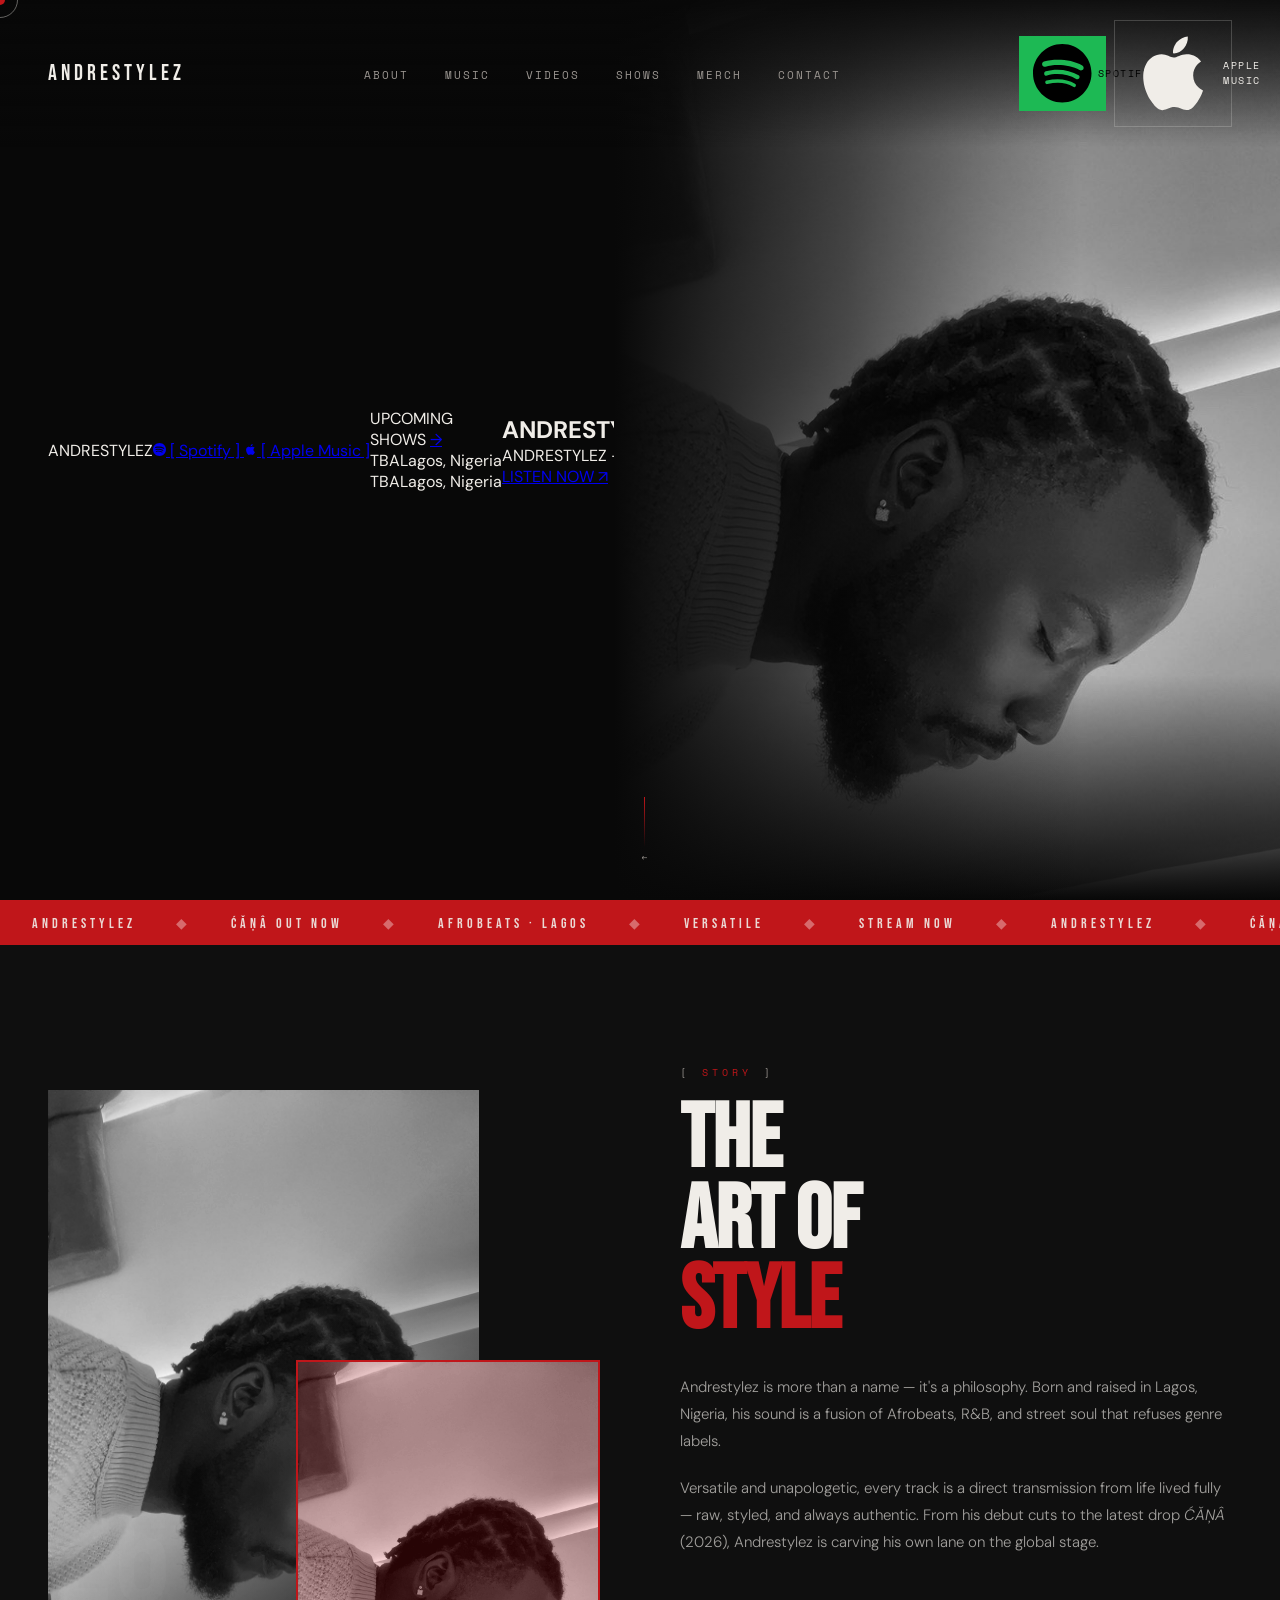
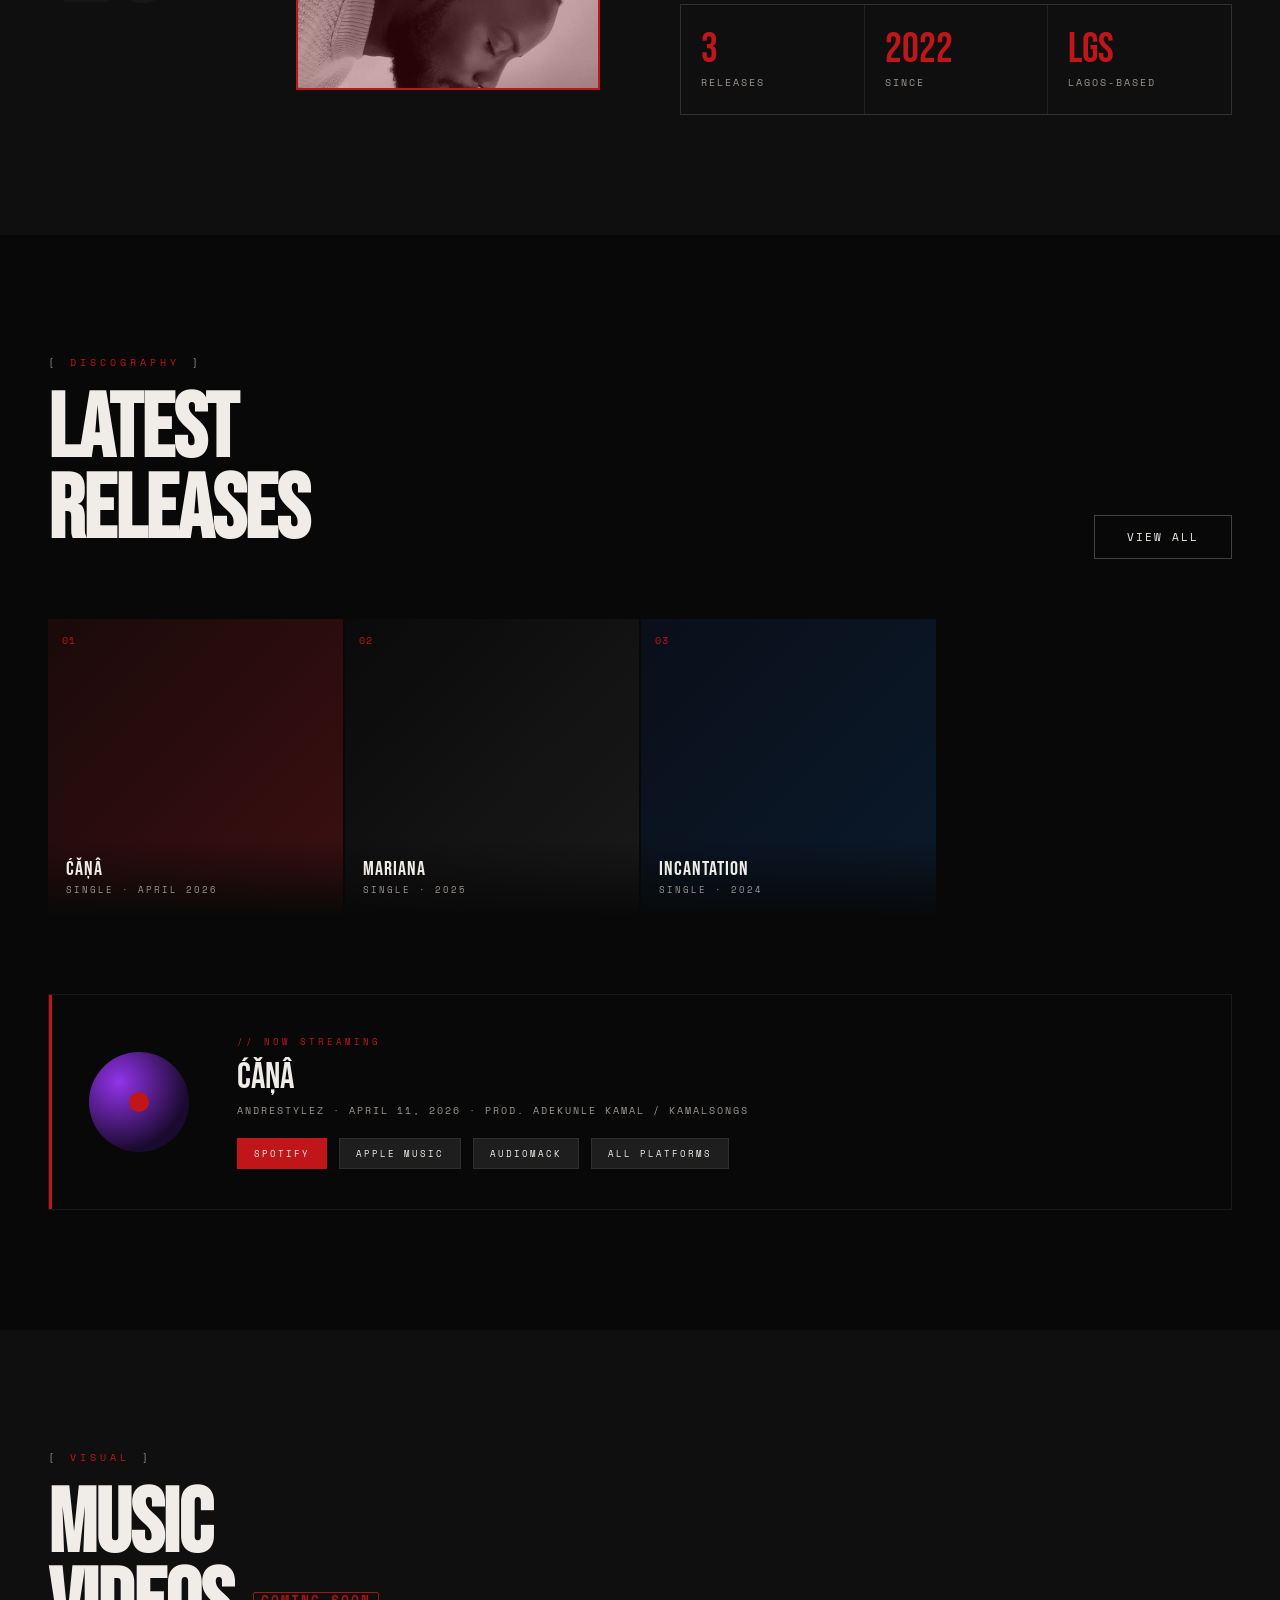
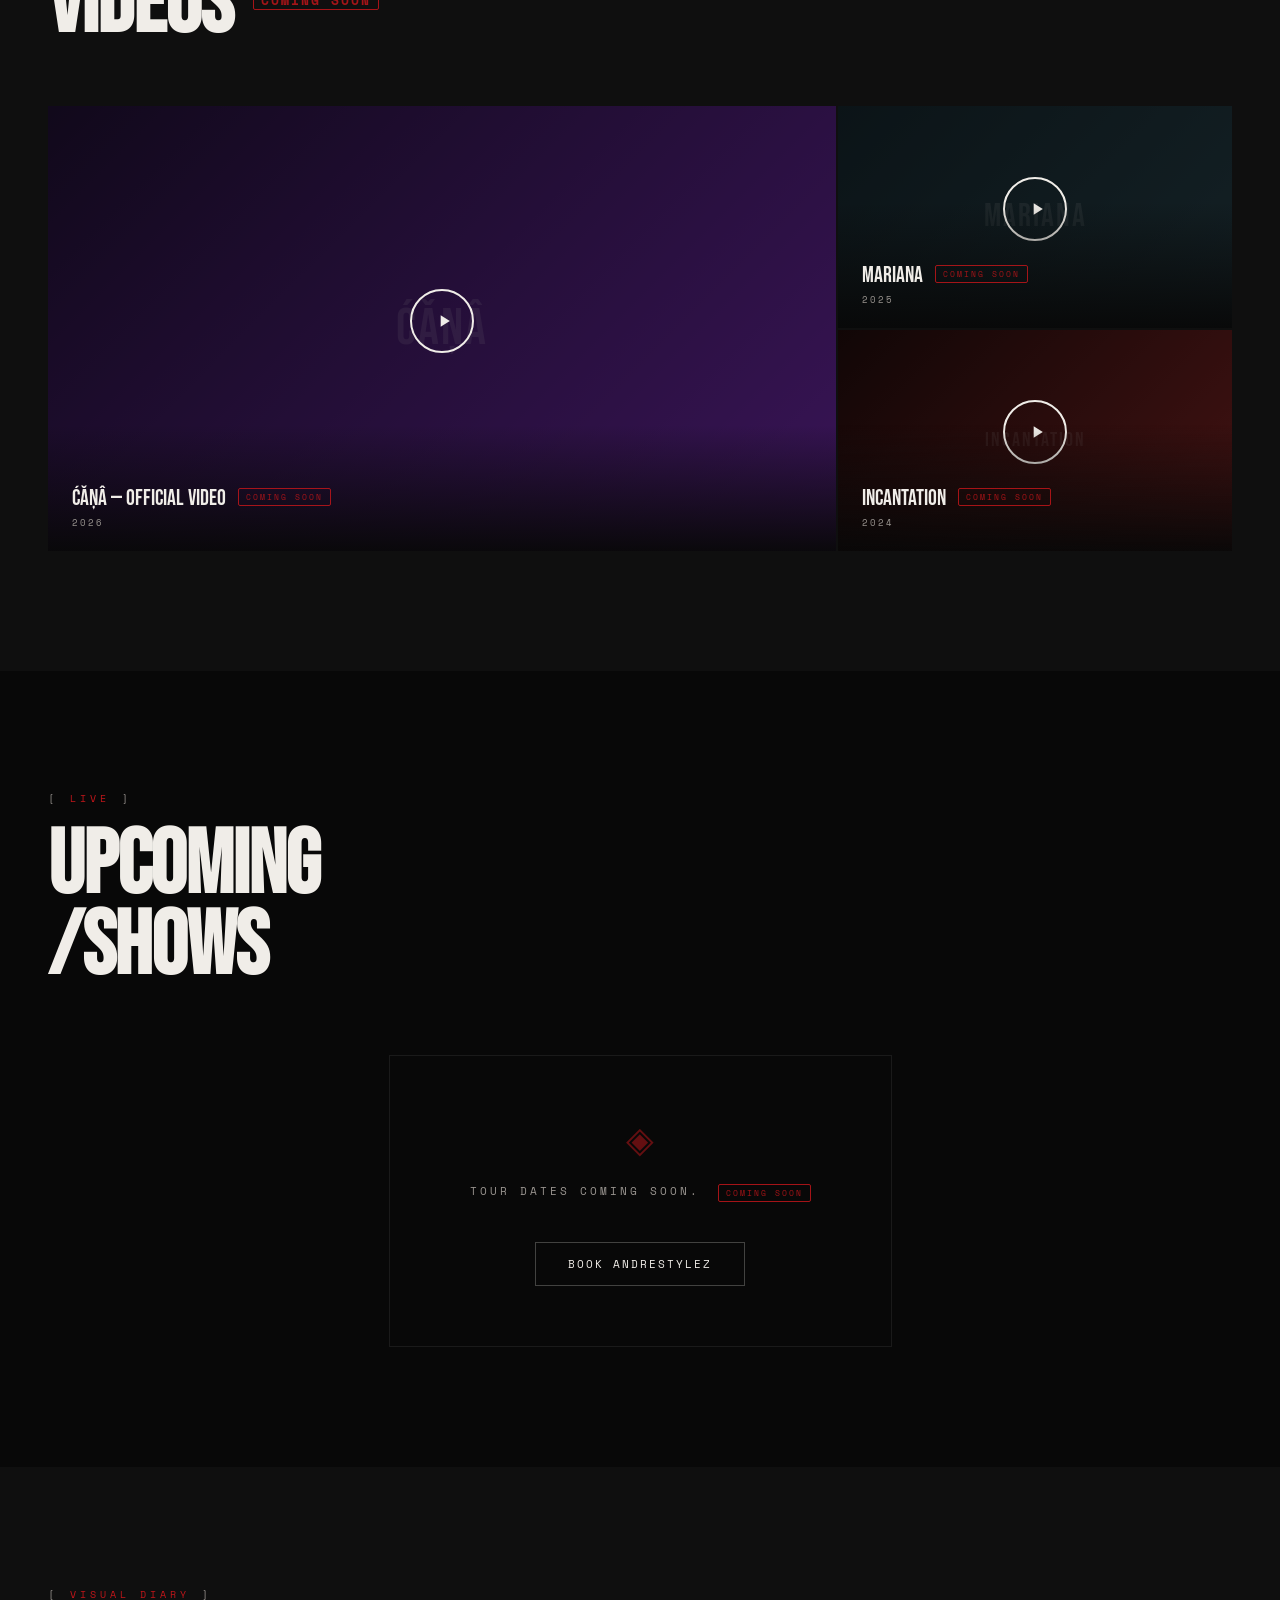
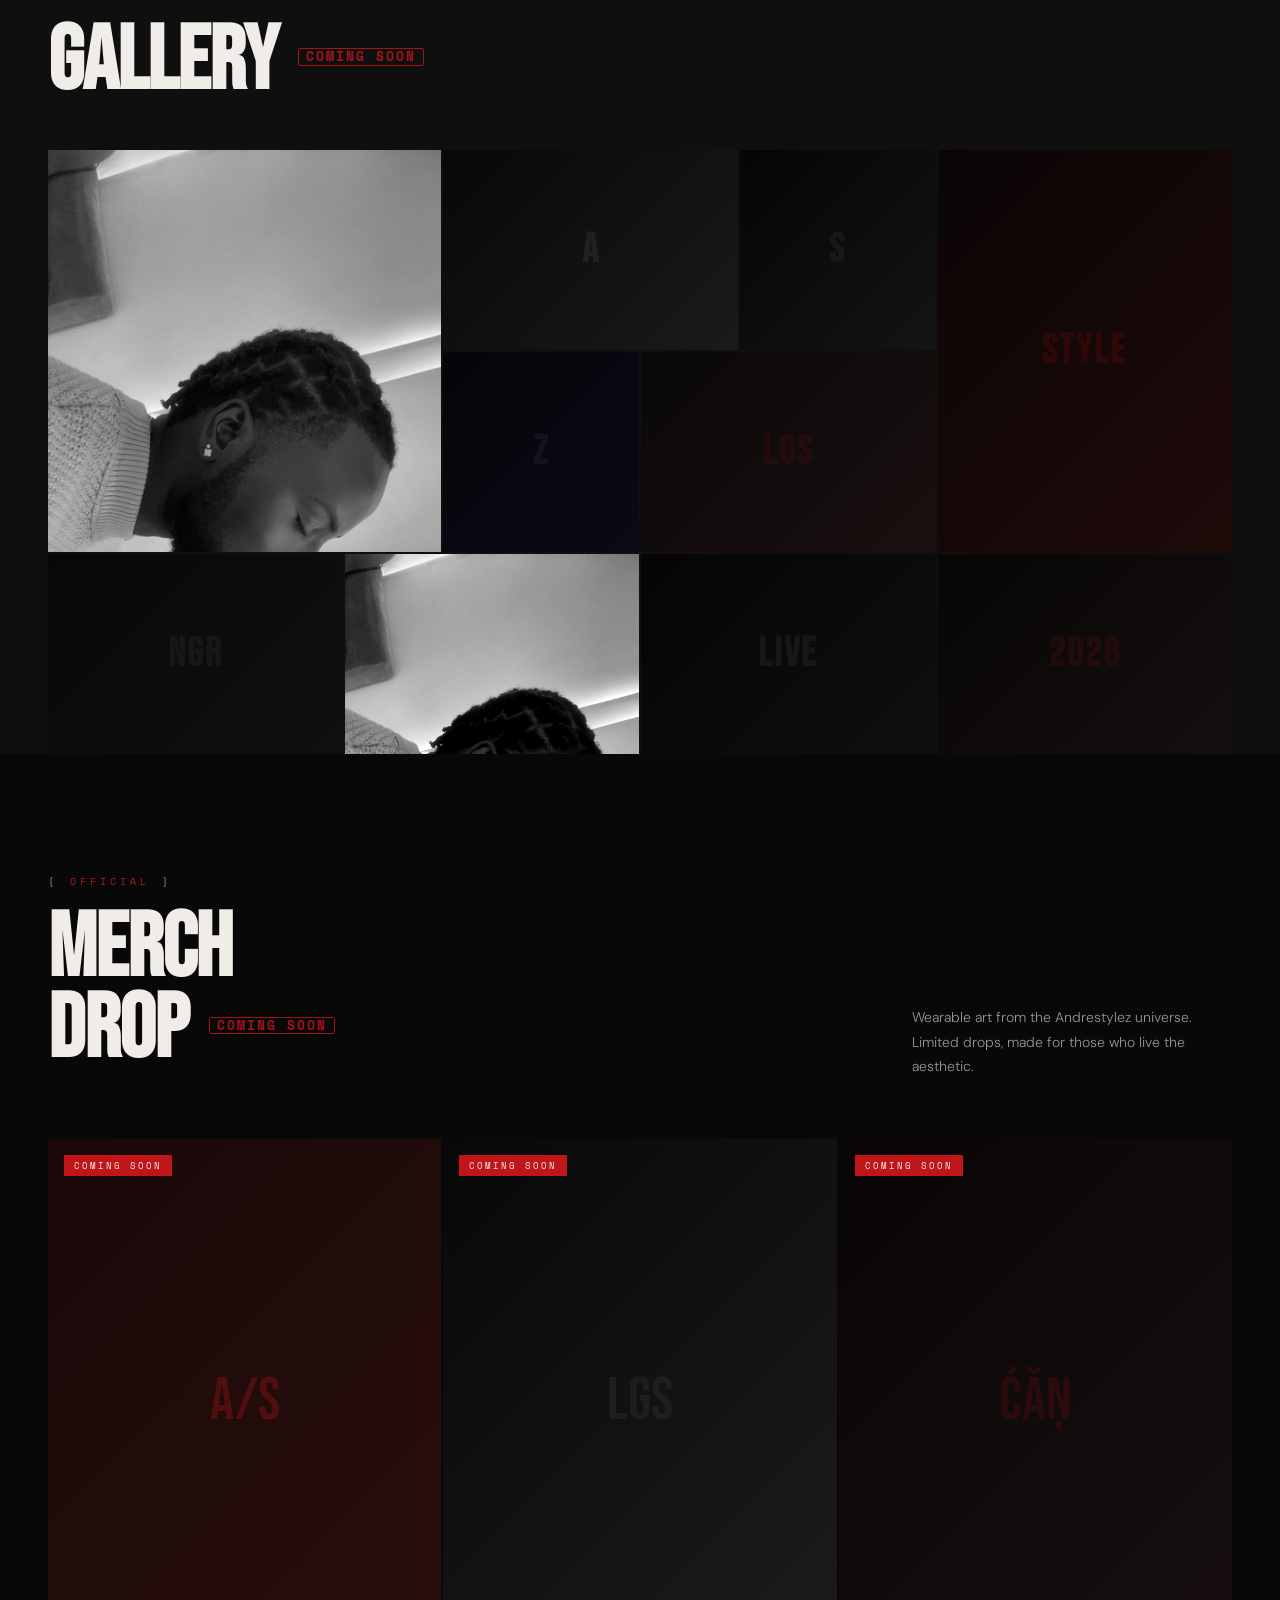
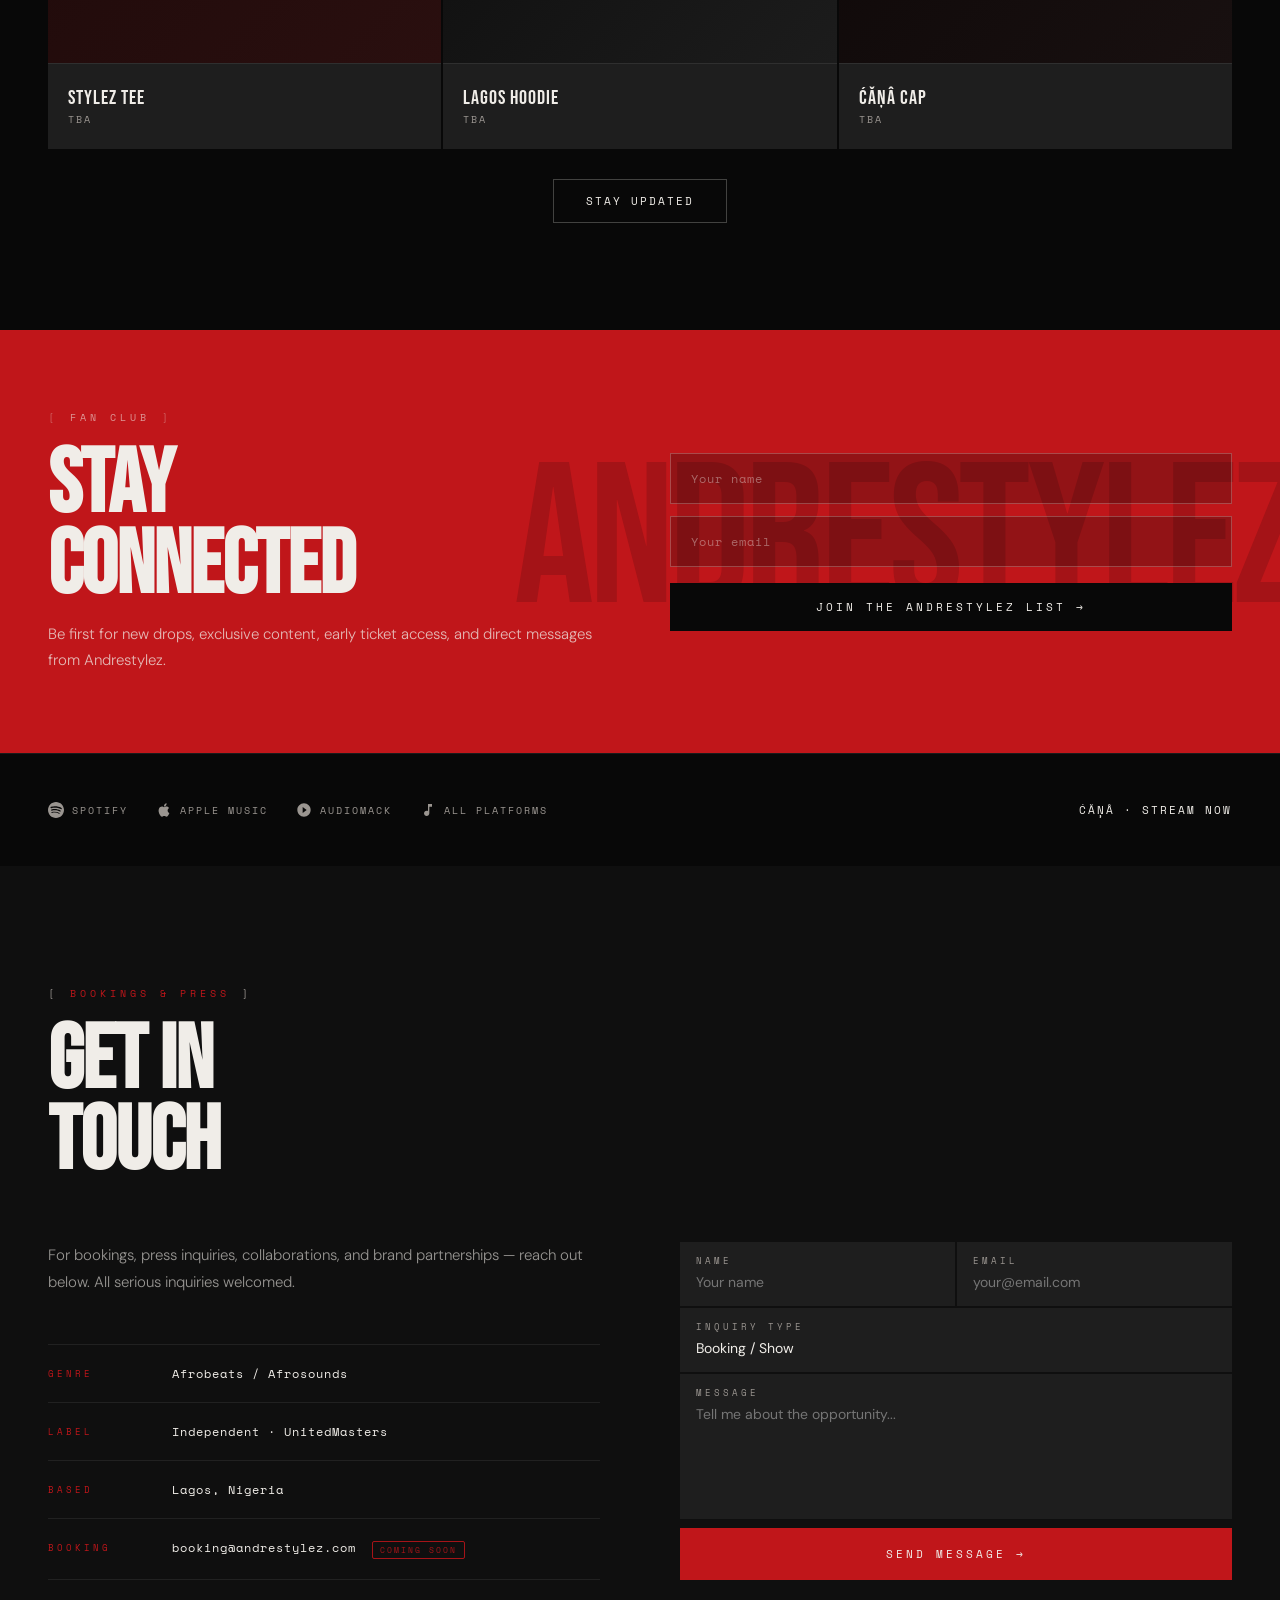
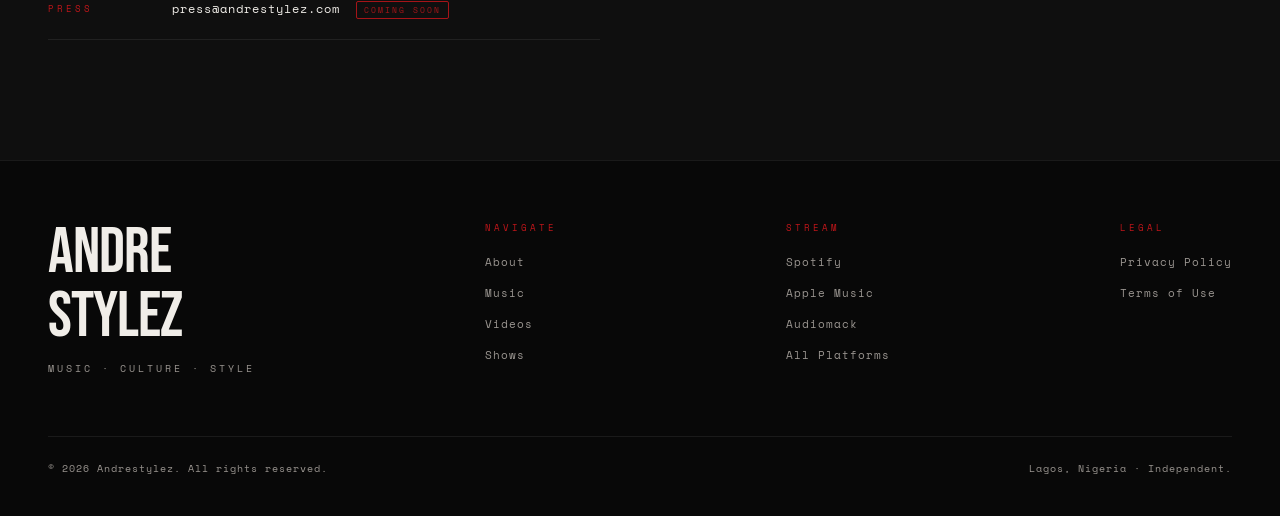
==== index.html @ 59af7a99 "Add files via upload" ====
<!DOCTYPE html>
<html lang="en">
<head>
<meta charset="UTF-8">
<meta name="viewport" content="width=device-width, initial-scale=1.0">
<title>ANDRESTYLEZ</title>
<link rel="preconnect" href="https://fonts.googleapis.com">
<link href="https://fonts.googleapis.com/css2?family=Bebas+Neue&family=DM+Sans:ital,wght@0,300;0,400;0,500;1,300&family=Space+Mono:wght@400;700&display=swap" rel="stylesheet">
<link rel="stylesheet" href="assets/css/style.css">
</head>
<body>

<!-- CURSOR -->
<div class="cursor" id="cursor"></div>
<div class="cursor-ring" id="cursorRing"></div>

<!-- NAV -->
<nav id="mainNav">
  <a href="#" class="nav-logo">ANDRESTYLEZ</a>
  <ul class="nav-links">
    <li><a href="#about">About</a></li>
    <li><a href="#music">Music</a></li>
    <li><a href="#videos">Videos</a></li>
    <li><a href="#shows">Shows</a></li>
    <li><a href="#merch">Merch</a></li>
    <li><a href="#contact">Contact</a></li>
  </ul>
  <div class="nav-stream-btns">
    <a href="https://open.spotify.com/track/2Qhw9dALw3G4tDysNQ5asZ?si=KiUqcF86RhSm_cYwI0UJSg" target="_blank" rel="noopener" class="nav-stream-btn nav-spotify">
      <svg viewBox="0 0 24 24" fill="currentColor"><path d="M12 0C5.4 0 0 5.4 0 12s5.4 12 12 12 12-5.4 12-12S18.66 0 12 0zm5.521 17.34c-.24.359-.66.48-1.021.24-2.82-1.74-6.36-2.101-10.561-1.141-.418.122-.779-.179-.899-.539-.12-.421.18-.78.54-.9 4.56-1.021 8.52-.6 11.64 1.32.42.18.479.659.301 1.02zm1.44-3.3c-.301.42-.841.6-1.262.3-3.239-1.98-8.159-2.58-11.939-1.38-.479.12-1.02-.12-1.14-.6-.12-.48.12-1.021.6-1.141C9.6 9.9 15 10.561 18.72 12.84c.361.181.54.78.241 1.2zm.12-3.36C15.24 8.4 8.82 8.16 5.16 9.301c-.6.179-1.2-.181-1.38-.721-.18-.601.18-1.2.72-1.381 4.26-1.26 11.28-1.02 15.721 1.621.539.3.719 1.02.419 1.56-.299.421-1.02.599-1.559.3z"/></svg>
      Spotify
    </a>
    <a href="https://music.apple.com/us/album/%C4%87%C7%8E%C5%86%C3%A2-single/1891542517" target="_blank" rel="noopener" class="nav-stream-btn nav-apple">
      <svg viewBox="0 0 24 24" fill="currentColor"><path d="M18.71 19.5c-.83 1.24-1.71 2.45-3.05 2.47-1.34.03-1.77-.79-3.29-.79-1.53 0-2 .77-3.27.82-1.31.05-2.3-1.32-3.14-2.53C4.25 17 2.94 12.45 4.7 9.39c.87-1.52 2.43-2.48 4.12-2.51 1.28-.02 2.5.87 3.29.87.78 0 2.26-1.07 3.8-.91.65.03 2.47.26 3.64 1.98-.09.06-2.17 1.28-2.15 3.81.03 3.02 2.65 4.03 2.68 4.04-.03.07-.42 1.44-1.38 2.83M13 3.5c.73-.83 1.94-1.46 2.94-1.5.13 1.17-.34 2.35-1.04 3.19-.69.85-1.83 1.51-2.95 1.42-.15-1.15.41-2.35 1.05-3.11z"/></svg>
      Apple Music
    </a>
  </div>
  <button class="hamburger" id="hamburger" aria-label="Menu">
    <span></span><span></span><span></span>
  </button>
</nav>

<!-- MOBILE MENU -->
<div class="mobile-menu" id="mobileMenu">
  <ul class="mobile-menu-links">
    <li><a href="#about" onclick="closeMobile()">About</a></li>
    <li><a href="#music" onclick="closeMobile()">Music</a></li>
    <li><a href="#videos" onclick="closeMobile()">Videos</a></li>
    <li><a href="#shows" onclick="closeMobile()">Shows</a></li>
    <li><a href="#merch" onclick="closeMobile()">Merch</a></li>
    <li><a href="#contact" onclick="closeMobile()">Book</a></li>
  </ul>
  <div class="mobile-menu-social">
    <a href="https://open.spotify.com/track/2Qhw9dALw3G4tDysNQ5asZ" target="_blank">Spotify</a>
    <a href="https://music.apple.com/us/album/%C4%87%C7%8E%C5%86%C3%A2-single/1891542517" target="_blank">Apple Music</a>
    <a href="https://audiomack.com/Andrestylez" target="_blank">Audiomack</a>
  </div>
</div>

<!-- HERO — Carpetman-style: name behind image, full-bleed photo, overlaid content -->
<section id="hero">

  <!-- Giant name behind everything -->
  <div class="hero-bg-name" aria-hidden="true">ANDRESTYLEZ</div>

  <!-- Full-bleed artist photo -->
  <div class="hero-img-panel">
    <img src="assets/images/IMG_0084.jpeg" alt="Andrestylez" class="hero-artist-img">
    <div class="hero-img-vignette"></div>
  </div>

  <!-- TOP-RIGHT: Streaming pills (desktop & mobile) -->
  <div class="hero-stream-pills">
    <a href="https://open.spotify.com/track/2Qhw9dALw3G4tDysNQ5asZ?si=KiUqcF86RhSm_cYwI0UJSg" target="_blank" rel="noopener" class="stream-pill pill-spotify">
      <svg viewBox="0 0 24 24" fill="currentColor" width="13" height="13"><path d="M12 0C5.4 0 0 5.4 0 12s5.4 12 12 12 12-5.4 12-12S18.66 0 12 0zm5.521 17.34c-.24.359-.66.48-1.021.24-2.82-1.74-6.36-2.101-10.561-1.141-.418.122-.779-.179-.899-.539-.12-.421.18-.78.54-.9 4.56-1.021 8.52-.6 11.64 1.32.42.18.479.659.301 1.02zm1.44-3.3c-.301.42-.841.6-1.262.3-3.239-1.98-8.159-2.58-11.939-1.38-.479.12-1.02-.12-1.14-.6-.12-.48.12-1.021.6-1.141C9.6 9.9 15 10.561 18.72 12.84c.361.181.54.78.241 1.2zm.12-3.36C15.24 8.4 8.82 8.16 5.16 9.301c-.6.179-1.2-.181-1.38-.721-.18-.601.18-1.2.72-1.381 4.26-1.26 11.28-1.02 15.721 1.621.539.3.719 1.02.419 1.56-.299.421-1.02.599-1.559.3z"/></svg>
      [ Spotify ]
    </a>
    <a href="https://music.apple.com/us/album/%C4%87%C7%8E%C5%86%C3%A2-single/1891542517" target="_blank" rel="noopener" class="stream-pill pill-apple">
      <svg viewBox="0 0 24 24" fill="currentColor" width="13" height="13"><path d="M18.71 19.5c-.83 1.24-1.71 2.45-3.05 2.47-1.34.03-1.77-.79-3.29-.79-1.53 0-2 .77-3.27.82-1.31.05-2.3-1.32-3.14-2.53C4.25 17 2.94 12.45 4.7 9.39c.87-1.52 2.43-2.48 4.12-2.51 1.28-.02 2.5.87 3.29.87.78 0 2.26-1.07 3.8-.91.65.03 2.47.26 3.64 1.98-.09.06-2.17 1.28-2.15 3.81.03 3.02 2.65 4.03 2.68 4.04-.03.07-.42 1.44-1.38 2.83M13 3.5c.73-.83 1.94-1.46 2.94-1.5.13 1.17-.34 2.35-1.04 3.19-.69.85-1.83 1.51-2.95 1.42-.15-1.15.41-2.35 1.05-3.11z"/></svg>
      [ Apple Music ]
    </a>
  </div>

  <!-- TOP-LEFT: Upcoming shows panel -->
  <div class="hero-shows-panel">
    <div class="hsp-header">
      <span class="hsp-title">UPCOMING<br>SHOWS</span>
      <a href="#shows" class="hsp-arrow">→</a>
    </div>
    <div class="hsp-list">
      <div class="hsp-row"><span class="hsp-date">TBA</span><span class="hsp-loc">Lagos, Nigeria</span></div>
      <div class="hsp-row"><span class="hsp-date">TBA</span><span class="hsp-loc">Lagos, Nigeria</span></div>
    </div>
  </div>

  <!-- BOTTOM: Name + tagline -->
  <div class="hero-bottom">
    <div class="hero-name-block">
      <h1 class="hero-name-main">ANDRESTYLEZ</h1>
      <p class="hero-tagline-bottom">ANDRESTYLEZ — MUSIC THAT HITS DIFFERENT. YOU WON'T HEAR THIS ON TV.</p>
    </div>
    <div class="hero-bottom-cta">
      <a href="https://open.spotify.com/track/2Qhw9dALw3G4tDysNQ5asZ?si=KiUqcF86RhSm_cYwI0UJSg" target="_blank" rel="noopener" class="hero-listen-btn">LISTEN NOW <span class="listen-arrow">↗</span></a>
    </div>
  </div>

  <!-- Scroll indicator -->
  <div class="hero-scroll">
    <div class="scroll-line"></div>
    <span>↓</span>
  </div>
</section>

<!-- MARQUEE -->
<div class="marquee-bar">
  <div class="marquee-track">
    <span>ANDRESTYLEZ</span><span class="dot">◆</span>
    <span>ĆǍŅÂ OUT NOW</span><span class="dot">◆</span>
    <span>AFROBEATS · LAGOS</span><span class="dot">◆</span>
    <span>VERSATILE</span><span class="dot">◆</span>
    <span>STREAM NOW</span><span class="dot">◆</span>
    <span>ANDRESTYLEZ</span><span class="dot">◆</span>
    <span>ĆǍŅÂ OUT NOW</span><span class="dot">◆</span>
    <span>AFROBEATS · LAGOS</span><span class="dot">◆</span>
    <span>VERSATILE</span><span class="dot">◆</span>
    <span>STREAM NOW</span><span class="dot">◆</span>
  </div>
</div>

<!-- ABOUT -->
<section id="about">
  <div class="about-grid max-w">
    <div class="about-visual reveal-left">
      <div class="about-img-main">
        <img src="assets/images/IMG_0084.jpeg" alt="Andrestylez" style="width:100%;height:100%;object-fit:cover;object-position:top center;filter:contrast(1.05);">
      </div>
      <div class="about-img-accent">
        <img src="assets/images/IMG_0084.jpeg" alt="Andrestylez" style="width:100%;height:100%;object-fit:cover;object-position:top center;filter:grayscale(60%) contrast(1.2);">
      </div>
      <div class="about-year">26</div>
    </div>
    <div class="about-text reveal-right">
      <div class="section-label">Story</div>
      <h2 class="section-title">THE<br>ART OF<br><span>STYLE</span></h2>
      <p class="about-body">Andrestylez is more than a name — it's a philosophy. Born and raised in Lagos, Nigeria, his sound is a fusion of Afrobeats, R&amp;B, and street soul that refuses genre labels.</p>
      <p class="about-body">Versatile and unapologetic, every track is a direct transmission from life lived fully — raw, styled, and always authentic. From his debut cuts to the latest drop <em>ĆǍŅÂ</em> (2026), Andrestylez is carving his own lane on the global stage.</p>
      <div class="about-stats">
        <div class="stat">
          <div class="stat-num">3</div>
          <div class="stat-label">Releases</div>
        </div>
        <div class="stat">
          <div class="stat-num">2022</div>
          <div class="stat-label">Since</div>
        </div>
        <div class="stat">
          <div class="stat-num">LGS</div>
          <div class="stat-label">Lagos-Based</div>
        </div>
      </div>
    </div>
  </div>
</section>

<!-- MUSIC -->
<section id="music">
  <div class="max-w">
    <div class="music-header">
      <div>
        <div class="section-label reveal">Discography</div>
        <h2 class="section-title reveal">LATEST<br>RELEASES</h2>
      </div>
      <a href="https://audiomack.com/Andrestylez/songs" target="_blank" class="btn-ghost reveal">View All</a>
    </div>

    <div class="music-grid">
      <div class="track-card tc1 reveal">
        <div class="track-art">
          <div class="track-art-inner" style="background: linear-gradient(135deg, #1a0a2e 0%, #6b21a8 100%); display:flex;align-items:center;justify-content:center;font-family:var(--font-display);font-size:26px;color:rgba(226,192,255,0.8);">ĆǍŅÂ</div>
        </div>
        <div class="track-num">01</div>
        <div class="track-overlay">
          <a href="https://open.spotify.com/track/2Qhw9dALw3G4tDysNQ5asZ" target="_blank" class="play-btn"><svg viewBox="0 0 24 24"><path d="M8 5v14l11-7z"/></svg></a>
        </div>
        <div class="track-info">
          <div class="track-name">ĆǍŅÂ</div>
          <div class="track-meta">Single · April 2026</div>
        </div>
      </div>
      <div class="track-card tc2 reveal" style="transition-delay:.1s">
        <div class="track-art">
          <div class="track-art-inner" style="background: linear-gradient(135deg, #0f2027 0%, #203a43 50%, #2c5364 100%); display:flex;align-items:center;justify-content:center;font-family:var(--font-display);font-size:22px;color:rgba(125,211,252,0.8);">MARIANA</div>
        </div>
        <div class="track-num">02</div>
        <div class="track-overlay">
          <a href="https://music.apple.com/us/album/mariana-single/1823981062" target="_blank" class="play-btn"><svg viewBox="0 0 24 24"><path d="M8 5v14l11-7z"/></svg></a>
        </div>
        <div class="track-info">
          <div class="track-name">MARIANA</div>
          <div class="track-meta">Single · 2025</div>
        </div>
      </div>
      <div class="track-card tc3 reveal" style="transition-delay:.2s">
        <div class="track-art">
          <div class="track-art-inner" style="background: linear-gradient(135deg, #1a0505 0%, #7f1d1d 100%); display:flex;align-items:center;justify-content:center;font-family:var(--font-display);font-size:16px;color:rgba(252,165,165,0.8);text-align:center;letter-spacing:1px;">INCAN<br>TATION</div>
        </div>
        <div class="track-num">03</div>
        <div class="track-overlay">
          <a href="https://music.apple.com/us/album/incantation-single/1779854271" target="_blank" class="play-btn"><svg viewBox="0 0 24 24"><path d="M8 5v14l11-7z"/></svg></a>
        </div>
        <div class="track-info">
          <div class="track-name">INCANTATION</div>
          <div class="track-meta">Single · 2024</div>
        </div>
      </div>
    </div>

    <div class="featured-track reveal">
      <div class="featured-vinyl" id="vinyl" style="background: radial-gradient(circle at 30% 30%, #9333ea, #1a0a2e 70%);"></div>
      <div class="featured-info">
        <div class="featured-label">// Now Streaming</div>
        <div class="featured-title">ĆǍŅÂ</div>
        <div class="featured-sub">Andrestylez · April 11, 2026 · Prod. Adekunle Kamal / Kamalsongs</div>
        <div class="featured-actions">
          <a href="https://open.spotify.com/track/2Qhw9dALw3G4tDysNQ5asZ?si=KiUqcF86RhSm_cYwI0UJSg" target="_blank" class="stream-btn active">Spotify</a>
          <a href="https://music.apple.com/us/album/%C4%87%C7%8E%C5%86%C3%A2-single/1891542517" target="_blank" class="stream-btn">Apple Music</a>
          <a href="https://audiomack.com/Andrestylez/song/cana" target="_blank" class="stream-btn">Audiomack</a>
          <a href="https://unitedmasters.com/m/-2485" target="_blank" class="stream-btn">All Platforms</a>
        </div>
      </div>
    </div>
  </div>
</section>

<!-- VIDEOS -->
<section id="videos">
  <div class="max-w">
    <div class="section-label reveal">Visual</div>
    <h2 class="section-title reveal">MUSIC<br>VIDEOS <span class="coming-soon-tag" style="font-size:13px;vertical-align:middle;">Coming Soon</span></h2>
    <div class="video-grid">
      <div class="video-card reveal">
        <div class="video-thumb vid1" style="background:linear-gradient(135deg,#1a0a2e 0%,#6b21a8 100%);display:flex;align-items:center;justify-content:center;font-family:var(--font-display);font-size:52px;color:rgba(255,255,255,0.12);">ĆǍŅÂ</div>
        <div class="video-overlay">
          <div class="video-play"><svg viewBox="0 0 24 24"><path d="M8 5v14l11-7z"/></svg></div>
        </div>
        <div class="video-caption">
          <div class="video-title">ĆǍŅÂ — Official Video <span class="coming-soon-tag">Coming Soon</span></div>
          <div class="video-sub">2026</div>
        </div>
      </div>
      <div class="video-side">
        <div class="video-card reveal" style="transition-delay:.15s">
          <div class="video-thumb vid2" style="background:linear-gradient(135deg,#0f2027 0%,#203a43 100%);display:flex;align-items:center;justify-content:center;font-family:var(--font-display);font-size:32px;color:rgba(255,255,255,0.12);">MARIANA</div>
          <div class="video-overlay">
            <div class="video-play"><svg viewBox="0 0 24 24"><path d="M8 5v14l11-7z"/></svg></div>
          </div>
          <div class="video-caption">
            <div class="video-title">MARIANA <span class="coming-soon-tag">Coming Soon</span></div>
            <div class="video-sub">2025</div>
          </div>
        </div>
        <div class="video-card reveal" style="transition-delay:.3s">
          <div class="video-thumb vid3" style="background:linear-gradient(135deg,#1a0505 0%,#7f1d1d 100%);display:flex;align-items:center;justify-content:center;font-family:var(--font-display);font-size:20px;color:rgba(255,255,255,0.12);">INCANTATION</div>
          <div class="video-overlay">
            <div class="video-play"><svg viewBox="0 0 24 24"><path d="M8 5v14l11-7z"/></svg></div>
          </div>
          <div class="video-caption">
            <div class="video-title">INCANTATION <span class="coming-soon-tag">Coming Soon</span></div>
            <div class="video-sub">2024</div>
          </div>
        </div>
      </div>
    </div>
  </div>
</section>

<!-- SHOWS -->
<section id="shows">
  <div class="max-w">
    <div class="shows-header">
      <div>
        <div class="section-label reveal">Live</div>
        <h2 class="section-title reveal">UPCOMING<br>/SHOWS</h2>
      </div>
    </div>
    <div class="shows-coming-placeholder reveal">
      <div class="scp-inner">
        <div class="scp-icon">◈</div>
        <div class="scp-text">Tour dates coming soon. <span class="coming-soon-tag">Coming Soon</span></div>
        <a href="#contact" class="btn-ghost" style="margin-top:28px;display:inline-block;">Book Andrestylez</a>
      </div>
    </div>
  </div>
</section>

<!-- GALLERY -->
<section id="gallery">
  <div class="max-w">
    <div class="section-label reveal">Visual Diary</div>
    <h2 class="section-title reveal">GALLERY <span class="coming-soon-tag" style="font-size:13px;vertical-align:middle;">Coming Soon</span></h2>
  </div>
  <div class="gallery-grid" style="margin-top:48px;">
    <div class="gal-item gi1">
      <img class="artist-photo-gallery" src="assets/images/IMG_0084.jpeg" alt="Andrestylez" style="width:100%;height:100%;object-fit:cover;object-position:top center;filter:contrast(1.1);">
    </div>
    <div class="gal-item gi2"><div class="gal-placeholder gp2">A</div></div>
    <div class="gal-item gi3"><div class="gal-placeholder gp3">S</div></div>
    <div class="gal-item gi4"><div class="gal-placeholder gp4">STYLE</div></div>
    <div class="gal-item gi5"><div class="gal-placeholder gp5">Z</div></div>
    <div class="gal-item gi6"><div class="gal-placeholder gp6">LGS</div></div>
    <div class="gal-item gi7"><div class="gal-placeholder gp7">NGR</div></div>
    <div class="gal-item gi8">
      <img src="assets/images/IMG_0084.jpeg" alt="Andrestylez" style="width:100%;height:100%;object-fit:cover;object-position:top center;filter:grayscale(80%) contrast(1.3);">
    </div>
    <div class="gal-item gi9"><div class="gal-placeholder gp9">LIVE</div></div>
    <div class="gal-item gi10"><div class="gal-placeholder gp10">2026</div></div>
  </div>
</section>

<!-- MERCH -->
<section id="merch">
  <div class="max-w">
    <div class="merch-intro">
      <div class="merch-intro-left">
        <div class="section-label reveal">Official</div>
        <h2 class="section-title reveal">MERCH<br>DROP <span class="coming-soon-tag" style="font-size:13px;vertical-align:middle;">Coming Soon</span></h2>
      </div>
      <p class="merch-intro-right reveal">Wearable art from the Andrestylez universe. Limited drops, made for those who live the aesthetic.</p>
    </div>
    <div class="merch-grid">
      <div class="merch-card reveal">
        <div class="merch-img">
          <div class="merch-img-inner mi1">A/S</div>
          <div class="merch-label-overlay">Coming Soon</div>
        </div>
        <div class="merch-details">
          <div><div class="merch-name">STYLEZ TEE</div><div class="merch-price">TBA</div></div>
        </div>
      </div>
      <div class="merch-card reveal" style="transition-delay:.15s">
        <div class="merch-img">
          <div class="merch-img-inner mi2">LGS</div>
          <div class="merch-label-overlay">Coming Soon</div>
        </div>
        <div class="merch-details">
          <div><div class="merch-name">LAGOS HOODIE</div><div class="merch-price">TBA</div></div>
        </div>
      </div>
      <div class="merch-card reveal" style="transition-delay:.3s">
        <div class="merch-img">
          <div class="merch-img-inner mi3">ĆǍŅ</div>
          <div class="merch-label-overlay">Coming Soon</div>
        </div>
        <div class="merch-details">
          <div><div class="merch-name">ĆǍŅÂ CAP</div><div class="merch-price">TBA</div></div>
        </div>
      </div>
    </div>
    <div style="text-align:center;margin-top:40px;">
      <a href="#contact" class="btn-ghost reveal">Stay Updated</a>
    </div>
  </div>
</section>

<!-- NEWSLETTER -->
<section id="newsletter">
  <div class="newsletter-inner">
    <div class="newsletter-text">
      <div class="section-label">Fan Club</div>
      <h2 class="section-title">STAY<br>CONNECTED</h2>
      <p>Be first for new drops, exclusive content, early ticket access, and direct messages from Andrestylez.</p>
    </div>
    <div class="newsletter-form">
      <input type="text" placeholder="Your name">
      <input type="email" placeholder="Your email">
      <button type="button">Join the Andrestylez List →</button>
    </div>
  </div>
</section>

<!-- SOCIALS STRIP -->
<div class="socials-strip">
  <div class="social-links">
    <a href="https://open.spotify.com/track/2Qhw9dALw3G4tDysNQ5asZ" target="_blank" class="social-link">
      <svg viewBox="0 0 24 24" fill="currentColor"><path d="M12 0C5.4 0 0 5.4 0 12s5.4 12 12 12 12-5.4 12-12S18.66 0 12 0zm5.521 17.34c-.24.359-.66.48-1.021.24-2.82-1.74-6.36-2.101-10.561-1.141-.418.122-.779-.179-.899-.539-.12-.421.18-.78.54-.9 4.56-1.021 8.52-.6 11.64 1.32.42.18.479.659.301 1.02zm1.44-3.3c-.301.42-.841.6-1.262.3-3.239-1.98-8.159-2.58-11.939-1.38-.479.12-1.02-.12-1.14-.6-.12-.48.12-1.021.6-1.141C9.6 9.9 15 10.561 18.72 12.84c.361.181.54.78.241 1.2zm.12-3.36C15.24 8.4 8.82 8.16 5.16 9.301c-.6.179-1.2-.181-1.38-.721-.18-.601.18-1.2.72-1.381 4.26-1.26 11.28-1.02 15.721 1.621.539.3.719 1.02.419 1.56-.299.421-1.02.599-1.559.3z"/></svg>
      Spotify
    </a>
    <a href="https://music.apple.com/us/artist/andrestylez/1655155158" target="_blank" class="social-link">
      <svg viewBox="0 0 24 24" fill="currentColor"><path d="M18.71 19.5c-.83 1.24-1.71 2.45-3.05 2.47-1.34.03-1.77-.79-3.29-.79-1.53 0-2 .77-3.27.82-1.31.05-2.3-1.32-3.14-2.53C4.25 17 2.94 12.45 4.7 9.39c.87-1.52 2.43-2.48 4.12-2.51 1.28-.02 2.5.87 3.29.87.78 0 2.26-1.07 3.8-.91.65.03 2.47.26 3.64 1.98-.09.06-2.17 1.28-2.15 3.81.03 3.02 2.65 4.03 2.68 4.04-.03.07-.42 1.44-1.38 2.83M13 3.5c.73-.83 1.94-1.46 2.94-1.5.13 1.17-.34 2.35-1.04 3.19-.69.85-1.83 1.51-2.95 1.42-.15-1.15.41-2.35 1.05-3.11z"/></svg>
      Apple Music
    </a>
    <a href="https://audiomack.com/Andrestylez" target="_blank" class="social-link">
      <svg viewBox="0 0 24 24" fill="currentColor"><path d="M12 2C6.48 2 2 6.48 2 12s4.48 10 10 10 10-4.48 10-10S17.52 2 12 2zm-2 14.5v-9l6 4.5-6 4.5z"/></svg>
      Audiomack
    </a>
    <a href="https://unitedmasters.com/m/-2485" target="_blank" class="social-link">
      <svg viewBox="0 0 24 24" fill="currentColor"><path d="M12 3v10.55c-.59-.34-1.27-.55-2-.55-2.21 0-4 1.79-4 4s1.79 4 4 4 4-1.79 4-4V7h4V3h-6z"/></svg>
      All Platforms
    </a>
  </div>
  <div class="social-count">
    <span style="color:var(--white);font-family:var(--font-mono);font-size:11px;letter-spacing:2px;">ĆǍŅÂ · STREAM NOW</span>
  </div>
</div>

<!-- CONTACT -->
<section id="contact">
  <div class="max-w">
    <div class="section-label reveal">Bookings &amp; Press</div>
    <h2 class="section-title reveal">GET IN<br>TOUCH</h2>
    <div class="contact-grid">
      <div class="contact-info reveal-left">
        <p>For bookings, press inquiries, collaborations, and brand partnerships — reach out below. All serious inquiries welcomed.</p>
        <div class="contact-items">
          <div class="contact-item">
            <div class="ci-label">Genre</div>
            <div class="ci-val">Afrobeats / Afrosounds</div>
          </div>
          <div class="contact-item">
            <div class="ci-label">Label</div>
            <div class="ci-val">Independent · UnitedMasters</div>
          </div>
          <div class="contact-item">
            <div class="ci-label">Based</div>
            <div class="ci-val">Lagos, Nigeria</div>
          </div>
          <div class="contact-item">
            <div class="ci-label">Booking</div>
            <div class="ci-val">booking@andrestylez.com <span class="coming-soon-tag">Coming Soon</span></div>
          </div>
          <div class="contact-item">
            <div class="ci-label">Press</div>
            <div class="ci-val">press@andrestylez.com <span class="coming-soon-tag">Coming Soon</span></div>
          </div>
        </div>
      </div>
      <div class="contact-form reveal-right">
        <div class="form-row">
          <div class="form-field">
            <label>Name</label>
            <input type="text" placeholder="Your name">
          </div>
          <div class="form-field">
            <label>Email</label>
            <input type="email" placeholder="your@email.com">
          </div>
        </div>
        <div class="form-field">
          <label>Inquiry Type</label>
          <select>
            <option>Booking / Show</option>
            <option>Press / Media</option>
            <option>Collaboration</option>
            <option>Brand Partnership</option>
            <option>Other</option>
          </select>
        </div>
        <div class="form-field">
          <label>Message</label>
          <textarea placeholder="Tell me about the opportunity..."></textarea>
        </div>
        <button class="form-submit" type="button">Send Message →</button>
      </div>
    </div>
  </div>
</section>

<!-- FOOTER -->
<footer>
  <div class="footer-inner">
    <div class="footer-top">
      <div class="footer-brand">
        <div class="footer-logo">ANDRE<br>STYLEZ</div>
        <div class="footer-tagline">Music · Culture · Style</div>
      </div>
      <div class="footer-nav-group">
        <div class="footer-nav-title">Navigate</div>
        <ul class="footer-nav-links">
          <li><a href="#about">About</a></li>
          <li><a href="#music">Music</a></li>
          <li><a href="#videos">Videos</a></li>
          <li><a href="#shows">Shows</a></li>
        </ul>
      </div>
      <div class="footer-nav-group">
        <div class="footer-nav-title">Stream</div>
        <ul class="footer-nav-links">
          <li><a href="https://open.spotify.com/track/2Qhw9dALw3G4tDysNQ5asZ" target="_blank">Spotify</a></li>
          <li><a href="https://music.apple.com/us/artist/andrestylez/1655155158" target="_blank">Apple Music</a></li>
          <li><a href="https://audiomack.com/Andrestylez" target="_blank">Audiomack</a></li>
          <li><a href="https://unitedmasters.com/m/-2485" target="_blank">All Platforms</a></li>
        </ul>
      </div>
      <div class="footer-nav-group">
        <div class="footer-nav-title">Legal</div>
        <ul class="footer-nav-links">
          <li><a href="#">Privacy Policy</a></li>
          <li><a href="#">Terms of Use</a></li>
        </ul>
      </div>
    </div>
    <div class="footer-bottom">
      <span class="footer-copy">© 2026 Andrestylez. All rights reserved.</span>
      <span class="footer-copy">Lagos, Nigeria · Independent.</span>
    </div>
  </div>
</footer>

<script src="assets/js/main.js"></script>
</body>
</html>
---- assets/css/style.css ----
:root {
    --black: #080808;
    --deep: #0f0f0f;
    --red: #c0161a;
    --red-dim: #8b1012;
    --white: #f0ede8;
    --grey: #9a9590;
    --mid: #1e1e1e;
    --border: rgba(240,237,232,0.08);
    --font-display: 'Bebas Neue', sans-serif;
    --font-body: 'DM Sans', sans-serif;
    --font-mono: 'Space Mono', monospace;
  }

  *, *::before, *::after { box-sizing: border-box; margin: 0; padding: 0; }

  html { scroll-behavior: smooth; }

  body {
    background: var(--black);
    color: var(--white);
    font-family: var(--font-body);
    overflow-x: hidden;
    cursor: none;
  }

  /* CUSTOM CURSOR */
  .cursor {
    position: fixed;
    width: 10px; height: 10px;
    background: var(--red);
    border-radius: 50%;
    pointer-events: none;
    z-index: 9999;
    transform: translate(-50%,-50%);
    transition: width .2s, height .2s, background .2s;
  }
  .cursor-ring {
    position: fixed;
    width: 36px; height: 36px;
    border: 1px solid rgba(240,237,232,0.4);
    border-radius: 50%;
    pointer-events: none;
    z-index: 9998;
    transform: translate(-50%,-50%);
    transition: all .12s ease;
  }
  body:hover .cursor { opacity: 1; }

  /* ─── NAVBAR ─── */
  nav {
    position: fixed; top: 0; left: 0; right: 0;
    z-index: 1000;
    display: flex; align-items: center; justify-content: space-between;
    padding: 20px 48px;
    mix-blend-mode: normal;
  }
  nav::before {
    content: '';
    position: absolute; inset: 0;
    background: linear-gradient(180deg, rgba(8,8,8,0.9) 0%, transparent 100%);
    pointer-events: none;
  }
  .nav-logo {
    font-family: var(--font-display);
    font-size: 22px;
    letter-spacing: 4px;
    color: var(--white);
    text-decoration: none;
    position: relative;
  }
  .nav-links {
    display: flex; gap: 36px; list-style: none;
    position: relative;
  }
  .nav-links a {
    font-family: var(--font-mono);
    font-size: 11px;
    letter-spacing: 2px;
    color: var(--grey);
    text-decoration: none;
    text-transform: uppercase;
    transition: color .2s;
  }
  .nav-links a:hover { color: var(--white); }
  .nav-cta {
    font-family: var(--font-mono);
    font-size: 11px;
    letter-spacing: 2px;
    color: var(--white);
    background: var(--red);
    border: none;
    padding: 10px 22px;
    text-transform: uppercase;
    cursor: none;
    text-decoration: none;
    position: relative;
    transition: background .2s;
  }
  .nav-cta:hover { background: var(--red-dim); }
  .hamburger { display: none; flex-direction: column; gap: 5px; cursor: none; background: none; border: none; padding: 4px; }
  .hamburger span { width: 24px; height: 1px; background: var(--white); display: block; transition: all .3s; }

  /* ─── HERO ─── */
  #hero {
    position: relative;
    height: 100vh; min-height: 700px;
    display: flex; align-items: flex-end;
    overflow: hidden;
    background: var(--black);
  }
  .hero-bg {
    position: absolute; inset: 0;
    display: flex; align-items: center; justify-content: flex-end;
  }
  .hero-img-wrap {
    position: absolute;
    right: 0; bottom: 0;
    width: 55%; height: 95%;
    overflow: hidden;
  }
  .hero-img-wrap img {
    width: 100%; height: 100%;
    object-fit: cover;
    object-position: top center;
    filter: grayscale(20%) contrast(1.1);
    transform: scale(1.05);
    animation: heroZoom 12s ease-in-out infinite alternate;
  }
  @keyframes heroZoom { from { transform: scale(1.05); } to { transform: scale(1.12); } }
  .hero-img-wrap::after {
    content: '';
    position: absolute; inset: 0;
    background: linear-gradient(90deg, var(--black) 0%, transparent 40%, transparent 70%, rgba(8,8,8,0.5) 100%),
                linear-gradient(0deg, var(--black) 0%, transparent 30%);
  }

  /* red accent stripe */
  .hero-stripe {
    position: absolute;
    left: 0; top: 0; bottom: 0;
    width: 4px;
    background: var(--red);
  }

  .hero-content {
    position: relative; z-index: 2;
    padding: 0 48px 80px;
    max-width: 680px;
  }
  .hero-tag {
    font-family: var(--font-mono);
    font-size: 11px;
    letter-spacing: 4px;
    color: var(--red);
    text-transform: uppercase;
    margin-bottom: 16px;
    display: flex; align-items: center; gap: 12px;
  }
  .hero-tag::before { content: '//'; color: var(--grey); }
  .hero-title {
    font-family: var(--font-display);
    font-size: clamp(88px, 12vw, 160px);
    line-height: 0.88;
    letter-spacing: -2px;
    color: var(--white);
    margin-bottom: 8px;
  }
  .hero-title span { color: var(--red); }
  .hero-subtitle {
    font-family: var(--font-mono);
    font-size: 11px;
    letter-spacing: 3px;
    color: var(--grey);
    text-transform: uppercase;
    margin-bottom: 36px;
    margin-left: 4px;
  }
  .hero-desc {
    font-size: 15px;
    line-height: 1.65;
    color: rgba(240,237,232,0.6);
    max-width: 380px;
    margin-bottom: 44px;
    font-weight: 300;
  }
  .hero-actions { display: flex; gap: 16px; align-items: center; flex-wrap: wrap; }
  .btn-primary {
    font-family: var(--font-mono);
    font-size: 11px;
    letter-spacing: 2px;
    text-transform: uppercase;
    background: var(--red);
    color: var(--white);
    border: none;
    padding: 14px 32px;
    text-decoration: none;
    cursor: none;
    transition: all .2s;
    position: relative;
    overflow: hidden;
  }
  .btn-primary::after {
    content: '';
    position: absolute; inset: 0;
    background: rgba(255,255,255,0.08);
    opacity: 0;
    transition: opacity .2s;
  }
  .btn-primary:hover::after { opacity: 1; }
  .btn-ghost {
    font-family: var(--font-mono);
    font-size: 11px;
    letter-spacing: 2px;
    text-transform: uppercase;
    background: transparent;
    color: var(--white);
    border: 1px solid rgba(240,237,232,0.25);
    padding: 13px 32px;
    text-decoration: none;
    cursor: none;
    transition: all .2s;
  }
  .btn-ghost:hover { border-color: var(--white); }

  .hero-scroll {
    position: absolute;
    bottom: 36px; right: 48px;
    display: flex; flex-direction: column; align-items: center; gap: 8px;
    z-index: 3;
  }
  .hero-scroll span {
    font-family: var(--font-mono);
    font-size: 9px;
    letter-spacing: 3px;
    color: var(--grey);
    text-transform: uppercase;
    writing-mode: vertical-rl;
  }
  .scroll-line {
    width: 1px; height: 50px;
    background: linear-gradient(180deg, var(--red) 0%, transparent 100%);
    animation: scrollPulse 2s ease-in-out infinite;
  }
  @keyframes scrollPulse { 0%,100% { opacity: 0.3; } 50% { opacity: 1; } }

  /* ─── MARQUEE ─── */
  .marquee-bar {
    background: var(--red);
    padding: 12px 0;
    overflow: hidden;
    white-space: nowrap;
  }
  .marquee-track {
    display: inline-flex;
    animation: marquee 18s linear infinite;
  }
  .marquee-track span {
    font-family: var(--font-display);
    font-size: 14px;
    letter-spacing: 4px;
    color: var(--white);
    padding: 0 32px;
    opacity: 0.9;
  }
  .marquee-track span.dot { color: rgba(255,255,255,0.4); padding: 0 8px; }
  @keyframes marquee { from { transform: translateX(0); } to { transform: translateX(-50%); } }

  /* ─── SECTION SHARED ─── */
  section { padding: 120px 48px; }
  .section-label {
    font-family: var(--font-mono);
    font-size: 10px;
    letter-spacing: 4px;
    color: var(--red);
    text-transform: uppercase;
    margin-bottom: 20px;
    display: flex; align-items: center; gap: 12px;
  }
  .section-label::before { content: '[ '; color: var(--grey); }
  .section-label::after { content: ' ]'; color: var(--grey); }
  .section-title {
    font-family: var(--font-display);
    font-size: clamp(52px, 7vw, 96px);
    line-height: 0.9;
    letter-spacing: -1px;
    margin-bottom: 8px;
  }

  /* ─── ABOUT ─── */
  #about { background: var(--deep); position: relative; overflow: hidden; }
  .about-grid {
    display: grid;
    grid-template-columns: 1fr 1fr;
    gap: 80px;
    align-items: center;
    max-width: 1300px;
    margin: 0 auto;
  }
  .about-visual {
    position: relative;
    height: 600px;
  }
  .about-img-main {
    position: absolute;
    left: 0; top: 0;
    width: 78%; height: 85%;
    overflow: hidden;
  }
  .about-img-main img {
    width: 100%; height: 100%;
    object-fit: cover;
    object-position: center top;
    filter: grayscale(15%) contrast(1.15);
  }
  .about-img-main::after {
    content: '';
    position: absolute; inset: 0;
    background: linear-gradient(135deg, transparent 50%, var(--deep) 100%);
  }
  .about-img-accent {
    position: absolute;
    right: 0; bottom: 0;
    width: 55%; height: 55%;
    overflow: hidden;
    border: 2px solid var(--red);
  }
  .about-img-accent img {
    width: 100%; height: 100%;
    object-fit: cover;
    object-position: center top;
    filter: grayscale(100%) contrast(1.2);
    mix-blend-mode: luminosity;
  }
  .about-img-accent::before {
    content: '';
    position: absolute; inset: 0;
    background: rgba(192,22,26,0.2);
    z-index: 1;
  }
  .about-year {
    position: absolute;
    bottom: 60px; left: 10px;
    font-family: var(--font-display);
    font-size: 140px;
    color: rgba(240,237,232,0.04);
    line-height: 1;
    pointer-events: none;
  }
  .about-text { }
  .about-text .section-title { margin-bottom: 32px; }
  .about-text .section-title span { color: var(--red); }
  .about-body {
    font-size: 15px;
    line-height: 1.8;
    color: rgba(240,237,232,0.65);
    font-weight: 300;
    margin-bottom: 20px;
  }
  .about-stats {
    display: grid;
    grid-template-columns: repeat(3, 1fr);
    gap: 1px;
    background: var(--border);
    margin-top: 48px;
    border: 1px solid var(--border);
  }
  .stat {
    padding: 24px 20px;
    background: var(--deep);
  }
  .stat-num {
    font-family: var(--font-display);
    font-size: 42px;
    color: var(--red);
    line-height: 1;
    margin-bottom: 4px;
  }
  .stat-label {
    font-family: var(--font-mono);
    font-size: 10px;
    letter-spacing: 2px;
    color: var(--grey);
    text-transform: uppercase;
  }

  /* ─── MUSIC ─── */
  #music { background: var(--black); position: relative; }
  .music-header {
    display: flex; align-items: flex-end; justify-content: space-between;
    margin-bottom: 60px;
    flex-wrap: wrap; gap: 20px;
  }
  .music-grid {
    display: grid;
    grid-template-columns: repeat(4, 1fr);
    gap: 2px;
    margin-bottom: 80px;
  }
  .track-card {
    position: relative;
    background: var(--mid);
    overflow: hidden;
    cursor: none;
    group: true;
  }
  .track-card::before {
    content: '';
    display: block;
    padding-top: 100%;
  }
  .track-art {
    position: absolute;
    inset: 0;
    background: var(--mid);
    overflow: hidden;
  }
  .track-art-inner {
    width: 100%; height: 100%;
    display: flex; align-items: center; justify-content: center;
    font-family: var(--font-display);
    font-size: 80px;
    color: rgba(240,237,232,0.04);
    transition: transform .5s ease;
    position: relative;
    overflow: hidden;
  }
  .track-art-inner::before {
    content: '';
    position: absolute; inset: 0;
  }
  .tc1 .track-art-inner::before { background: linear-gradient(135deg, #1a0a0a 0%, #3d0f10 100%); }
  .tc2 .track-art-inner::before { background: linear-gradient(135deg, #0a0a0a 0%, #1a1a1a 100%); }
  .tc3 .track-art-inner::before { background: linear-gradient(135deg, #0a0f1a 0%, #0a1a2a 100%); }
  .tc4 .track-art-inner::before { background: linear-gradient(135deg, #0a0a0a 0%, #0f0a0a 100%); }
  .track-art-inner span { position: relative; z-index: 1; }
  .track-overlay {
    position: absolute; inset: 0;
    background: rgba(8,8,8,0.7);
    display: flex; flex-direction: column; align-items: center; justify-content: center;
    opacity: 0;
    transition: opacity .3s;
    z-index: 2;
  }
  .track-card:hover .track-overlay { opacity: 1; }
  .track-card:hover .track-art-inner { transform: scale(1.05); }
  .play-btn {
    width: 54px; height: 54px;
    border: 1px solid var(--white);
    border-radius: 50%;
    display: flex; align-items: center; justify-content: center;
    margin-bottom: 12px;
    transition: background .2s, border-color .2s;
  }
  .play-btn:hover { background: var(--red); border-color: var(--red); }
  .play-btn svg { width: 16px; height: 16px; fill: var(--white); margin-left: 3px; }
  .track-info {
    position: absolute;
    bottom: 0; left: 0; right: 0;
    padding: 20px 18px 18px;
    background: linear-gradient(0deg, rgba(8,8,8,0.95) 0%, transparent 100%);
    z-index: 2;
  }
  .track-name {
    font-family: var(--font-display);
    font-size: 20px;
    letter-spacing: 1px;
    color: var(--white);
    line-height: 1;
    margin-bottom: 4px;
  }
  .track-meta {
    font-family: var(--font-mono);
    font-size: 9px;
    letter-spacing: 2px;
    color: var(--grey);
    text-transform: uppercase;
  }
  .track-num {
    position: absolute;
    top: 14px; left: 14px;
    font-family: var(--font-mono);
    font-size: 10px;
    color: var(--red);
    z-index: 2;
    letter-spacing: 1px;
  }

  /* featured track */
  .featured-track {
    border: 1px solid var(--border);
    padding: 40px;
    display: flex; align-items: center; gap: 48px;
    position: relative;
    overflow: hidden;
  }
  .featured-track::before {
    content: '';
    position: absolute;
    left: 0; top: 0; bottom: 0;
    width: 3px;
    background: var(--red);
  }
  .featured-vinyl {
    width: 100px; height: 100px;
    border-radius: 50%;
    background: radial-gradient(circle, #1a1a1a 30%, #080808 30%, #080808 40%, #1a1a1a 40%, #080808 100%);
    flex-shrink: 0;
    position: relative;
    animation: spin 8s linear infinite paused;
  }
  .featured-vinyl::after {
    content: '';
    position: absolute;
    top: 50%; left: 50%;
    transform: translate(-50%,-50%);
    width: 20px; height: 20px;
    border-radius: 50%;
    background: var(--red);
  }
  .featured-vinyl.playing { animation-play-state: running; }
  @keyframes spin { to { transform: rotate(360deg); } }
  .featured-info { flex: 1; }
  .featured-label {
    font-family: var(--font-mono);
    font-size: 9px;
    letter-spacing: 3px;
    color: var(--red);
    text-transform: uppercase;
    margin-bottom: 8px;
  }
  .featured-title {
    font-family: var(--font-display);
    font-size: 36px;
    color: var(--white);
    margin-bottom: 4px;
  }
  .featured-sub {
    font-family: var(--font-mono);
    font-size: 10px;
    color: var(--grey);
    letter-spacing: 2px;
    text-transform: uppercase;
  }
  .featured-actions { display: flex; gap: 12px; margin-top: 20px; flex-wrap: wrap; }
  .stream-btn {
    font-family: var(--font-mono);
    font-size: 9px;
    letter-spacing: 2px;
    color: var(--white);
    background: var(--mid);
    border: 1px solid var(--border);
    padding: 8px 16px;
    text-decoration: none;
    text-transform: uppercase;
    cursor: none;
    transition: border-color .2s, background .2s;
  }
  .stream-btn:hover { border-color: var(--red); background: rgba(192,22,26,0.08); }
  .stream-btn.active { background: var(--red); border-color: var(--red); }

  /* ─── VIDEOS ─── */
  #videos { background: var(--deep); }
  .video-grid {
    display: grid;
    grid-template-columns: 2fr 1fr;
    gap: 2px;
    margin-top: 60px;
  }
  .video-card {
    position: relative;
    overflow: hidden;
    cursor: none;
    background: var(--mid);
  }
  .video-card::before { content: ''; display: block; padding-top: 56.25%; }
  .video-thumb {
    position: absolute; inset: 0;
    display: flex; align-items: center; justify-content: center;
    font-family: var(--font-display);
    font-size: 60px;
    letter-spacing: 2px;
  }
  .vid1 { background: linear-gradient(135deg, #0f0505 0%, #2a0a0b 100%); color: rgba(192,22,26,0.2); }
  .vid2 { background: linear-gradient(135deg, #050508 0%, #0a0a14 100%); color: rgba(240,237,232,0.05); }
  .vid3 { background: linear-gradient(135deg, #080808 0%, #141414 100%); color: rgba(240,237,232,0.04); }
  .video-overlay {
    position: absolute; inset: 0;
    background: rgba(8,8,8,0.5);
    display: flex; flex-direction: column; align-items: center; justify-content: center;
    transition: background .3s;
  }
  .video-card:hover .video-overlay { background: rgba(8,8,8,0.3); }
  .video-play {
    width: 64px; height: 64px;
    border: 2px solid var(--white);
    border-radius: 50%;
    display: flex; align-items: center; justify-content: center;
    margin-bottom: 16px;
    transition: border-color .2s, background .2s;
  }
  .video-play svg { width: 20px; height: 20px; fill: var(--white); margin-left: 4px; }
  .video-card:hover .video-play { border-color: var(--red); background: var(--red); }
  .video-caption {
    position: absolute;
    bottom: 0; left: 0; right: 0;
    padding: 60px 24px 22px;
    background: linear-gradient(0deg, rgba(8,8,8,0.95) 0%, transparent 100%);
  }
  .video-title {
    font-family: var(--font-display);
    font-size: 22px;
    color: var(--white);
    margin-bottom: 4px;
  }
  .video-sub {
    font-family: var(--font-mono);
    font-size: 9px;
    letter-spacing: 2px;
    color: var(--grey);
    text-transform: uppercase;
  }
  .video-side { display: flex; flex-direction: column; gap: 2px; }

  /* ─── SHOWS ─── */
  #shows { background: var(--black); }
  .shows-header {
    display: flex; align-items: flex-end; justify-content: space-between;
    margin-bottom: 48px; flex-wrap: wrap; gap: 20px;
  }
  .show-row {
    display: grid;
    grid-template-columns: 120px 1fr auto auto;
    gap: 24px;
    align-items: center;
    padding: 28px 0;
    border-bottom: 1px solid var(--border);
    transition: all .2s;
    cursor: none;
  }
  .show-row:hover { padding-left: 12px; border-color: var(--red); }
  .show-row:first-child { border-top: 1px solid var(--border); }
  .show-date {
    font-family: var(--font-display);
    font-size: 20px;
    color: var(--red);
    line-height: 1;
  }
  .show-date-sub {
    font-family: var(--font-mono);
    font-size: 9px;
    letter-spacing: 2px;
    color: var(--grey);
    text-transform: uppercase;
  }
  .show-info { }
  .show-venue {
    font-family: var(--font-display);
    font-size: 22px;
    letter-spacing: 1px;
    color: var(--white);
    margin-bottom: 2px;
  }
  .show-location {
    font-family: var(--font-mono);
    font-size: 10px;
    letter-spacing: 2px;
    color: var(--grey);
    text-transform: uppercase;
  }
  .show-tag {
    font-family: var(--font-mono);
    font-size: 9px;
    letter-spacing: 2px;
    padding: 6px 12px;
    text-transform: uppercase;
    border: 1px solid;
  }
  .show-tag.sold-out { color: var(--grey); border-color: var(--grey); }
  .show-tag.available { color: var(--red); border-color: var(--red); }
  .show-ticket {
    font-family: var(--font-mono);
    font-size: 9px;
    letter-spacing: 2px;
    color: var(--white);
    background: var(--red);
    border: none;
    padding: 10px 20px;
    text-transform: uppercase;
    cursor: none;
    text-decoration: none;
    transition: background .2s;
    white-space: nowrap;
  }
  .show-ticket:hover { background: var(--red-dim); }
  .show-ticket.off { background: var(--mid); color: var(--grey); pointer-events: none; }

  /* ─── GALLERY ─── */
  #gallery { background: var(--deep); padding-bottom: 0; }
  .gallery-grid {
    display: grid;
    grid-template-columns: repeat(12, 1fr);
    grid-template-rows: repeat(3, 200px);
    gap: 2px;
    margin-top: 60px;
  }
  .gal-item {
    overflow: hidden;
    position: relative;
    cursor: none;
  }
  .gal-item img {
    width: 100%; height: 100%;
    object-fit: cover;
    transition: transform .6s ease, filter .4s;
    filter: grayscale(30%);
  }
  .gal-item:hover img { transform: scale(1.08); filter: grayscale(0%); }
  .gi1 { grid-column: 1/5; grid-row: 1/3; }
  .gi2 { grid-column: 5/8; grid-row: 1/2; }
  .gi3 { grid-column: 8/10; grid-row: 1/2; }
  .gi4 { grid-column: 10/13; grid-row: 1/3; }
  .gi5 { grid-column: 5/7; grid-row: 2/3; }
  .gi6 { grid-column: 7/10; grid-row: 2/3; }
  .gi7 { grid-column: 1/4; grid-row: 3/4; }
  .gi8 { grid-column: 4/7; grid-row: 3/4; }
  .gi9 { grid-column: 7/10; grid-row: 3/4; }
  .gi10 { grid-column: 10/13; grid-row: 3/4; }

  .gal-placeholder {
    width: 100%; height: 100%;
    display: flex; align-items: center; justify-content: center;
    font-family: var(--font-display);
    font-size: 40px;
    font-weight: 700;
    letter-spacing: 2px;
  }
  .gp1 { background: linear-gradient(135deg, #1a0505, #2a0808); color: rgba(192,22,26,0.25); }
  .gp2 { background: linear-gradient(135deg, #080808, #1a1a1a); color: rgba(240,237,232,0.07); }
  .gp3 { background: linear-gradient(135deg, #050505, #141414); color: rgba(240,237,232,0.05); }
  .gp4 { background: linear-gradient(135deg, #0a0505, #200a0a); color: rgba(192,22,26,0.15); }
  .gp5 { background: linear-gradient(135deg, #050508, #0a0a18); color: rgba(240,237,232,0.05); }
  .gp6 { background: linear-gradient(135deg, #0a0808, #1a1010); color: rgba(192,22,26,0.1); }
  .gp7 { background: linear-gradient(135deg, #080808, #101010); color: rgba(240,237,232,0.05); }
  .gp8 { background: linear-gradient(135deg, #0f0505, #1a0808); color: rgba(192,22,26,0.2); }
  .gp9 { background: linear-gradient(135deg, #050505, #0f0f0f); color: rgba(240,237,232,0.06); }
  .gp10 { background: linear-gradient(135deg, #080505, #141010); color: rgba(192,22,26,0.12); }

  /* For gi1 — use actual artist photo styled */
  .gi1 .artist-photo-gallery {
    width: 100%; height: 100%;
    object-fit: cover;
    filter: grayscale(30%) contrast(1.15);
    transition: transform .6s ease, filter .4s;
  }
  .gi1:hover .artist-photo-gallery { transform: scale(1.08); filter: grayscale(0%) contrast(1.1); }

  /* ─── MERCH ─── */
  #merch { background: var(--black); }
  .merch-intro {
    display: flex; align-items: flex-end; gap: 80px;
    margin-bottom: 60px; flex-wrap: wrap;
  }
  .merch-intro-left { flex: 1; min-width: 280px; }
  .merch-intro-right {
    max-width: 320px;
    font-size: 14px;
    line-height: 1.75;
    color: var(--grey);
    font-weight: 300;
  }
  .merch-grid {
    display: grid;
    grid-template-columns: repeat(3, 1fr);
    gap: 2px;
  }
  .merch-card {
    background: var(--mid);
    overflow: hidden;
    cursor: none;
    position: relative;
  }
  .merch-img {
    aspect-ratio: 3/4;
    overflow: hidden;
    position: relative;
  }
  .merch-img-inner {
    width: 100%; height: 100%;
    display: flex; align-items: center; justify-content: center;
    font-family: var(--font-display);
    font-size: 60px;
    transition: transform .5s;
  }
  .merch-card:hover .merch-img-inner { transform: scale(1.04); }
  .mi1 { background: linear-gradient(135deg, #1a0808, #2a0f0f); color: rgba(192,22,26,0.3); }
  .mi2 { background: linear-gradient(135deg, #080808, #1c1c1c); color: rgba(240,237,232,0.06); }
  .mi3 { background: linear-gradient(135deg, #0a0505, #181010); color: rgba(192,22,26,0.15); }
  .merch-label-overlay {
    position: absolute;
    top: 16px; left: 16px;
    font-family: var(--font-mono);
    font-size: 9px;
    letter-spacing: 2px;
    color: var(--white);
    background: var(--red);
    padding: 4px 10px;
    text-transform: uppercase;
  }
  .merch-details {
    padding: 22px 20px;
    display: flex; align-items: center; justify-content: space-between;
    border-top: 1px solid var(--border);
  }
  .merch-name {
    font-family: var(--font-display);
    font-size: 20px;
    letter-spacing: 1px;
    color: var(--white);
    margin-bottom: 2px;
  }
  .merch-price {
    font-family: var(--font-mono);
    font-size: 10px;
    letter-spacing: 2px;
    color: var(--grey);
  }
  .merch-add {
    width: 36px; height: 36px;
    border: 1px solid var(--border);
    background: none;
    display: flex; align-items: center; justify-content: center;
    cursor: none;
    transition: all .2s;
    font-size: 18px;
    color: var(--white);
  }
  .merch-add:hover { background: var(--red); border-color: var(--red); }

  /* ─── NEWSLETTER ─── */
  #newsletter {
    background: var(--red);
    padding: 80px 48px;
    position: relative;
    overflow: hidden;
  }
  #newsletter::before {
    content: 'ANDRESTYLEZ';
    position: absolute;
    right: -20px; top: 50%;
    transform: translateY(-50%);
    font-family: var(--font-display);
    font-size: 200px;
    color: rgba(8,8,8,0.15);
    white-space: nowrap;
    pointer-events: none;
    letter-spacing: -5px;
  }
  .newsletter-inner {
    display: grid;
    grid-template-columns: 1fr 1fr;
    gap: 60px;
    align-items: center;
    max-width: 1200px;
    margin: 0 auto;
    position: relative;
    z-index: 1;
  }
  .newsletter-text .section-label { color: rgba(240,237,232,0.6); }
  .newsletter-text .section-label::before, .newsletter-text .section-label::after { color: rgba(240,237,232,0.35); }
  .newsletter-text .section-title { color: var(--white); margin-bottom: 16px; }
  .newsletter-text p { color: rgba(240,237,232,0.75); font-size: 15px; line-height: 1.7; font-weight: 300; }
  .newsletter-form { display: flex; flex-direction: column; gap: 12px; }
  .newsletter-form input {
    background: rgba(8,8,8,0.25);
    border: 1px solid rgba(240,237,232,0.25);
    color: var(--white);
    font-family: var(--font-mono);
    font-size: 12px;
    letter-spacing: 1px;
    padding: 16px 20px;
    outline: none;
    transition: border-color .2s;
    width: 100%;
  }
  .newsletter-form input::placeholder { color: rgba(240,237,232,0.4); }
  .newsletter-form input:focus { border-color: rgba(240,237,232,0.7); }
  .newsletter-form button {
    background: var(--black);
    color: var(--white);
    font-family: var(--font-mono);
    font-size: 11px;
    letter-spacing: 3px;
    text-transform: uppercase;
    border: none;
    padding: 16px;
    cursor: none;
    transition: opacity .2s;
    margin-top: 4px;
  }
  .newsletter-form button:hover { opacity: 0.85; }

  /* ─── BOOKING / CONTACT ─── */
  #contact { background: var(--deep); }
  .contact-grid {
    display: grid;
    grid-template-columns: 1fr 1fr;
    gap: 80px;
    align-items: start;
    max-width: 1200px;
    margin: 60px auto 0;
  }
  .contact-info { }
  .contact-info p {
    font-size: 15px;
    line-height: 1.8;
    color: rgba(240,237,232,0.6);
    font-weight: 300;
    margin-bottom: 48px;
  }
  .contact-items { display: flex; flex-direction: column; gap: 0; }
  .contact-item {
    padding: 20px 0;
    border-bottom: 1px solid var(--border);
    display: flex; gap: 24px; align-items: flex-start;
  }
  .contact-item:first-child { border-top: 1px solid var(--border); }
  .ci-label {
    font-family: var(--font-mono);
    font-size: 9px;
    letter-spacing: 3px;
    color: var(--red);
    text-transform: uppercase;
    width: 100px;
    flex-shrink: 0;
    padding-top: 2px;
  }
  .ci-val {
    font-family: var(--font-mono);
    font-size: 12px;
    color: var(--white);
    letter-spacing: 1px;
  }
  .contact-form { display: flex; flex-direction: column; gap: 2px; }
  .form-row { display: grid; grid-template-columns: 1fr 1fr; gap: 2px; }
  .form-field {
    position: relative;
  }
  .form-field label {
    display: block;
    font-family: var(--font-mono);
    font-size: 9px;
    letter-spacing: 3px;
    color: var(--grey);
    text-transform: uppercase;
    padding: 12px 16px 0;
    background: var(--mid);
  }
  .form-field input,
  .form-field textarea,
  .form-field select {
    width: 100%;
    background: var(--mid);
    border: none;
    border-bottom: 1px solid transparent;
    color: var(--white);
    font-family: var(--font-body);
    font-size: 14px;
    padding: 6px 16px 14px;
    outline: none;
    transition: border-color .2s;
    resize: none;
    -webkit-appearance: none;
  }
  .form-field input:focus,
  .form-field textarea:focus,
  .form-field select:focus { border-bottom-color: var(--red); }
  .form-field select option { background: var(--mid); }
  .form-field textarea { min-height: 120px; }
  .form-submit {
    background: var(--red);
    color: var(--white);
    font-family: var(--font-mono);
    font-size: 11px;
    letter-spacing: 3px;
    text-transform: uppercase;
    border: none;
    padding: 18px;
    cursor: none;
    margin-top: 2px;
    transition: background .2s;
    text-align: center;
  }
  .form-submit:hover { background: var(--red-dim); }

  /* ─── SOCIALS STRIP ─── */
  .socials-strip {
    background: var(--black);
    padding: 48px;
    border-top: 1px solid var(--border);
    display: flex; align-items: center; justify-content: space-between;
    flex-wrap: wrap; gap: 24px;
  }
  .social-links {
    display: flex; gap: 28px;
  }
  .social-link {
    font-family: var(--font-mono);
    font-size: 10px;
    letter-spacing: 2px;
    color: var(--grey);
    text-decoration: none;
    text-transform: uppercase;
    transition: color .2s;
    display: flex; align-items: center; gap: 8px;
  }
  .social-link:hover { color: var(--red); }
  .social-link svg { width: 16px; height: 16px; fill: currentColor; }
  .social-count {
    font-family: var(--font-mono);
    font-size: 9px;
    color: var(--grey);
    letter-spacing: 1px;
  }

  /* ─── FOOTER ─── */
  footer {
    background: var(--black);
    padding: 60px 48px 40px;
    border-top: 1px solid var(--border);
  }
  .footer-inner {
    max-width: 1300px;
    margin: 0 auto;
  }
  .footer-top {
    display: flex; align-items: flex-start; justify-content: space-between;
    margin-bottom: 60px; flex-wrap: wrap; gap: 40px;
  }
  .footer-brand {}
  .footer-logo {
    font-family: var(--font-display);
    font-size: 64px;
    color: var(--white);
    line-height: 1;
    letter-spacing: -1px;
    margin-bottom: 12px;
  }
  .footer-tagline {
    font-family: var(--font-mono);
    font-size: 10px;
    letter-spacing: 3px;
    color: var(--grey);
    text-transform: uppercase;
  }
  .footer-nav-group { }
  .footer-nav-title {
    font-family: var(--font-mono);
    font-size: 9px;
    letter-spacing: 3px;
    color: var(--red);
    text-transform: uppercase;
    margin-bottom: 16px;
  }
  .footer-nav-links {
    display: flex; flex-direction: column; gap: 10px;
    list-style: none;
  }
  .footer-nav-links a {
    font-family: var(--font-mono);
    font-size: 11px;
    color: var(--grey);
    text-decoration: none;
    letter-spacing: 1px;
    transition: color .2s;
  }
  .footer-nav-links a:hover { color: var(--white); }
  .footer-bottom {
    display: flex; align-items: center; justify-content: space-between;
    border-top: 1px solid var(--border);
    padding-top: 24px;
    flex-wrap: wrap; gap: 12px;
  }
  .footer-copy {
    font-family: var(--font-mono);
    font-size: 10px;
    color: var(--grey);
    letter-spacing: 1px;
  }

  /* ─── MOBILE MENU OVERLAY ─── */
  .mobile-menu {
    position: fixed; inset: 0;
    background: var(--black);
    z-index: 900;
    display: flex; flex-direction: column;
    padding: 100px 48px 48px;
    transform: translateX(100%);
    transition: transform .4s cubic-bezier(0.77,0,0.175,1);
  }
  .mobile-menu.open { transform: translateX(0); }
  .mobile-menu-links {
    list-style: none;
    display: flex; flex-direction: column; gap: 4px;
    margin-bottom: 48px;
  }
  .mobile-menu-links a {
    font-family: var(--font-display);
    font-size: 56px;
    color: var(--white);
    text-decoration: none;
    letter-spacing: -1px;
    line-height: 1.1;
    transition: color .2s;
  }
  .mobile-menu-links a:hover { color: var(--red); }
  .mobile-menu-social { display: flex; gap: 20px; flex-wrap: wrap; }
  .mobile-menu-social a {
    font-family: var(--font-mono);
    font-size: 10px;
    letter-spacing: 2px;
    color: var(--grey);
    text-decoration: none;
    text-transform: uppercase;
  }

  /* ─── SCROLL ANIMATIONS ─── */
  .reveal {
    opacity: 0;
    transform: translateY(30px);
    transition: opacity .7s ease, transform .7s ease;
  }
  .reveal.in { opacity: 1; transform: none; }
  .reveal-left {
    opacity: 0;
    transform: translateX(-40px);
    transition: opacity .8s ease, transform .8s ease;
  }
  .reveal-left.in { opacity: 1; transform: none; }
  .reveal-right {
    opacity: 0;
    transform: translateX(40px);
    transition: opacity .8s ease, transform .8s ease;
  }
  .reveal-right.in { opacity: 1; transform: none; }

  /* ─── RESPONSIVE ─── */
  @media (max-width: 1024px) {
    .music-grid { grid-template-columns: repeat(2, 1fr); }
    .about-grid { grid-template-columns: 1fr; gap: 48px; }
    .about-visual { height: 420px; }
    .contact-grid { grid-template-columns: 1fr; }
    .newsletter-inner { grid-template-columns: 1fr; }
    .video-grid { grid-template-columns: 1fr; }
    .video-side { flex-direction: row; }
    .merch-grid { grid-template-columns: repeat(2, 1fr); }
  }

  @media (max-width: 768px) {
    section { padding: 80px 24px; }
    nav { padding: 16px 24px; }
    .nav-links, .nav-cta { display: none; }
    .hamburger { display: flex; }
    .hero-content { padding: 0 24px 80px; }
    .hero-img-wrap { width: 100%; opacity: 0.4; }
    .hero-scroll { display: none; }
    .music-grid { grid-template-columns: 1fr 1fr; }
    .show-row { grid-template-columns: 80px 1fr; gap: 12px; }
    .show-tag { display: none; }
    .gallery-grid { grid-template-columns: repeat(2,1fr); grid-template-rows: repeat(5, 180px); }
    .gi1,.gi2,.gi3,.gi4,.gi5,.gi6,.gi7,.gi8,.gi9,.gi10 {
      grid-column: auto; grid-row: auto;
    }
    .merch-grid { grid-template-columns: 1fr; }
    .footer-top { flex-direction: column; }
    .footer-logo { font-size: 48px; }
    #newsletter::before { display: none; }
    .newsletter-inner { grid-template-columns: 1fr; gap: 40px; }
    .socials-strip { flex-direction: column; align-items: flex-start; }
    .hero-title { font-size: clamp(64px, 18vw, 100px); }
    mobile-menu { padding: 100px 24px 48px; }
    .mobile-menu-links a { font-size: 40px; }
  }

  @media (max-width: 480px) {
    .music-grid { grid-template-columns: 1fr; }
    .form-row { grid-template-columns: 1fr; }
    .about-stats { grid-template-columns: 1fr 1fr; }
    .featured-track { flex-direction: column; align-items: flex-start; gap: 24px; }
  }

  /* ─── UTILITY ─── */
  .text-red { color: var(--red); }
  .mt8 { margin-top: 8px; }
  .max-w { max-width: 1300px; margin-left: auto; margin-right: auto; }
  a { cursor: none; }
/* ─────────────────────────────────────────────
   CARPETMAN-STYLE HERO OVERRIDES
───────────────────────────────────────────── */

/* Reset the old hero structure */
#hero {
  position: relative;
  height: 100vh; min-height: 700px;
  display: flex;
  align-items: center;
  overflow: hidden;
  background: var(--black);
}

/* Artist photo: right half, full bleed */
.hero-img-panel {
  position: absolute;
  top: 0; right: 0;
  width: 52%;
  height: 100%;
  overflow: hidden;
  z-index: 0;
}
.hero-artist-img {
  width: 100%; height: 100%;
  object-fit: cover;
  object-position: top center;
  filter: contrast(1.1) brightness(0.92);
  transform: scale(1.04);
  animation: heroZoom 14s ease-in-out infinite alternate;
}
.hero-img-vignette {
  position: absolute; inset: 0;
  background:
    linear-gradient(90deg, var(--black) 0%, rgba(8,8,8,0.6) 35%, transparent 70%),
    linear-gradient(0deg, var(--black) 0%, transparent 25%),
    linear-gradient(180deg, rgba(8,8,8,0.4) 0%, transparent 15%);
}

/* Left content */
.hero-content {
  position: relative;
  z-index: 2;
  padding: 0 56px 80px;
  max-width: 600px;
  width: 55%;
}

.hero-eyebrow {
  display: flex; align-items: center; gap: 12px;
  font-family: var(--font-mono);
  font-size: 10px;
  letter-spacing: 4px;
  color: var(--grey);
  text-transform: uppercase;
  margin-bottom: 20px;
}
.eyebrow-dot {
  width: 6px; height: 6px;
  background: var(--red);
  border-radius: 50%;
  flex-shrink: 0;
}

.hero-title {
  font-family: var(--font-display);
  font-size: clamp(80px, 11vw, 150px);
  line-height: 0.88;
  letter-spacing: -2px;
  color: var(--white);
  margin-bottom: 20px;
}
.hero-title-red { color: var(--red); }

.hero-tagline {
  font-size: 15px;
  line-height: 1.6;
  color: rgba(240,237,232,0.55);
  font-weight: 300;
  margin-bottom: 36px;
  max-width: 320px;
}

/* Latest release callout */
.hero-release {
  border-left: 2px solid var(--red);
  padding: 12px 20px;
  background: rgba(192,22,26,0.06);
  margin-bottom: 36px;
  max-width: 380px;
}
.hero-release-label {
  font-family: var(--font-mono);
  font-size: 9px;
  letter-spacing: 3px;
  color: var(--red);
  text-transform: uppercase;
  margin-bottom: 6px;
}
.hero-release-name {
  font-family: var(--font-display);
  font-size: 32px;
  letter-spacing: 2px;
  color: var(--white);
  line-height: 1;
  margin-bottom: 4px;
}
.hero-release-meta {
  font-family: var(--font-mono);
  font-size: 10px;
  letter-spacing: 1px;
  color: var(--grey);
}

/* Streaming buttons row */
.hero-stream-row {
  display: flex;
  flex-wrap: wrap;
  gap: 10px;
  margin-bottom: 32px;
}
.hero-stream-btn {
  display: inline-flex;
  align-items: center;
  gap: 8px;
  font-family: var(--font-mono);
  font-size: 10px;
  letter-spacing: 2px;
  text-transform: uppercase;
  text-decoration: none;
  padding: 11px 20px;
  transition: all .2s;
  border: 1px solid transparent;
  cursor: none;
}
.hs-spotify {
  background: #1DB954;
  color: #000;
  border-color: #1DB954;
}
.hs-spotify:hover { background: #17a349; }
.hs-apple {
  background: transparent;
  color: var(--white);
  border-color: rgba(240,237,232,0.3);
}
.hs-apple:hover { border-color: var(--white); }
.hs-audiomack {
  background: transparent;
  color: var(--grey);
  border-color: rgba(240,237,232,0.12);
}
.hs-audiomack:hover { color: var(--white); border-color: rgba(240,237,232,0.3); }

/* Shows teaser */
.hero-shows-teaser {
  display: flex;
  align-items: center;
  gap: 12px;
  font-family: var(--font-mono);
  font-size: 10px;
  letter-spacing: 3px;
  color: var(--grey);
  text-transform: uppercase;
}
.hero-shows-label::before { content: '→ '; color: var(--red); }

/* Vertical label */
.hero-vert-label {
  position: absolute;
  right: 20px; top: 50%;
  transform: translateY(-50%) rotate(90deg);
  transform-origin: center;
  font-family: var(--font-mono);
  font-size: 9px;
  letter-spacing: 4px;
  color: rgba(240,237,232,0.2);
  text-transform: uppercase;
  z-index: 3;
  pointer-events: none;
  white-space: nowrap;
}

/* Scroll hint */
.hero-scroll {
  position: absolute;
  bottom: 36px; left: 56px;
  display: flex; flex-direction: column; align-items: center; gap: 8px;
  z-index: 3;
}
.hero-scroll span {
  font-family: var(--font-mono);
  font-size: 9px;
  letter-spacing: 3px;
  color: var(--grey);
  text-transform: uppercase;
  writing-mode: vertical-rl;
}

/* ─────────────────────────────────────────────
   NAV STREAMING BUTTONS
───────────────────────────────────────────── */
.nav-stream-btns {
  display: flex; align-items: center; gap: 8px;
  position: relative;
}
.nav-stream-btn {
  display: inline-flex; align-items: center; gap: 6px;
  font-family: var(--font-mono);
  font-size: 10px;
  letter-spacing: 1.5px;
  text-transform: uppercase;
  text-decoration: none;
  padding: 8px 14px;
  transition: all .2s;
  cursor: none;
}
.nav-stream-btn svg { flex-shrink: 0; }
.nav-spotify {
  background: #1DB954;
  color: #000;
}
.nav-spotify:hover { background: #17a349; }
.nav-apple {
  background: transparent;
  color: var(--white);
  border: 1px solid rgba(240,237,232,0.2);
}
.nav-apple:hover { border-color: var(--white); }

@media (max-width: 900px) {
  .nav-stream-btns { display: none; }
}

/* ─────────────────────────────────────────────
   COMING SOON TAG
───────────────────────────────────────────── */
.coming-soon-tag {
  display: inline-block;
  font-family: var(--font-mono);
  font-size: 8px;
  letter-spacing: 2px;
  text-transform: uppercase;
  color: var(--red);
  border: 1px solid var(--red);
  padding: 2px 7px;
  border-radius: 2px;
  margin-left: 8px;
  opacity: 0.85;
  vertical-align: middle;
}

/* ─────────────────────────────────────────────
   SHOWS COMING PLACEHOLDER
───────────────────────────────────────────── */
.shows-coming-placeholder {
  margin-top: 60px;
  text-align: center;
}
.scp-inner {
  display: inline-flex;
  flex-direction: column;
  align-items: center;
  gap: 12px;
  border: 1px solid var(--border);
  padding: 60px 80px;
}
.scp-icon {
  font-size: 36px;
  color: var(--red);
  opacity: 0.5;
  margin-bottom: 8px;
}
.scp-text {
  font-family: var(--font-mono);
  font-size: 11px;
  letter-spacing: 3px;
  text-transform: uppercase;
  color: var(--grey);
}

/* ─────────────────────────────────────────────
   HERO RESPONSIVE
───────────────────────────────────────────── */
@media (max-width: 768px) {
  .hero-img-panel { width: 100%; opacity: 0.35; }
  .hero-content { width: 100%; padding: 0 24px 80px; }
  .hero-title { font-size: clamp(64px, 18vw, 110px); }
  .hero-stream-row { flex-direction: column; }
  .hero-stream-btn { justify-content: center; }
  .hero-vert-label { display: none; }
  .scp-inner { padding: 40px 24px; }
}
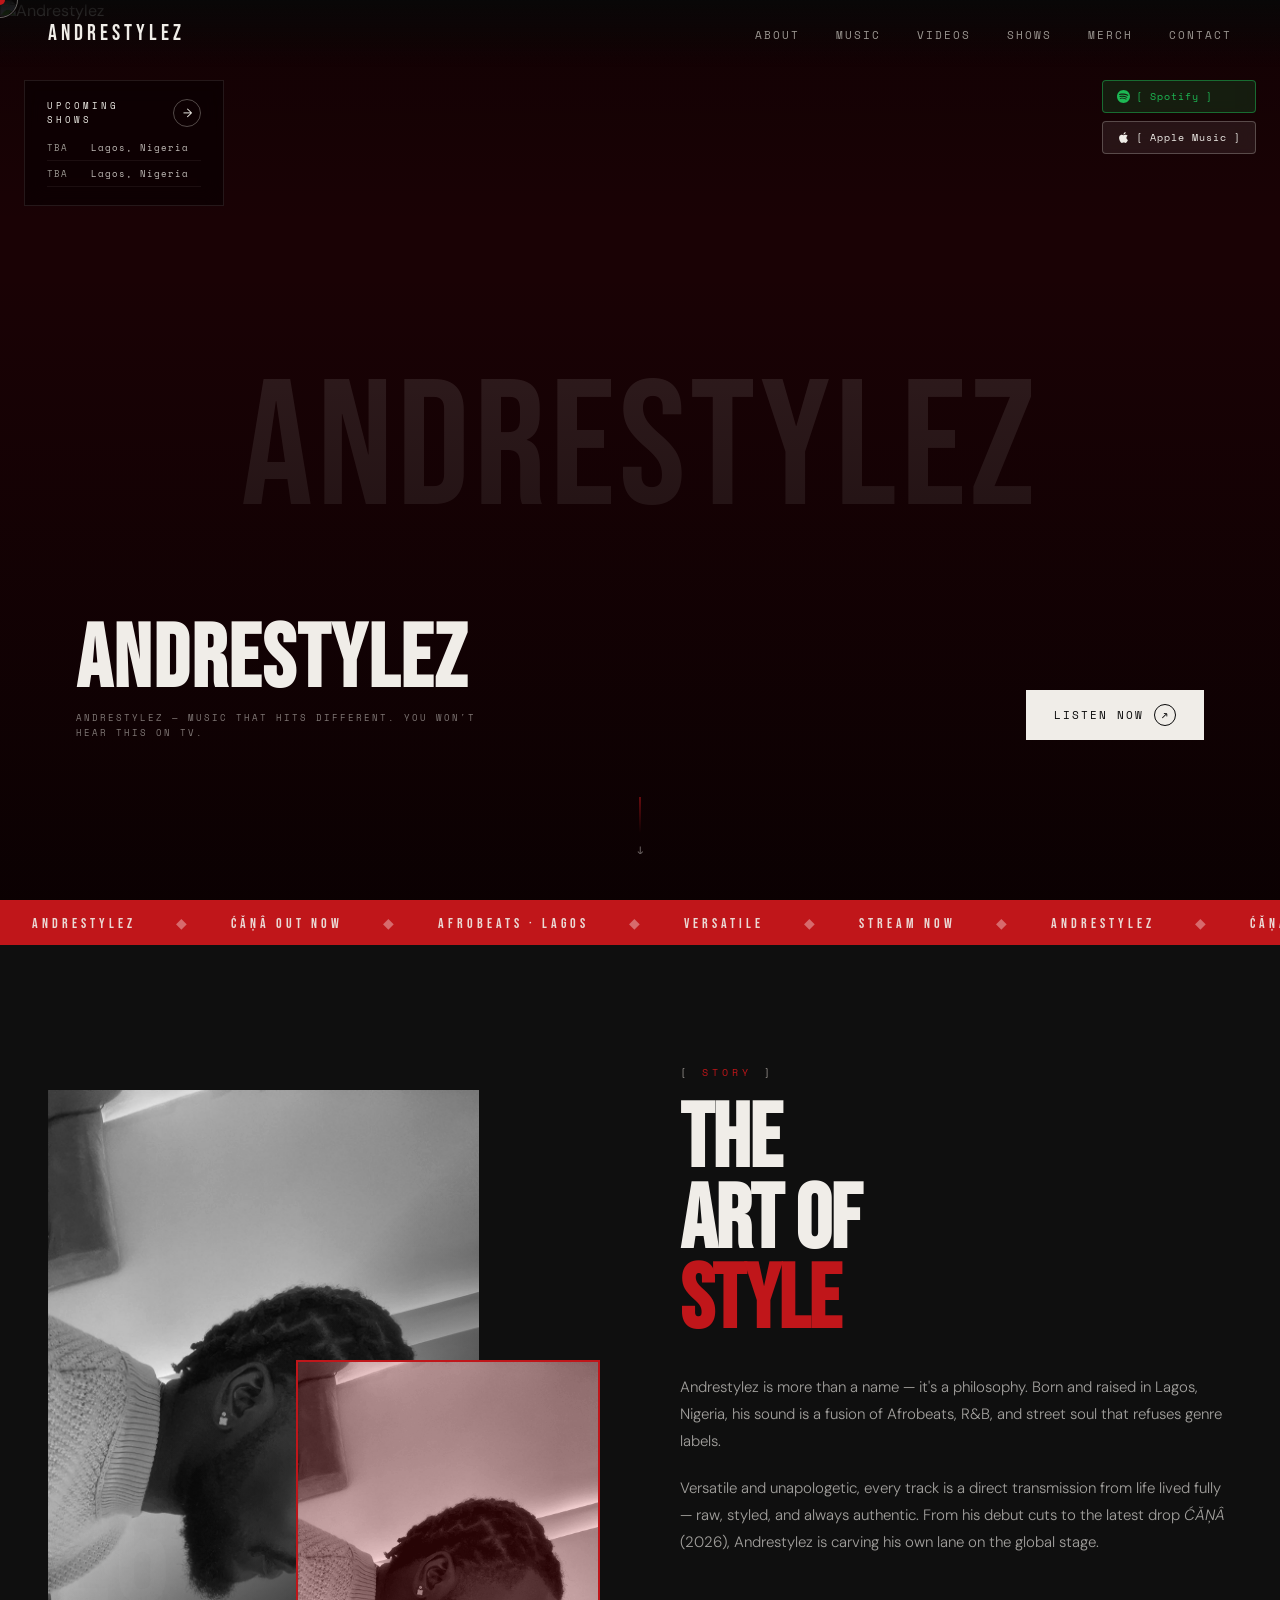
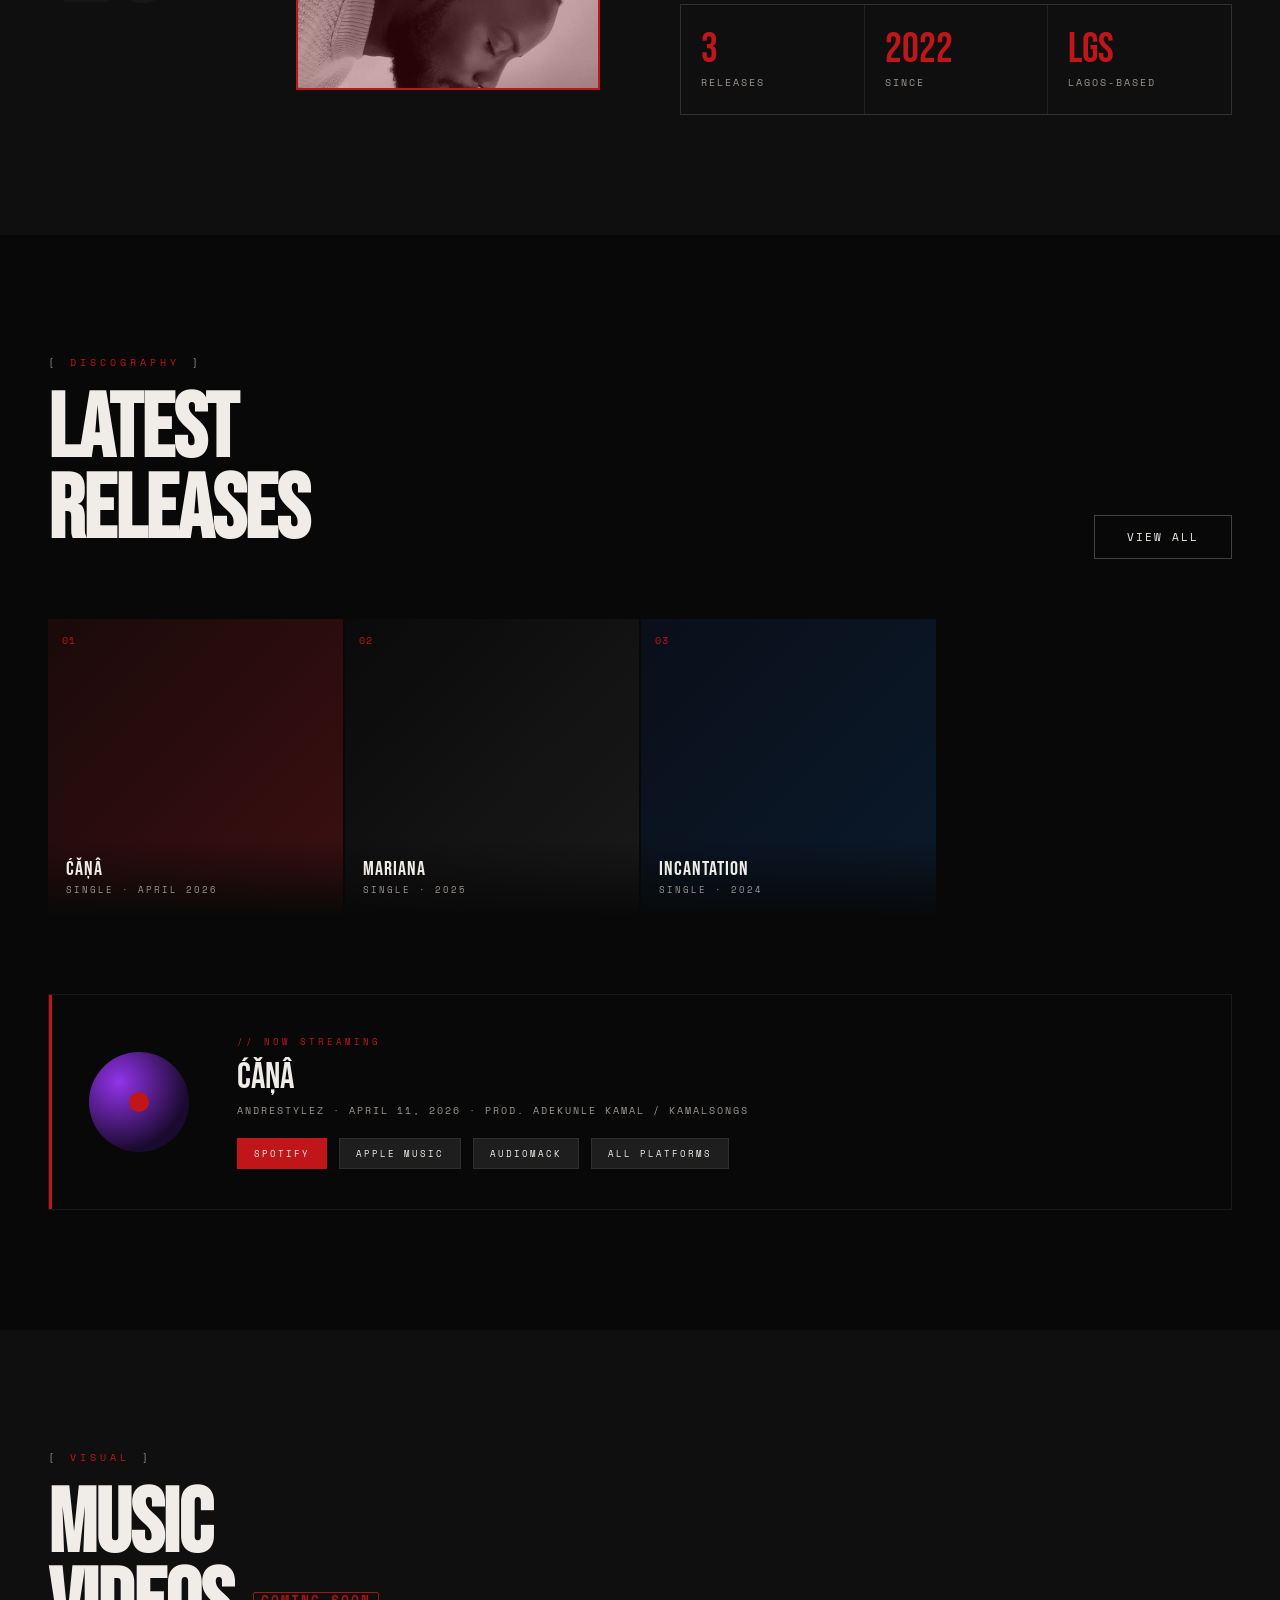
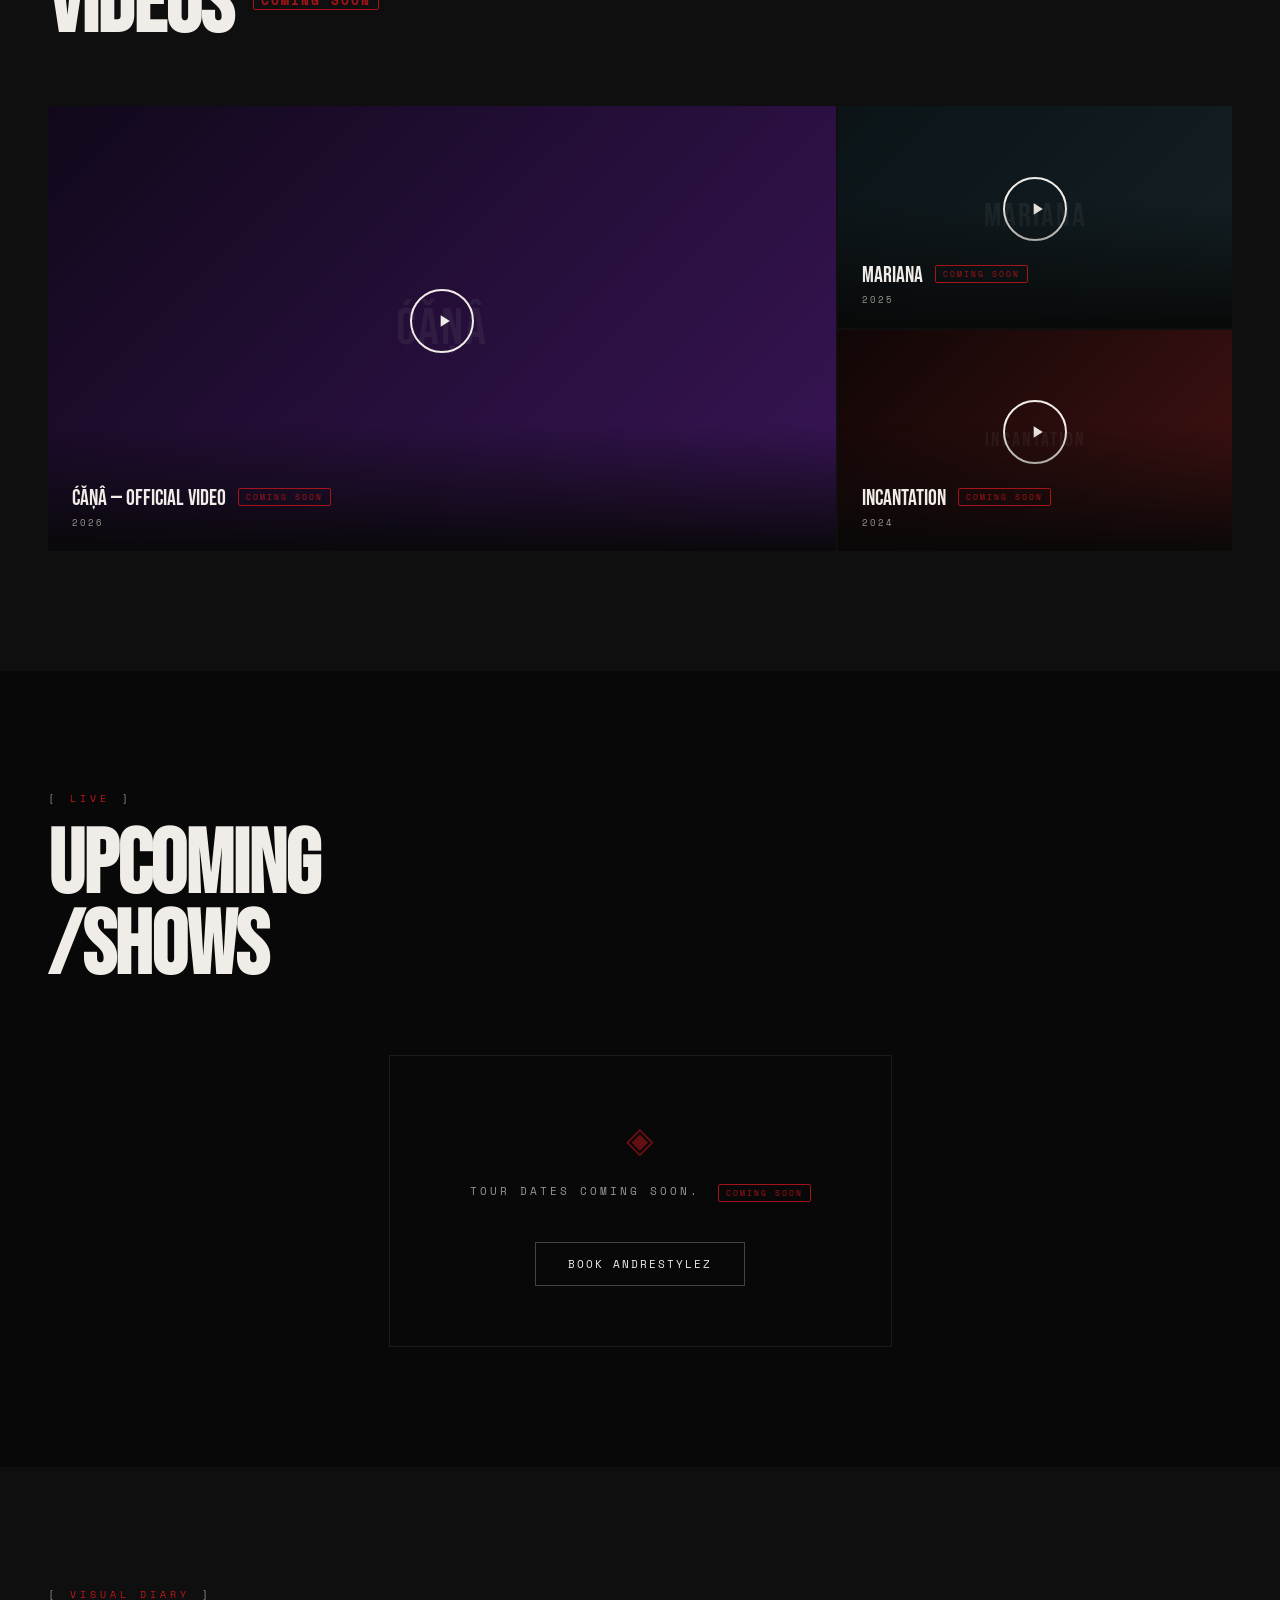
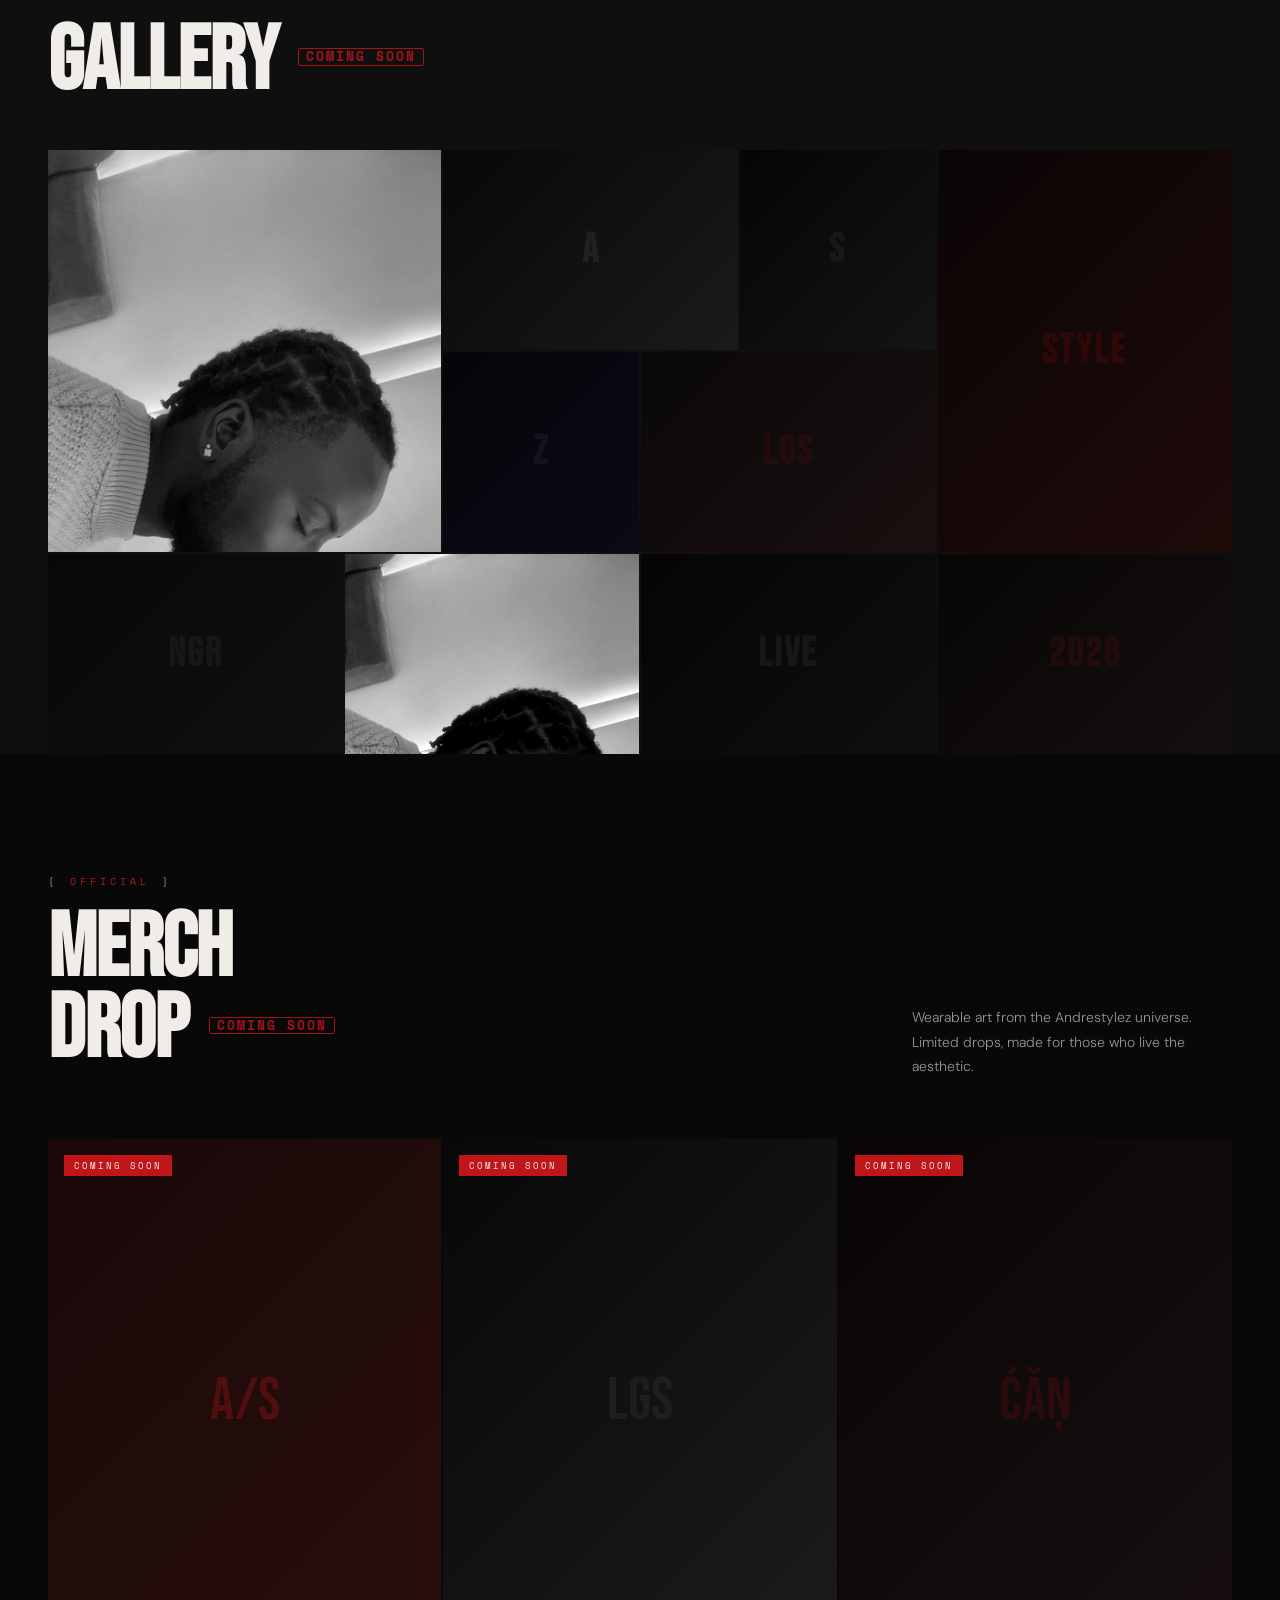
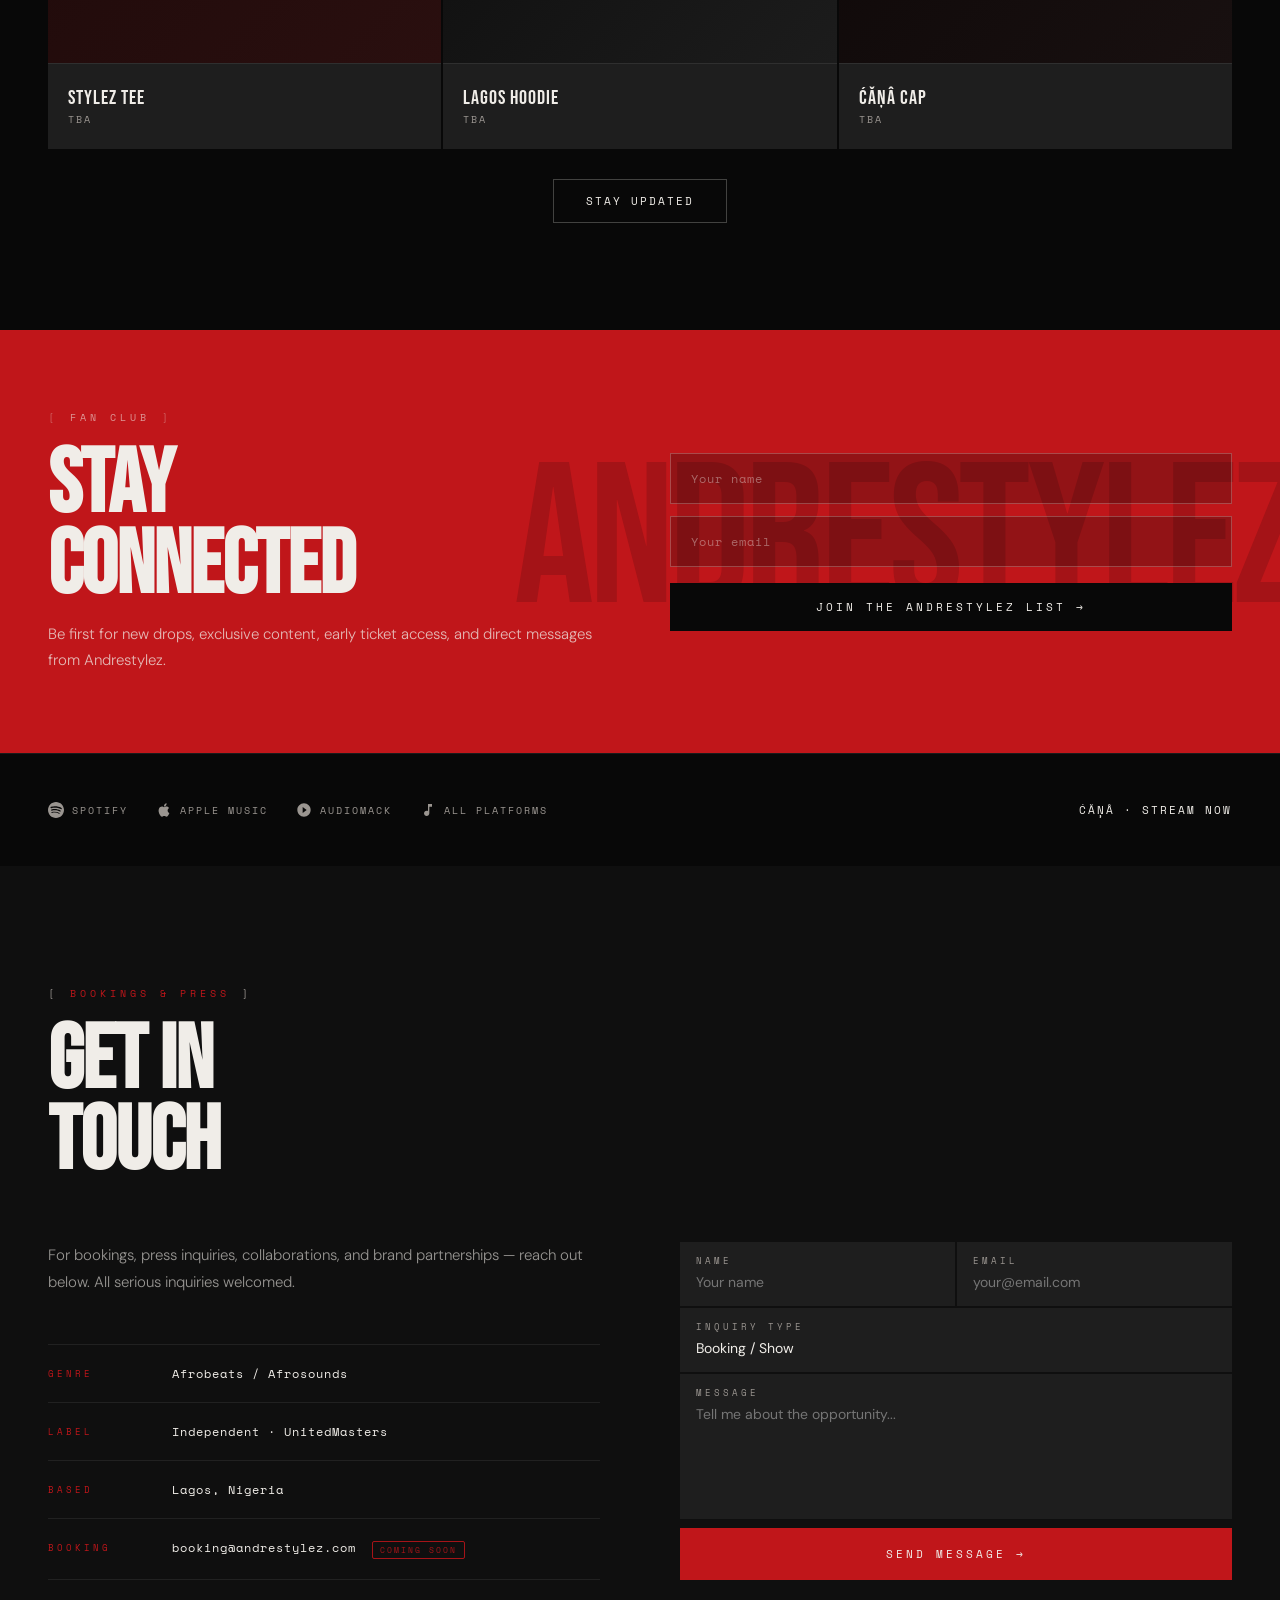
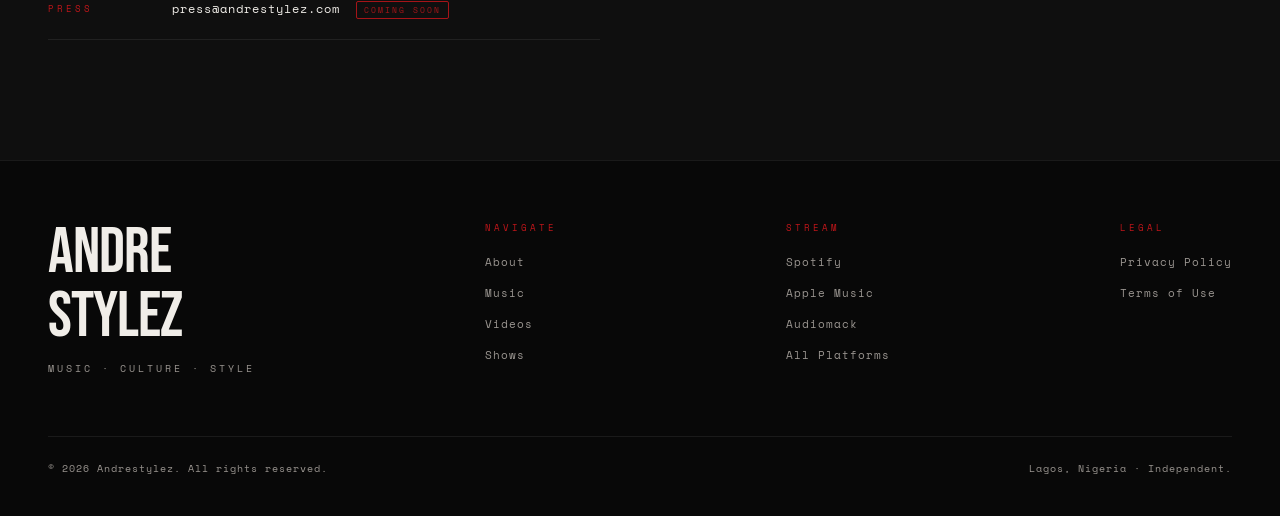
==== commit 0522ce92: "Add files via upload" ====
--- a/index.html
+++ b/index.html
@@ -25,16 +25,7 @@
     <li><a href="#merch">Merch</a></li>
     <li><a href="#contact">Contact</a></li>
   </ul>
-  <div class="nav-stream-btns">
-    <a href="https://open.spotify.com/track/2Qhw9dALw3G4tDysNQ5asZ?si=KiUqcF86RhSm_cYwI0UJSg" target="_blank" rel="noopener" class="nav-stream-btn nav-spotify">
-      <svg viewBox="0 0 24 24" fill="currentColor"><path d="M12 0C5.4 0 0 5.4 0 12s5.4 12 12 12 12-5.4 12-12S18.66 0 12 0zm5.521 17.34c-.24.359-.66.48-1.021.24-2.82-1.74-6.36-2.101-10.561-1.141-.418.122-.779-.179-.899-.539-.12-.421.18-.78.54-.9 4.56-1.021 8.52-.6 11.64 1.32.42.18.479.659.301 1.02zm1.44-3.3c-.301.42-.841.6-1.262.3-3.239-1.98-8.159-2.58-11.939-1.38-.479.12-1.02-.12-1.14-.6-.12-.48.12-1.021.6-1.141C9.6 9.9 15 10.561 18.72 12.84c.361.181.54.78.241 1.2zm.12-3.36C15.24 8.4 8.82 8.16 5.16 9.301c-.6.179-1.2-.181-1.38-.721-.18-.601.18-1.2.72-1.381 4.26-1.26 11.28-1.02 15.721 1.621.539.3.719 1.02.419 1.56-.299.421-1.02.599-1.559.3z"/></svg>
-      Spotify
-    </a>
-    <a href="https://music.apple.com/us/album/%C4%87%C7%8E%C5%86%C3%A2-single/1891542517" target="_blank" rel="noopener" class="nav-stream-btn nav-apple">
-      <svg viewBox="0 0 24 24" fill="currentColor"><path d="M18.71 19.5c-.83 1.24-1.71 2.45-3.05 2.47-1.34.03-1.77-.79-3.29-.79-1.53 0-2 .77-3.27.82-1.31.05-2.3-1.32-3.14-2.53C4.25 17 2.94 12.45 4.7 9.39c.87-1.52 2.43-2.48 4.12-2.51 1.28-.02 2.5.87 3.29.87.78 0 2.26-1.07 3.8-.91.65.03 2.47.26 3.64 1.98-.09.06-2.17 1.28-2.15 3.81.03 3.02 2.65 4.03 2.68 4.04-.03.07-.42 1.44-1.38 2.83M13 3.5c.73-.83 1.94-1.46 2.94-1.5.13 1.17-.34 2.35-1.04 3.19-.69.85-1.83 1.51-2.95 1.42-.15-1.15.41-2.35 1.05-3.11z"/></svg>
-      Apple Music
-    </a>
-  </div>
+  
   <button class="hamburger" id="hamburger" aria-label="Menu">
     <span></span><span></span><span></span>
   </button>
@@ -60,12 +51,15 @@
 <!-- HERO — Carpetman-style: name behind image, full-bleed photo, overlaid content -->
 <section id="hero">
 
+  <!-- Texture / atmospheric background -->
+  <div class="hero-texture-bg"></div>
+
   <!-- Giant name behind everything -->
   <div class="hero-bg-name" aria-hidden="true">ANDRESTYLEZ</div>
 
   <!-- Full-bleed artist photo -->
   <div class="hero-img-panel">
-    <img src="assets/images/IMG_0084.jpeg" alt="Andrestylez" class="hero-artist-img">
+    <img src="assets/images/hero-artist.png" alt="Andrestylez" class="hero-artist-img">
     <div class="hero-img-vignette"></div>
   </div>
 
--- a/assets/css/style.css
+++ b/assets/css/style.css
@@ -101,90 +101,21 @@
   .hamburger { display: none; flex-direction: column; gap: 5px; cursor: none; background: none; border: none; padding: 4px; }
   .hamburger span { width: 24px; height: 1px; background: var(--white); display: block; transition: all .3s; }
 
-  /* ─── HERO ─── */
-  #hero {
-    position: relative;
-    height: 100vh; min-height: 700px;
-    display: flex; align-items: flex-end;
-    overflow: hidden;
-    background: var(--black);
-  }
-  .hero-bg {
-    position: absolute; inset: 0;
-    display: flex; align-items: center; justify-content: flex-end;
-  }
-  .hero-img-wrap {
-    position: absolute;
-    right: 0; bottom: 0;
-    width: 55%; height: 95%;
-    overflow: hidden;
-  }
-  .hero-img-wrap img {
-    width: 100%; height: 100%;
-    object-fit: cover;
-    object-position: top center;
-    filter: grayscale(20%) contrast(1.1);
-    transform: scale(1.05);
-    animation: heroZoom 12s ease-in-out infinite alternate;
-  }
-  @keyframes heroZoom { from { transform: scale(1.05); } to { transform: scale(1.12); } }
-  .hero-img-wrap::after {
-    content: '';
-    position: absolute; inset: 0;
-    background: linear-gradient(90deg, var(--black) 0%, transparent 40%, transparent 70%, rgba(8,8,8,0.5) 100%),
-                linear-gradient(0deg, var(--black) 0%, transparent 30%);
-  }
-
-  /* red accent stripe */
-  .hero-stripe {
-    position: absolute;
-    left: 0; top: 0; bottom: 0;
-    width: 4px;
-    background: var(--red);
-  }
-
-  .hero-content {
-    position: relative; z-index: 2;
-    padding: 0 48px 80px;
-    max-width: 680px;
-  }
-  .hero-tag {
+  /* ─── HERO ─── (defined later in full below) */
+  .btn-ghost {
     font-family: var(--font-mono);
     font-size: 11px;
-    letter-spacing: 4px;
-    color: var(--red);
-    text-transform: uppercase;
-    margin-bottom: 16px;
-    display: flex; align-items: center; gap: 12px;
-  }
-  .hero-tag::before { content: '//'; color: var(--grey); }
-  .hero-title {
-    font-family: var(--font-display);
-    font-size: clamp(88px, 12vw, 160px);
-    line-height: 0.88;
-    letter-spacing: -2px;
-    color: var(--white);
-    margin-bottom: 8px;
-  }
-  .hero-title span { color: var(--red); }
-  .hero-subtitle {
-    font-family: var(--font-mono);
-    font-size: 11px;
-    letter-spacing: 3px;
-    color: var(--grey);
-    text-transform: uppercase;
-    margin-bottom: 36px;
-    margin-left: 4px;
-  }
-  .hero-desc {
-    font-size: 15px;
-    line-height: 1.65;
-    color: rgba(240,237,232,0.6);
-    max-width: 380px;
-    margin-bottom: 44px;
-    font-weight: 300;
-  }
-  .hero-actions { display: flex; gap: 16px; align-items: center; flex-wrap: wrap; }
+    letter-spacing: 2px;
+    text-transform: uppercase;
+    background: transparent;
+    color: var(--white);
+    border: 1px solid rgba(240,237,232,0.25);
+    padding: 13px 32px;
+    text-decoration: none;
+    cursor: none;
+    transition: all .2s;
+  }
+  .btn-ghost:hover { border-color: var(--white); }
   .btn-primary {
     font-family: var(--font-mono);
     font-size: 11px;
@@ -197,52 +128,7 @@
     text-decoration: none;
     cursor: none;
     transition: all .2s;
-    position: relative;
-    overflow: hidden;
-  }
-  .btn-primary::after {
-    content: '';
-    position: absolute; inset: 0;
-    background: rgba(255,255,255,0.08);
-    opacity: 0;
-    transition: opacity .2s;
-  }
-  .btn-primary:hover::after { opacity: 1; }
-  .btn-ghost {
-    font-family: var(--font-mono);
-    font-size: 11px;
-    letter-spacing: 2px;
-    text-transform: uppercase;
-    background: transparent;
-    color: var(--white);
-    border: 1px solid rgba(240,237,232,0.25);
-    padding: 13px 32px;
-    text-decoration: none;
-    cursor: none;
-    transition: all .2s;
-  }
-  .btn-ghost:hover { border-color: var(--white); }
-
-  .hero-scroll {
-    position: absolute;
-    bottom: 36px; right: 48px;
-    display: flex; flex-direction: column; align-items: center; gap: 8px;
-    z-index: 3;
-  }
-  .hero-scroll span {
-    font-family: var(--font-mono);
-    font-size: 9px;
-    letter-spacing: 3px;
-    color: var(--grey);
-    text-transform: uppercase;
-    writing-mode: vertical-rl;
-  }
-  .scroll-line {
-    width: 1px; height: 50px;
-    background: linear-gradient(180deg, var(--red) 0%, transparent 100%);
-    animation: scrollPulse 2s ease-in-out infinite;
-  }
-  @keyframes scrollPulse { 0%,100% { opacity: 0.3; } 50% { opacity: 1; } }
+  }
 
   /* ─── MARQUEE ─── */
   .marquee-bar {
@@ -1161,9 +1047,7 @@
     nav { padding: 16px 24px; }
     .nav-links, .nav-cta { display: none; }
     .hamburger { display: flex; }
-    .hero-content { padding: 0 24px 80px; }
-    .hero-img-wrap { width: 100%; opacity: 0.4; }
-    .hero-scroll { display: none; }
+    
     .music-grid { grid-template-columns: 1fr 1fr; }
     .show-row { grid-template-columns: 80px 1fr; gap: 12px; }
     .show-tag { display: none; }
@@ -1177,8 +1061,6 @@
     #newsletter::before { display: none; }
     .newsletter-inner { grid-template-columns: 1fr; gap: 40px; }
     .socials-strip { flex-direction: column; align-items: flex-start; }
-    .hero-title { font-size: clamp(64px, 18vw, 100px); }
-    mobile-menu { padding: 100px 24px 48px; }
     .mobile-menu-links a { font-size: 40px; }
   }
 
@@ -1195,202 +1077,207 @@
   .max-w { max-width: 1300px; margin-left: auto; margin-right: auto; }
   a { cursor: none; }
 /* ─────────────────────────────────────────────
-   CARPETMAN-STYLE HERO OVERRIDES
+   CARPETMAN-STYLE HERO
 ───────────────────────────────────────────── */
 
-/* Reset the old hero structure */
 #hero {
   position: relative;
-  height: 100vh; min-height: 700px;
+  height: 100vh; min-height: 640px;
+  overflow: hidden;
+  background: #1a0205;
   display: flex;
-  align-items: center;
-  overflow: hidden;
-  background: var(--black);
-}
-
-/* Artist photo: right half, full bleed */
+  flex-direction: column;
+  justify-content: flex-end;
+}
+
+/* Giant name behind everything */
+.hero-bg-name {
+  position: absolute;
+  top: 50%;
+  left: 50%;
+  transform: translate(-50%, -50%);
+  font-family: var(--font-display);
+  font-size: clamp(80px, 14vw, 200px);
+  letter-spacing: 4px;
+  color: rgba(240,237,232,0.12);
+  white-space: nowrap;
+  z-index: 1;
+  pointer-events: none;
+  text-align: center;
+  width: 100%;
+}
+
+/* Full-bleed photo */
 .hero-img-panel {
   position: absolute;
-  top: 0; right: 0;
-  width: 52%;
-  height: 100%;
-  overflow: hidden;
-  z-index: 0;
+  inset: 0;
+  z-index: 2;
 }
 .hero-artist-img {
   width: 100%; height: 100%;
   object-fit: cover;
   object-position: top center;
-  filter: contrast(1.1) brightness(0.92);
-  transform: scale(1.04);
-  animation: heroZoom 14s ease-in-out infinite alternate;
+  filter: contrast(1.05) brightness(0.85);
 }
 .hero-img-vignette {
   position: absolute; inset: 0;
   background:
-    linear-gradient(90deg, var(--black) 0%, rgba(8,8,8,0.6) 35%, transparent 70%),
-    linear-gradient(0deg, var(--black) 0%, transparent 25%),
-    linear-gradient(180deg, rgba(8,8,8,0.4) 0%, transparent 15%);
-}
-
-/* Left content */
-.hero-content {
-  position: relative;
-  z-index: 2;
-  padding: 0 56px 80px;
-  max-width: 600px;
-  width: 55%;
-}
-
-.hero-eyebrow {
-  display: flex; align-items: center; gap: 12px;
+    linear-gradient(0deg, rgba(10,1,2,0.92) 0%, rgba(10,1,2,0.4) 40%, transparent 70%),
+    linear-gradient(180deg, rgba(10,1,2,0.5) 0%, transparent 25%);
+}
+
+/* TOP-RIGHT streaming pills */
+.hero-stream-pills {
+  position: absolute;
+  top: 80px; right: 24px;
+  display: flex; flex-direction: column; gap: 8px;
+  z-index: 10;
+}
+.stream-pill {
+  display: inline-flex; align-items: center; gap: 6px;
   font-family: var(--font-mono);
   font-size: 10px;
-  letter-spacing: 4px;
-  color: var(--grey);
-  text-transform: uppercase;
-  margin-bottom: 20px;
-}
-.eyebrow-dot {
-  width: 6px; height: 6px;
-  background: var(--red);
-  border-radius: 50%;
-  flex-shrink: 0;
-}
-
-.hero-title {
-  font-family: var(--font-display);
-  font-size: clamp(80px, 11vw, 150px);
-  line-height: 0.88;
-  letter-spacing: -2px;
+  letter-spacing: 1px;
+  text-decoration: none;
+  padding: 8px 14px;
+  border-radius: 4px;
+  backdrop-filter: blur(8px);
+  transition: all .2s;
+  cursor: none;
+  white-space: nowrap;
+}
+.pill-spotify {
+  background: rgba(29,185,84,0.15);
+  border: 1px solid rgba(29,185,84,0.5);
+  color: #1DB954;
+}
+.pill-spotify:hover { background: rgba(29,185,84,0.25); }
+.pill-apple {
+  background: rgba(240,237,232,0.08);
+  border: 1px solid rgba(240,237,232,0.25);
   color: var(--white);
-  margin-bottom: 20px;
-}
-.hero-title-red { color: var(--red); }
-
-.hero-tagline {
-  font-size: 15px;
-  line-height: 1.6;
-  color: rgba(240,237,232,0.55);
-  font-weight: 300;
-  margin-bottom: 36px;
-  max-width: 320px;
-}
-
-/* Latest release callout */
-.hero-release {
-  border-left: 2px solid var(--red);
-  padding: 12px 20px;
-  background: rgba(192,22,26,0.06);
-  margin-bottom: 36px;
-  max-width: 380px;
-}
-.hero-release-label {
+}
+.pill-apple:hover { background: rgba(240,237,232,0.15); }
+
+/* TOP-LEFT shows panel */
+.hero-shows-panel {
+  position: absolute;
+  top: 80px; left: 24px;
+  z-index: 10;
+  background: rgba(10,1,2,0.72);
+  backdrop-filter: blur(10px);
+  border: 1px solid rgba(240,237,232,0.1);
+  padding: 18px 22px;
+  min-width: 200px;
+  max-width: 260px;
+}
+.hsp-header {
+  display: flex; align-items: flex-start; justify-content: space-between;
+  margin-bottom: 14px; gap: 12px;
+}
+.hsp-title {
   font-family: var(--font-mono);
   font-size: 9px;
   letter-spacing: 3px;
-  color: var(--red);
+  color: var(--white);
   text-transform: uppercase;
-  margin-bottom: 6px;
-}
-.hero-release-name {
+  line-height: 1.5;
+}
+.hsp-arrow {
+  display: flex; align-items: center; justify-content: center;
+  width: 28px; height: 28px;
+  border: 1px solid rgba(240,237,232,0.3);
+  border-radius: 50%;
+  color: var(--white);
+  text-decoration: none;
+  font-size: 12px;
+  flex-shrink: 0;
+  transition: all .2s;
+  cursor: none;
+}
+.hsp-arrow:hover { border-color: var(--red); color: var(--red); }
+.hsp-list { display: flex; flex-direction: column; gap: 6px; }
+.hsp-row {
+  display: flex; gap: 16px; align-items: center;
+  font-family: var(--font-mono);
+  font-size: 9px;
+  letter-spacing: 1px;
+  color: rgba(240,237,232,0.7);
+  border-bottom: 1px solid rgba(240,237,232,0.06);
+  padding-bottom: 6px;
+}
+.hsp-date { color: var(--grey); min-width: 28px; }
+.hsp-loc { color: var(--white); opacity: 0.8; }
+
+/* BOTTOM name + tagline + CTA */
+.hero-bottom {
+  position: relative;
+  z-index: 5;
+  padding: 0 28px 40px;
+  display: flex;
+  align-items: flex-end;
+  justify-content: space-between;
+  gap: 20px;
+}
+.hero-name-main {
   font-family: var(--font-display);
-  font-size: 32px;
+  font-size: clamp(36px, 7vw, 88px);
   letter-spacing: 2px;
   color: var(--white);
   line-height: 1;
-  margin-bottom: 4px;
-}
-.hero-release-meta {
+  margin-bottom: 6px;
+}
+.hero-tagline-bottom {
   font-family: var(--font-mono);
-  font-size: 10px;
-  letter-spacing: 1px;
-  color: var(--grey);
-}
-
-/* Streaming buttons row */
-.hero-stream-row {
-  display: flex;
-  flex-wrap: wrap;
-  gap: 10px;
-  margin-bottom: 32px;
-}
-.hero-stream-btn {
-  display: inline-flex;
-  align-items: center;
-  gap: 8px;
+  font-size: 9px;
+  letter-spacing: 2px;
+  color: rgba(240,237,232,0.5);
+  text-transform: uppercase;
+  max-width: 420px;
+  line-height: 1.6;
+}
+.hero-bottom-cta { flex-shrink: 0; }
+.hero-listen-btn {
+  display: inline-flex; align-items: center; gap: 10px;
   font-family: var(--font-mono);
-  font-size: 10px;
+  font-size: 11px;
   letter-spacing: 2px;
   text-transform: uppercase;
   text-decoration: none;
-  padding: 11px 20px;
+  color: var(--black);
+  background: var(--white);
+  padding: 14px 28px;
   transition: all .2s;
-  border: 1px solid transparent;
   cursor: none;
 }
-.hs-spotify {
-  background: #1DB954;
-  color: #000;
-  border-color: #1DB954;
-}
-.hs-spotify:hover { background: #17a349; }
-.hs-apple {
-  background: transparent;
-  color: var(--white);
-  border-color: rgba(240,237,232,0.3);
-}
-.hs-apple:hover { border-color: var(--white); }
-.hs-audiomack {
-  background: transparent;
-  color: var(--grey);
-  border-color: rgba(240,237,232,0.12);
-}
-.hs-audiomack:hover { color: var(--white); border-color: rgba(240,237,232,0.3); }
-
-/* Shows teaser */
-.hero-shows-teaser {
-  display: flex;
-  align-items: center;
-  gap: 12px;
-  font-family: var(--font-mono);
-  font-size: 10px;
-  letter-spacing: 3px;
-  color: var(--grey);
-  text-transform: uppercase;
-}
-.hero-shows-label::before { content: '→ '; color: var(--red); }
-
-/* Vertical label */
-.hero-vert-label {
-  position: absolute;
-  right: 20px; top: 50%;
-  transform: translateY(-50%) rotate(90deg);
-  transform-origin: center;
-  font-family: var(--font-mono);
-  font-size: 9px;
-  letter-spacing: 4px;
-  color: rgba(240,237,232,0.2);
-  text-transform: uppercase;
-  z-index: 3;
-  pointer-events: none;
-  white-space: nowrap;
+.hero-listen-btn:hover { background: var(--red); color: var(--white); }
+.listen-arrow {
+  display: inline-flex; align-items: center; justify-content: center;
+  width: 22px; height: 22px;
+  border: 1px solid currentColor;
+  border-radius: 50%;
+  font-size: 12px;
+  flex-shrink: 0;
 }
 
 /* Scroll hint */
 .hero-scroll {
   position: absolute;
-  bottom: 36px; left: 56px;
-  display: flex; flex-direction: column; align-items: center; gap: 8px;
-  z-index: 3;
+  bottom: 40px; left: 50%;
+  transform: translateX(-50%);
+  display: flex; flex-direction: column; align-items: center; gap: 6px;
+  z-index: 6;
 }
 .hero-scroll span {
   font-family: var(--font-mono);
-  font-size: 9px;
-  letter-spacing: 3px;
-  color: var(--grey);
-  text-transform: uppercase;
-  writing-mode: vertical-rl;
+  font-size: 14px;
+  color: rgba(240,237,232,0.4);
+  animation: scrollBounce 2s ease-in-out infinite;
+}
+@keyframes scrollBounce { 0%,100% { transform: translateY(0); } 50% { transform: translateY(6px); } }
+.scroll-line {
+  width: 1px; height: 36px;
+  background: linear-gradient(180deg, var(--red) 0%, transparent 100%);
 }
 
 /* ─────────────────────────────────────────────
@@ -1412,14 +1299,10 @@
   cursor: none;
 }
 .nav-stream-btn svg { flex-shrink: 0; }
-.nav-spotify {
-  background: #1DB954;
-  color: #000;
-}
+.nav-spotify { background: #1DB954; color: #000; }
 .nav-spotify:hover { background: #17a349; }
 .nav-apple {
-  background: transparent;
-  color: var(--white);
+  background: transparent; color: var(--white);
   border: 1px solid rgba(240,237,232,0.2);
 }
 .nav-apple:hover { border-color: var(--white); }
@@ -1449,41 +1332,57 @@
 /* ─────────────────────────────────────────────
    SHOWS COMING PLACEHOLDER
 ───────────────────────────────────────────── */
-.shows-coming-placeholder {
-  margin-top: 60px;
-  text-align: center;
-}
+.shows-coming-placeholder { margin-top: 60px; text-align: center; }
 .scp-inner {
-  display: inline-flex;
-  flex-direction: column;
-  align-items: center;
-  gap: 12px;
-  border: 1px solid var(--border);
-  padding: 60px 80px;
-}
-.scp-icon {
-  font-size: 36px;
-  color: var(--red);
-  opacity: 0.5;
-  margin-bottom: 8px;
-}
+  display: inline-flex; flex-direction: column; align-items: center;
+  gap: 12px; border: 1px solid var(--border); padding: 60px 80px;
+}
+.scp-icon { font-size: 36px; color: var(--red); opacity: 0.5; margin-bottom: 8px; }
 .scp-text {
-  font-family: var(--font-mono);
-  font-size: 11px;
-  letter-spacing: 3px;
-  text-transform: uppercase;
-  color: var(--grey);
+  font-family: var(--font-mono); font-size: 11px;
+  letter-spacing: 3px; text-transform: uppercase; color: var(--grey);
 }
 
 /* ─────────────────────────────────────────────
-   HERO RESPONSIVE
+   HERO RESPONSIVE — MOBILE (Carpetman phone layout)
 ───────────────────────────────────────────── */
 @media (max-width: 768px) {
-  .hero-img-panel { width: 100%; opacity: 0.35; }
-  .hero-content { width: 100%; padding: 0 24px 80px; }
-  .hero-title { font-size: clamp(64px, 18vw, 110px); }
-  .hero-stream-row { flex-direction: column; }
-  .hero-stream-btn { justify-content: center; }
-  .hero-vert-label { display: none; }
+  .hero-bg-name {
+    font-size: clamp(48px, 16vw, 100px);
+    letter-spacing: 2px;
+    opacity: 0.1;
+  }
+
+  /* Shows panel: top-left, compact */
+  .hero-shows-panel {
+    top: 64px; left: 12px;
+    padding: 12px 16px;
+    min-width: 160px;
+    max-width: 220px;
+  }
+  .hsp-title { font-size: 8px; letter-spacing: 2px; }
+  .hsp-row { font-size: 8px; }
+
+  /* Streaming pills: top-right, stacked */
+  .hero-stream-pills {
+    top: 64px; right: 12px;
+    gap: 6px;
+  }
+  .stream-pill { font-size: 9px; padding: 6px 10px; }
+
+  /* Bottom: stack vertically */
+  .hero-bottom {
+    flex-direction: column;
+    align-items: flex-start;
+    padding: 0 18px 32px;
+    gap: 12px;
+  }
+  .hero-name-main { font-size: clamp(32px, 10vw, 60px); }
+  .hero-tagline-bottom { font-size: 8px; max-width: 100%; }
+  .hero-listen-btn { padding: 12px 22px; font-size: 10px; }
+
+  /* Scroll indicator: hidden on mobile */
+  .hero-scroll { display: none; }
+
   .scp-inner { padding: 40px 24px; }
 }
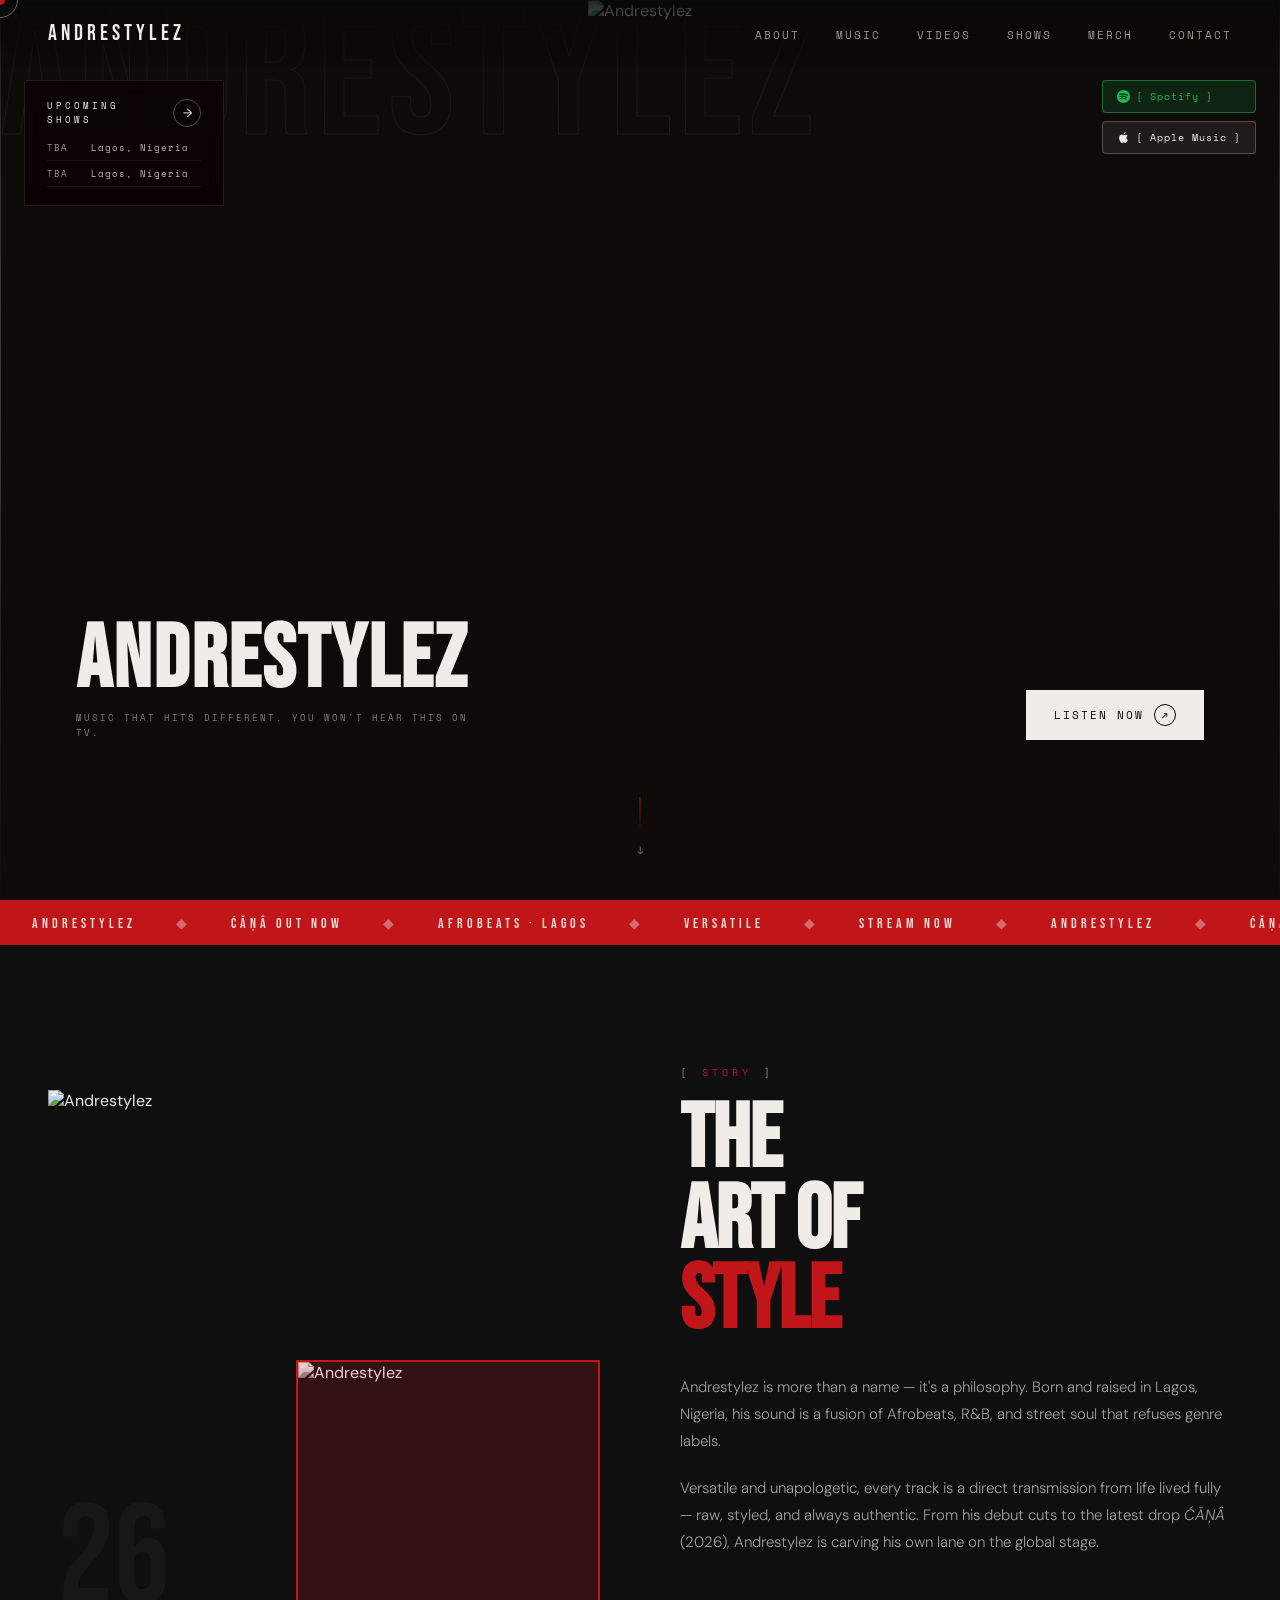
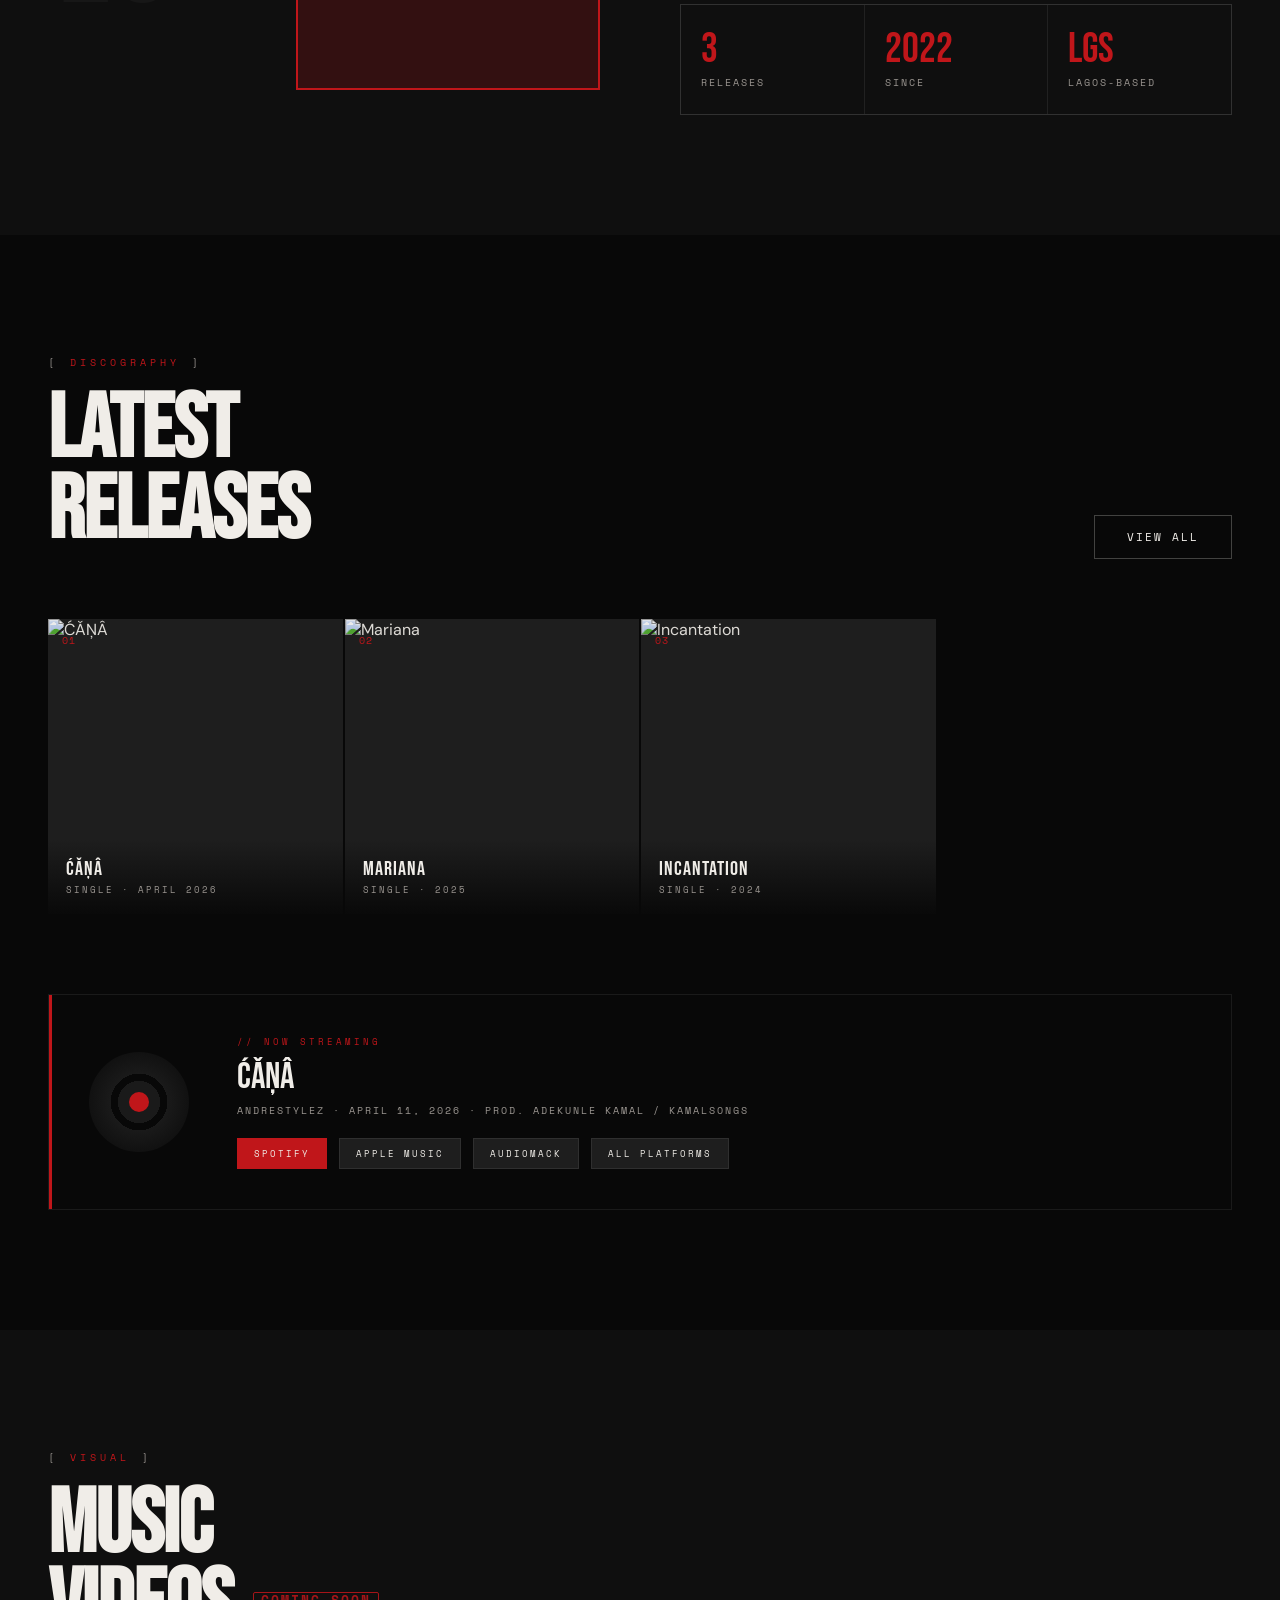
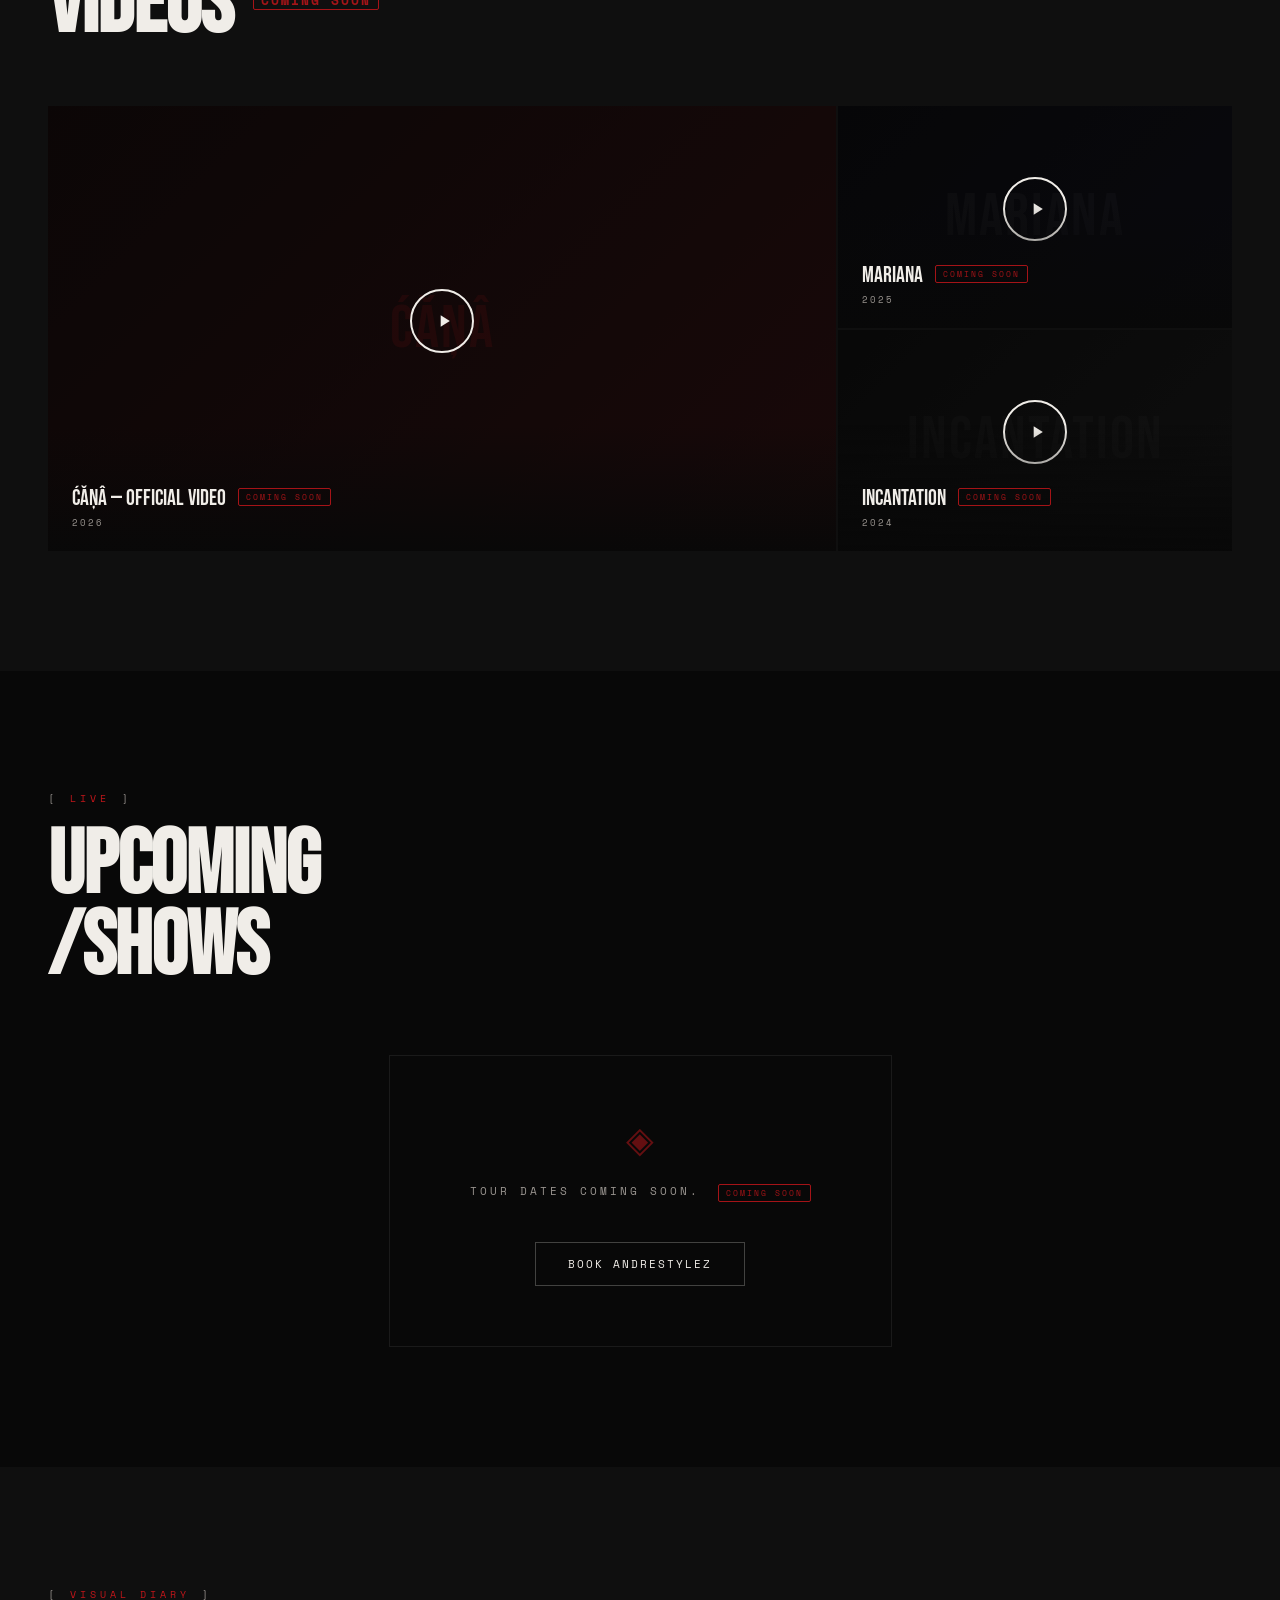
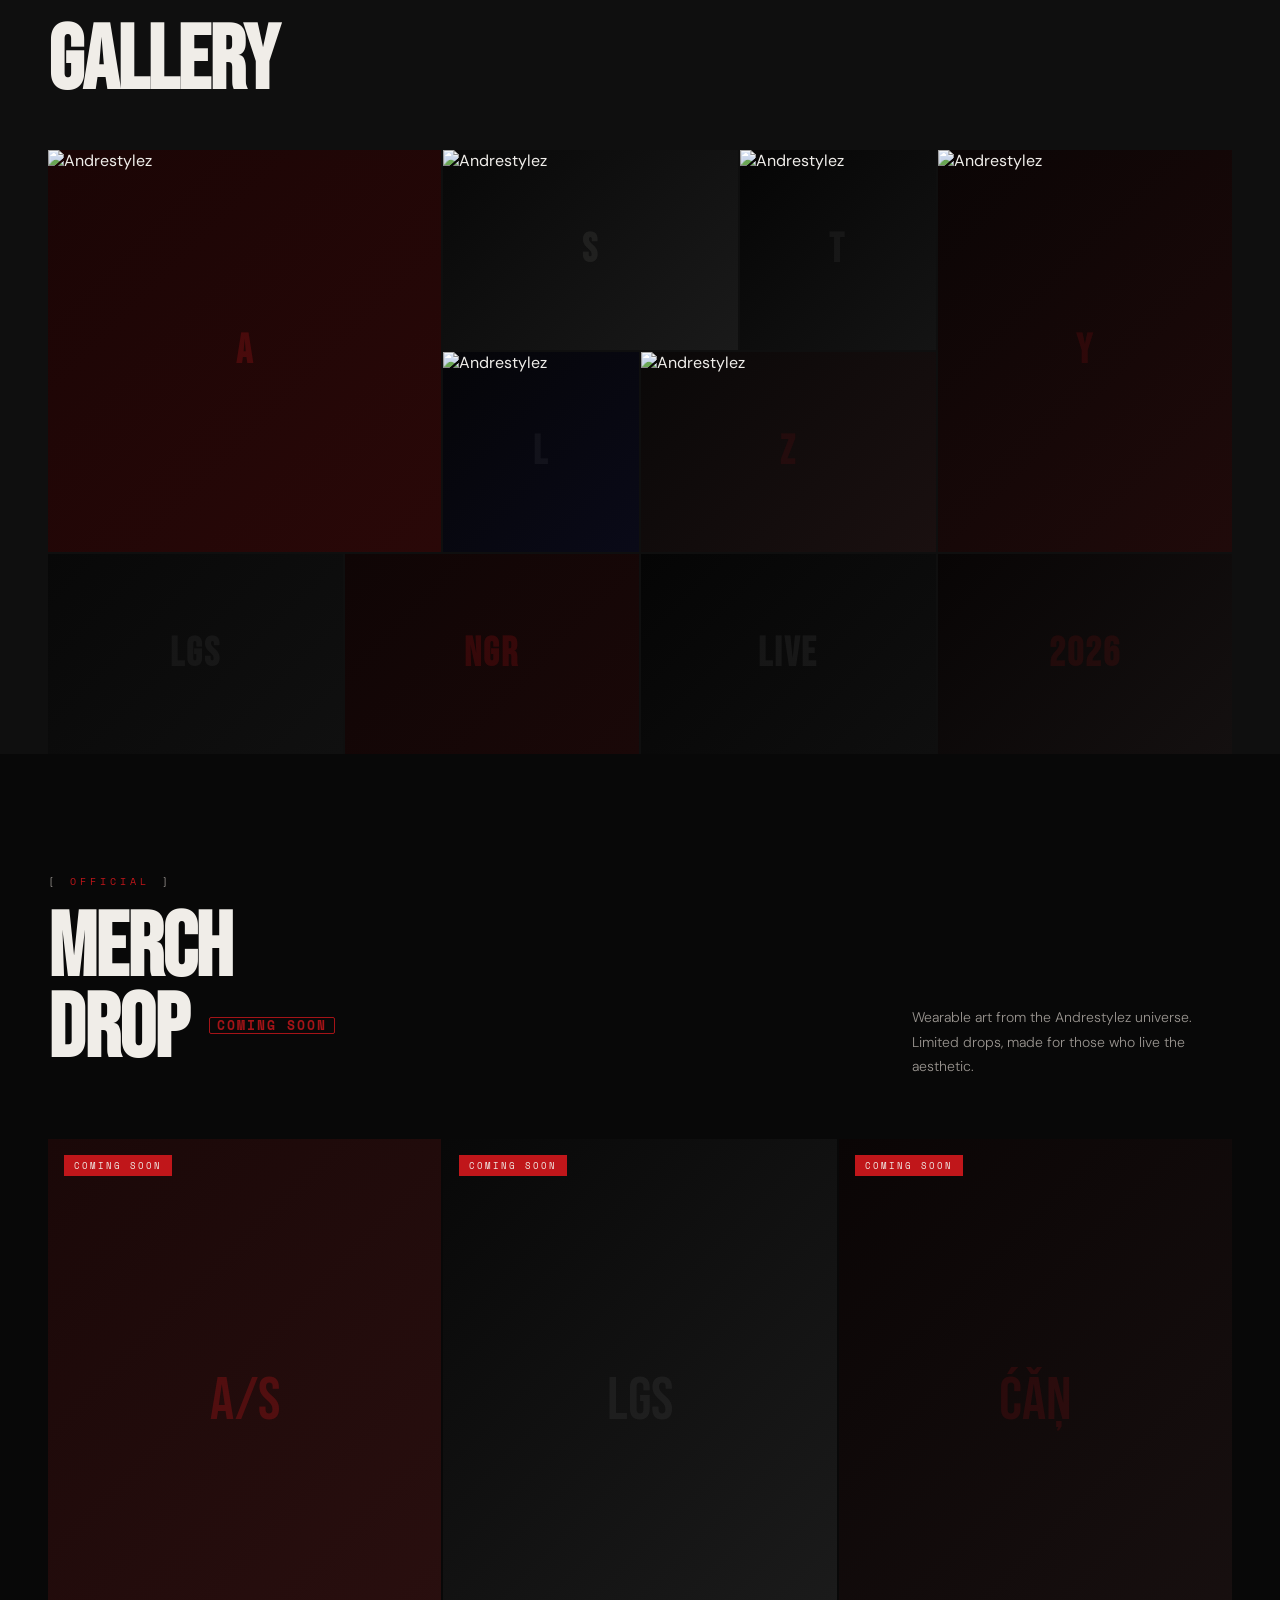
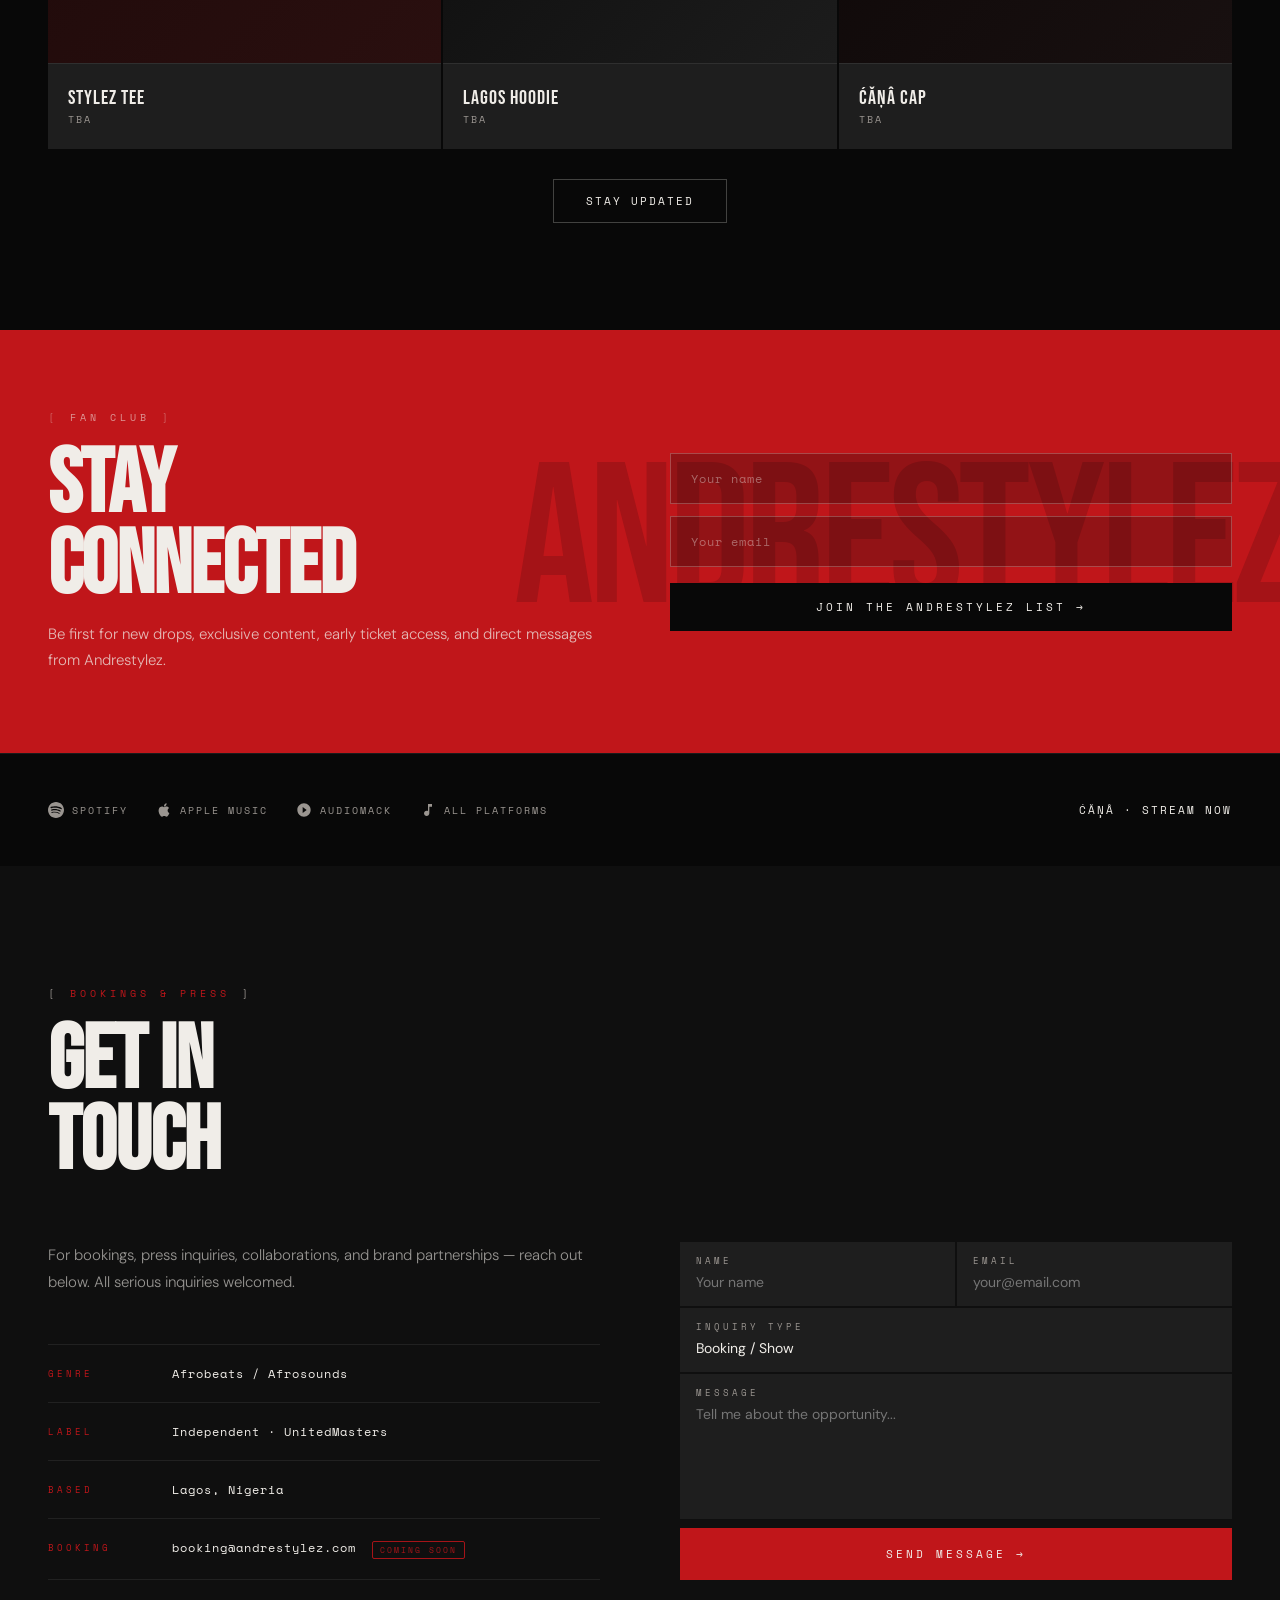
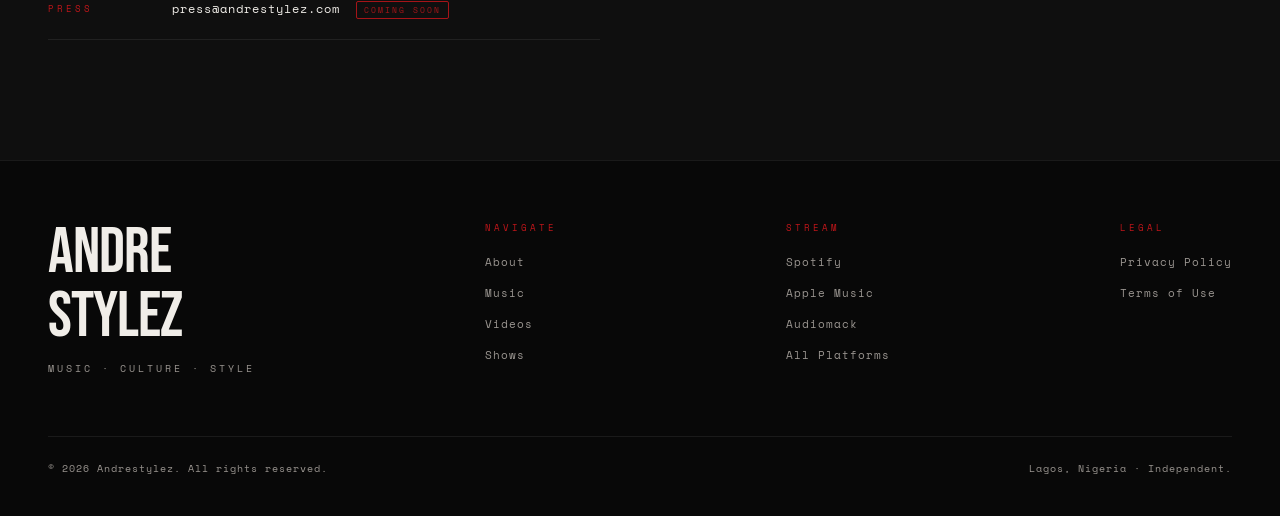
==== commit 4c6ddb06: "Add files via upload" ====
--- a/index.html
+++ b/index.html
@@ -10,11 +10,9 @@
 </head>
 <body>
 
-<!-- CURSOR -->
 <div class="cursor" id="cursor"></div>
 <div class="cursor-ring" id="cursorRing"></div>
 
-<!-- NAV -->
 <nav id="mainNav">
   <a href="#" class="nav-logo">ANDRESTYLEZ</a>
   <ul class="nav-links">
@@ -25,13 +23,11 @@
     <li><a href="#merch">Merch</a></li>
     <li><a href="#contact">Contact</a></li>
   </ul>
-  
   <button class="hamburger" id="hamburger" aria-label="Menu">
     <span></span><span></span><span></span>
   </button>
 </nav>
 
-<!-- MOBILE MENU -->
 <div class="mobile-menu" id="mobileMenu">
   <ul class="mobile-menu-links">
     <li><a href="#about" onclick="closeMobile()">About</a></li>
@@ -48,22 +44,24 @@
   </div>
 </div>
 
-<!-- HERO — Carpetman-style: name behind image, full-bleed photo, overlaid content -->
+<!-- ═══════════════════════════════════════
+ HERO
+ hero-bg-texture.png  → warm atmospheric BG (fills entire hero behind everything)
+ hero-artist.png      → artist portrait, centred, bottom-anchored, full height
+════════════════════════════════════════ -->
 <section id="hero">
-
-  <!-- Texture / atmospheric background -->
-  <div class="hero-texture-bg"></div>
-
-  <!-- Giant name behind everything -->
+  <!-- Layer 1: warm atmospheric texture -->
+  <div class="hero-texture-bg">
+    <img src="assets/images/hero-bg-texture.png" alt="" aria-hidden="true">
+  </div>
+  <!-- Layer 2: giant name watermark -->
   <div class="hero-bg-name" aria-hidden="true">ANDRESTYLEZ</div>
-
-  <!-- Full-bleed artist photo -->
+  <!-- Layer 3: artist portrait + vignette -->
   <div class="hero-img-panel">
     <img src="assets/images/hero-artist.png" alt="Andrestylez" class="hero-artist-img">
     <div class="hero-img-vignette"></div>
   </div>
-
-  <!-- TOP-RIGHT: Streaming pills (desktop & mobile) -->
+  <!-- Streaming pills top-right -->
   <div class="hero-stream-pills">
     <a href="https://open.spotify.com/track/2Qhw9dALw3G4tDysNQ5asZ?si=KiUqcF86RhSm_cYwI0UJSg" target="_blank" rel="noopener" class="stream-pill pill-spotify">
       <svg viewBox="0 0 24 24" fill="currentColor" width="13" height="13"><path d="M12 0C5.4 0 0 5.4 0 12s5.4 12 12 12 12-5.4 12-12S18.66 0 12 0zm5.521 17.34c-.24.359-.66.48-1.021.24-2.82-1.74-6.36-2.101-10.561-1.141-.418.122-.779-.179-.899-.539-.12-.421.18-.78.54-.9 4.56-1.021 8.52-.6 11.64 1.32.42.18.479.659.301 1.02zm1.44-3.3c-.301.42-.841.6-1.262.3-3.239-1.98-8.159-2.58-11.939-1.38-.479.12-1.02-.12-1.14-.6-.12-.48.12-1.021.6-1.141C9.6 9.9 15 10.561 18.72 12.84c.361.181.54.78.241 1.2zm.12-3.36C15.24 8.4 8.82 8.16 5.16 9.301c-.6.179-1.2-.181-1.38-.721-.18-.601.18-1.2.72-1.381 4.26-1.26 11.28-1.02 15.721 1.621.539.3.719 1.02.419 1.56-.299.421-1.02.599-1.559.3z"/></svg>
@@ -74,8 +72,7 @@
       [ Apple Music ]
     </a>
   </div>
-
-  <!-- TOP-LEFT: Upcoming shows panel -->
+  <!-- Shows panel top-left -->
   <div class="hero-shows-panel">
     <div class="hsp-header">
       <span class="hsp-title">UPCOMING<br>SHOWS</span>
@@ -86,26 +83,22 @@
       <div class="hsp-row"><span class="hsp-date">TBA</span><span class="hsp-loc">Lagos, Nigeria</span></div>
     </div>
   </div>
-
-  <!-- BOTTOM: Name + tagline -->
+  <!-- Bottom: name + tagline + CTA -->
   <div class="hero-bottom">
     <div class="hero-name-block">
       <h1 class="hero-name-main">ANDRESTYLEZ</h1>
-      <p class="hero-tagline-bottom">ANDRESTYLEZ — MUSIC THAT HITS DIFFERENT. YOU WON'T HEAR THIS ON TV.</p>
+      <p class="hero-tagline-bottom">Music that hits different. You won't hear this on TV.</p>
     </div>
     <div class="hero-bottom-cta">
       <a href="https://open.spotify.com/track/2Qhw9dALw3G4tDysNQ5asZ?si=KiUqcF86RhSm_cYwI0UJSg" target="_blank" rel="noopener" class="hero-listen-btn">LISTEN NOW <span class="listen-arrow">↗</span></a>
     </div>
   </div>
-
-  <!-- Scroll indicator -->
   <div class="hero-scroll">
     <div class="scroll-line"></div>
     <span>↓</span>
   </div>
 </section>
 
-<!-- MARQUEE -->
 <div class="marquee-bar">
   <div class="marquee-track">
     <span>ANDRESTYLEZ</span><span class="dot">◆</span>
@@ -121,15 +114,19 @@
   </div>
 </div>
 
-<!-- ABOUT -->
+<!-- ═══════════════════════════════════════
+ ABOUT
+ about-main.jpg   → main tall portrait, left column, object-fit:cover, top-anchored
+ about-accent.jpg → overlapping accent frame (55%x55%), red border, greyscale tint
+════════════════════════════════════════ -->
 <section id="about">
   <div class="about-grid max-w">
     <div class="about-visual reveal-left">
       <div class="about-img-main">
-        <img src="assets/images/IMG_0084.jpeg" alt="Andrestylez" style="width:100%;height:100%;object-fit:cover;object-position:top center;filter:contrast(1.05);">
+        <img src="assets/images/about-main.jpg" alt="Andrestylez">
       </div>
       <div class="about-img-accent">
-        <img src="assets/images/IMG_0084.jpeg" alt="Andrestylez" style="width:100%;height:100%;object-fit:cover;object-position:top center;filter:grayscale(60%) contrast(1.2);">
+        <img src="assets/images/about-accent.jpg" alt="Andrestylez">
       </div>
       <div class="about-year">26</div>
     </div>
@@ -139,24 +136,21 @@
       <p class="about-body">Andrestylez is more than a name — it's a philosophy. Born and raised in Lagos, Nigeria, his sound is a fusion of Afrobeats, R&amp;B, and street soul that refuses genre labels.</p>
       <p class="about-body">Versatile and unapologetic, every track is a direct transmission from life lived fully — raw, styled, and always authentic. From his debut cuts to the latest drop <em>ĆǍŅÂ</em> (2026), Andrestylez is carving his own lane on the global stage.</p>
       <div class="about-stats">
-        <div class="stat">
-          <div class="stat-num">3</div>
-          <div class="stat-label">Releases</div>
-        </div>
-        <div class="stat">
-          <div class="stat-num">2022</div>
-          <div class="stat-label">Since</div>
-        </div>
-        <div class="stat">
-          <div class="stat-num">LGS</div>
-          <div class="stat-label">Lagos-Based</div>
-        </div>
-      </div>
-    </div>
-  </div>
-</section>
-
-<!-- MUSIC -->
+        <div class="stat"><div class="stat-num">3</div><div class="stat-label">Releases</div></div>
+        <div class="stat"><div class="stat-num">2022</div><div class="stat-label">Since</div></div>
+        <div class="stat"><div class="stat-num">LGS</div><div class="stat-label">Lagos-Based</div></div>
+      </div>
+    </div>
+  </div>
+</section>
+
+<!-- ═══════════════════════════════════════
+ MUSIC
+ cover-cana.jpg        → square 1:1, fills track card 01 face completely
+ cover-mariana.jpg     → square 1:1, fills track card 02 face completely
+ cover-incantation.jpg → square 1:1, fills track card 03 face completely
+ Fallback gradient shown if image is missing.
+════════════════════════════════════════ -->
 <section id="music">
   <div class="max-w">
     <div class="music-header">
@@ -166,11 +160,11 @@
       </div>
       <a href="https://audiomack.com/Andrestylez/songs" target="_blank" class="btn-ghost reveal">View All</a>
     </div>
-
     <div class="music-grid">
+
       <div class="track-card tc1 reveal">
         <div class="track-art">
-          <div class="track-art-inner" style="background: linear-gradient(135deg, #1a0a2e 0%, #6b21a8 100%); display:flex;align-items:center;justify-content:center;font-family:var(--font-display);font-size:26px;color:rgba(226,192,255,0.8);">ĆǍŅÂ</div>
+          <img src="assets/images/cover-cana.jpg" alt="ĆǍŅÂ" class="track-cover-img">
         </div>
         <div class="track-num">01</div>
         <div class="track-overlay">
@@ -181,9 +175,10 @@
           <div class="track-meta">Single · April 2026</div>
         </div>
       </div>
+
       <div class="track-card tc2 reveal" style="transition-delay:.1s">
         <div class="track-art">
-          <div class="track-art-inner" style="background: linear-gradient(135deg, #0f2027 0%, #203a43 50%, #2c5364 100%); display:flex;align-items:center;justify-content:center;font-family:var(--font-display);font-size:22px;color:rgba(125,211,252,0.8);">MARIANA</div>
+          <img src="assets/images/cover-mariana.jpg" alt="Mariana" class="track-cover-img">
         </div>
         <div class="track-num">02</div>
         <div class="track-overlay">
@@ -194,9 +189,10 @@
           <div class="track-meta">Single · 2025</div>
         </div>
       </div>
+
       <div class="track-card tc3 reveal" style="transition-delay:.2s">
         <div class="track-art">
-          <div class="track-art-inner" style="background: linear-gradient(135deg, #1a0505 0%, #7f1d1d 100%); display:flex;align-items:center;justify-content:center;font-family:var(--font-display);font-size:16px;color:rgba(252,165,165,0.8);text-align:center;letter-spacing:1px;">INCAN<br>TATION</div>
+          <img src="assets/images/cover-incantation.jpg" alt="Incantation" class="track-cover-img">
         </div>
         <div class="track-num">03</div>
         <div class="track-overlay">
@@ -207,10 +203,11 @@
           <div class="track-meta">Single · 2024</div>
         </div>
       </div>
+
     </div>
 
     <div class="featured-track reveal">
-      <div class="featured-vinyl" id="vinyl" style="background: radial-gradient(circle at 30% 30%, #9333ea, #1a0a2e 70%);"></div>
+      <div class="featured-vinyl" id="vinyl"></div>
       <div class="featured-info">
         <div class="featured-label">// Now Streaming</div>
         <div class="featured-title">ĆǍŅÂ</div>
@@ -226,17 +223,14 @@
   </div>
 </section>
 
-<!-- VIDEOS -->
 <section id="videos">
   <div class="max-w">
     <div class="section-label reveal">Visual</div>
     <h2 class="section-title reveal">MUSIC<br>VIDEOS <span class="coming-soon-tag" style="font-size:13px;vertical-align:middle;">Coming Soon</span></h2>
     <div class="video-grid">
       <div class="video-card reveal">
-        <div class="video-thumb vid1" style="background:linear-gradient(135deg,#1a0a2e 0%,#6b21a8 100%);display:flex;align-items:center;justify-content:center;font-family:var(--font-display);font-size:52px;color:rgba(255,255,255,0.12);">ĆǍŅÂ</div>
-        <div class="video-overlay">
-          <div class="video-play"><svg viewBox="0 0 24 24"><path d="M8 5v14l11-7z"/></svg></div>
-        </div>
+        <div class="video-thumb vid1">ĆǍŅÂ</div>
+        <div class="video-overlay"><div class="video-play"><svg viewBox="0 0 24 24"><path d="M8 5v14l11-7z"/></svg></div></div>
         <div class="video-caption">
           <div class="video-title">ĆǍŅÂ — Official Video <span class="coming-soon-tag">Coming Soon</span></div>
           <div class="video-sub">2026</div>
@@ -244,20 +238,16 @@
       </div>
       <div class="video-side">
         <div class="video-card reveal" style="transition-delay:.15s">
-          <div class="video-thumb vid2" style="background:linear-gradient(135deg,#0f2027 0%,#203a43 100%);display:flex;align-items:center;justify-content:center;font-family:var(--font-display);font-size:32px;color:rgba(255,255,255,0.12);">MARIANA</div>
-          <div class="video-overlay">
-            <div class="video-play"><svg viewBox="0 0 24 24"><path d="M8 5v14l11-7z"/></svg></div>
-          </div>
+          <div class="video-thumb vid2">MARIANA</div>
+          <div class="video-overlay"><div class="video-play"><svg viewBox="0 0 24 24"><path d="M8 5v14l11-7z"/></svg></div></div>
           <div class="video-caption">
             <div class="video-title">MARIANA <span class="coming-soon-tag">Coming Soon</span></div>
             <div class="video-sub">2025</div>
           </div>
         </div>
         <div class="video-card reveal" style="transition-delay:.3s">
-          <div class="video-thumb vid3" style="background:linear-gradient(135deg,#1a0505 0%,#7f1d1d 100%);display:flex;align-items:center;justify-content:center;font-family:var(--font-display);font-size:20px;color:rgba(255,255,255,0.12);">INCANTATION</div>
-          <div class="video-overlay">
-            <div class="video-play"><svg viewBox="0 0 24 24"><path d="M8 5v14l11-7z"/></svg></div>
-          </div>
+          <div class="video-thumb vid3">INCANTATION</div>
+          <div class="video-overlay"><div class="video-play"><svg viewBox="0 0 24 24"><path d="M8 5v14l11-7z"/></svg></div></div>
           <div class="video-caption">
             <div class="video-title">INCANTATION <span class="coming-soon-tag">Coming Soon</span></div>
             <div class="video-sub">2024</div>
@@ -268,7 +258,6 @@
   </div>
 </section>
 
-<!-- SHOWS -->
 <section id="shows">
   <div class="max-w">
     <div class="shows-header">
@@ -287,31 +276,54 @@
   </div>
 </section>
 
-<!-- GALLERY -->
+<!-- ═══════════════════════════════════════
+ GALLERY
+ gallery-1.jpg → gi1  (large, 4 cols × 2 rows — dominant left slot)
+ gallery-2.jpg → gi2  (medium, 3 cols × 1 row — top middle)
+ gallery-3.jpg → gi3  (medium, 2 cols × 1 row — top right-mid)
+ gallery-4.jpg → gi4  (large, 3 cols × 2 rows — right column)
+ gallery-5.jpg → gi5  (medium, 2 cols × 1 row — mid left)
+ gallery-6.jpg → gi6  (medium, 3 cols × 1 row — mid right)
+ gi7–gi10 are styled text tiles (no image needed).
+ All images: object-fit:cover, object-position:top center, grayscale 30%.
+════════════════════════════════════════ -->
 <section id="gallery">
   <div class="max-w">
     <div class="section-label reveal">Visual Diary</div>
-    <h2 class="section-title reveal">GALLERY <span class="coming-soon-tag" style="font-size:13px;vertical-align:middle;">Coming Soon</span></h2>
-  </div>
-  <div class="gallery-grid" style="margin-top:48px;">
+    <h2 class="section-title reveal">GALLERY</h2>
+  </div>
+  <div class="gallery-grid">
     <div class="gal-item gi1">
-      <img class="artist-photo-gallery" src="assets/images/IMG_0084.jpeg" alt="Andrestylez" style="width:100%;height:100%;object-fit:cover;object-position:top center;filter:contrast(1.1);">
-    </div>
-    <div class="gal-item gi2"><div class="gal-placeholder gp2">A</div></div>
-    <div class="gal-item gi3"><div class="gal-placeholder gp3">S</div></div>
-    <div class="gal-item gi4"><div class="gal-placeholder gp4">STYLE</div></div>
-    <div class="gal-item gi5"><div class="gal-placeholder gp5">Z</div></div>
-    <div class="gal-item gi6"><div class="gal-placeholder gp6">LGS</div></div>
-    <div class="gal-item gi7"><div class="gal-placeholder gp7">NGR</div></div>
-    <div class="gal-item gi8">
-      <img src="assets/images/IMG_0084.jpeg" alt="Andrestylez" style="width:100%;height:100%;object-fit:cover;object-position:top center;filter:grayscale(80%) contrast(1.3);">
-    </div>
+      <img src="assets/images/gallery-1.jpg" alt="Andrestylez" class="gal-img">
+      <div class="gal-img-fallback gp1">A</div>
+    </div>
+    <div class="gal-item gi2">
+      <img src="assets/images/gallery-2.jpg" alt="Andrestylez" class="gal-img">
+      <div class="gal-img-fallback gp2">S</div>
+    </div>
+    <div class="gal-item gi3">
+      <img src="assets/images/gallery-3.jpg" alt="Andrestylez" class="gal-img">
+      <div class="gal-img-fallback gp3">T</div>
+    </div>
+    <div class="gal-item gi4">
+      <img src="assets/images/gallery-4.jpg" alt="Andrestylez" class="gal-img">
+      <div class="gal-img-fallback gp4">Y</div>
+    </div>
+    <div class="gal-item gi5">
+      <img src="assets/images/gallery-5.jpg" alt="Andrestylez" class="gal-img">
+      <div class="gal-img-fallback gp5">L</div>
+    </div>
+    <div class="gal-item gi6">
+      <img src="assets/images/gallery-6.jpg" alt="Andrestylez" class="gal-img">
+      <div class="gal-img-fallback gp6">Z</div>
+    </div>
+    <div class="gal-item gi7"><div class="gal-placeholder gp7">LGS</div></div>
+    <div class="gal-item gi8"><div class="gal-placeholder gp8">NGR</div></div>
     <div class="gal-item gi9"><div class="gal-placeholder gp9">LIVE</div></div>
     <div class="gal-item gi10"><div class="gal-placeholder gp10">2026</div></div>
   </div>
 </section>
 
-<!-- MERCH -->
 <section id="merch">
   <div class="max-w">
     <div class="merch-intro">
@@ -323,40 +335,22 @@
     </div>
     <div class="merch-grid">
       <div class="merch-card reveal">
-        <div class="merch-img">
-          <div class="merch-img-inner mi1">A/S</div>
-          <div class="merch-label-overlay">Coming Soon</div>
-        </div>
-        <div class="merch-details">
-          <div><div class="merch-name">STYLEZ TEE</div><div class="merch-price">TBA</div></div>
-        </div>
+        <div class="merch-img"><div class="merch-img-inner mi1">A/S</div><div class="merch-label-overlay">Coming Soon</div></div>
+        <div class="merch-details"><div><div class="merch-name">STYLEZ TEE</div><div class="merch-price">TBA</div></div></div>
       </div>
       <div class="merch-card reveal" style="transition-delay:.15s">
-        <div class="merch-img">
-          <div class="merch-img-inner mi2">LGS</div>
-          <div class="merch-label-overlay">Coming Soon</div>
-        </div>
-        <div class="merch-details">
-          <div><div class="merch-name">LAGOS HOODIE</div><div class="merch-price">TBA</div></div>
-        </div>
+        <div class="merch-img"><div class="merch-img-inner mi2">LGS</div><div class="merch-label-overlay">Coming Soon</div></div>
+        <div class="merch-details"><div><div class="merch-name">LAGOS HOODIE</div><div class="merch-price">TBA</div></div></div>
       </div>
       <div class="merch-card reveal" style="transition-delay:.3s">
-        <div class="merch-img">
-          <div class="merch-img-inner mi3">ĆǍŅ</div>
-          <div class="merch-label-overlay">Coming Soon</div>
-        </div>
-        <div class="merch-details">
-          <div><div class="merch-name">ĆǍŅÂ CAP</div><div class="merch-price">TBA</div></div>
-        </div>
-      </div>
-    </div>
-    <div style="text-align:center;margin-top:40px;">
-      <a href="#contact" class="btn-ghost reveal">Stay Updated</a>
-    </div>
-  </div>
-</section>
-
-<!-- NEWSLETTER -->
+        <div class="merch-img"><div class="merch-img-inner mi3">ĆǍŅ</div><div class="merch-label-overlay">Coming Soon</div></div>
+        <div class="merch-details"><div><div class="merch-name">ĆǍŅÂ CAP</div><div class="merch-price">TBA</div></div></div>
+      </div>
+    </div>
+    <div style="text-align:center;margin-top:40px;"><a href="#contact" class="btn-ghost reveal">Stay Updated</a></div>
+  </div>
+</section>
+
 <section id="newsletter">
   <div class="newsletter-inner">
     <div class="newsletter-text">
@@ -372,7 +366,6 @@
   </div>
 </section>
 
-<!-- SOCIALS STRIP -->
 <div class="socials-strip">
   <div class="social-links">
     <a href="https://open.spotify.com/track/2Qhw9dALw3G4tDysNQ5asZ" target="_blank" class="social-link">
@@ -397,7 +390,6 @@
   </div>
 </div>
 
-<!-- CONTACT -->
 <section id="contact">
   <div class="max-w">
     <div class="section-label reveal">Bookings &amp; Press</div>
@@ -406,38 +398,17 @@
       <div class="contact-info reveal-left">
         <p>For bookings, press inquiries, collaborations, and brand partnerships — reach out below. All serious inquiries welcomed.</p>
         <div class="contact-items">
-          <div class="contact-item">
-            <div class="ci-label">Genre</div>
-            <div class="ci-val">Afrobeats / Afrosounds</div>
-          </div>
-          <div class="contact-item">
-            <div class="ci-label">Label</div>
-            <div class="ci-val">Independent · UnitedMasters</div>
-          </div>
-          <div class="contact-item">
-            <div class="ci-label">Based</div>
-            <div class="ci-val">Lagos, Nigeria</div>
-          </div>
-          <div class="contact-item">
-            <div class="ci-label">Booking</div>
-            <div class="ci-val">booking@andrestylez.com <span class="coming-soon-tag">Coming Soon</span></div>
-          </div>
-          <div class="contact-item">
-            <div class="ci-label">Press</div>
-            <div class="ci-val">press@andrestylez.com <span class="coming-soon-tag">Coming Soon</span></div>
-          </div>
+          <div class="contact-item"><div class="ci-label">Genre</div><div class="ci-val">Afrobeats / Afrosounds</div></div>
+          <div class="contact-item"><div class="ci-label">Label</div><div class="ci-val">Independent · UnitedMasters</div></div>
+          <div class="contact-item"><div class="ci-label">Based</div><div class="ci-val">Lagos, Nigeria</div></div>
+          <div class="contact-item"><div class="ci-label">Booking</div><div class="ci-val">booking@andrestylez.com <span class="coming-soon-tag">Coming Soon</span></div></div>
+          <div class="contact-item"><div class="ci-label">Press</div><div class="ci-val">press@andrestylez.com <span class="coming-soon-tag">Coming Soon</span></div></div>
         </div>
       </div>
       <div class="contact-form reveal-right">
         <div class="form-row">
-          <div class="form-field">
-            <label>Name</label>
-            <input type="text" placeholder="Your name">
-          </div>
-          <div class="form-field">
-            <label>Email</label>
-            <input type="email" placeholder="your@email.com">
-          </div>
+          <div class="form-field"><label>Name</label><input type="text" placeholder="Your name"></div>
+          <div class="form-field"><label>Email</label><input type="email" placeholder="your@email.com"></div>
         </div>
         <div class="form-field">
           <label>Inquiry Type</label>
@@ -449,17 +420,13 @@
             <option>Other</option>
           </select>
         </div>
-        <div class="form-field">
-          <label>Message</label>
-          <textarea placeholder="Tell me about the opportunity..."></textarea>
-        </div>
+        <div class="form-field"><label>Message</label><textarea placeholder="Tell me about the opportunity..."></textarea></div>
         <button class="form-submit" type="button">Send Message →</button>
       </div>
     </div>
   </div>
 </section>
 
-<!-- FOOTER -->
 <footer>
   <div class="footer-inner">
     <div class="footer-top">
--- a/assets/css/style.css
+++ b/assets/css/style.css
@@ -1084,46 +1084,67 @@
   position: relative;
   height: 100vh; min-height: 640px;
   overflow: hidden;
-  background: #1a0205;
+  background: #0d0a08;
   display: flex;
   flex-direction: column;
   justify-content: flex-end;
 }
 
+/* Warm atmospheric texture background */
+.hero-texture-bg {
+  position: absolute;
+  inset: 0;
+  z-index: 0;
+  background-image: url('assets/images/hero-bg-texture.png');
+  background-size: cover;
+  background-position: center;
+  opacity: 0.7;
+}
+
 /* Giant name behind everything */
 .hero-bg-name {
   position: absolute;
-  top: 50%;
-  left: 50%;
-  transform: translate(-50%, -50%);
+  top: 0;
+  left: 0;
+  right: 0;
   font-family: var(--font-display);
   font-size: clamp(80px, 14vw, 200px);
-  letter-spacing: 4px;
-  color: rgba(240,237,232,0.12);
+  letter-spacing: 6px;
+  color: transparent;
+  -webkit-text-stroke: 1px rgba(240,237,232,0.15);
   white-space: nowrap;
   z-index: 1;
   pointer-events: none;
-  text-align: center;
-  width: 100%;
-}
-
-/* Full-bleed photo */
+  line-height: 0.9;
+  overflow: hidden;
+  padding-top: 0;
+}
+
+/* Full-bleed photo — portrait sits right-center */
 .hero-img-panel {
   position: absolute;
   inset: 0;
   z-index: 2;
+  display: flex;
+  align-items: flex-end;
+  justify-content: center;
 }
 .hero-artist-img {
-  width: 100%; height: 100%;
-  object-fit: cover;
-  object-position: top center;
-  filter: contrast(1.05) brightness(0.85);
+  height: 100%;
+  width: auto;
+  max-width: 70%;
+  object-fit: contain;
+  object-position: bottom center;
+  filter: contrast(1.05) brightness(0.95);
+  margin: 0 auto;
+  display: block;
 }
 .hero-img-vignette {
   position: absolute; inset: 0;
   background:
-    linear-gradient(0deg, rgba(10,1,2,0.92) 0%, rgba(10,1,2,0.4) 40%, transparent 70%),
-    linear-gradient(180deg, rgba(10,1,2,0.5) 0%, transparent 25%);
+    radial-gradient(ellipse 60% 40% at 50% 50%, transparent 30%, rgba(13,10,8,0.5) 100%),
+    linear-gradient(0deg, rgba(13,10,8,0.97) 0%, rgba(13,10,8,0.5) 25%, transparent 55%),
+    linear-gradient(180deg, rgba(13,10,8,0.7) 0%, transparent 20%);
 }
 
 /* TOP-RIGHT streaming pills */
@@ -1280,36 +1301,7 @@
   background: linear-gradient(180deg, var(--red) 0%, transparent 100%);
 }
 
-/* ─────────────────────────────────────────────
-   NAV STREAMING BUTTONS
-───────────────────────────────────────────── */
-.nav-stream-btns {
-  display: flex; align-items: center; gap: 8px;
-  position: relative;
-}
-.nav-stream-btn {
-  display: inline-flex; align-items: center; gap: 6px;
-  font-family: var(--font-mono);
-  font-size: 10px;
-  letter-spacing: 1.5px;
-  text-transform: uppercase;
-  text-decoration: none;
-  padding: 8px 14px;
-  transition: all .2s;
-  cursor: none;
-}
-.nav-stream-btn svg { flex-shrink: 0; }
-.nav-spotify { background: #1DB954; color: #000; }
-.nav-spotify:hover { background: #17a349; }
-.nav-apple {
-  background: transparent; color: var(--white);
-  border: 1px solid rgba(240,237,232,0.2);
-}
-.nav-apple:hover { border-color: var(--white); }
-
-@media (max-width: 900px) {
-  .nav-stream-btns { display: none; }
-}
+/* nav stream btns removed */
 
 /* ─────────────────────────────────────────────
    COMING SOON TAG
@@ -1386,3 +1378,195 @@
 
   .scp-inner { padding: 40px 24px; }
 }
+
+/* ═══════════════════════════════════════════════════════════════
+   IMAGE HANDLING — all named image files, sizes & treatments
+   ─────────────────────────────────────────────────────────────
+   File map (all go in assets/images/):
+     hero-bg-texture.png   → hero background warm glow
+     hero-artist.png       → hero foreground portrait
+     about-main.jpg        → about section main portrait
+     about-accent.jpg      → about section accent/overlap photo
+     cover-cana.jpg        → ĆǍŅÂ track card cover (1:1 square)
+     cover-mariana.jpg     → Mariana track card cover (1:1 square)
+     cover-incantation.jpg → Incantation track card cover (1:1 square)
+     gallery-1.jpg         → gallery slot gi1 (large, 4col×2row)
+     gallery-2.jpg         → gallery slot gi2 (medium)
+     gallery-3.jpg         → gallery slot gi3 (medium)
+     gallery-4.jpg         → gallery slot gi4 (large, 3col×2row)
+     gallery-5.jpg         → gallery slot gi5 (medium)
+     gallery-6.jpg         → gallery slot gi6 (medium)
+════════════════════════════════════════════════════════════════ */
+
+/* ─── HERO TEXTURE BACKGROUND ─────────────────────────────────
+   hero-bg-texture.png fills the entire hero, behind everything.
+   Warm amber/moody atmospheric feel. Opacity 0.65 lets the black
+   base show through for depth. Cover + center keeps focal warmth centred.
+──────────────────────────────────────────────────────────────── */
+.hero-texture-bg {
+  position: absolute;
+  inset: 0;
+  z-index: 0;
+  overflow: hidden;
+}
+.hero-texture-bg img {
+  width: 100%;
+  height: 100%;
+  object-fit: cover;
+  object-position: center center;
+  opacity: 0.65;
+  display: block;
+}
+
+/* ─── HERO ARTIST PORTRAIT ────────────────────────────────────
+   hero-artist.png sits on z-index 2, above texture, below UI.
+   Bottom-anchored so feet/base touch the hero floor.
+   max-width: 62% on desktop keeps space for bottom-left text.
+   Slight contrast boost; no extra filters — let the PNG speak.
+──────────────────────────────────────────────────────────────── */
+.hero-artist-img {
+  height: 100%;
+  width: auto;
+  max-width: 62%;
+  object-fit: contain;
+  object-position: bottom center;
+  display: block;
+  margin: 0 auto;
+  filter: contrast(1.04) brightness(0.97);
+  position: relative;
+  z-index: 1;
+}
+@media (max-width: 768px) {
+  .hero-artist-img {
+    max-width: 90%;
+    opacity: 0.7;
+  }
+}
+
+/* ─── ABOUT — MAIN PORTRAIT ───────────────────────────────────
+   about-main.jpg: portrait orientation works best (2:3 ratio ideal).
+   Fills 78% width × 85% height of the 600px column.
+   object-position: top center keeps face in frame.
+   Slight warmth filter to unify with hero palette.
+──────────────────────────────────────────────────────────────── */
+.about-img-main img {
+  width: 100%;
+  height: 100%;
+  object-fit: cover;
+  object-position: top center;
+  filter: contrast(1.05) brightness(0.95) saturate(0.9);
+  display: block;
+}
+
+/* ─── ABOUT — ACCENT PHOTO ────────────────────────────────────
+   about-accent.jpg: sits bottom-right, 55%×55% of visual column.
+   Red 2px border frames it. Greyscale + red overlay for editorial tone.
+   Same image as main works fine if only one photo is available.
+──────────────────────────────────────────────────────────────── */
+.about-img-accent img {
+  width: 100%;
+  height: 100%;
+  object-fit: cover;
+  object-position: top center;
+  filter: grayscale(70%) contrast(1.15);
+  mix-blend-mode: luminosity;
+  display: block;
+}
+
+/* ─── MUSIC — TRACK COVER IMAGES ─────────────────────────────
+   cover-cana.jpg / cover-mariana.jpg / cover-incantation.jpg
+   Square artwork (1:1). Fills absolute inset of .track-art.
+   object-fit: cover ensures no letterboxing regardless of source size.
+   Hover: subtle scale via parent .track-card:hover rule.
+──────────────────────────────────────────────────────────────── */
+.track-cover-img {
+  position: absolute;
+  inset: 0;
+  width: 100%;
+  height: 100%;
+  object-fit: cover;
+  object-position: center center;
+  display: block;
+  transition: transform 0.5s ease, filter 0.3s;
+  filter: brightness(0.92) saturate(1.05);
+}
+.track-card:hover .track-cover-img {
+  transform: scale(1.05);
+  filter: brightness(0.85) saturate(1.1);
+}
+
+/* ─── GALLERY — PHOTO IMAGES ──────────────────────────────────
+   gallery-1 through gallery-6: any orientation accepted.
+   All display with object-fit: cover filling their grid cell completely.
+   object-position: top center keeps faces/subjects in frame.
+   Hover: scale up + remove greyscale for colour pop.
+   .gal-img-fallback shown when image is missing (position:absolute,
+   inset:0 so it fills the cell). Hidden once real img loads via CSS.
+──────────────────────────────────────────────────────────────── */
+.gal-img {
+  position: absolute;
+  inset: 0;
+  width: 100%;
+  height: 100%;
+  object-fit: cover;
+  object-position: top center;
+  display: block;
+  filter: grayscale(30%) contrast(1.05);
+  transition: transform 0.6s ease, filter 0.4s;
+  z-index: 1;
+}
+.gal-item:hover .gal-img {
+  transform: scale(1.08);
+  filter: grayscale(0%) contrast(1.05);
+}
+
+/* Fallback tiles — visible only when no image file is present.
+   Once a real .gal-img loads it sits on top (z-index:1 vs z-index:0). */
+.gal-img-fallback {
+  position: absolute;
+  inset: 0;
+  display: flex;
+  align-items: center;
+  justify-content: center;
+  font-family: var(--font-display);
+  font-size: 40px;
+  font-weight: 700;
+  letter-spacing: 2px;
+  z-index: 0;
+}
+/* Reuse existing gp* colour variables */
+.gal-img-fallback.gp1 { background: linear-gradient(135deg, #1a0505, #2a0808); color: rgba(192,22,26,0.25); }
+.gal-img-fallback.gp2 { background: linear-gradient(135deg, #080808, #1a1a1a); color: rgba(240,237,232,0.07); }
+.gal-img-fallback.gp3 { background: linear-gradient(135deg, #050505, #141414); color: rgba(240,237,232,0.05); }
+.gal-img-fallback.gp4 { background: linear-gradient(135deg, #0a0505, #200a0a); color: rgba(192,22,26,0.15); }
+.gal-img-fallback.gp5 { background: linear-gradient(135deg, #050508, #0a0a18); color: rgba(240,237,232,0.05); }
+.gal-img-fallback.gp6 { background: linear-gradient(135deg, #0a0808, #1a1010); color: rgba(192,22,26,0.1); }
+
+/* ─── GALLERY GRID — image slot dimensions reference ──────────
+   gi1: grid-column 1/5  × grid-row 1/3 → 4 units wide, 2 tall → ~400px × 400px
+   gi2: grid-column 5/8  × grid-row 1/2 → 3 units wide, 1 tall → ~300px × 200px
+   gi3: grid-column 8/10 × grid-row 1/2 → 2 units wide, 1 tall → ~200px × 200px
+   gi4: grid-column 10/13× grid-row 1/3 → 3 units wide, 2 tall → ~300px × 400px
+   gi5: grid-column 5/7  × grid-row 2/3 → 2 units wide, 1 tall → ~200px × 200px
+   gi6: grid-column 7/10 × grid-row 2/3 → 3 units wide, 1 tall → ~300px × 200px
+   gi7–gi10: single cells, text-only tiles.
+──────────────────────────────────────────────────────────────── */
+.gallery-grid {
+  margin-top: 48px;
+}
+
+/* ─── GALLERY RESPONSIVE FIX ──────────────────────────────────
+   On mobile, gallery collapses to 2-col grid with reset positions.
+   All images still fill their cell with object-fit: cover.
+──────────────────────────────────────────────────────────────── */
+@media (max-width: 768px) {
+  .gallery-grid {
+    grid-template-columns: repeat(2, 1fr);
+    grid-template-rows: repeat(5, 180px);
+  }
+  .gi1, .gi2, .gi3, .gi4, .gi5, .gi6, .gi7, .gi8, .gi9, .gi10 {
+    grid-column: auto;
+    grid-row: auto;
+  }
+}
+
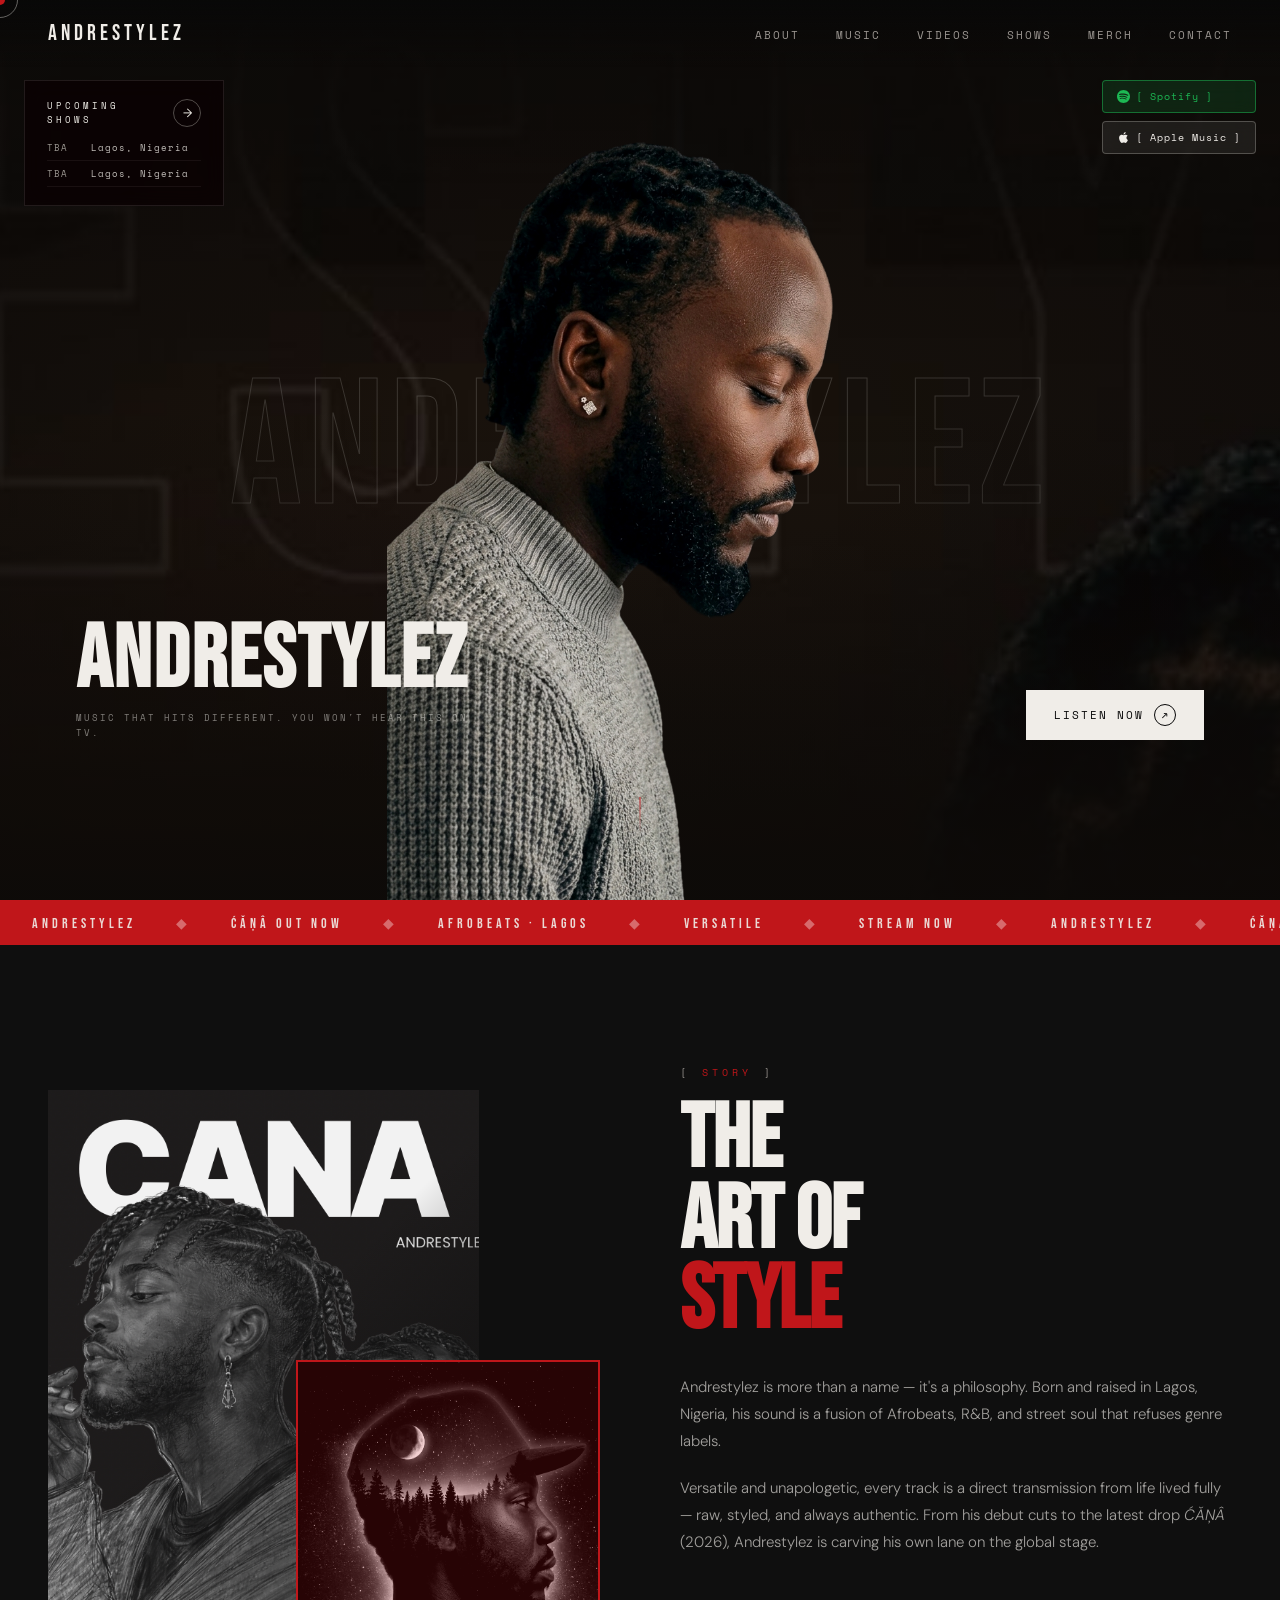
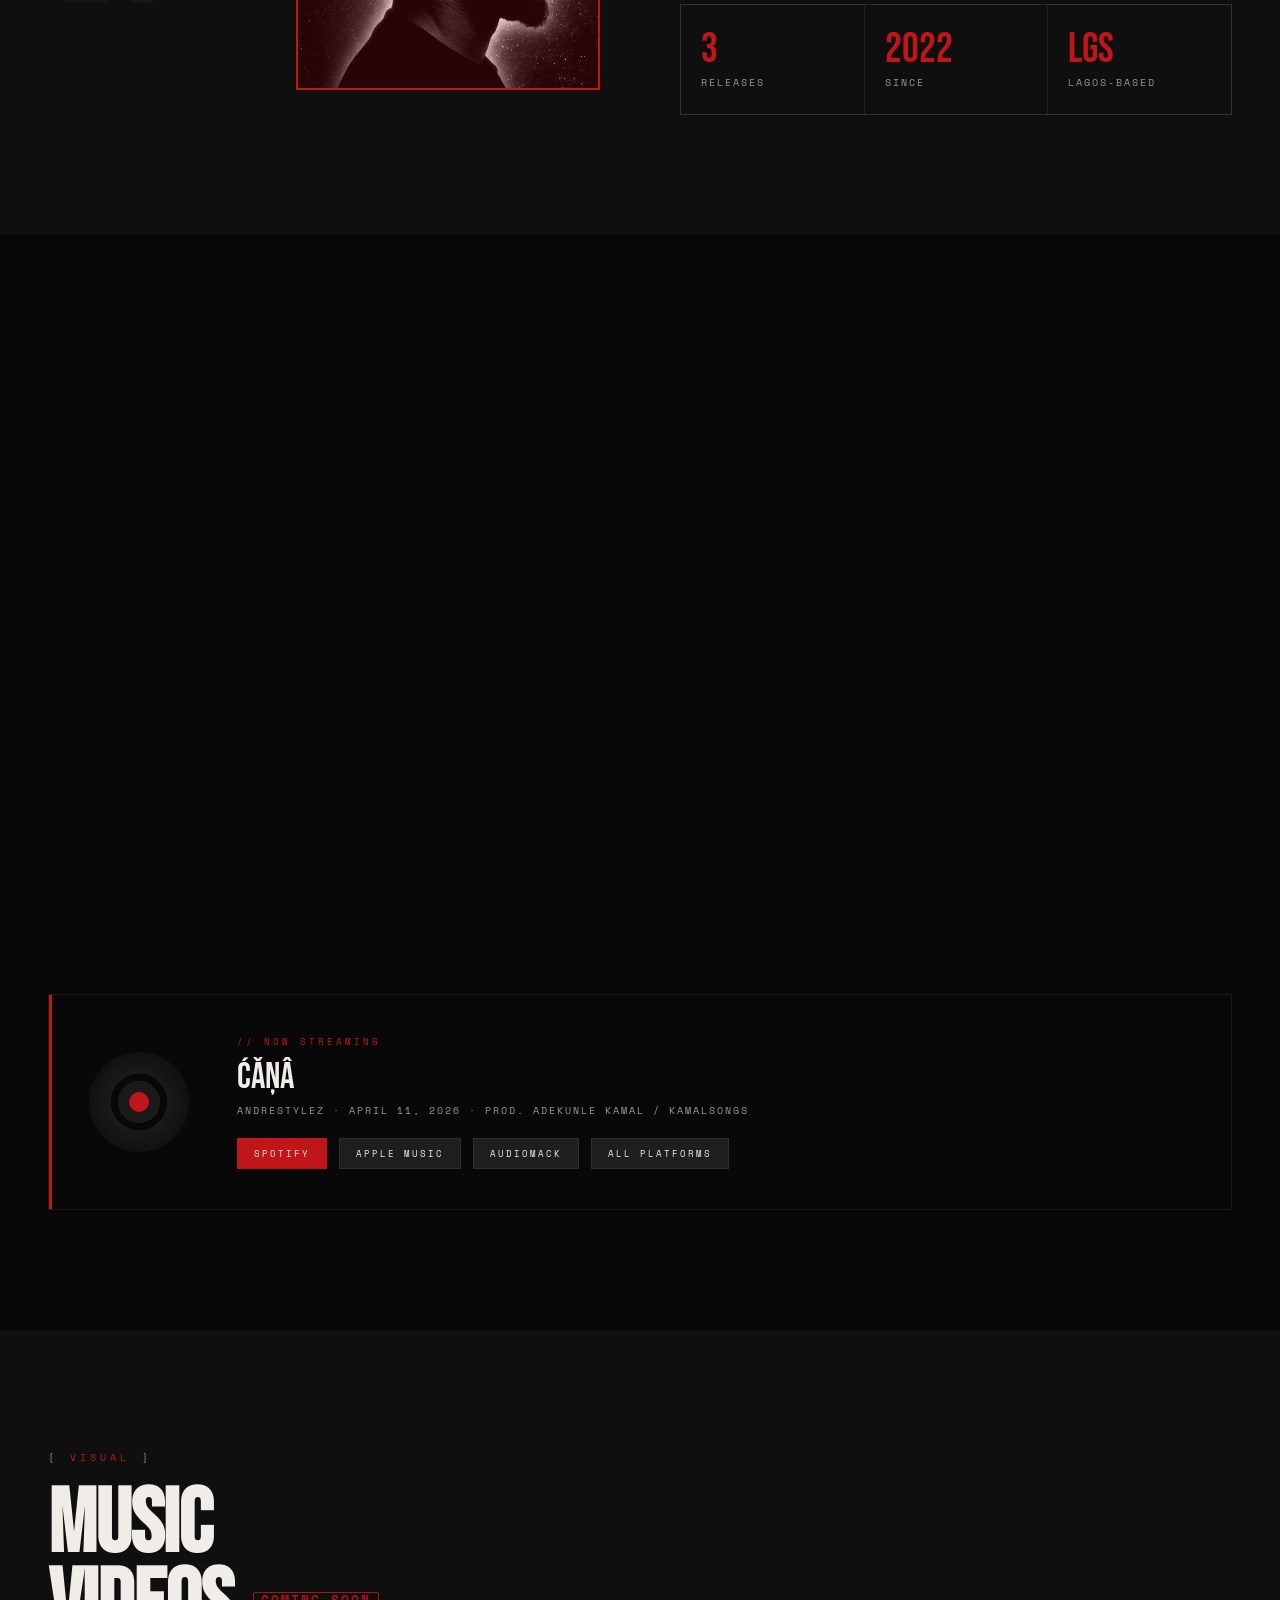
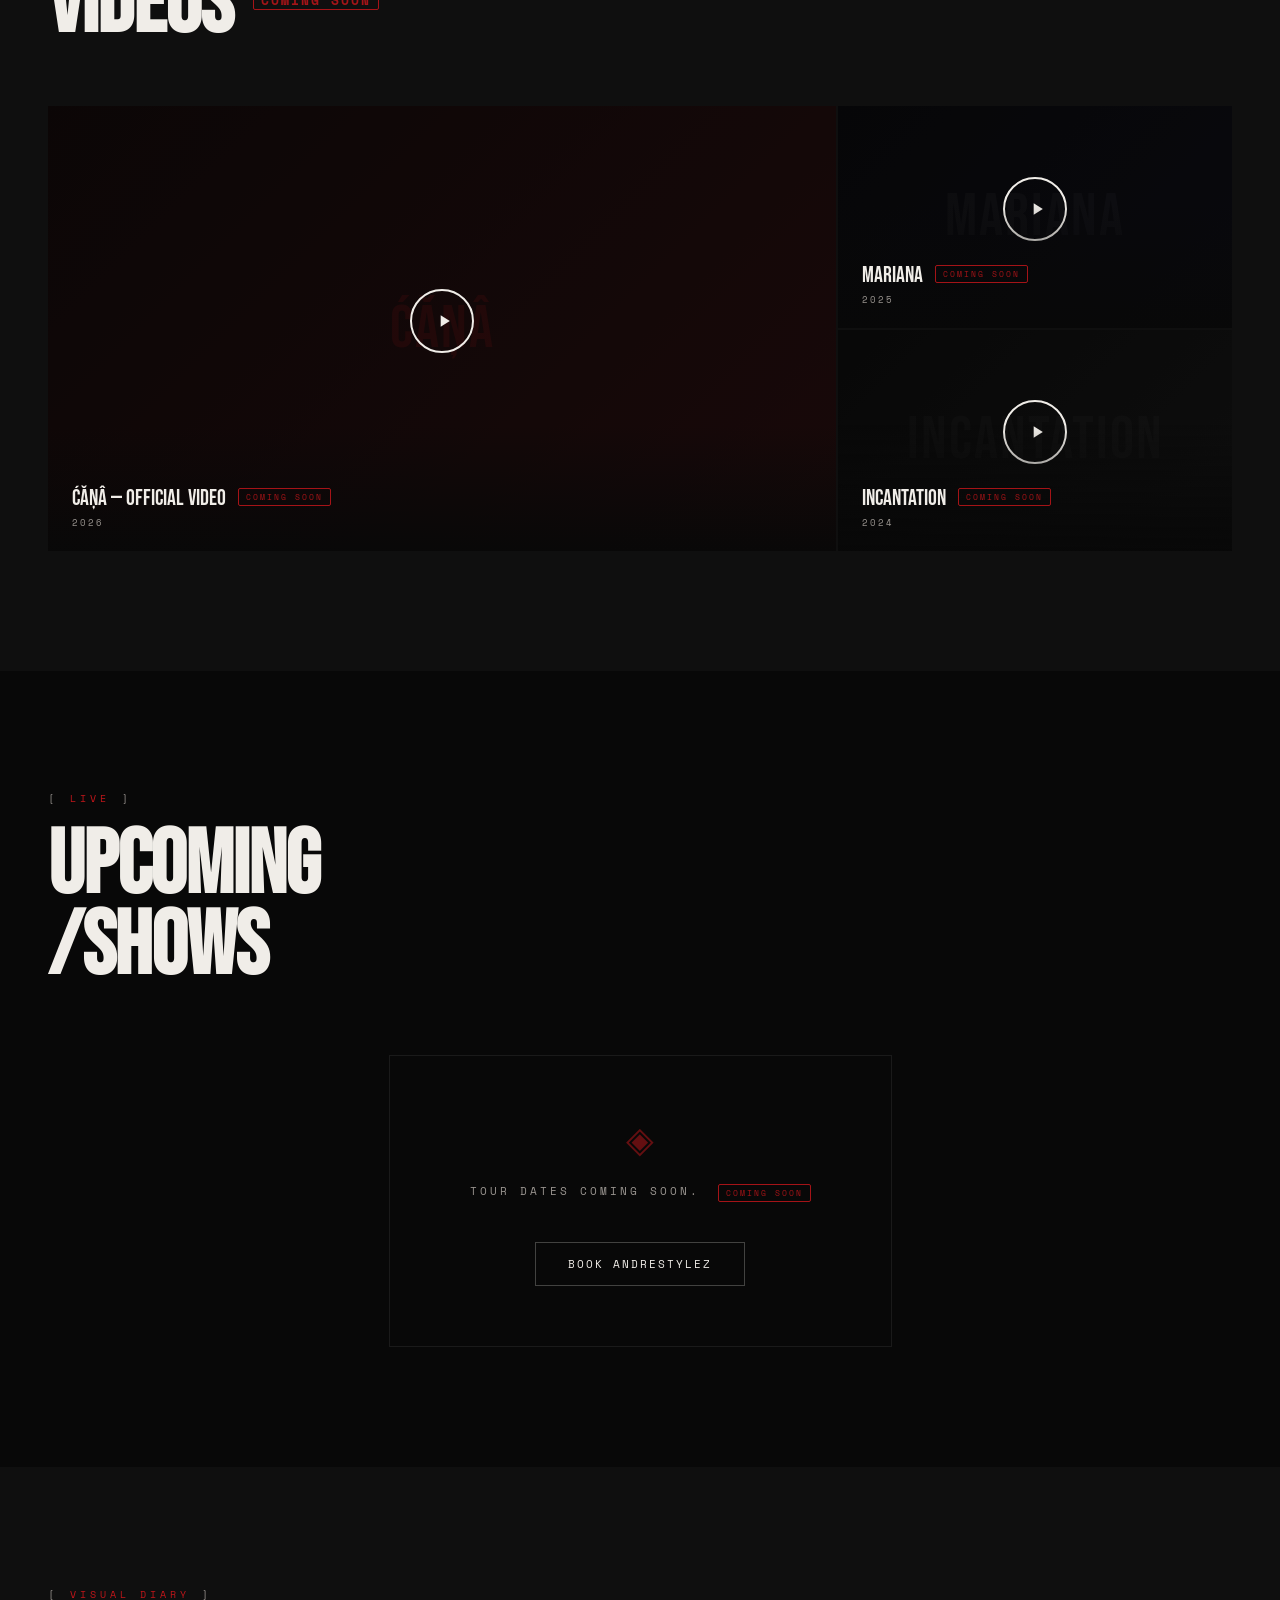
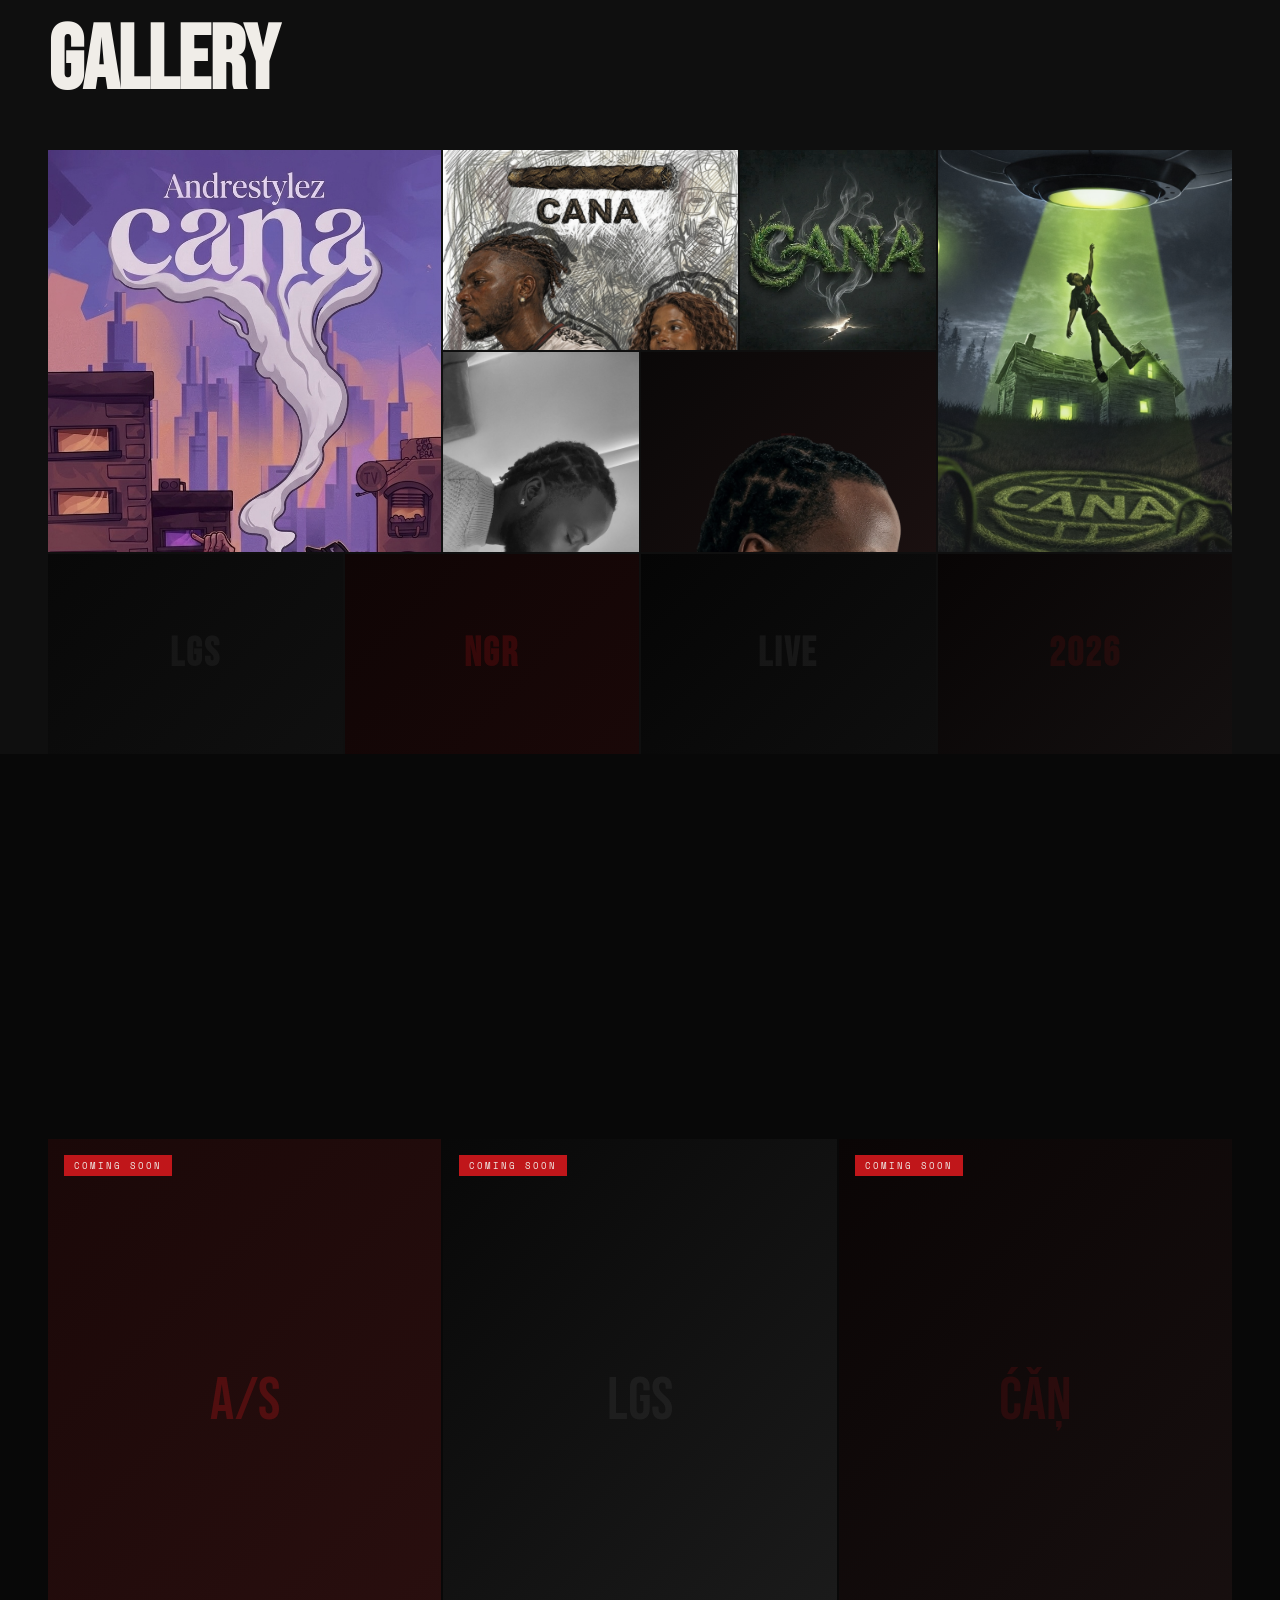
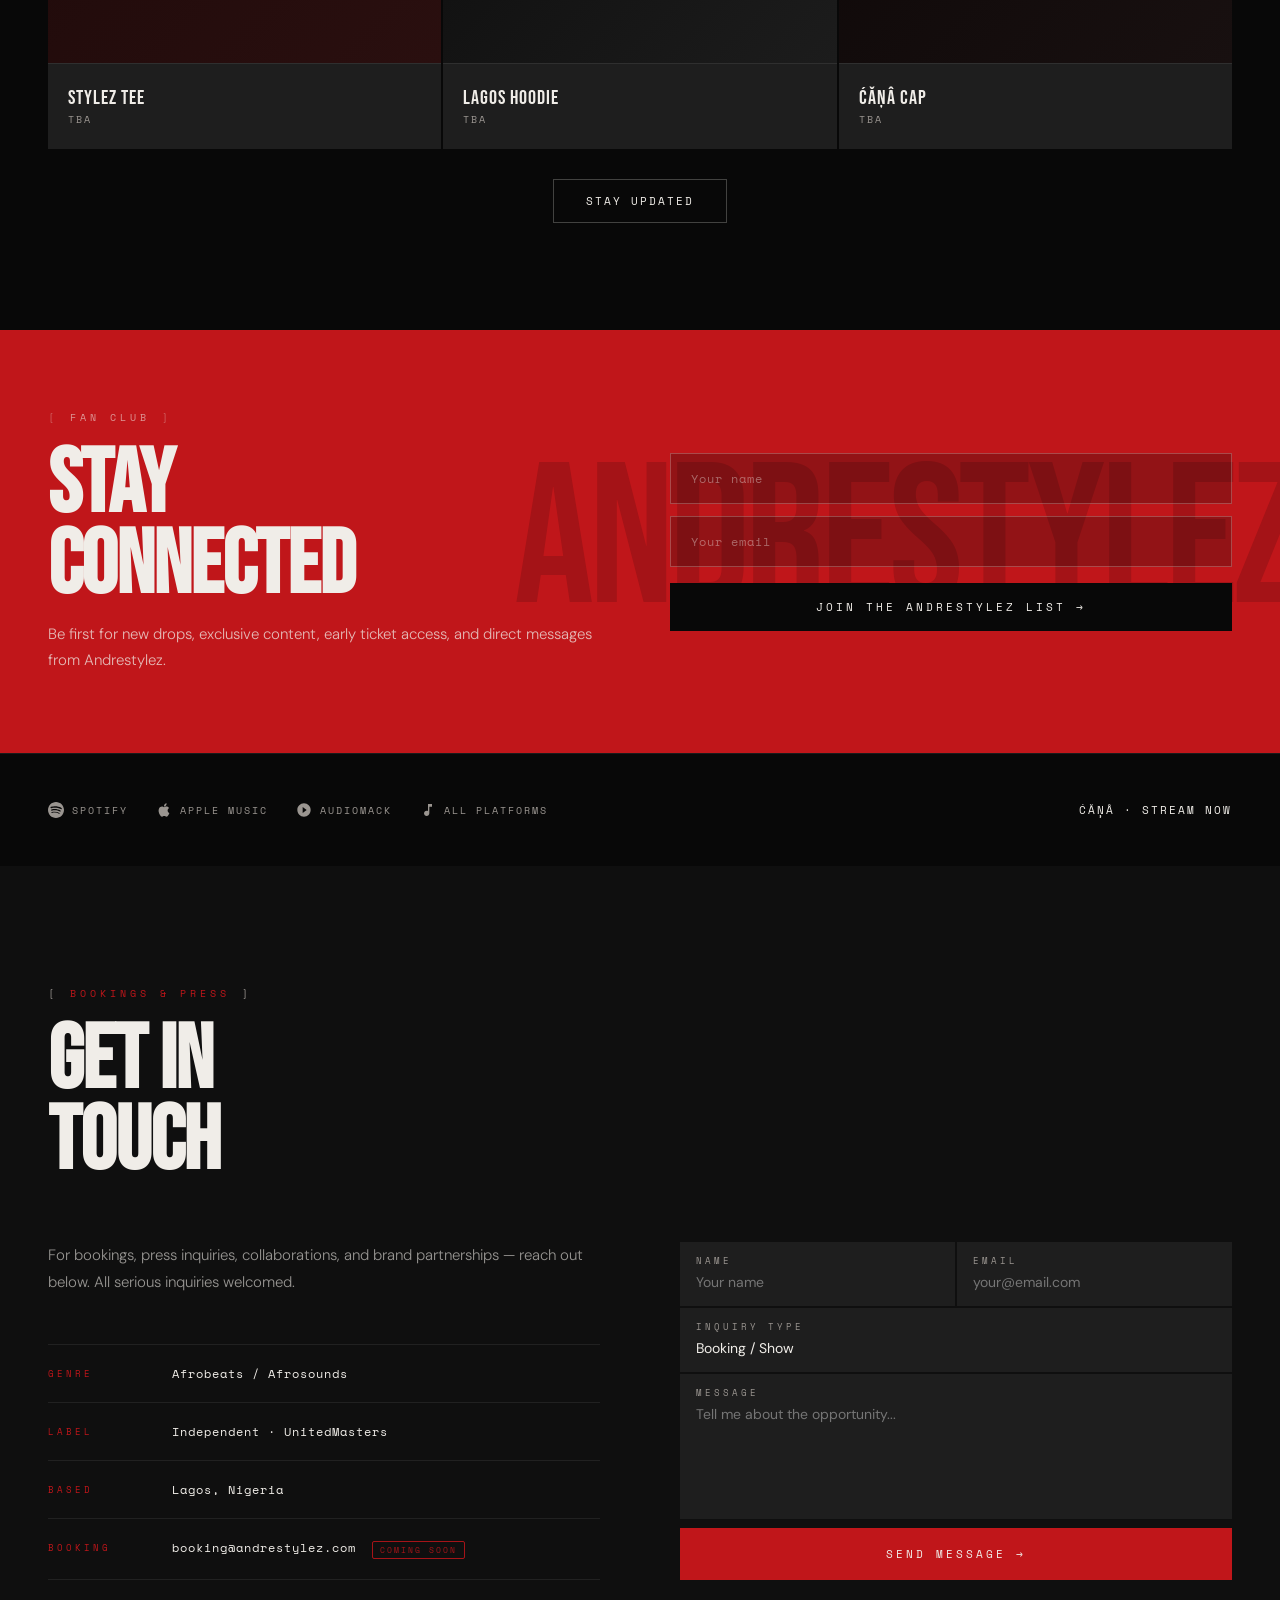
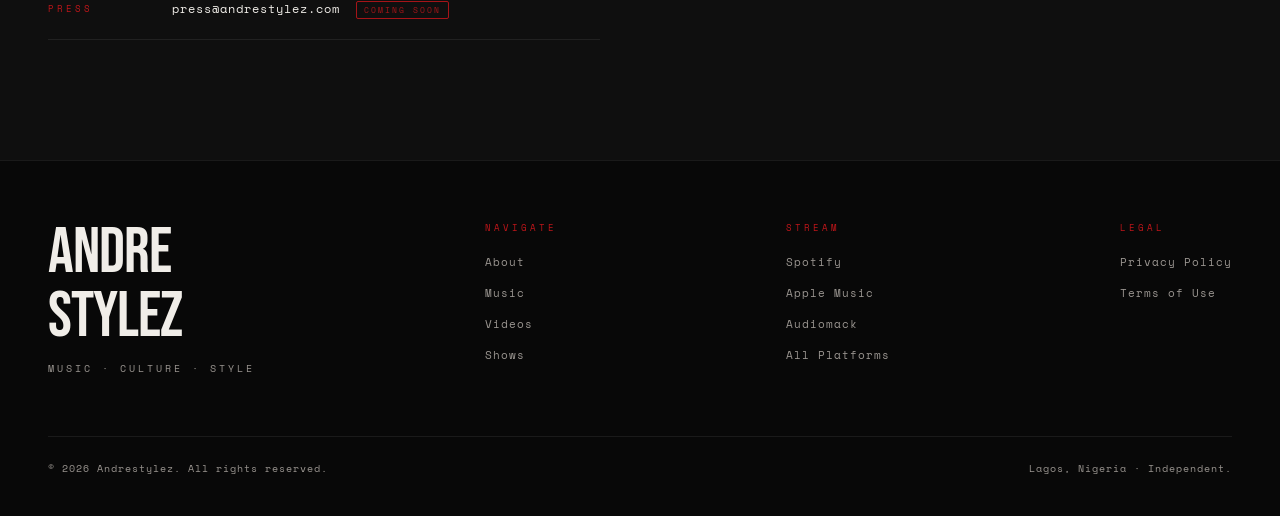
==== commit c021be7a: "Add files via upload" ====
--- a/index.html
+++ b/index.html
@@ -52,7 +52,7 @@
 <section id="hero">
   <!-- Layer 1: warm atmospheric texture -->
   <div class="hero-texture-bg">
-    <img src="assets/images/hero-bg-texture.png" alt="" aria-hidden="true">
+    <img src="assets/images/hero-bg-uploaded.png" alt="" aria-hidden="true">
   </div>
   <!-- Layer 2: giant name watermark -->
   <div class="hero-bg-name" aria-hidden="true">ANDRESTYLEZ</div>
@@ -126,7 +126,7 @@
         <img src="assets/images/about-main.jpg" alt="Andrestylez">
       </div>
       <div class="about-img-accent">
-        <img src="assets/images/about-accent.jpg" alt="Andrestylez">
+        <img src="assets/images/about-accent.PNG" alt="Andrestylez">
       </div>
       <div class="about-year">26</div>
     </div>
@@ -164,7 +164,7 @@
 
       <div class="track-card tc1 reveal">
         <div class="track-art">
-          <img src="assets/images/cover-cana.jpg" alt="ĆǍŅÂ" class="track-cover-img">
+          <img src="assets/images/cover-cana.png" alt="ĆǍŅÂ" class="track-cover-img">
         </div>
         <div class="track-num">01</div>
         <div class="track-overlay">
@@ -178,7 +178,7 @@
 
       <div class="track-card tc2 reveal" style="transition-delay:.1s">
         <div class="track-art">
-          <img src="assets/images/cover-mariana.jpg" alt="Mariana" class="track-cover-img">
+          <img src="assets/images/cover-mariana.png" alt="Mariana" class="track-cover-img">
         </div>
         <div class="track-num">02</div>
         <div class="track-overlay">
@@ -192,7 +192,7 @@
 
       <div class="track-card tc3 reveal" style="transition-delay:.2s">
         <div class="track-art">
-          <img src="assets/images/cover-incantation.jpg" alt="Incantation" class="track-cover-img">
+          <img src="assets/images/cover-incantation.jpeg" alt="Incantation" class="track-cover-img">
         </div>
         <div class="track-num">03</div>
         <div class="track-overlay">
@@ -298,23 +298,23 @@
       <div class="gal-img-fallback gp1">A</div>
     </div>
     <div class="gal-item gi2">
-      <img src="assets/images/gallery-2.jpg" alt="Andrestylez" class="gal-img">
+      <img src="assets/images/gallery-2.jpeg" alt="Andrestylez" class="gal-img">
       <div class="gal-img-fallback gp2">S</div>
     </div>
     <div class="gal-item gi3">
-      <img src="assets/images/gallery-3.jpg" alt="Andrestylez" class="gal-img">
+      <img src="assets/images/gallery-3.PNG" alt="Andrestylez" class="gal-img">
       <div class="gal-img-fallback gp3">T</div>
     </div>
     <div class="gal-item gi4">
-      <img src="assets/images/gallery-4.jpg" alt="Andrestylez" class="gal-img">
+      <img src="assets/images/gallery-4.png" alt="Andrestylez" class="gal-img">
       <div class="gal-img-fallback gp4">Y</div>
     </div>
     <div class="gal-item gi5">
-      <img src="assets/images/gallery-5.jpg" alt="Andrestylez" class="gal-img">
+      <img src="assets/images/IMG_0084.jpeg" alt="Andrestylez" class="gal-img">
       <div class="gal-img-fallback gp5">L</div>
     </div>
     <div class="gal-item gi6">
-      <img src="assets/images/gallery-6.jpg" alt="Andrestylez" class="gal-img">
+      <img src="assets/images/hero-artist.png" alt="Andrestylez" class="gal-img">
       <div class="gal-img-fallback gp6">Z</div>
     </div>
     <div class="gal-item gi7"><div class="gal-placeholder gp7">LGS</div></div>
--- a/assets/css/style.css
+++ b/assets/css/style.css
@@ -1095,29 +1095,28 @@
   position: absolute;
   inset: 0;
   z-index: 0;
-  background-image: url('assets/images/hero-bg-texture.png');
+  background-image: url('assets/images/hero-bg-uploaded.png');
   background-size: cover;
-  background-position: center;
-  opacity: 0.7;
+  background-position: center top;
+  opacity: 1;
 }
 
 /* Giant name behind everything */
 .hero-bg-name {
   position: absolute;
-  top: 0;
-  left: 0;
-  right: 0;
+  top: 50%;
+  left: 50%;
+  transform: translate(-50%, -50%);
   font-family: var(--font-display);
   font-size: clamp(80px, 14vw, 200px);
   letter-spacing: 6px;
   color: transparent;
-  -webkit-text-stroke: 1px rgba(240,237,232,0.15);
+  -webkit-text-stroke: 1px rgba(240,237,232,0.18);
   white-space: nowrap;
   z-index: 1;
   pointer-events: none;
-  line-height: 0.9;
-  overflow: hidden;
-  padding-top: 0;
+  line-height: 1;
+  text-align: center;
 }
 
 /* Full-bleed photo — portrait sits right-center */
@@ -1414,7 +1413,7 @@
   height: 100%;
   object-fit: cover;
   object-position: center center;
-  opacity: 0.65;
+  opacity: 1;
   display: block;
 }
 
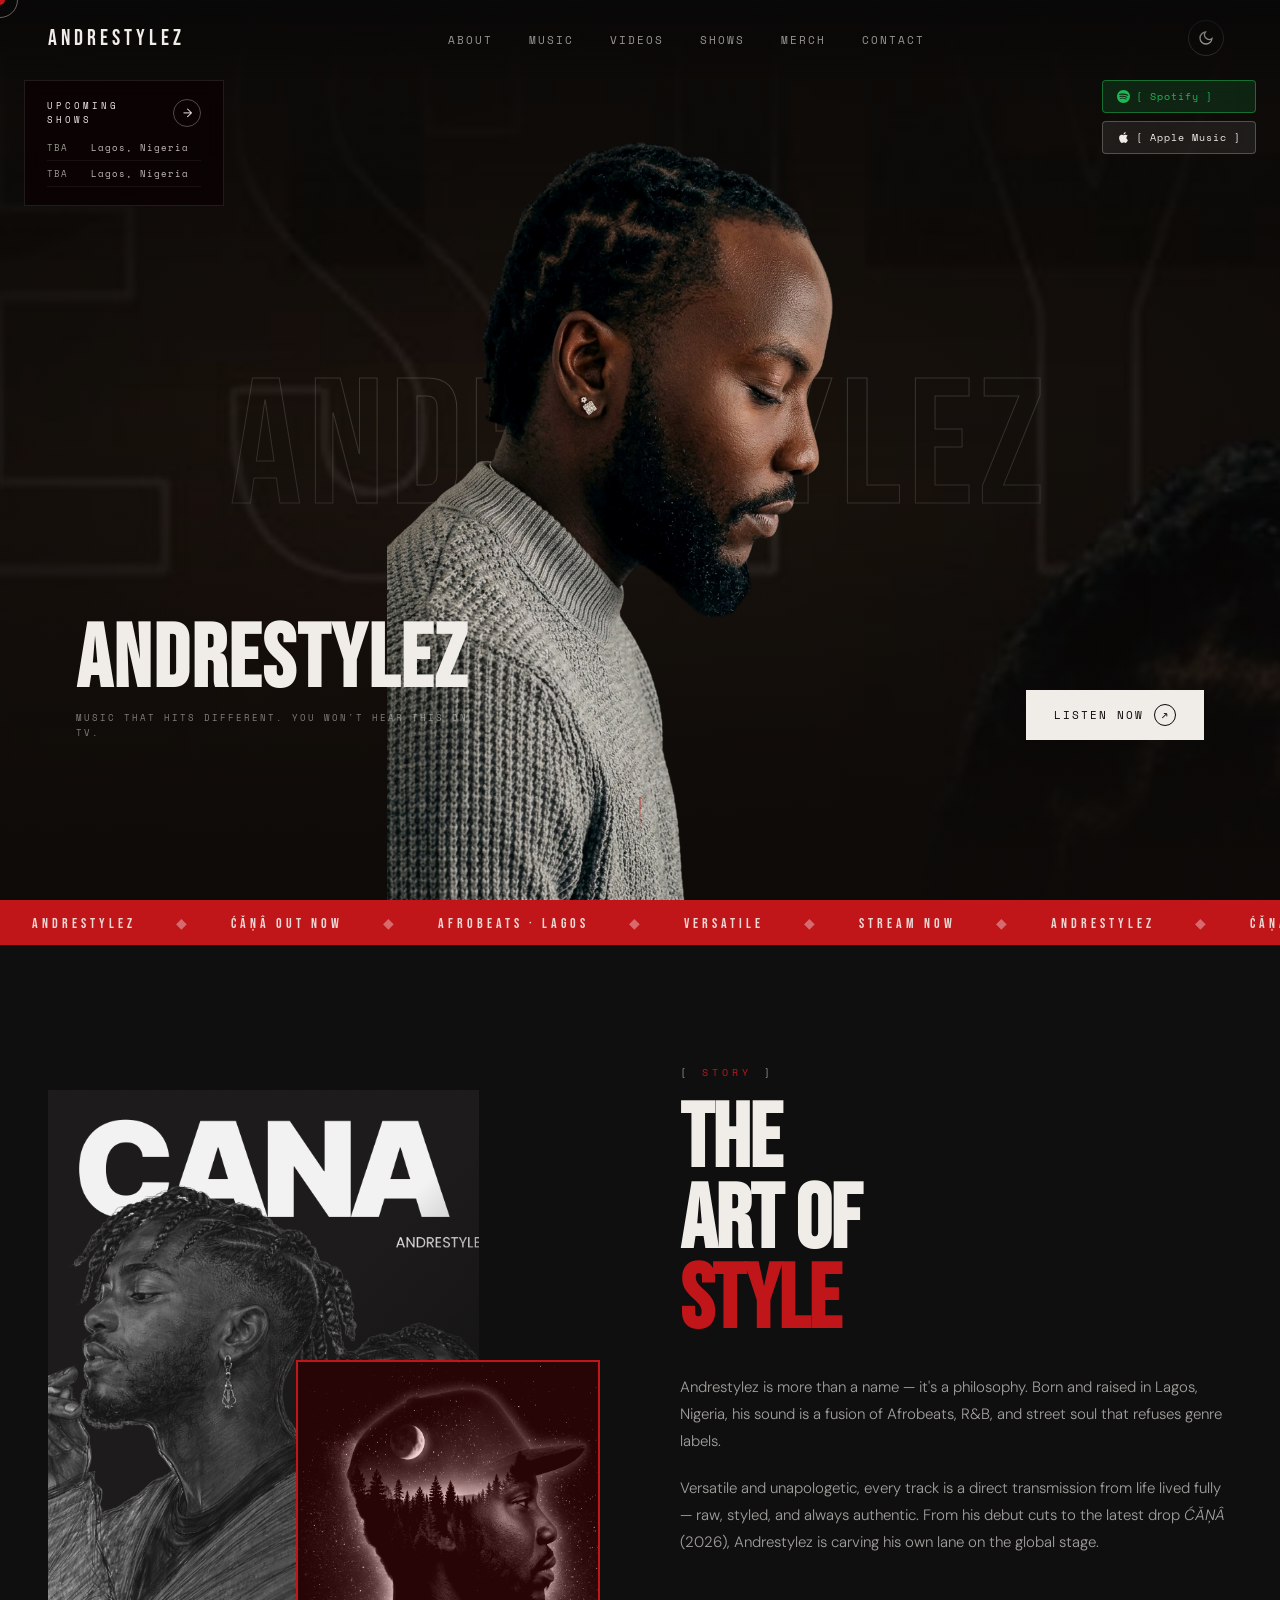
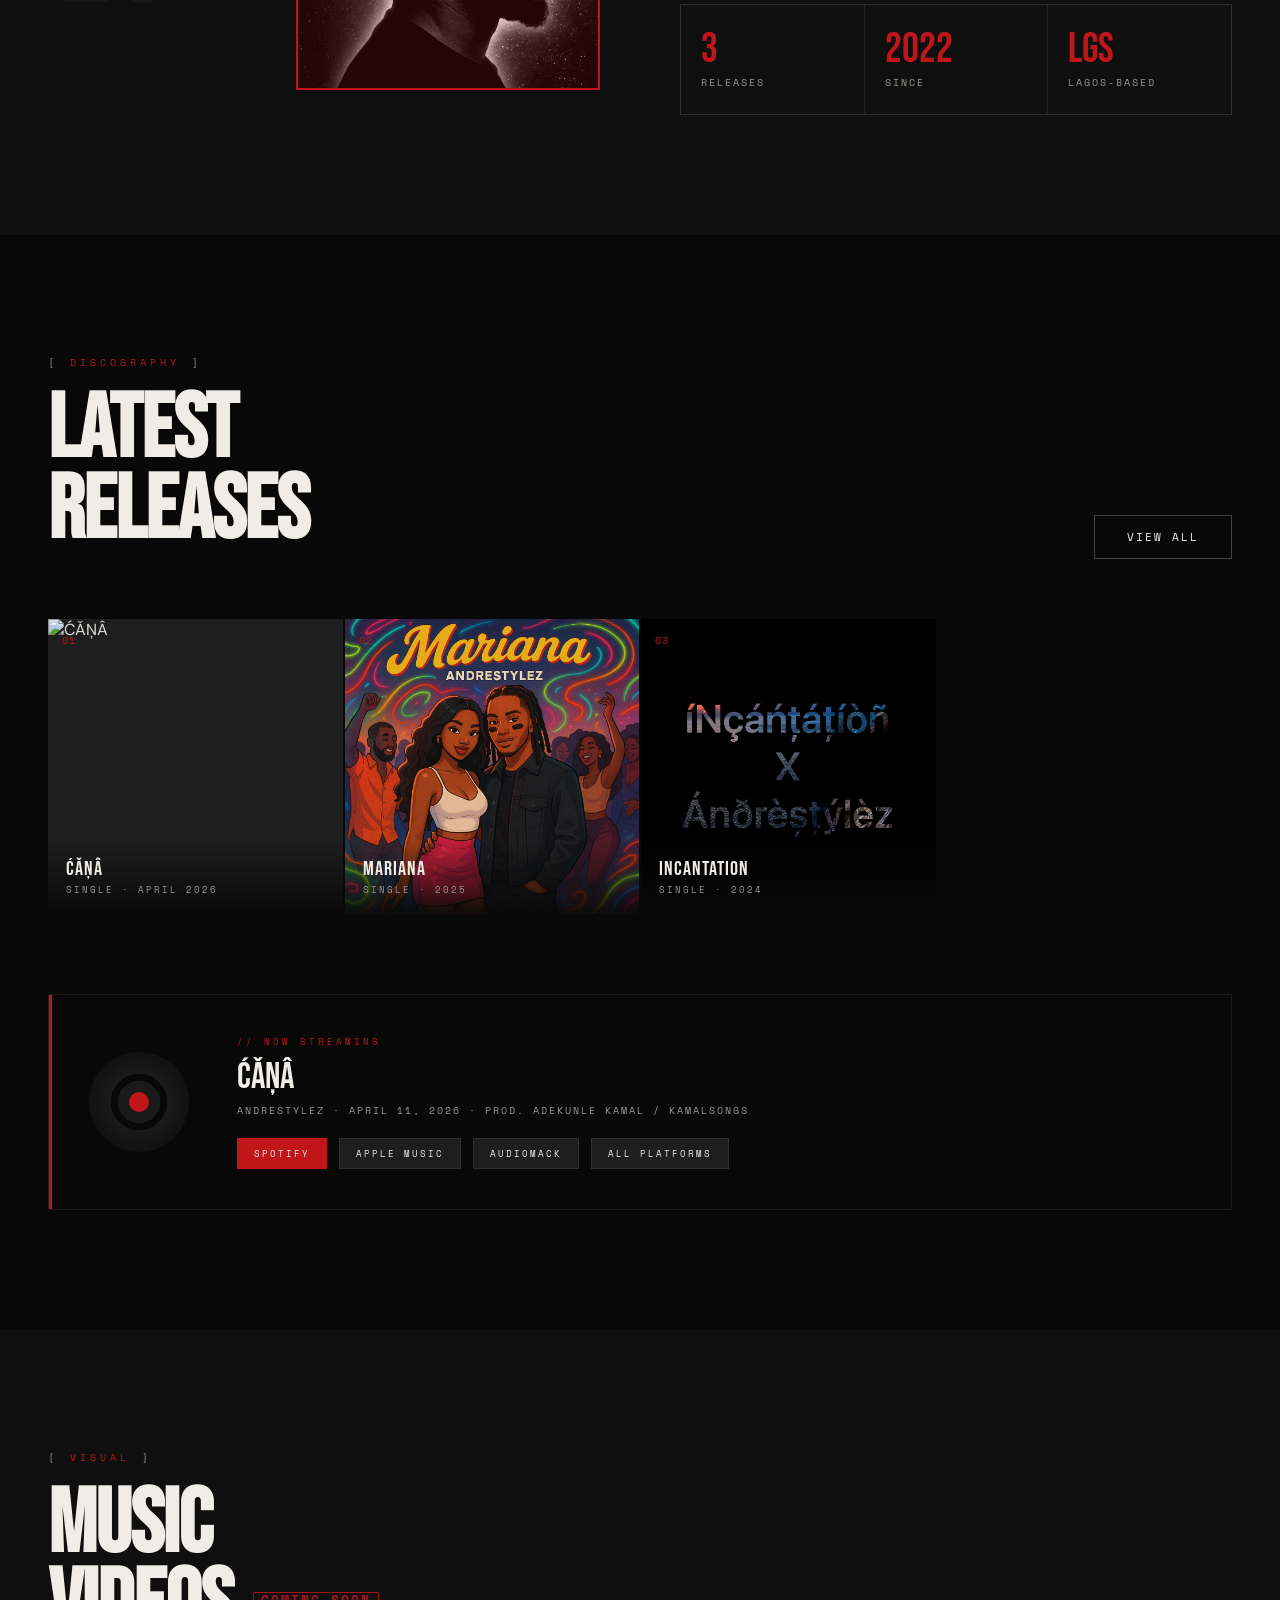
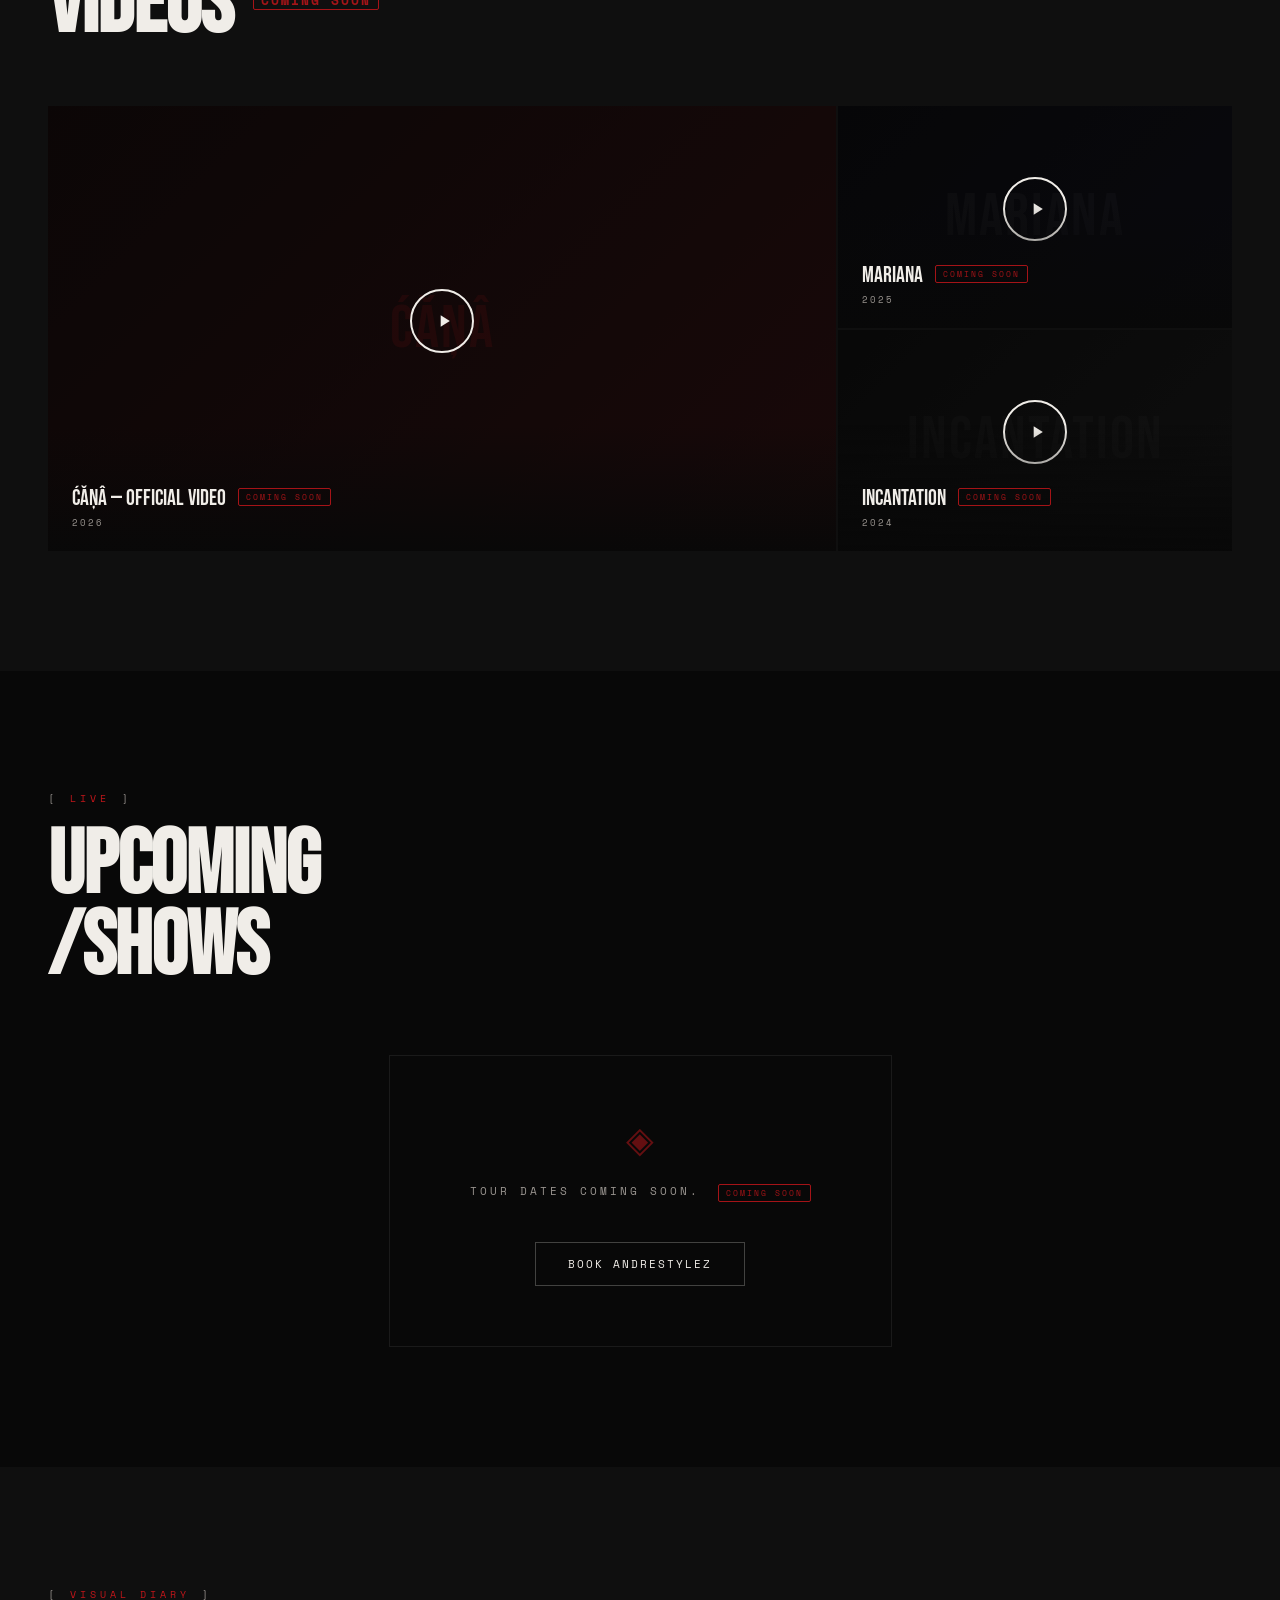
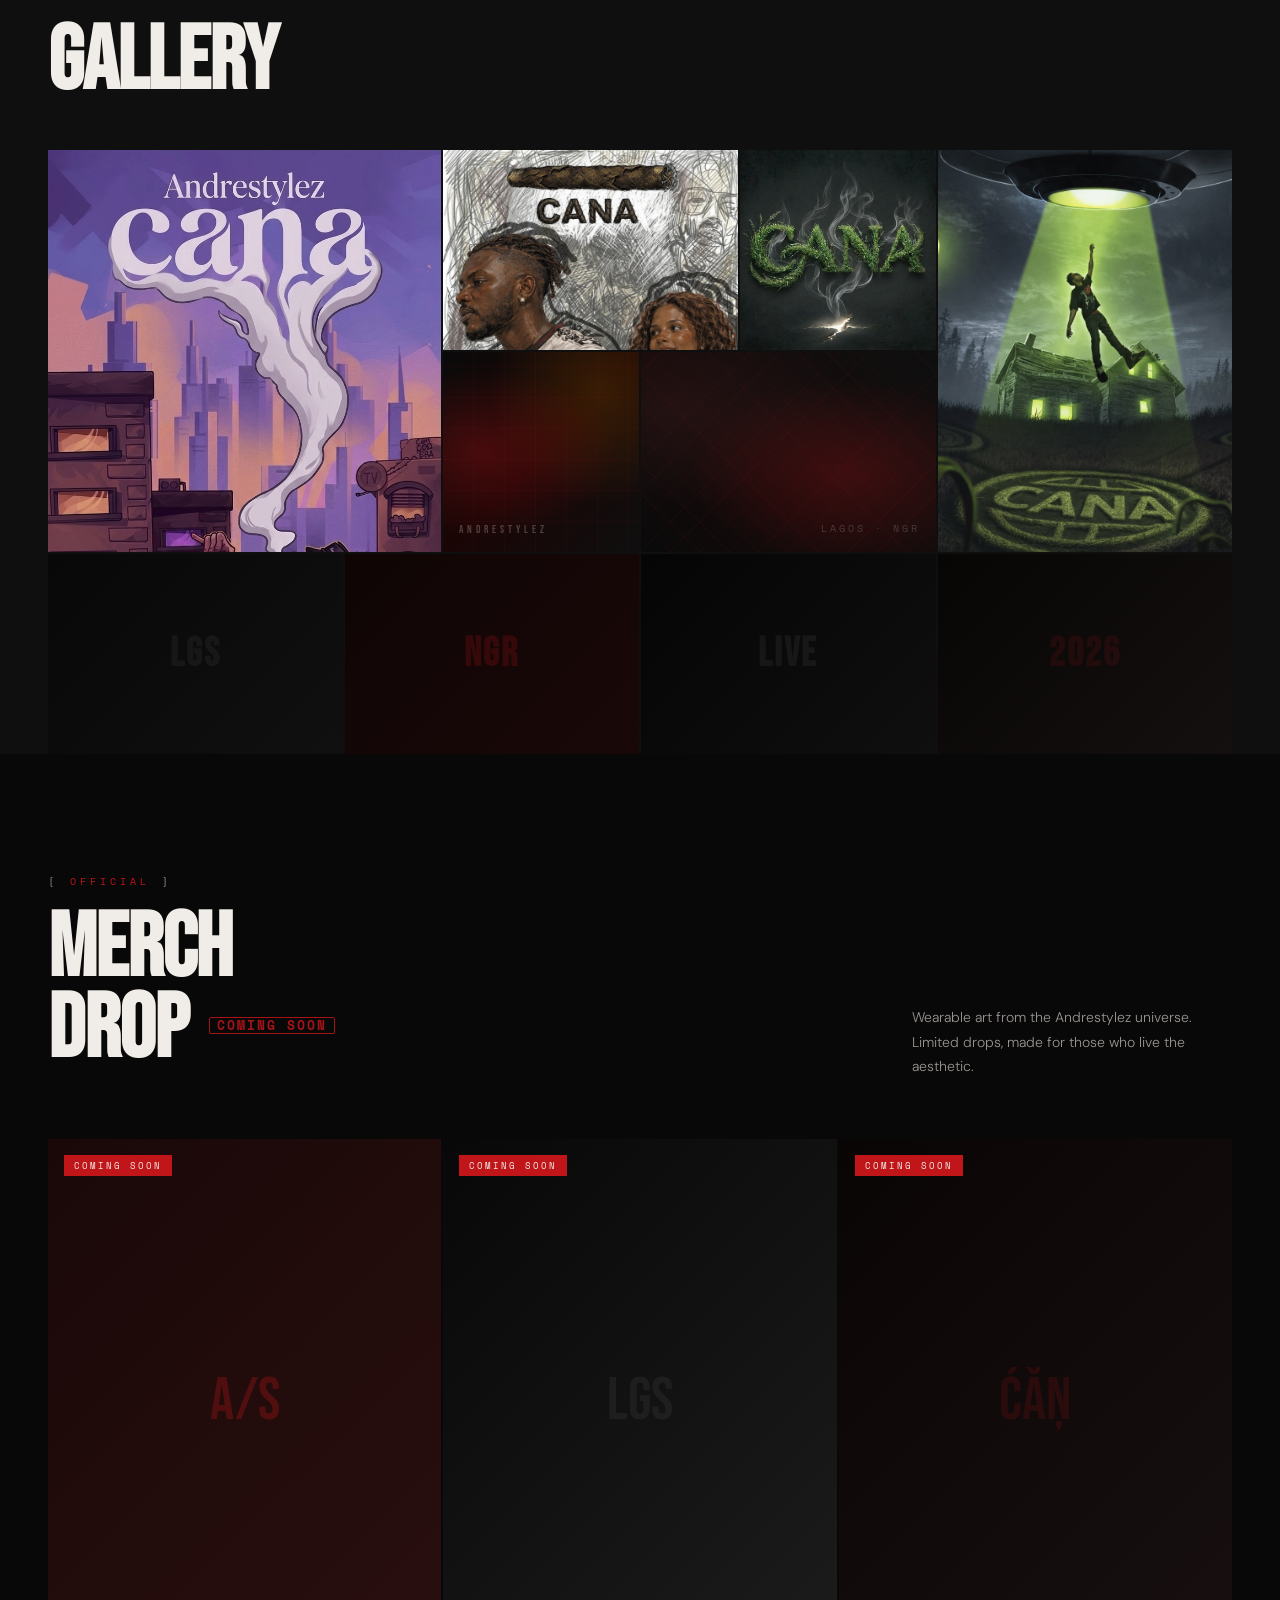
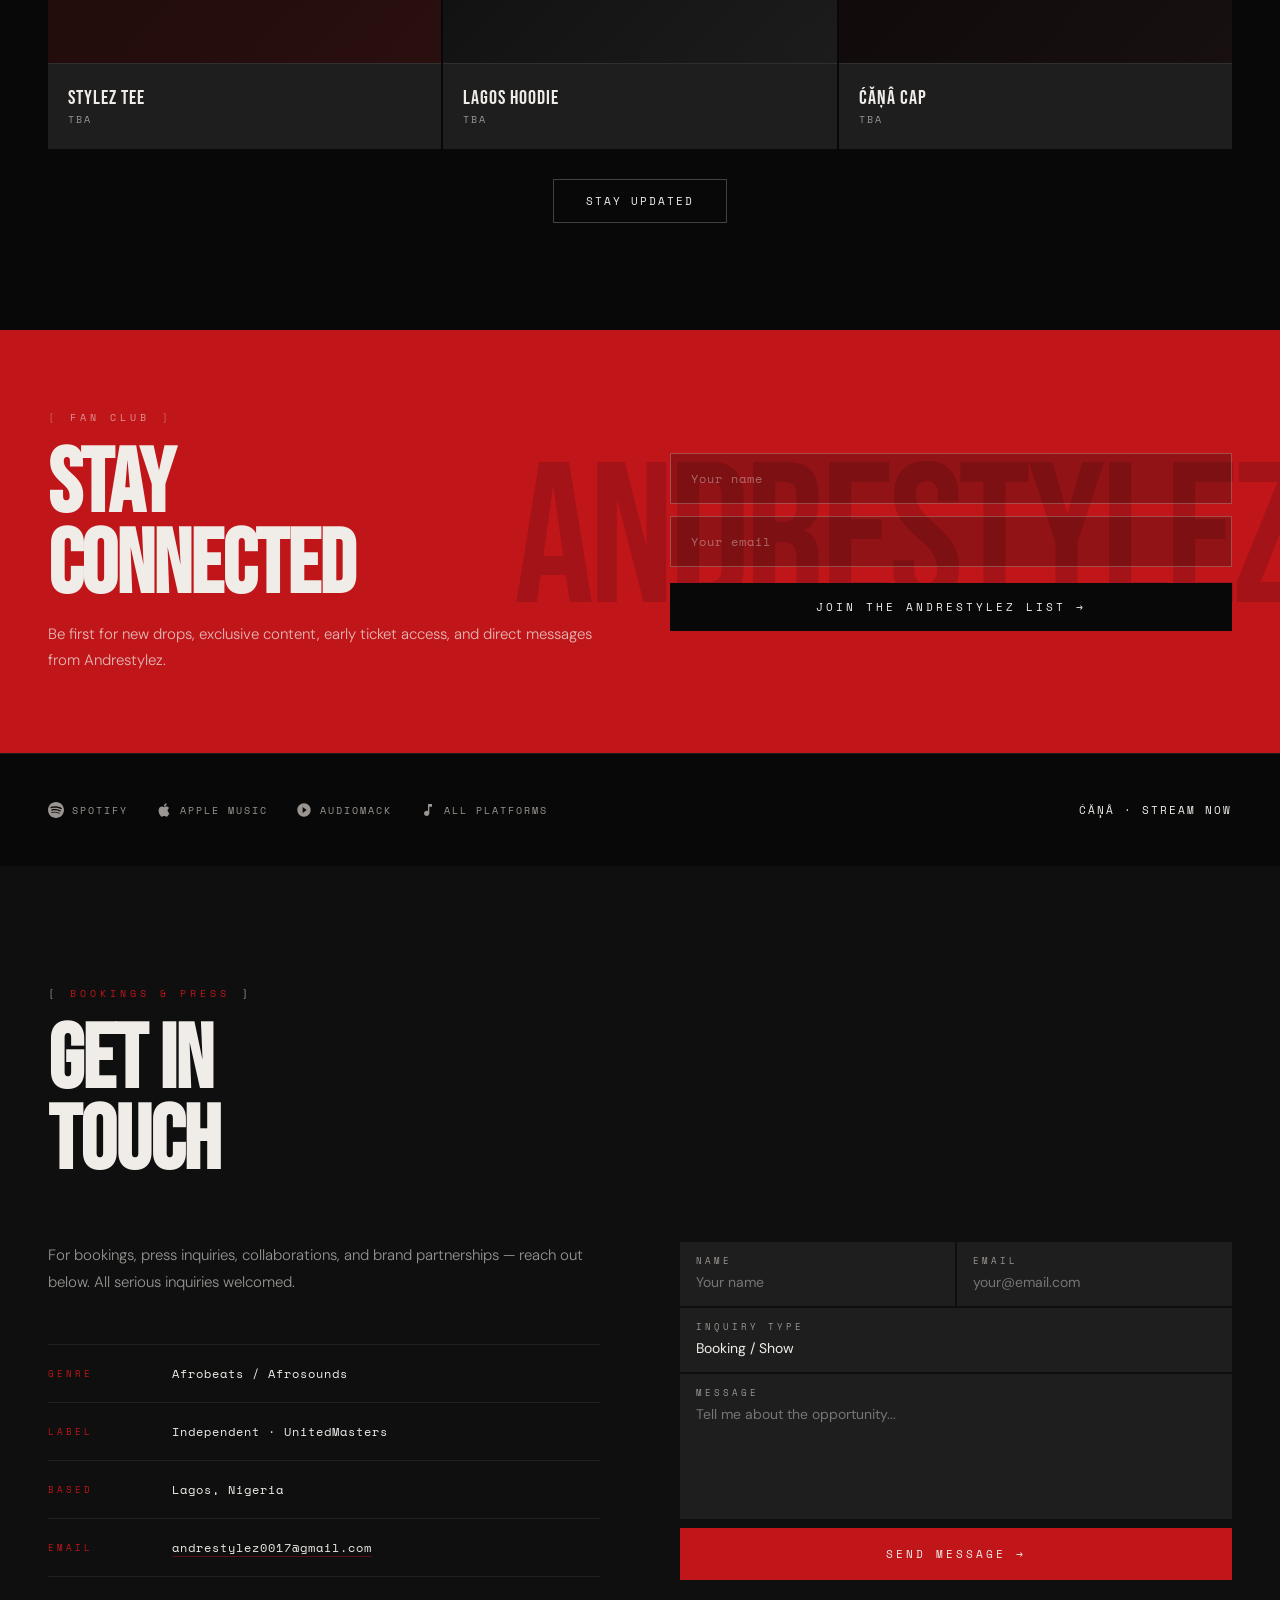
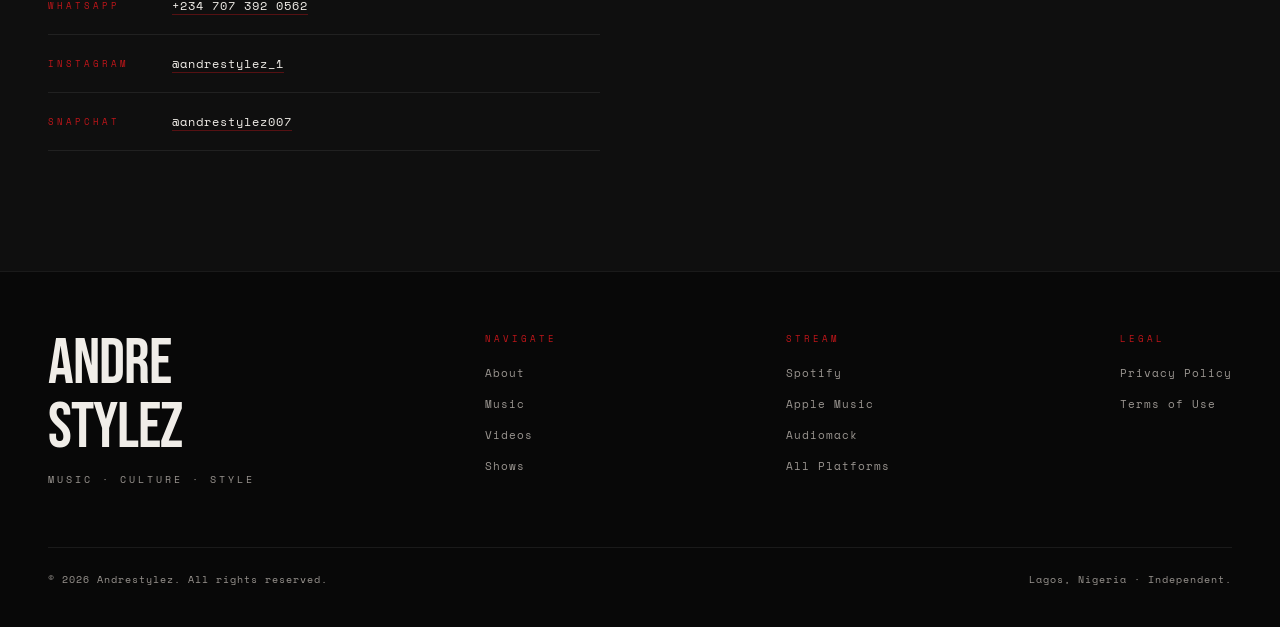
==== commit 517879bc: "Add files via upload" ====
--- a/index.html
+++ b/index.html
@@ -23,6 +23,10 @@
     <li><a href="#merch">Merch</a></li>
     <li><a href="#contact">Contact</a></li>
   </ul>
+  <button class="theme-toggle" id="themeToggle" aria-label="Toggle light/dark mode">
+    <svg class="icon-moon" viewBox="0 0 24 24" fill="none" stroke="currentColor" stroke-width="2"><path d="M21 12.79A9 9 0 1 1 11.21 3 7 7 0 0 0 21 12.79z"/></svg>
+    <svg class="icon-sun" viewBox="0 0 24 24" fill="none" stroke="currentColor" stroke-width="2"><circle cx="12" cy="12" r="5"/><line x1="12" y1="1" x2="12" y2="3"/><line x1="12" y1="21" x2="12" y2="23"/><line x1="4.22" y1="4.22" x2="5.64" y2="5.64"/><line x1="18.36" y1="18.36" x2="19.78" y2="19.78"/><line x1="1" y1="12" x2="3" y2="12"/><line x1="21" y1="12" x2="23" y2="12"/><line x1="4.22" y1="19.78" x2="5.64" y2="18.36"/><line x1="18.36" y1="5.64" x2="19.78" y2="4.22"/></svg>
+  </button>
   <button class="hamburger" id="hamburger" aria-label="Menu">
     <span></span><span></span><span></span>
   </button>
@@ -310,12 +314,10 @@
       <div class="gal-img-fallback gp4">Y</div>
     </div>
     <div class="gal-item gi5">
-      <img src="assets/images/IMG_0084.jpeg" alt="Andrestylez" class="gal-img">
-      <div class="gal-img-fallback gp5">L</div>
+      <div class="gal-mesh gm5"></div>
     </div>
     <div class="gal-item gi6">
-      <img src="assets/images/hero-artist.png" alt="Andrestylez" class="gal-img">
-      <div class="gal-img-fallback gp6">Z</div>
+      <div class="gal-mesh gm6"></div>
     </div>
     <div class="gal-item gi7"><div class="gal-placeholder gp7">LGS</div></div>
     <div class="gal-item gi8"><div class="gal-placeholder gp8">NGR</div></div>
@@ -401,8 +403,10 @@
           <div class="contact-item"><div class="ci-label">Genre</div><div class="ci-val">Afrobeats / Afrosounds</div></div>
           <div class="contact-item"><div class="ci-label">Label</div><div class="ci-val">Independent · UnitedMasters</div></div>
           <div class="contact-item"><div class="ci-label">Based</div><div class="ci-val">Lagos, Nigeria</div></div>
-          <div class="contact-item"><div class="ci-label">Booking</div><div class="ci-val">booking@andrestylez.com <span class="coming-soon-tag">Coming Soon</span></div></div>
-          <div class="contact-item"><div class="ci-label">Press</div><div class="ci-val">press@andrestylez.com <span class="coming-soon-tag">Coming Soon</span></div></div>
+          <div class="contact-item"><div class="ci-label">Email</div><div class="ci-val"><a href="mailto:andrestylez0017@gmail.com" class="contact-link">andrestylez0017@gmail.com</a></div></div>
+          <div class="contact-item"><div class="ci-label">WhatsApp</div><div class="ci-val"><a href="https://wa.me/2347073920562" target="_blank" rel="noopener" class="contact-link">+234 707 392 0562</a></div></div>
+          <div class="contact-item"><div class="ci-label">Instagram</div><div class="ci-val"><a href="https://instagram.com/andrestylez_1" target="_blank" rel="noopener" class="contact-link">@andrestylez_1</a></div></div>
+          <div class="contact-item"><div class="ci-label">Snapchat</div><div class="ci-val"><a href="https://snapchat.com/add/andrestylez007" target="_blank" rel="noopener" class="contact-link">@andrestylez007</a></div></div>
         </div>
       </div>
       <div class="contact-form reveal-right">
@@ -421,7 +425,7 @@
           </select>
         </div>
         <div class="form-field"><label>Message</label><textarea placeholder="Tell me about the opportunity..."></textarea></div>
-        <button class="form-submit" type="button">Send Message →</button>
+        <button class="form-submit" type="button" id="sendMsgBtn">Send Message →</button>
       </div>
     </div>
   </div>
--- a/assets/css/style.css
+++ b/assets/css/style.css
@@ -1569,3 +1569,260 @@
   }
 }
 
+
+/* ═══════════════════════════════════════════════════════════════
+   THEME TOGGLE BUTTON
+═══════════════════════════════════════════════════════════════ */
+.theme-toggle {
+  background: none;
+  border: 1px solid rgba(240,237,232,0.2);
+  border-radius: 50%;
+  width: 36px;
+  height: 36px;
+  display: flex;
+  align-items: center;
+  justify-content: center;
+  cursor: pointer;
+  color: var(--white);
+  transition: border-color .2s, color .2s, background .2s;
+  flex-shrink: 0;
+  margin-right: 8px;
+}
+.theme-toggle:hover { border-color: var(--red); color: var(--red); }
+.theme-toggle svg { width: 16px; height: 16px; }
+.theme-toggle .icon-sun { display: none; }
+.theme-toggle .icon-moon { display: block; }
+
+/* ═══════════════════════════════════════════════════════════════
+   CONTACT LINKS
+═══════════════════════════════════════════════════════════════ */
+.contact-link {
+  color: var(--white);
+  text-decoration: none;
+  border-bottom: 1px solid rgba(192,22,26,0.4);
+  transition: color .2s, border-color .2s;
+}
+.contact-link:hover { color: var(--red); border-color: var(--red); }
+
+/* ═══════════════════════════════════════════════════════════════
+   GALLERY MESH ITEMS
+═══════════════════════════════════════════════════════════════ */
+.gal-mesh {
+  width: 100%;
+  height: 100%;
+  position: relative;
+  overflow: hidden;
+}
+.gm5 {
+  background: 
+    radial-gradient(ellipse at 20% 50%, rgba(192,22,26,0.3) 0%, transparent 60%),
+    radial-gradient(ellipse at 80% 20%, rgba(240,160,0,0.15) 0%, transparent 50%),
+    linear-gradient(135deg, #0a0a0a 0%, #1a0505 50%, #0f0f0f 100%);
+}
+.gm5::before {
+  content: '';
+  position: absolute;
+  inset: 0;
+  background-image: 
+    repeating-linear-gradient(0deg, transparent, transparent 30px, rgba(192,22,26,0.06) 30px, rgba(192,22,26,0.06) 31px),
+    repeating-linear-gradient(90deg, transparent, transparent 30px, rgba(192,22,26,0.06) 30px, rgba(192,22,26,0.06) 31px);
+}
+.gm5::after {
+  content: 'ANDRESTYLEZ';
+  position: absolute;
+  bottom: 16px;
+  left: 16px;
+  font-family: var(--font-display);
+  font-size: 11px;
+  letter-spacing: 4px;
+  color: rgba(240,237,232,0.25);
+}
+.gm6 {
+  background:
+    radial-gradient(ellipse at 70% 60%, rgba(192,22,26,0.25) 0%, transparent 55%),
+    radial-gradient(ellipse at 10% 30%, rgba(100,50,50,0.2) 0%, transparent 50%),
+    linear-gradient(225deg, #0f0f0f 0%, #150a0a 60%, #0a0a0a 100%);
+}
+.gm6::before {
+  content: '';
+  position: absolute;
+  inset: 0;
+  background-image:
+    repeating-linear-gradient(45deg, transparent, transparent 20px, rgba(192,22,26,0.05) 20px, rgba(192,22,26,0.05) 21px),
+    repeating-linear-gradient(-45deg, transparent, transparent 20px, rgba(192,22,26,0.05) 20px, rgba(192,22,26,0.05) 21px);
+}
+.gm6::after {
+  content: 'LAGOS · NGR';
+  position: absolute;
+  bottom: 16px;
+  right: 16px;
+  font-family: var(--font-mono);
+  font-size: 10px;
+  letter-spacing: 3px;
+  color: rgba(240,237,232,0.2);
+}
+
+/* ═══════════════════════════════════════════════════════════════
+   LIGHT MODE
+   Applied when <html> has class "light"
+═══════════════════════════════════════════════════════════════ */
+html.light {
+  --black: #f5f2ee;
+  --deep: #ebe8e3;
+  --white: #1a1a1a;
+  --grey: #555050;
+  --mid: #ddd9d4;
+  --border: rgba(20,20,20,0.12);
+  --red: #b01015;
+  --red-dim: #7a0b0e;
+}
+
+/* Nav in light mode */
+html.light #mainNav {
+  background: rgba(245,242,238,0.95);
+  backdrop-filter: blur(12px);
+  border-bottom: 1px solid rgba(20,20,20,0.1);
+}
+html.light .nav-links a { color: #555; }
+html.light .nav-links a:hover { color: #1a1a1a; }
+html.light .nav-logo { color: #1a1a1a; }
+html.light .hamburger span { background: #1a1a1a; }
+html.light .theme-toggle { border-color: rgba(20,20,20,0.25); color: #1a1a1a; }
+html.light .theme-toggle .icon-sun { display: none; }
+html.light .theme-toggle .icon-moon { display: block; }
+
+/* Hero — keep dark so the photo works, just lighten overlays */
+html.light .hero-bg-name { -webkit-text-stroke: 1px rgba(20,20,20,0.12); }
+html.light .hero-name-main { color: #f0ede8; }
+html.light .hero-tagline-bottom { color: rgba(240,237,232,0.7); }
+html.light .hero-shows-panel { background: rgba(245,242,238,0.92); }
+html.light .hero-shows-panel * { color: #1a1a1a; }
+html.light .upcoming-label { color: #1a1a1a; }
+html.light .show-date { color: #555; }
+html.light .show-venue { color: #1a1a1a; }
+html.light .show-row { border-bottom-color: rgba(20,20,20,0.12); }
+
+/* Marquee */
+html.light .marquee { background: var(--red); }
+
+/* Sections */
+html.light #about { background: #ebe8e3; }
+html.light .about-body { color: rgba(20,20,20,0.75); }
+html.light .about-stat-num { color: #1a1a1a; }
+html.light .about-stat-label { color: #555; }
+html.light .stat-divider { background: rgba(20,20,20,0.15); }
+html.light .about-img-accent::before { background: linear-gradient(135deg, transparent 50%, #ebe8e3 100%); }
+
+/* Music section */
+html.light #music { background: #f5f2ee; }
+html.light .track-card { background: #ebe8e3; border-color: rgba(20,20,20,0.1); }
+html.light .track-card:hover { background: #e0ddd8; border-color: rgba(192,22,26,0.3); }
+html.light .track-title { color: #1a1a1a; }
+html.light .track-meta { color: #555; }
+html.light .track-tag { background: rgba(20,20,20,0.08); color: #555; }
+html.light .play-btn { background: rgba(20,20,20,0.08); color: #1a1a1a; }
+html.light .play-btn:hover { background: var(--red); color: #fff; }
+
+/* Shows */
+html.light #shows { background: #ebe8e3; }
+html.light .show-card { background: #f5f2ee; border-color: rgba(20,20,20,0.1); }
+html.light .show-card:hover { border-color: var(--red); }
+html.light .show-city { color: #1a1a1a; }
+html.light .show-country { color: #555; }
+html.light .show-tba { color: var(--red); }
+
+/* Gallery */
+html.light #gallery { background: #f5f2ee; }
+html.light .gal-img-fallback { background: #ddd9d4; color: #555; }
+html.light .gal-placeholder { background: #ddd9d4; color: #888; }
+
+/* Merch */
+html.light #merch { background: #ebe8e3; }
+html.light .merch-img-inner { background: #ddd9d4; color: #555; }
+
+/* Socials strip */
+html.light .socials-strip { background: #ebe8e3; border-color: rgba(20,20,20,0.1); }
+html.light .social-link { color: #555; }
+html.light .social-link:hover { color: var(--red); }
+
+/* Contact section */
+html.light #contact { background: #f5f2ee; }
+html.light .contact-info p { color: rgba(20,20,20,0.7); }
+html.light .ci-label { color: #888; }
+html.light .ci-val { color: #1a1a1a; }
+html.light .contact-link { color: #1a1a1a; border-bottom-color: rgba(176,16,21,0.35); }
+html.light .contact-link:hover { color: var(--red); }
+html.light .contact-item { border-bottom-color: rgba(20,20,20,0.1); }
+html.light .form-field label { color: #555; }
+html.light .form-field input,
+html.light .form-field select,
+html.light .form-field textarea { 
+  background: #ebe8e3; 
+  border-color: rgba(20,20,20,0.15); 
+  color: #1a1a1a; 
+}
+html.light .form-field input::placeholder,
+html.light .form-field textarea::placeholder { color: #aaa; }
+html.light .form-field input:focus,
+html.light .form-field select:focus,
+html.light .form-field textarea:focus { border-color: var(--red); }
+
+/* Newsletter */
+html.light .newsletter-section { background: #ebe8e3; }
+html.light .newsletter-form input { background: #f5f2ee; border-color: rgba(20,20,20,0.15); color: #1a1a1a; }
+
+/* Footer */
+html.light footer { background: #1a1a1a; }
+html.light .footer-logo { color: #f0ede8; }
+html.light .footer-tagline { color: #888; }
+html.light .footer-nav-title { color: #f0ede8; }
+html.light .footer-nav-links a { color: #888; }
+html.light .footer-nav-links a:hover { color: #f0ede8; }
+html.light .footer-copy { color: #555; }
+html.light .footer-bottom { border-top-color: rgba(240,237,232,0.08); }
+
+/* Section labels & titles in light mode */
+html.light .section-label { color: var(--red); }
+html.light .section-label::before,
+html.light .section-label::after { color: #aaa; }
+html.light .section-title { color: #1a1a1a; }
+
+/* Buttons in light mode */
+html.light .btn-ghost { color: #1a1a1a; border-color: #1a1a1a; }
+html.light .btn-ghost:hover { background: #1a1a1a; color: #f0ede8; }
+
+/* Cursor in light mode */
+html.light .cursor { background: var(--red); }
+html.light .cursor-ring { border-color: rgba(20,20,20,0.4); }
+
+/* Mobile menu */
+html.light .mobile-menu { background: rgba(245,242,238,0.98); }
+html.light .mobile-menu-links a { color: #1a1a1a; }
+html.light .mobile-menu-links a:hover { color: var(--red); }
+
+/* Videos section */
+html.light #videos { background: #ebe8e3; }
+html.light .video-card { background: #f5f2ee; border-color: rgba(20,20,20,0.1); }
+html.light .video-card:hover { border-color: var(--red); }
+html.light .video-title { color: #1a1a1a; }
+html.light .video-meta { color: #555; }
+
+/* Switch icon: show sun in light mode, hide moon */
+html.light .theme-toggle .icon-moon { display: none; }
+html.light .theme-toggle .icon-sun { display: block; }
+html.light .theme-toggle { border-color: rgba(20,20,20,0.25); color: #555; }
+html.light .theme-toggle:hover { color: var(--red); border-color: var(--red); }
+
+/* Smooth transitions for theme switch */
+body, #mainNav, section, .track-card, .show-card, .contact-item,
+.form-field input, .form-field select, .form-field textarea,
+.gal-placeholder, .merch-img-inner, .social-link, footer {
+  transition: background-color 0.3s ease, color 0.3s ease, border-color 0.3s ease;
+}
+
+/* Make nav display flex so toggle sits nicely */
+#mainNav {
+  display: flex;
+  align-items: center;
+  gap: 0;
+}
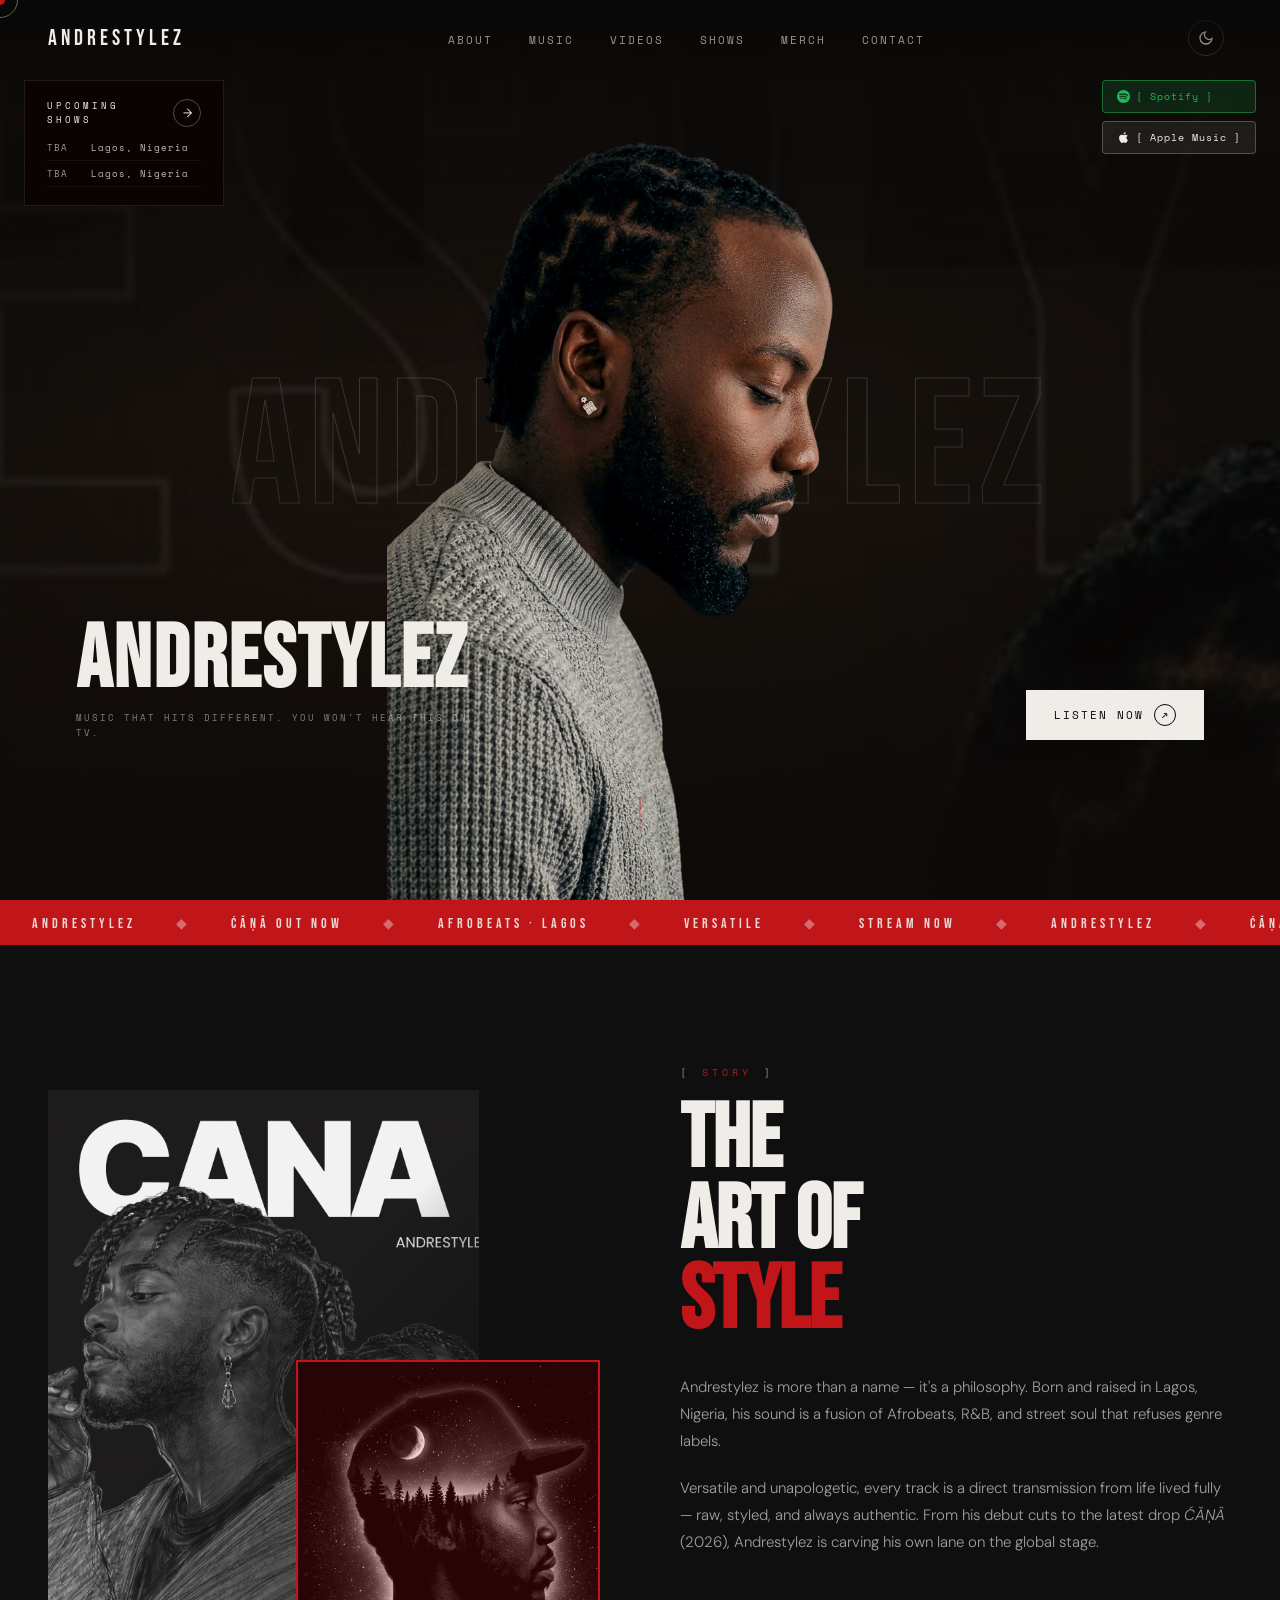
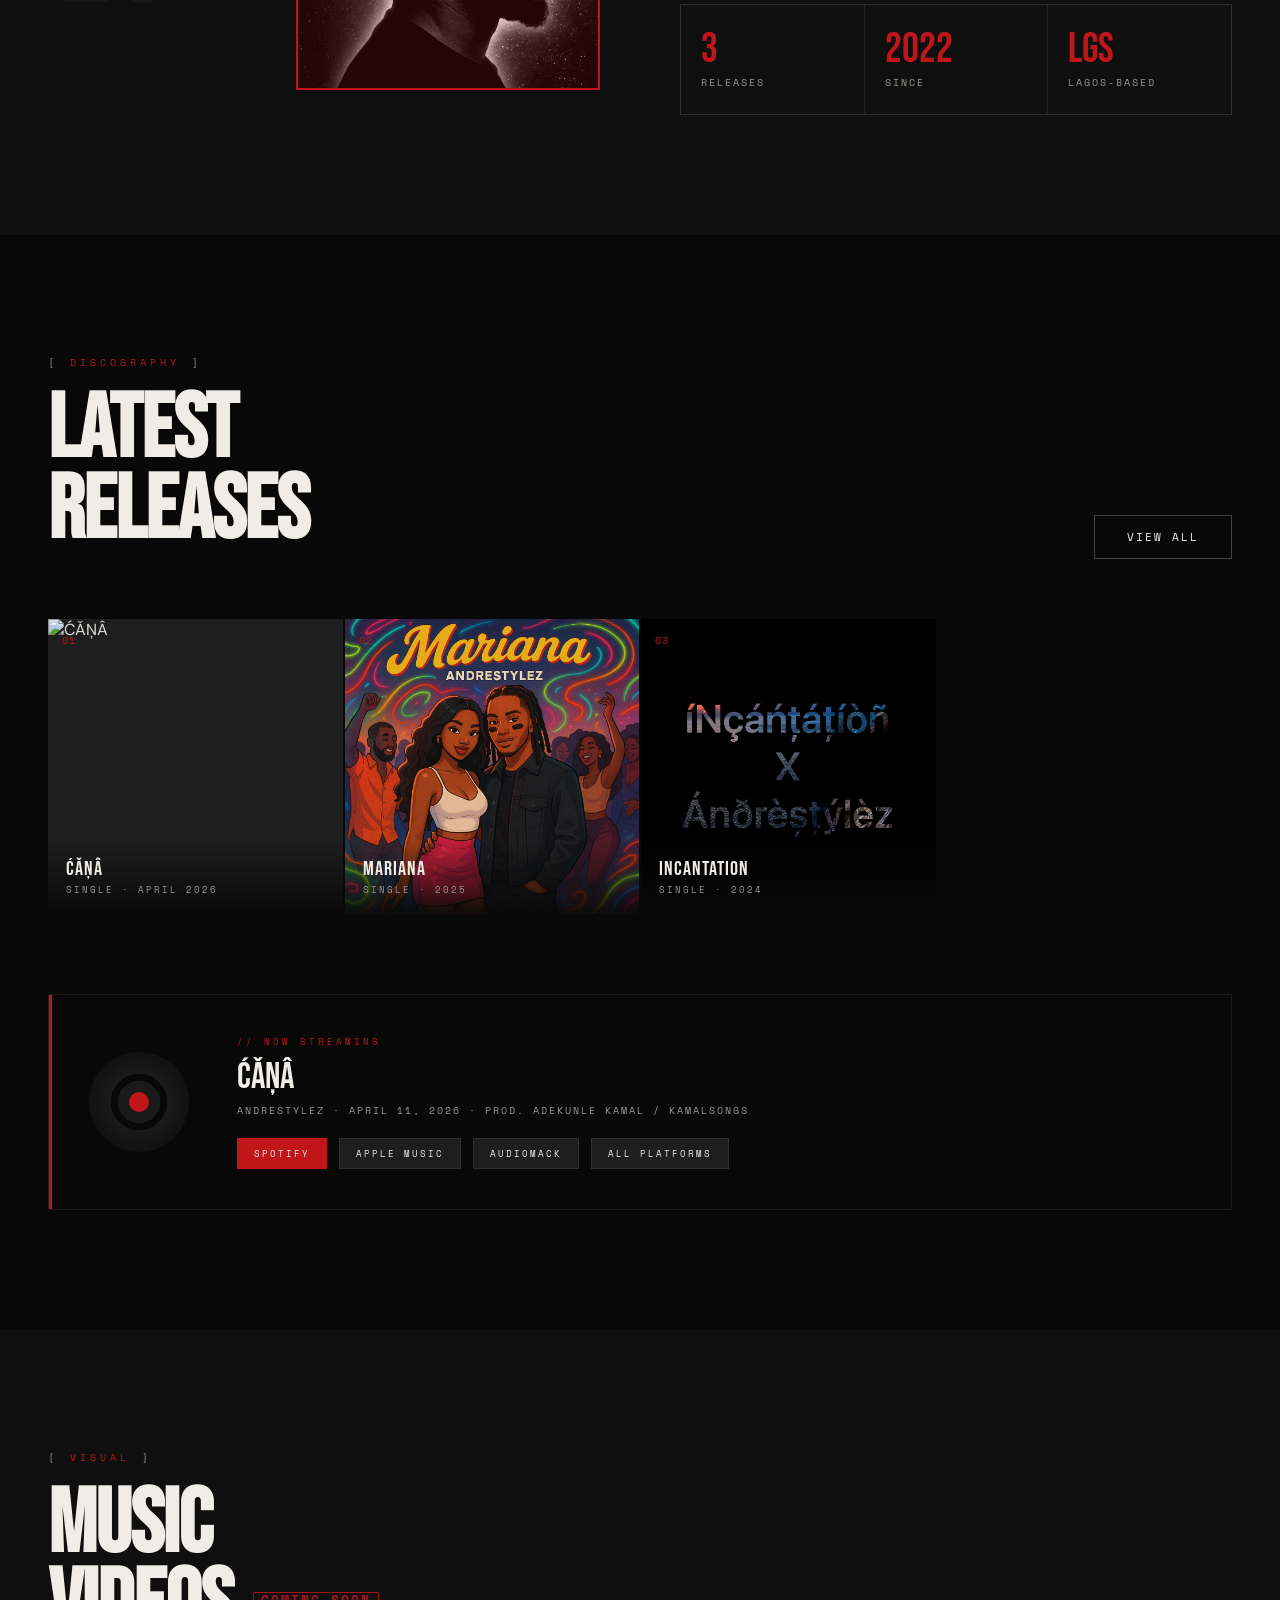
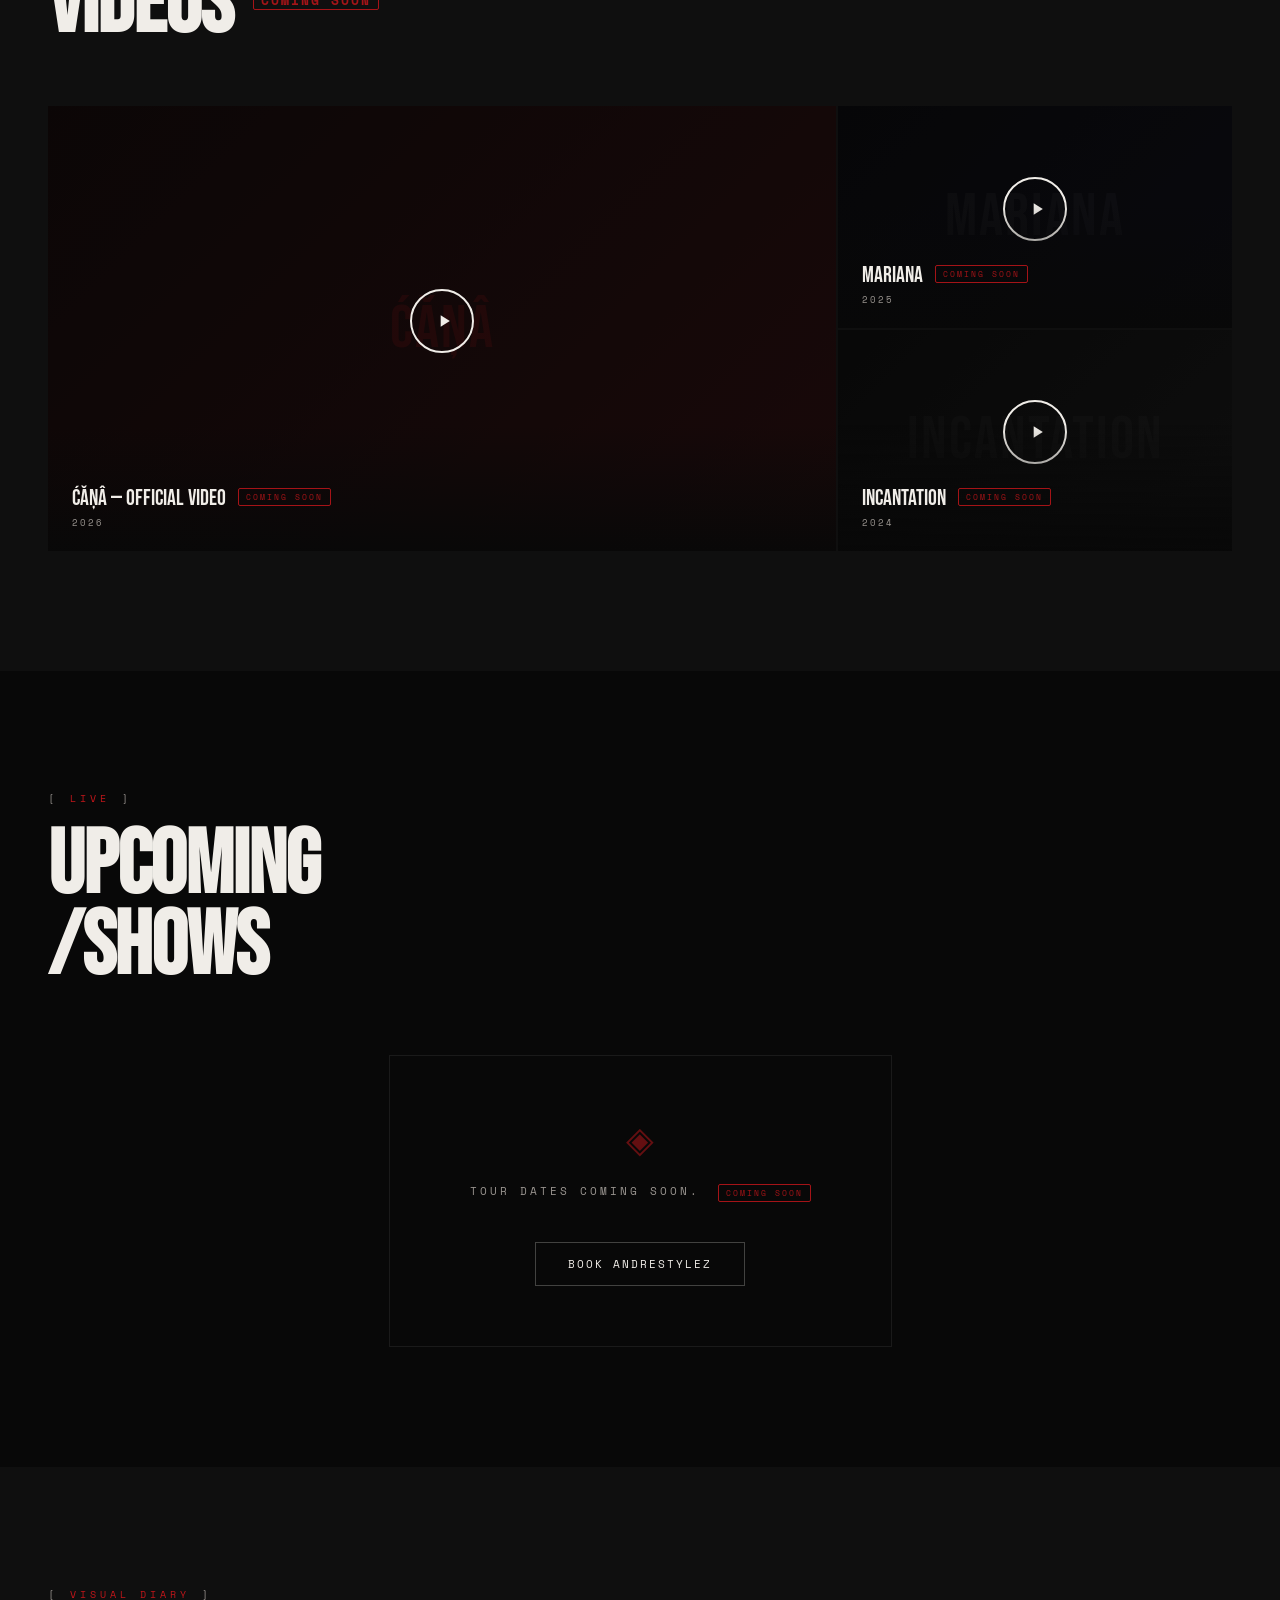
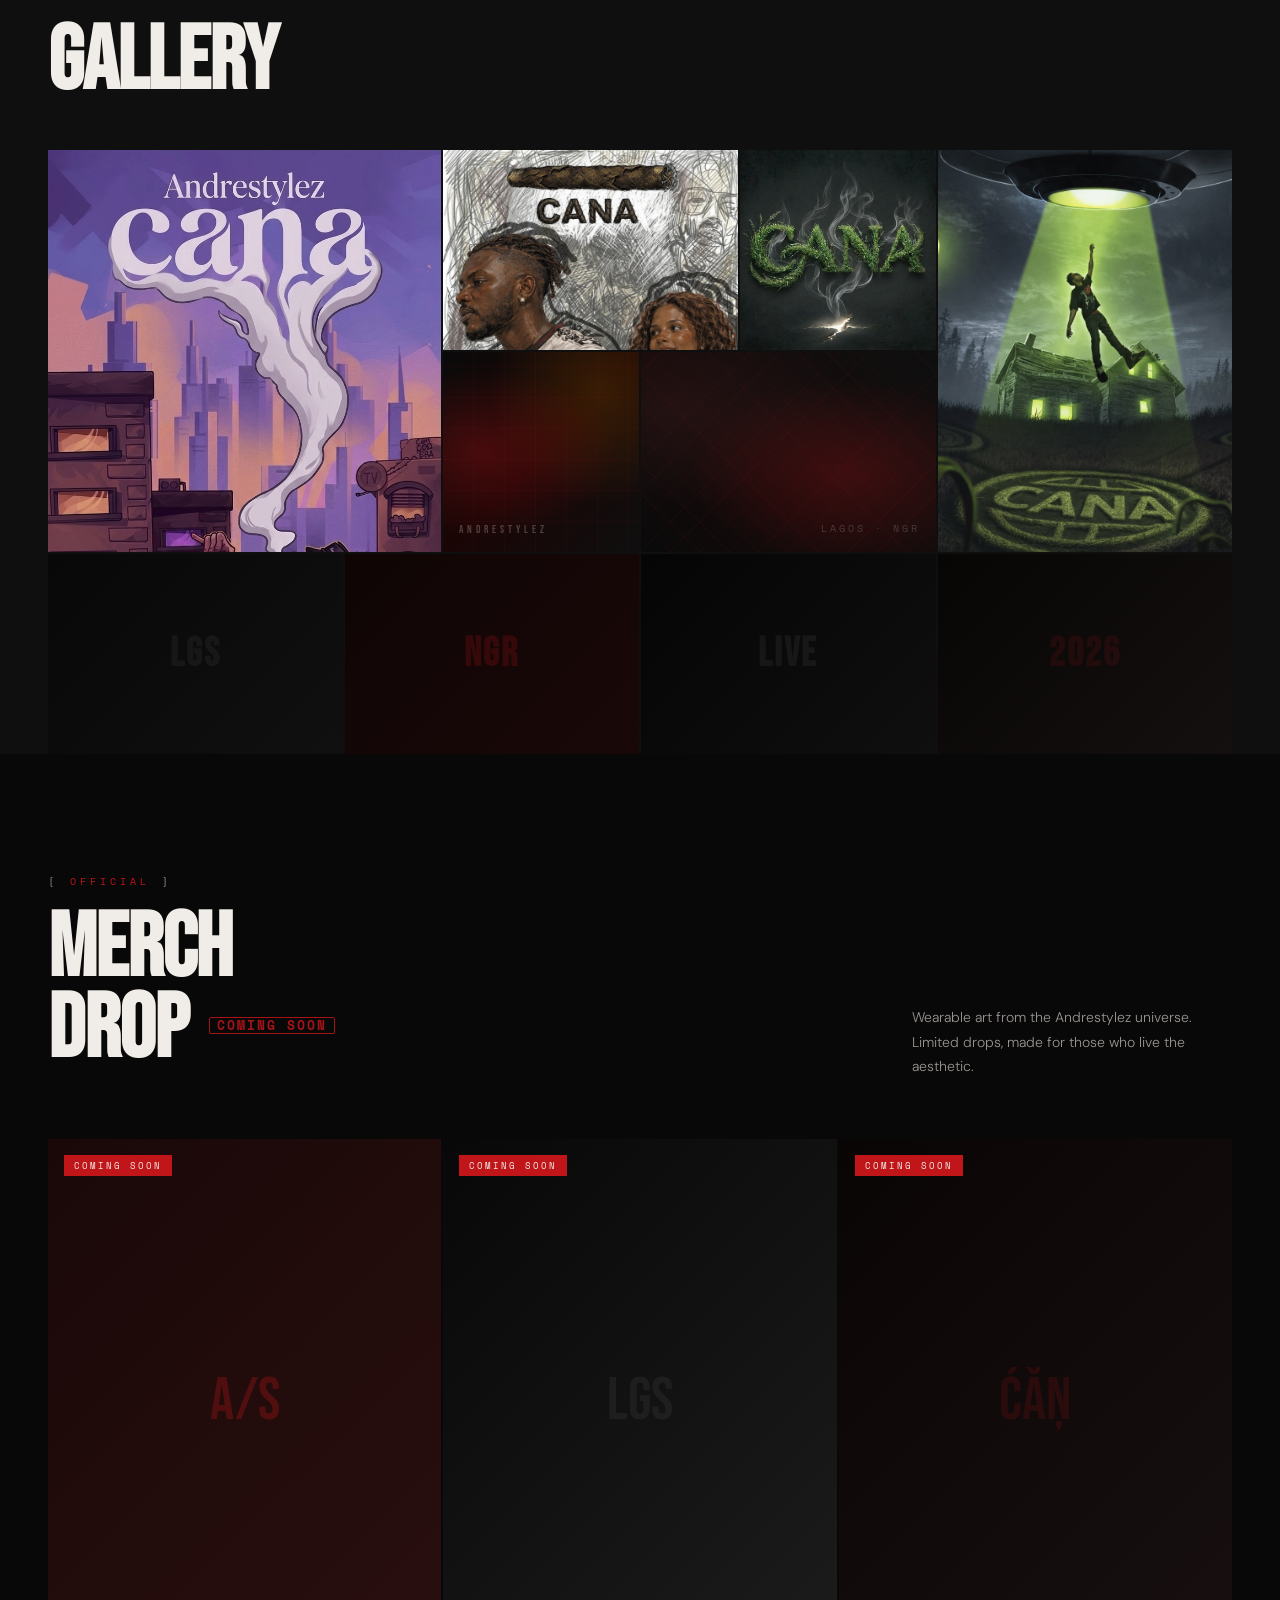
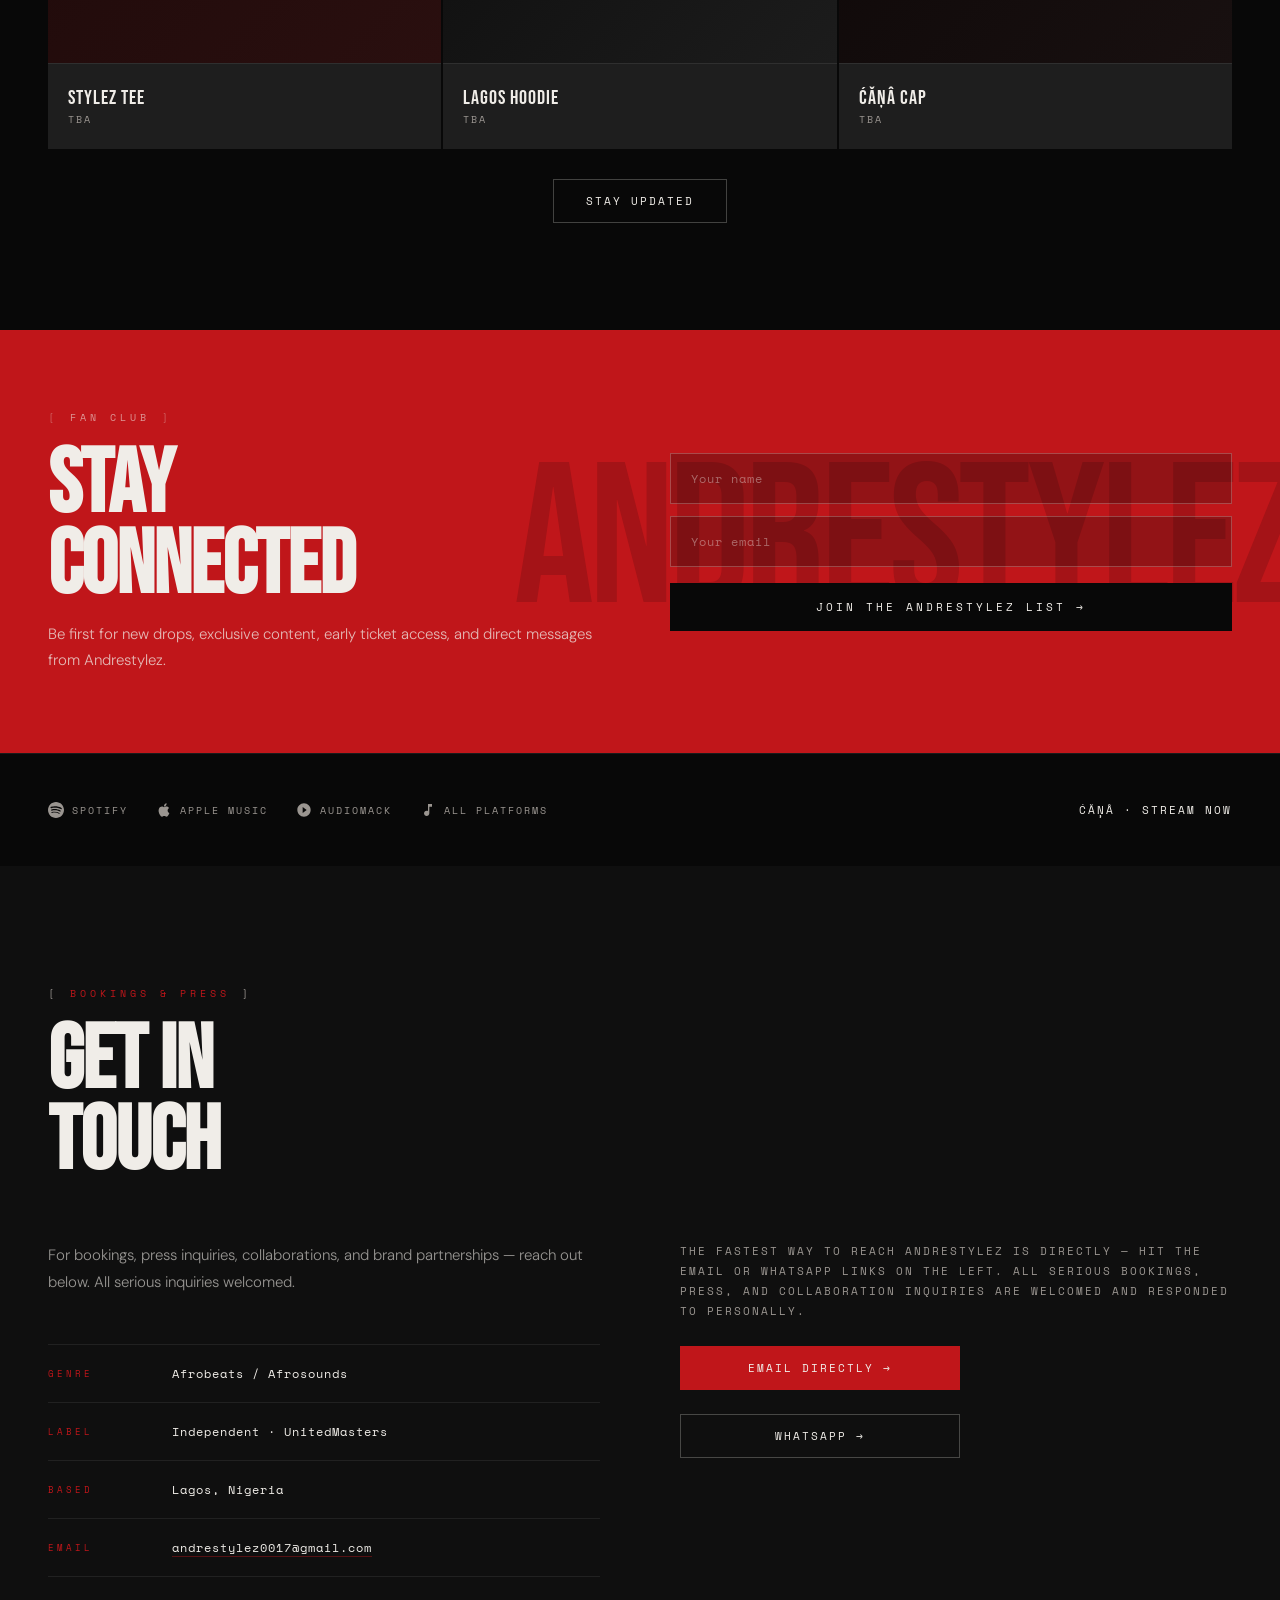
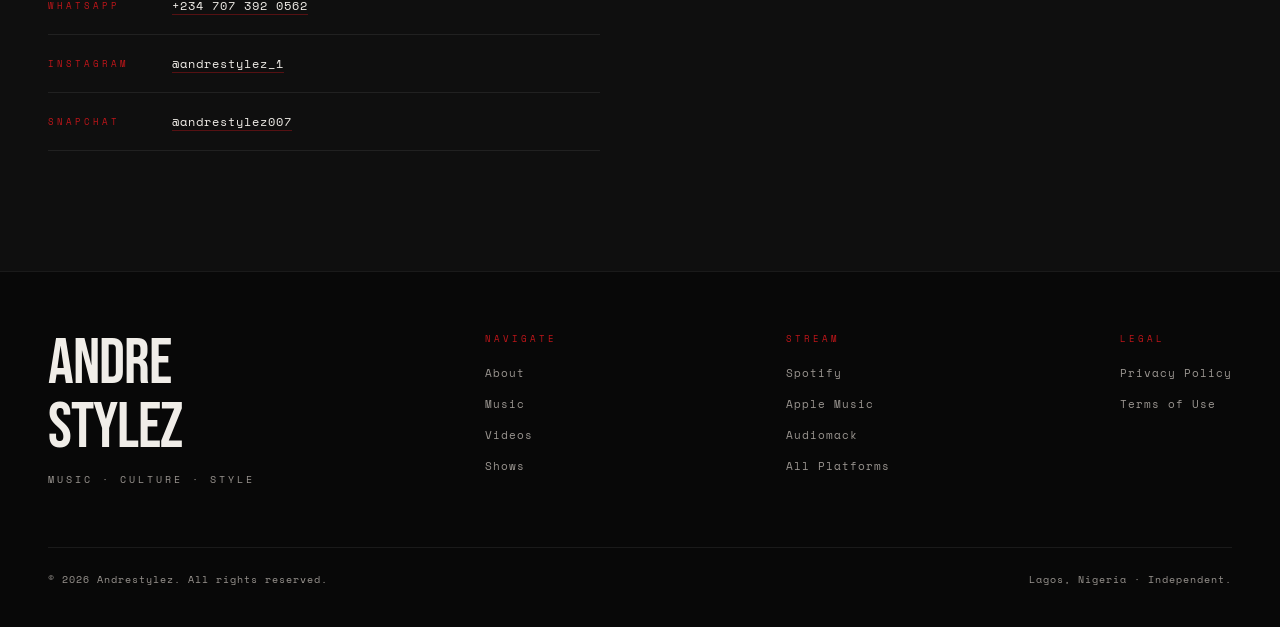
==== commit 12024e9e: "Add files via upload" ====
--- a/index.html
+++ b/index.html
@@ -409,23 +409,10 @@
           <div class="contact-item"><div class="ci-label">Snapchat</div><div class="ci-val"><a href="https://snapchat.com/add/andrestylez007" target="_blank" rel="noopener" class="contact-link">@andrestylez007</a></div></div>
         </div>
       </div>
-      <div class="contact-form reveal-right">
-        <div class="form-row">
-          <div class="form-field"><label>Name</label><input type="text" placeholder="Your name"></div>
-          <div class="form-field"><label>Email</label><input type="email" placeholder="your@email.com"></div>
-        </div>
-        <div class="form-field">
-          <label>Inquiry Type</label>
-          <select>
-            <option>Booking / Show</option>
-            <option>Press / Media</option>
-            <option>Collaboration</option>
-            <option>Brand Partnership</option>
-            <option>Other</option>
-          </select>
-        </div>
-        <div class="form-field"><label>Message</label><textarea placeholder="Tell me about the opportunity..."></textarea></div>
-        <button class="form-submit" type="button" id="sendMsgBtn">Send Message →</button>
+      <div class="contact-form reveal-right" style="display:flex;flex-direction:column;justify-content:center;gap:24px;">
+        <p style="font-family:var(--font-mono);font-size:11px;letter-spacing:2px;color:var(--grey);text-transform:uppercase;line-height:1.8;">The fastest way to reach Andrestylez is directly — hit the email or WhatsApp links on the left. All serious bookings, press, and collaboration inquiries are welcomed and responded to personally.</p>
+        <a href="mailto:andrestylez0017@gmail.com?subject=Inquiry" class="btn-primary" style="display:inline-block;text-align:center;max-width:280px;">Email Directly →</a>
+        <a href="https://wa.me/2347073920562" target="_blank" rel="noopener" class="btn-ghost" style="display:inline-block;text-align:center;max-width:280px;">WhatsApp →</a>
       </div>
     </div>
   </div>
--- a/assets/css/style.css
+++ b/assets/css/style.css
@@ -1826,3 +1826,306 @@
   align-items: center;
   gap: 0;
 }
+
+/* ═══════════════════════════════════════════════════════════════
+   MOBILE OPTIMIZATION — COMPREHENSIVE FIX
+   Prevents all horizontal overflow, ensures everything fits
+   within the viewport on phones without zooming or scrolling.
+═══════════════════════════════════════════════════════════════ */
+
+/* 1. Hard clamp entire page to screen width */
+html, body {
+  max-width: 100vw;
+  overflow-x: hidden;
+}
+
+@media (max-width: 768px) {
+
+  /* ── Global ── */
+  * { max-width: 100%; }
+
+  /* Sections get tighter side padding on mobile */
+  section { padding: 64px 20px; }
+
+  /* ── NAV ── */
+  nav {
+    padding: 14px 20px !important;
+    gap: 8px;
+  }
+  .nav-logo { font-size: 18px; letter-spacing: 2px; }
+  .theme-toggle { width: 32px; height: 32px; margin-right: 4px; }
+  .hamburger { cursor: pointer; }
+
+  /* ── HERO: fix the two floating panels overflowing ── */
+  #hero { min-height: 100svh; }
+
+  /* Shows panel — smaller and constrained */
+  .hero-shows-panel {
+    top: 60px;
+    left: 12px;
+    right: auto;
+    min-width: 0;
+    max-width: calc(50vw - 16px);
+    padding: 10px 12px;
+  }
+  .hsp-title { font-size: 7px; letter-spacing: 1.5px; }
+  .hsp-row { font-size: 7px; gap: 8px; }
+  .hsp-loc { font-size: 7px; }
+
+  /* Stream pills — constrained to right side */
+  .hero-stream-pills {
+    top: 60px;
+    right: 12px;
+    left: auto;
+    max-width: calc(50vw - 16px);
+    gap: 5px;
+  }
+  .stream-pill {
+    font-size: 8px;
+    padding: 5px 8px;
+    white-space: nowrap;
+  }
+
+  /* Hero bottom block */
+  .hero-bottom {
+    padding: 0 16px 28px;
+    flex-direction: column;
+    align-items: flex-start;
+    gap: 10px;
+  }
+  .hero-name-main {
+    font-size: clamp(28px, 9vw, 52px);
+    letter-spacing: 1px;
+  }
+  .hero-tagline-bottom {
+    font-size: 8px;
+    max-width: 100%;
+    letter-spacing: 1.5px;
+  }
+  .hero-listen-btn {
+    padding: 11px 20px;
+    font-size: 10px;
+    letter-spacing: 1.5px;
+  }
+
+  /* ── ABOUT ── */
+  .about-grid {
+    grid-template-columns: 1fr !important;
+    gap: 36px !important;
+  }
+  .about-visual { height: 320px; }
+
+  /* ── MUSIC ── */
+  .music-grid { grid-template-columns: 1fr !important; }
+  .featured-track {
+    flex-direction: column;
+    align-items: flex-start;
+    gap: 20px;
+  }
+
+  /* ── SHOWS ── */
+  .show-row {
+    grid-template-columns: 70px 1fr !important;
+    gap: 10px;
+    padding: 14px 0;
+  }
+
+  /* ── VIDEOS ── */
+  .video-grid { grid-template-columns: 1fr !important; }
+  .video-side { flex-direction: column !important; }
+
+  /* ── GALLERY ── */
+  .gallery-grid {
+    grid-template-columns: repeat(2, 1fr) !important;
+    grid-template-rows: none !important;
+  }
+  .gi1,.gi2,.gi3,.gi4,.gi5,.gi6,.gi7,.gi8,.gi9,.gi10 {
+    grid-column: auto !important;
+    grid-row: auto !important;
+    height: 160px;
+  }
+
+  /* ── MERCH ── */
+  .merch-grid { grid-template-columns: repeat(2, 1fr) !important; }
+
+  /* ── NEWSLETTER ── */
+  .newsletter-inner { grid-template-columns: 1fr !important; gap: 32px; }
+  #newsletter::before { display: none; }
+  .newsletter-form { flex-direction: column; }
+  .newsletter-form input,
+  .newsletter-form button { width: 100%; }
+
+  /* ── CONTACT ── */
+  .contact-grid { grid-template-columns: 1fr !important; gap: 40px; }
+  .form-row { grid-template-columns: 1fr !important; }
+  .form-field input,
+  .form-field select,
+  .form-field textarea { width: 100%; box-sizing: border-box; }
+
+  /* ── SHOWS PLACEHOLDER ── */
+  .scp-inner { padding: 40px 20px; }
+
+  /* ── FOOTER ── */
+  .footer-top { flex-direction: column; gap: 32px; }
+  .footer-logo { font-size: 42px; }
+  .footer-inner { padding: 48px 20px 24px; }
+  .socials-strip { flex-direction: column; align-items: flex-start; gap: 16px; }
+
+  /* ── MOBILE MENU ── */
+  .mobile-menu-links a { font-size: clamp(28px, 9vw, 44px); }
+
+  /* ── SECTION TITLES ── */
+  .section-title { font-size: clamp(40px, 10vw, 64px); }
+
+  /* Disable custom cursor on touch devices */
+  .cursor, .cursor-ring { display: none !important; }
+  body { cursor: auto; }
+  a, button, [class*="btn"], .track-card, .video-card,
+  .merch-card, .gal-item, .show-row, .hsp-arrow,
+  .stream-pill, .hero-listen-btn, .form-submit,
+  .hamburger, .theme-toggle { cursor: pointer !important; }
+}
+
+@media (max-width: 480px) {
+  nav { padding: 12px 16px !important; }
+  .nav-logo { font-size: 16px; letter-spacing: 1.5px; }
+
+  section { padding: 56px 16px; }
+
+  .hero-shows-panel { max-width: calc(48vw - 12px); }
+  .hero-stream-pills { max-width: calc(48vw - 12px); }
+  .stream-pill { font-size: 7px; padding: 5px 7px; }
+
+  .about-stats { grid-template-columns: 1fr 1fr; }
+  .music-grid { grid-template-columns: 1fr !important; }
+  .merch-grid { grid-template-columns: 1fr !important; }
+
+  .gallery-grid {
+    grid-template-columns: 1fr !important;
+  }
+  .gi1,.gi2,.gi3,.gi4,.gi5,.gi6,.gi7,.gi8,.gi9,.gi10 {
+    height: 200px;
+  }
+
+  .footer-logo { font-size: 36px; }
+  .mobile-menu-links a { font-size: clamp(24px, 8vw, 36px); }
+}
+
+/* ═══════════════════════════════════════════════════════════════
+   MOBILE POLISH — PASS 2
+   Fixes remaining overflow sources & interaction issues
+═══════════════════════════════════════════════════════════════ */
+
+@media (max-width: 768px) {
+
+  /* ── Fix global cursor:none on links (breaks touch taps) ── */
+  a, button { cursor: pointer !important; }
+
+  /* ── Featured track ── */
+  .featured-track {
+    flex-direction: column;
+    align-items: flex-start;
+    gap: 20px;
+    padding: 24px 20px;
+  }
+  .featured-vinyl { width: 80px; height: 80px; }
+  .featured-title { font-size: 28px; }
+  .featured-sub { font-size: 9px; letter-spacing: 1px; word-break: break-word; }
+  .featured-actions { gap: 8px; }
+  .stream-btn { font-size: 8px; padding: 7px 12px; cursor: pointer !important; }
+
+  /* ── Section label ── */
+  .section-label { font-size: 9px; letter-spacing: 2px; }
+
+  /* ── About stats ── */
+  .about-stats { grid-template-columns: 1fr 1fr; gap: 16px; }
+
+  /* ── Shows section ── */
+  .show-row {
+    grid-template-columns: 64px 1fr !important;
+    gap: 8px;
+    padding: 14px 0;
+  }
+  .show-date { font-size: 22px; }
+  .show-tag { display: none; }
+  .show-venue, .show-city { font-size: 11px; }
+  .show-cta { font-size: 9px; padding: 6px 12px; }
+
+  /* ── Videos ── */
+  .video-grid { grid-template-columns: 1fr !important; }
+  .video-side { flex-direction: column !important; }
+  .video-thumb { height: 200px; }
+
+  /* ── Merch cards ── */
+  .merch-img { height: 220px; }
+  .merch-name { font-size: 14px; }
+
+  /* ── Socials strip ── */
+  .socials-strip {
+    padding: 32px 20px;
+    flex-direction: column;
+    align-items: flex-start;
+    gap: 16px;
+  }
+  .social-links { flex-wrap: wrap; gap: 16px; }
+
+  /* ── Footer ── */
+  footer { padding: 48px 20px 32px; }
+  .footer-inner { padding: 0; }
+  .footer-top {
+    flex-direction: column;
+    gap: 28px;
+    margin-bottom: 32px;
+  }
+  .footer-logo { font-size: 40px; line-height: 1; }
+  .footer-bottom {
+    flex-direction: column;
+    gap: 12px;
+    text-align: left;
+  }
+  .footer-copy { font-size: 10px; }
+
+  /* ── Mobile menu padding fix ── */
+  .mobile-menu { padding: 90px 32px 40px; }
+  .mobile-menu-links { gap: 2px; }
+
+  /* ── SCP (coming soon) inner ── */
+  .scp-inner { padding: 36px 20px; }
+  .scp-text { font-size: 10px; letter-spacing: 2px; }
+
+  /* ── Newsletter ── */
+  .newsletter-form input { font-size: 13px; }
+  #newsletter { padding: 64px 20px; }
+
+  /* ── Contact section ── */
+  #contact .contact-form { gap: 16px; }
+  #contact .btn-primary,
+  #contact .btn-ghost { max-width: 100% !important; width: 100%; box-sizing: border-box; text-align: center; }
+
+  /* ── Hero bg name — prevent overflow ── */
+  .hero-bg-name {
+    font-size: clamp(40px, 13vw, 80px) !important;
+    white-space: nowrap;
+    overflow: hidden;
+    width: 100%;
+    text-align: center;
+  }
+
+  /* ── Marquee — ensure it doesn't cause scroll ── */
+  .marquee-bar { overflow: hidden; }
+
+  /* ── Max width guard for all images ── */
+  img { max-width: 100%; height: auto; }
+}
+
+@media (max-width: 480px) {
+  /* ── Tightest phones ── */
+  .hero-shows-panel { display: none; } /* hide on very small screens to give hero breathing room */
+  .hero-stream-pills { top: 60px; right: 10px; }
+  .stream-pill { font-size: 7px; padding: 4px 7px; gap: 4px; }
+  .featured-track { padding: 20px 16px; }
+  .featured-actions { flex-wrap: wrap; }
+  .socials-strip { padding: 24px 16px; }
+  footer { padding: 40px 16px 28px; }
+  .mobile-menu { padding: 80px 24px 32px; }
+}
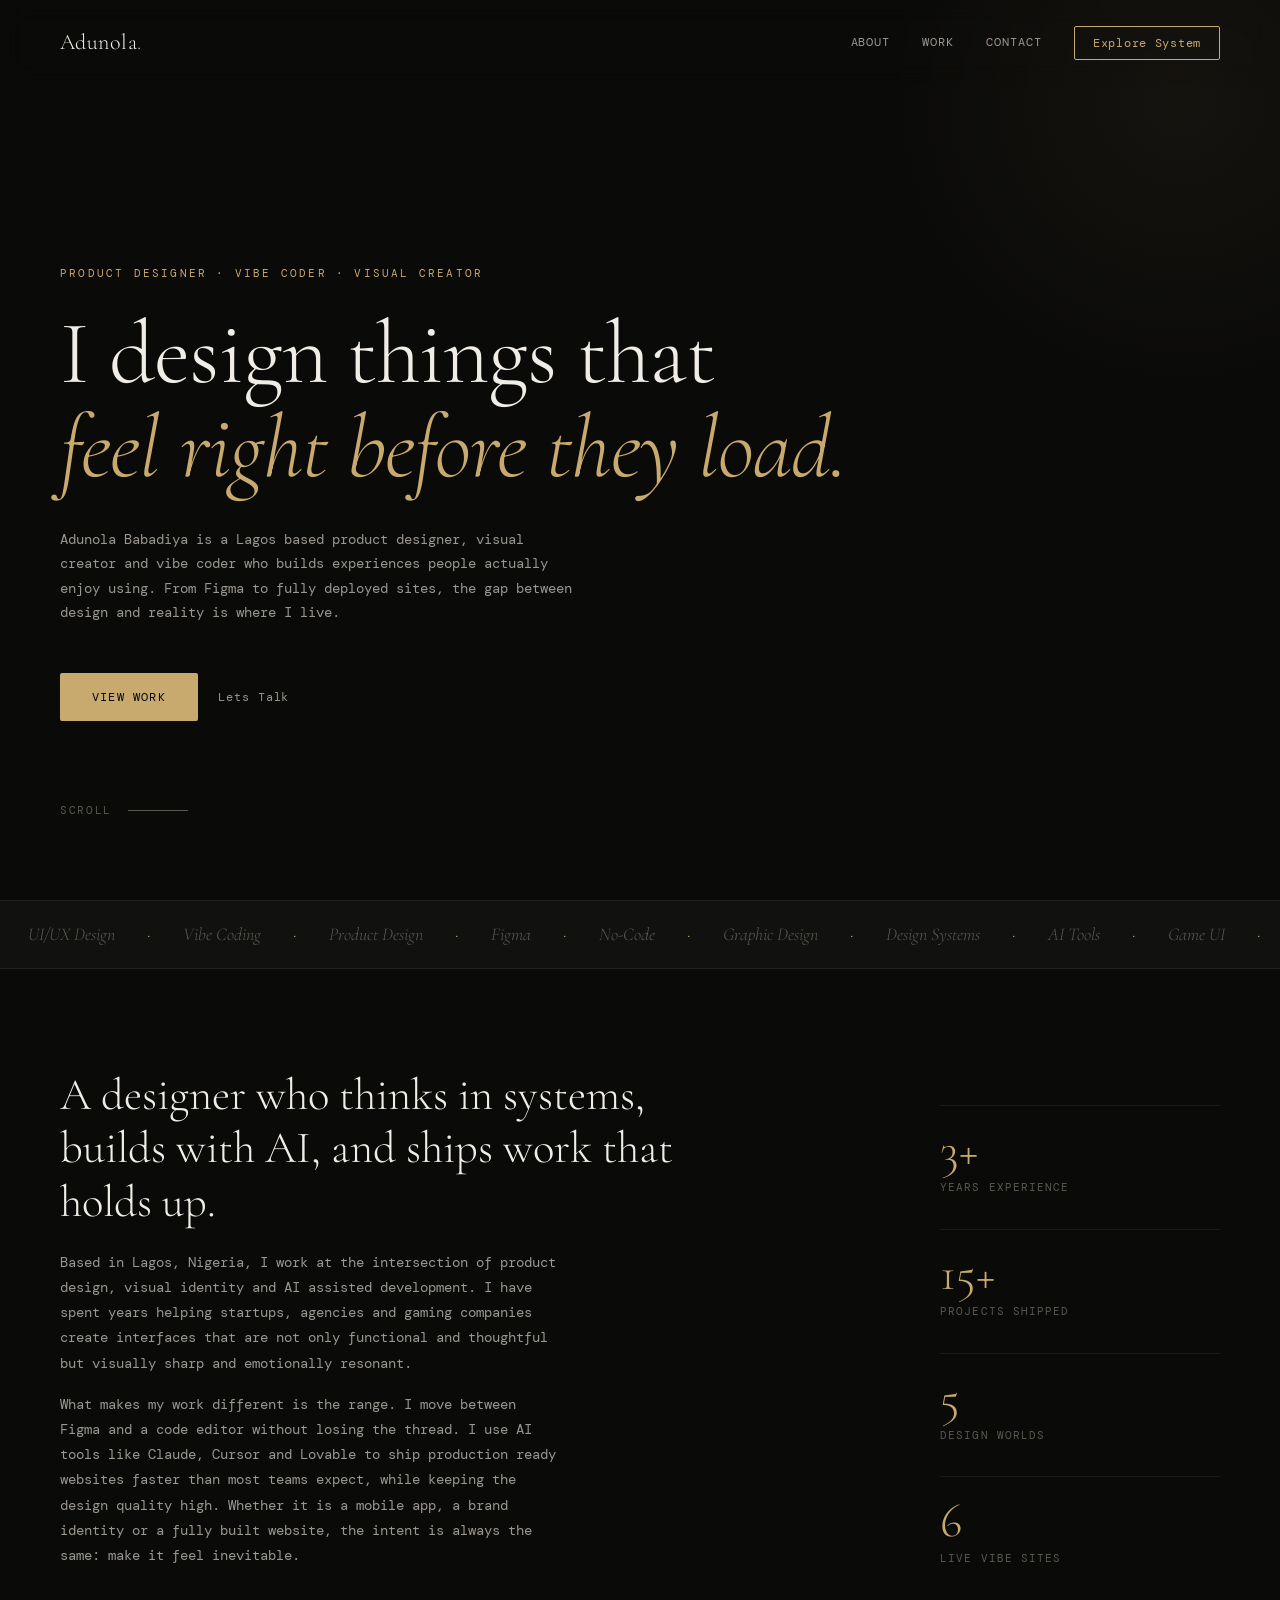
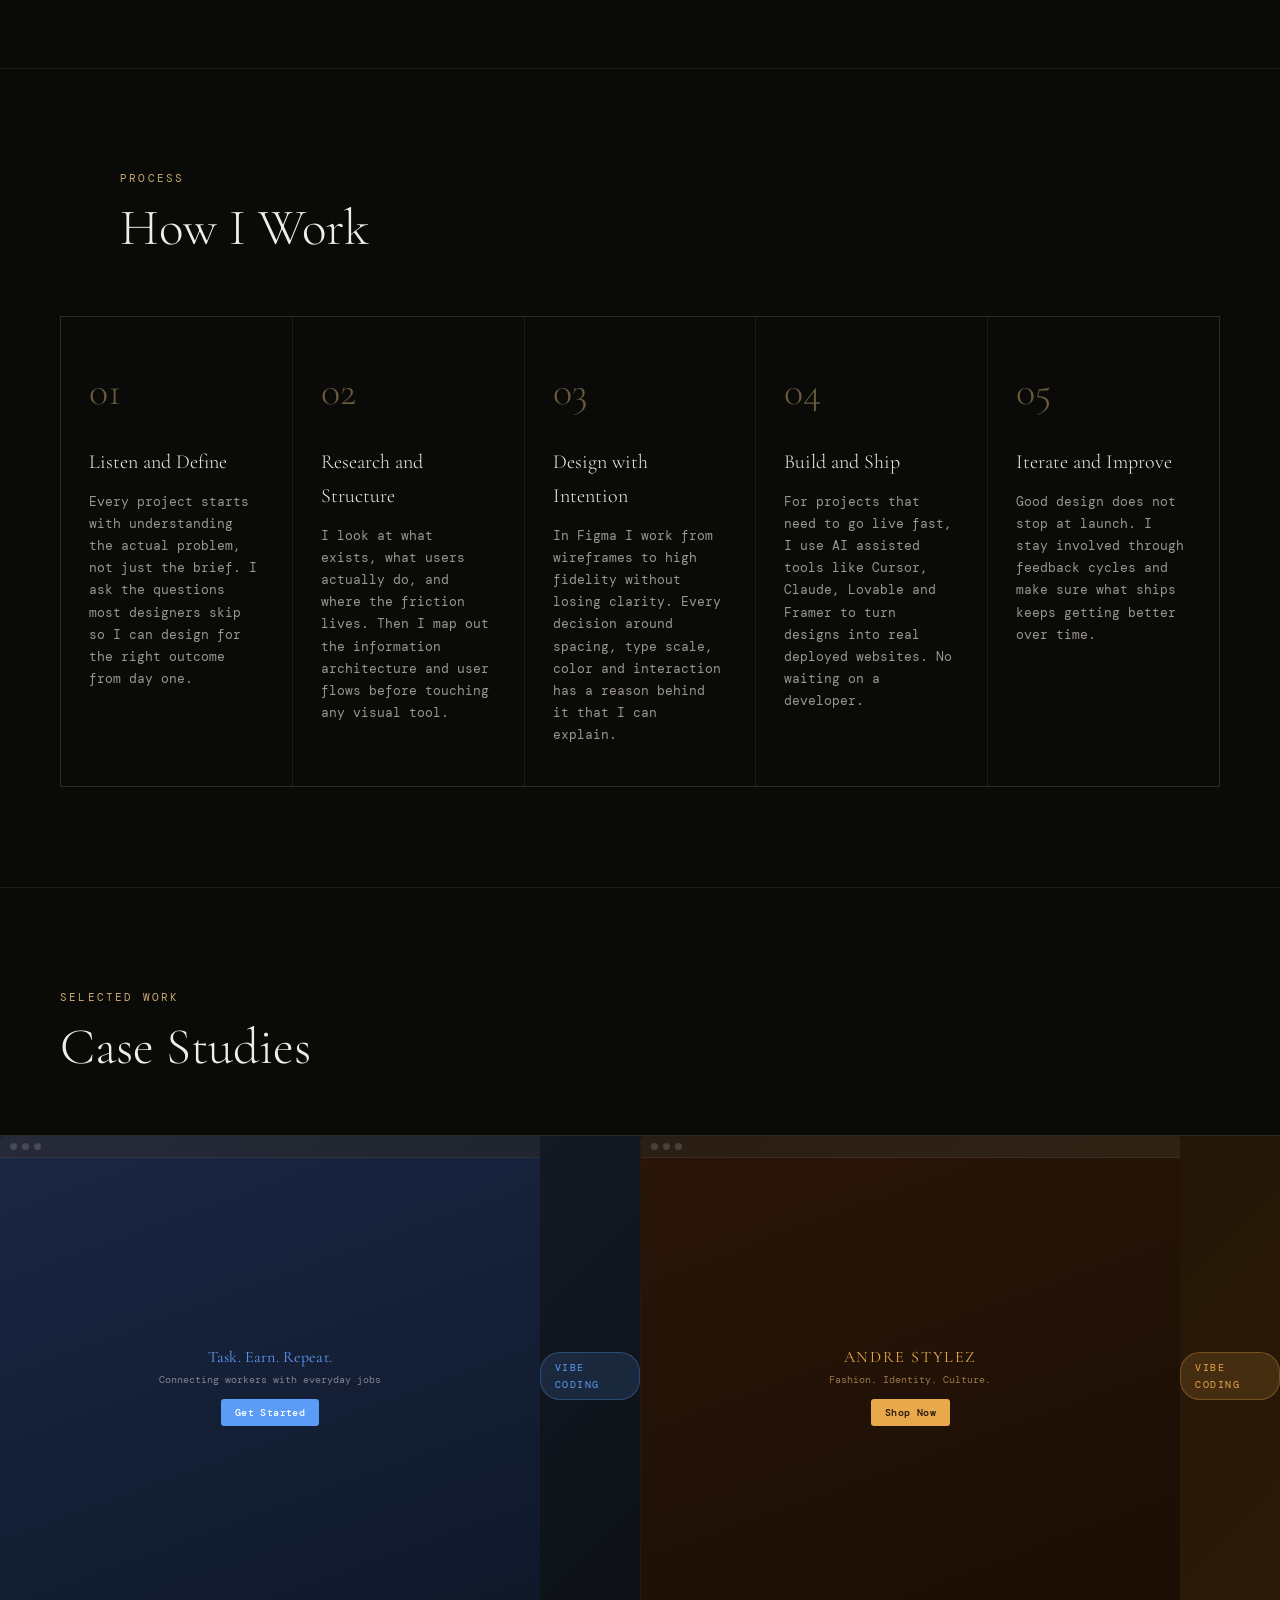
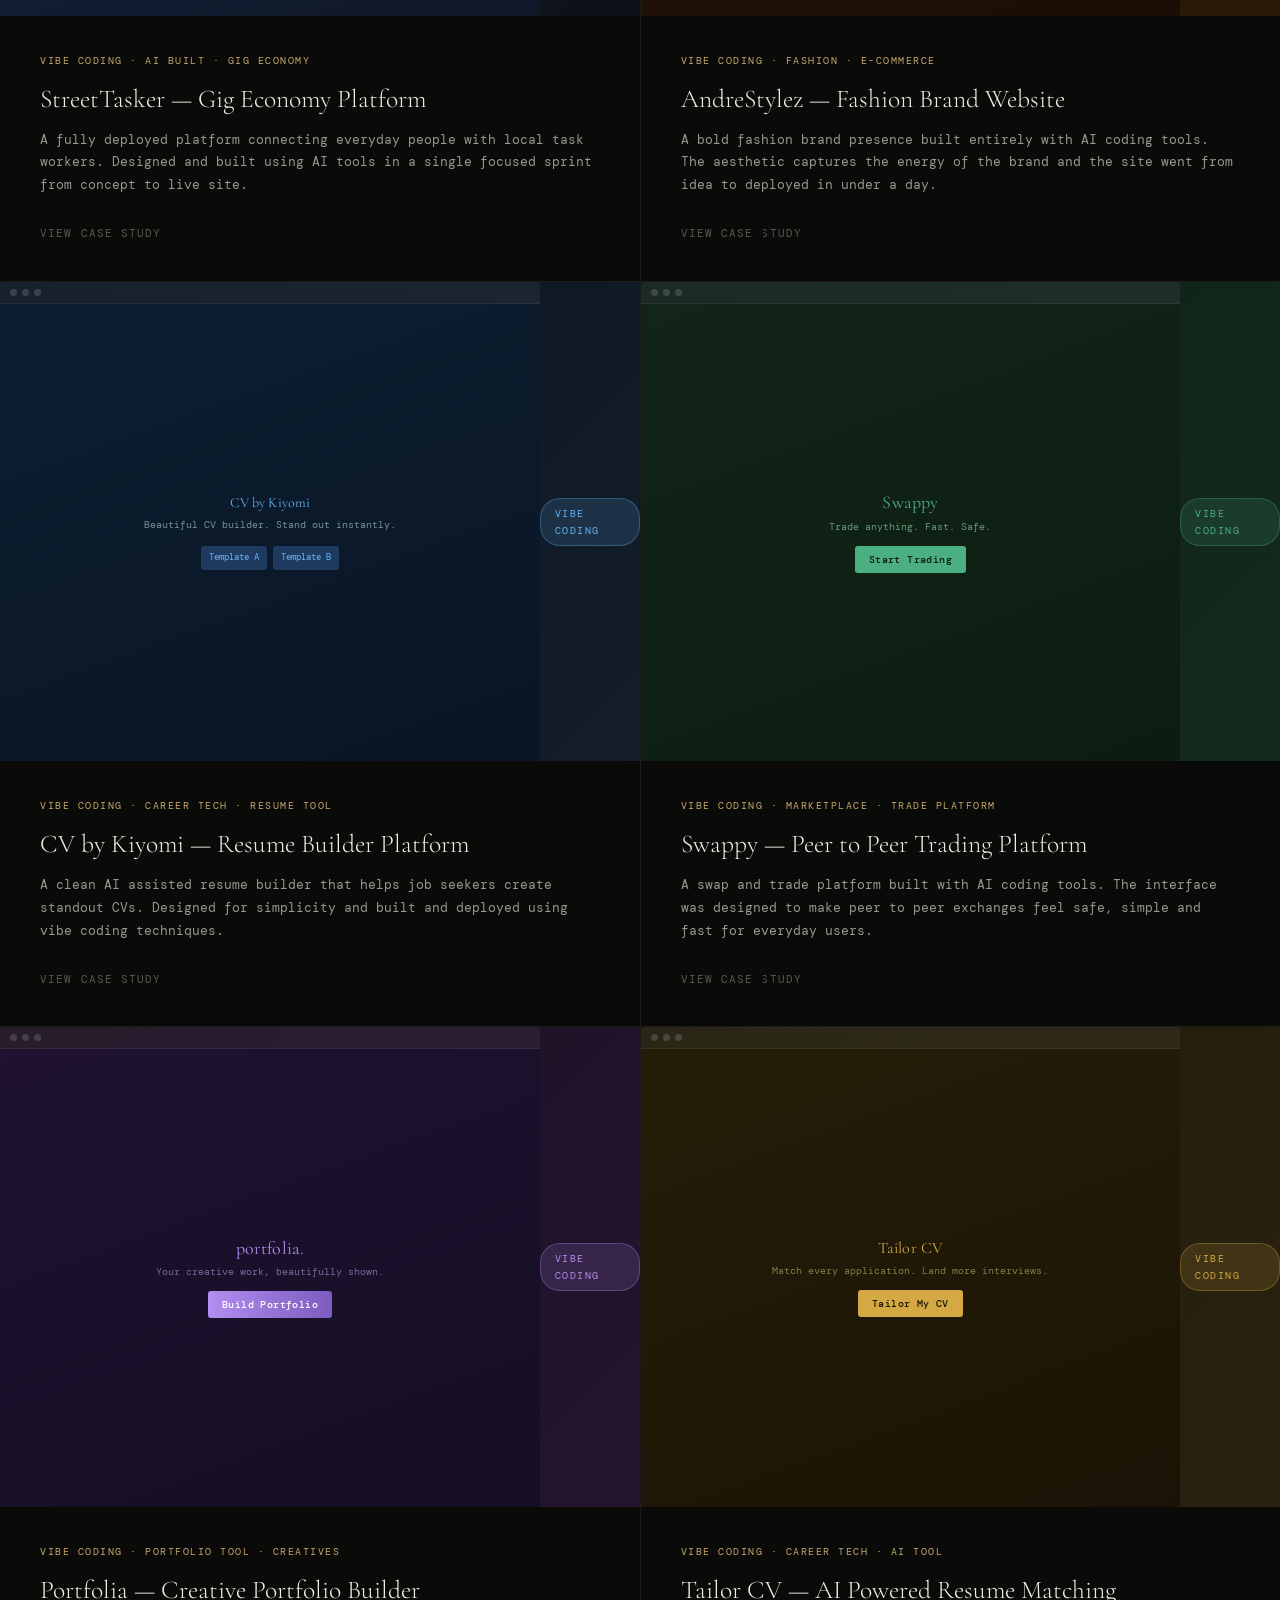
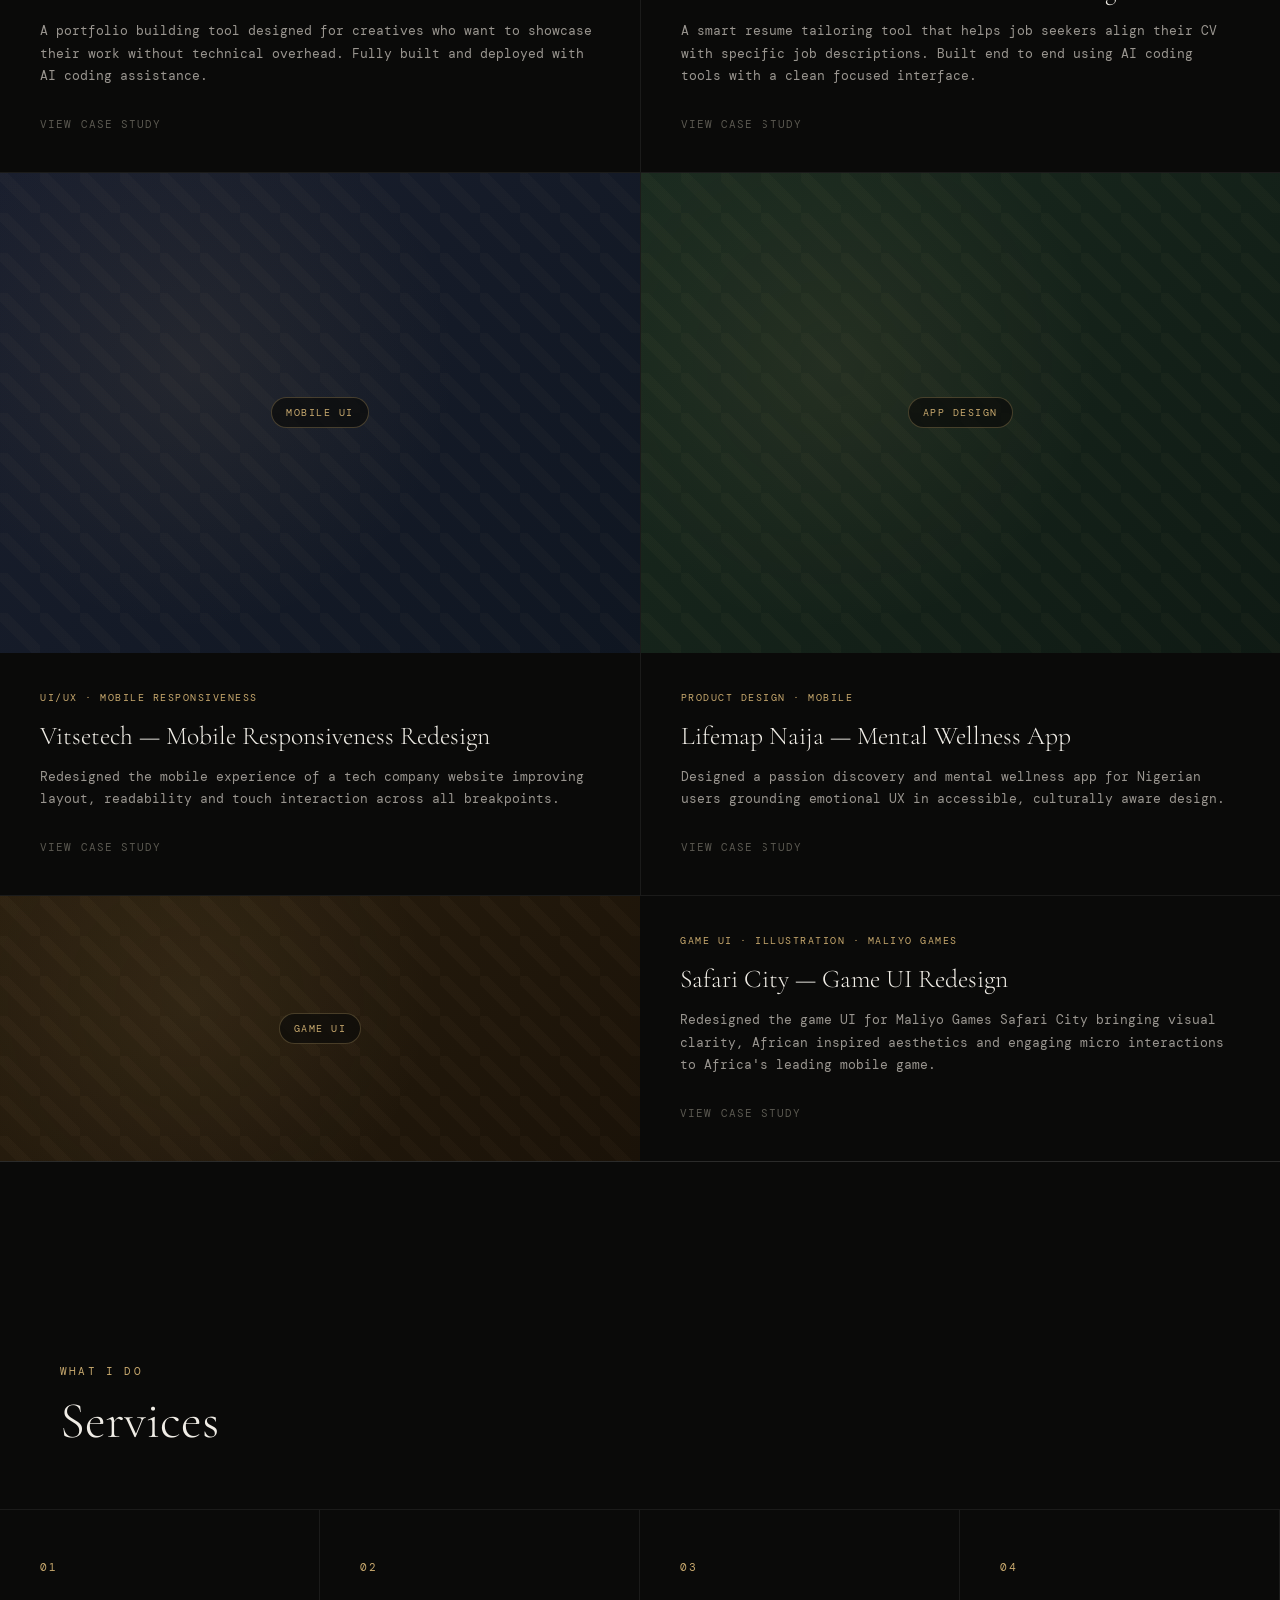
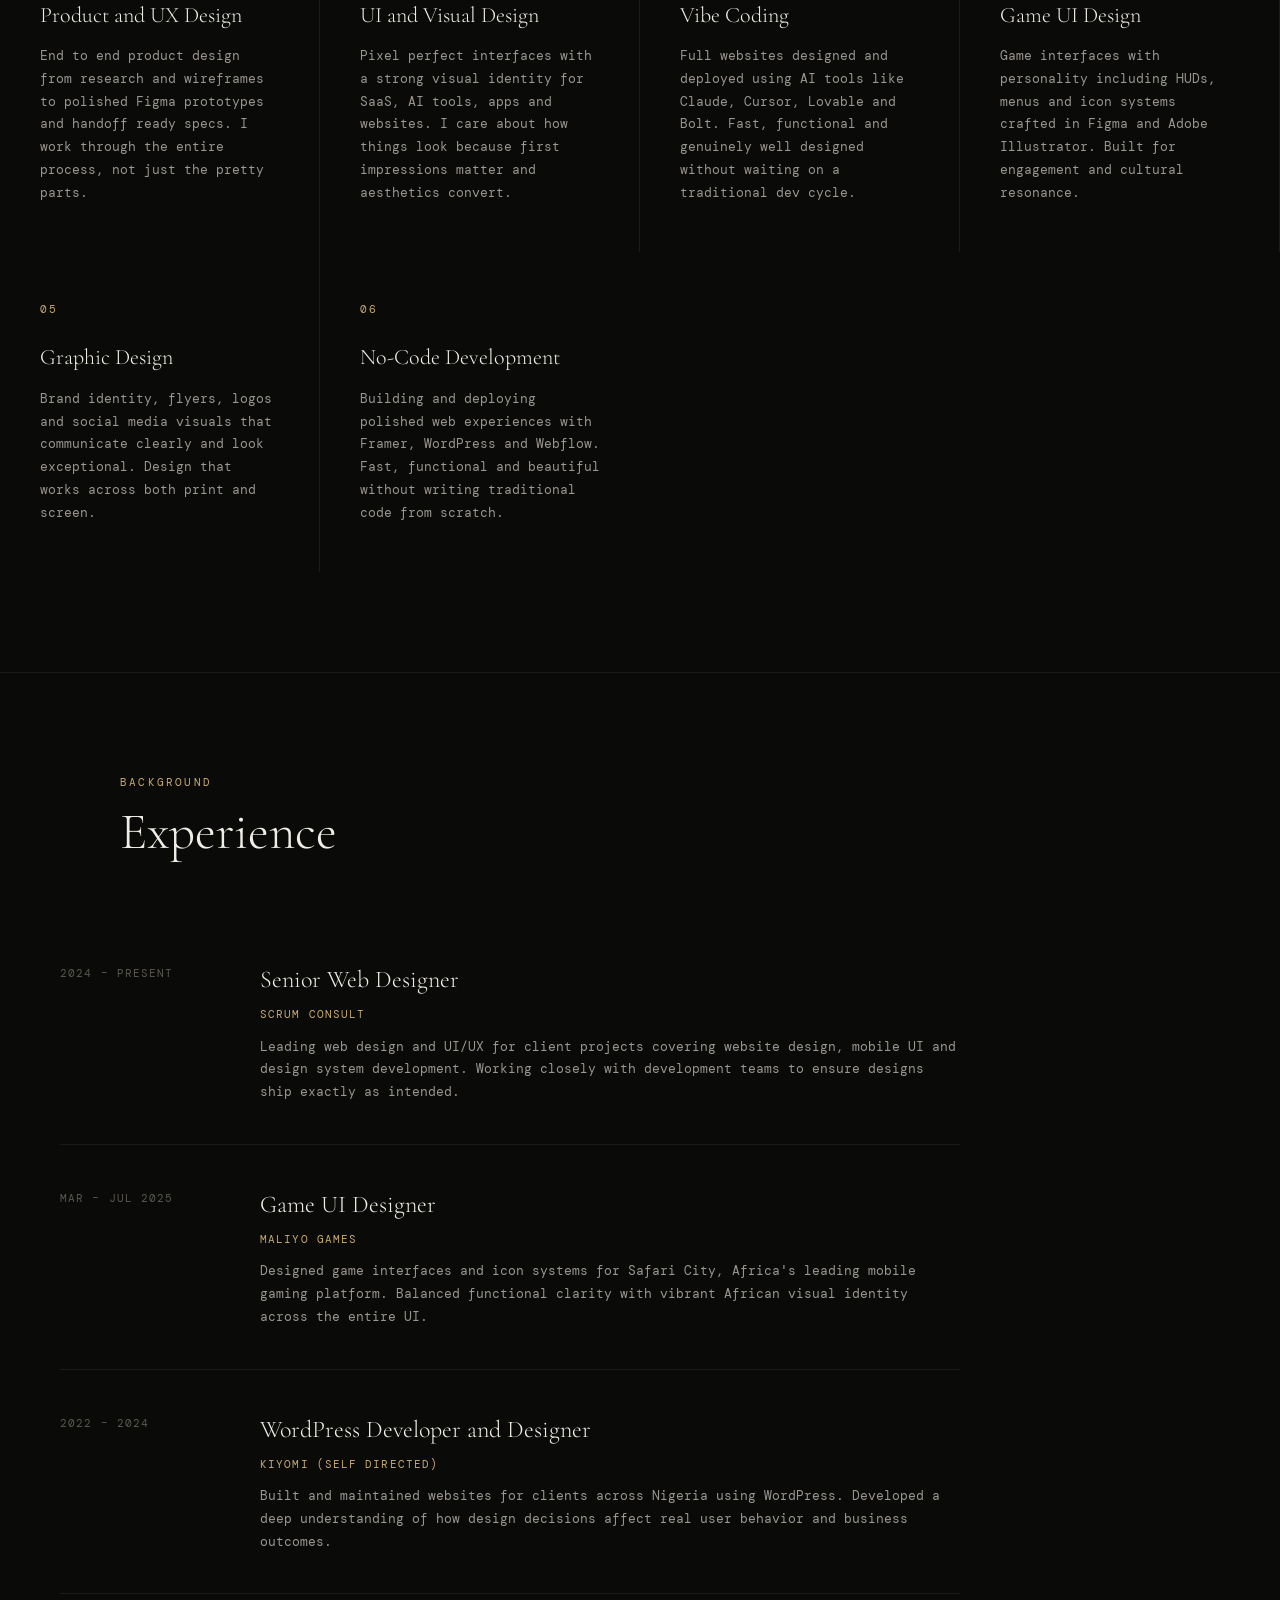
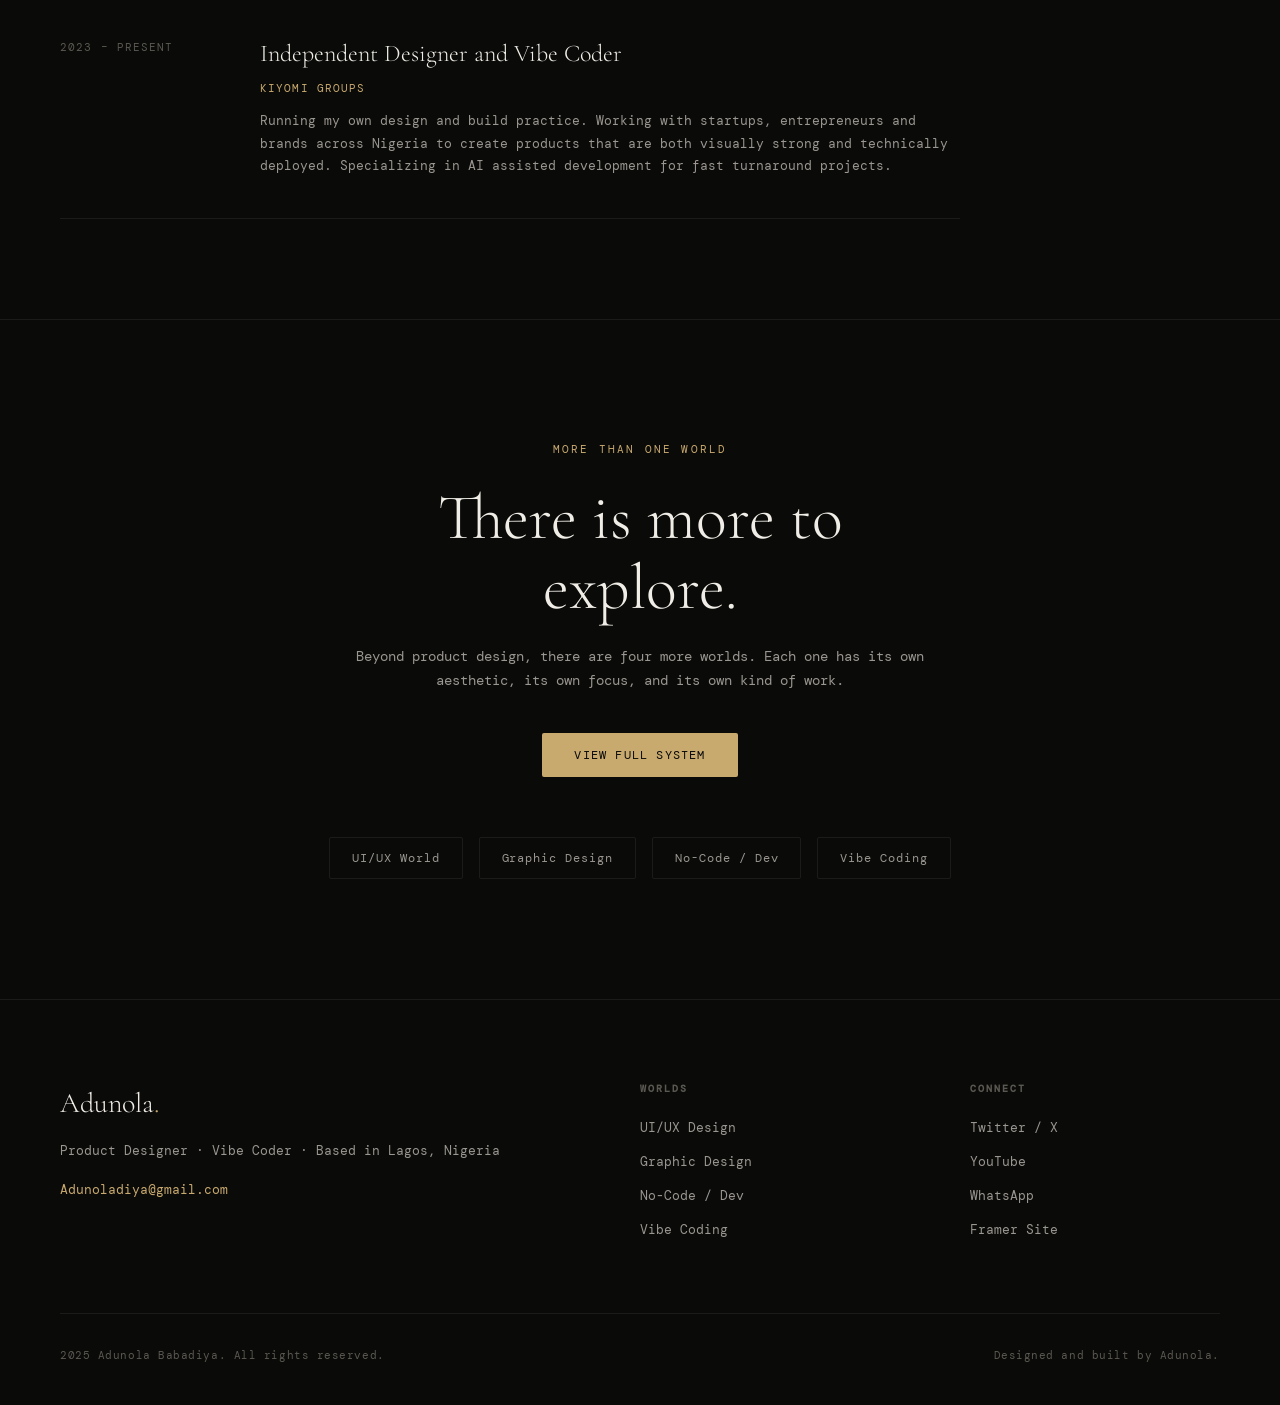
==== commit b9561a48: "Add files via upload" ====
--- a/index.html
+++ b/index.html
@@ -1,463 +1,465 @@
 <!DOCTYPE html>
 <html lang="en">
 <head>
-<meta charset="UTF-8">
-<meta name="viewport" content="width=device-width, initial-scale=1.0">
-<title>ANDRESTYLEZ</title>
-<link rel="preconnect" href="https://fonts.googleapis.com">
-<link href="https://fonts.googleapis.com/css2?family=Bebas+Neue&family=DM+Sans:ital,wght@0,300;0,400;0,500;1,300&family=Space+Mono:wght@400;700&display=swap" rel="stylesheet">
-<link rel="stylesheet" href="assets/css/style.css">
+  <meta charset="UTF-8" />
+  <meta name="viewport" content="width=device-width, initial-scale=1.0" />
+  <title>Adunola Babadiya — Product Designer</title>
+  <link rel="stylesheet" href="styles.css" />
+  <link rel="preconnect" href="https://fonts.googleapis.com" />
+  <link rel="preconnect" href="https://fonts.gstatic.com" crossorigin />
+  <link href="https://fonts.googleapis.com/css2?family=Cormorant+Garamond:ital,wght@0,300;0,400;0,600;1,300;1,400&family=DM+Mono:wght@300;400;500&family=Instrument+Serif:ital@0;1&display=swap" rel="stylesheet" />
 </head>
-<body>
-
-<div class="cursor" id="cursor"></div>
-<div class="cursor-ring" id="cursorRing"></div>
-
-<nav id="mainNav">
-  <a href="#" class="nav-logo">ANDRESTYLEZ</a>
-  <ul class="nav-links">
-    <li><a href="#about">About</a></li>
-    <li><a href="#music">Music</a></li>
-    <li><a href="#videos">Videos</a></li>
-    <li><a href="#shows">Shows</a></li>
-    <li><a href="#merch">Merch</a></li>
-    <li><a href="#contact">Contact</a></li>
-  </ul>
-  <button class="theme-toggle" id="themeToggle" aria-label="Toggle light/dark mode">
-    <svg class="icon-moon" viewBox="0 0 24 24" fill="none" stroke="currentColor" stroke-width="2"><path d="M21 12.79A9 9 0 1 1 11.21 3 7 7 0 0 0 21 12.79z"/></svg>
-    <svg class="icon-sun" viewBox="0 0 24 24" fill="none" stroke="currentColor" stroke-width="2"><circle cx="12" cy="12" r="5"/><line x1="12" y1="1" x2="12" y2="3"/><line x1="12" y1="21" x2="12" y2="23"/><line x1="4.22" y1="4.22" x2="5.64" y2="5.64"/><line x1="18.36" y1="18.36" x2="19.78" y2="19.78"/><line x1="1" y1="12" x2="3" y2="12"/><line x1="21" y1="12" x2="23" y2="12"/><line x1="4.22" y1="19.78" x2="5.64" y2="18.36"/><line x1="18.36" y1="5.64" x2="19.78" y2="4.22"/></svg>
-  </button>
-  <button class="hamburger" id="hamburger" aria-label="Menu">
-    <span></span><span></span><span></span>
-  </button>
-</nav>
-
-<div class="mobile-menu" id="mobileMenu">
-  <ul class="mobile-menu-links">
-    <li><a href="#about" onclick="closeMobile()">About</a></li>
-    <li><a href="#music" onclick="closeMobile()">Music</a></li>
-    <li><a href="#videos" onclick="closeMobile()">Videos</a></li>
-    <li><a href="#shows" onclick="closeMobile()">Shows</a></li>
-    <li><a href="#merch" onclick="closeMobile()">Merch</a></li>
-    <li><a href="#contact" onclick="closeMobile()">Book</a></li>
-  </ul>
-  <div class="mobile-menu-social">
-    <a href="https://open.spotify.com/track/2Qhw9dALw3G4tDysNQ5asZ" target="_blank">Spotify</a>
-    <a href="https://music.apple.com/us/album/%C4%87%C7%8E%C5%86%C3%A2-single/1891542517" target="_blank">Apple Music</a>
-    <a href="https://audiomack.com/Andrestylez" target="_blank">Audiomack</a>
+<body class="main-site" data-page="home">
+
+  <div class="cursor" id="cursor"></div>
+  <div class="cursor-dot" id="cursorDot"></div>
+  <div class="page-overlay" id="pageOverlay"></div>
+
+  <div class="system-map" id="systemMap">
+    <button class="map-close" id="mapClose" aria-label="Close system map">x Close</button>
+    <div class="map-title">Design System</div>
+    <div class="map-subtitle">Click any world to explore</div>
+    <div class="map-nodes">
+      <div class="map-center-node" onclick="navigateTo('index.html')">
+        <div class="node-ring"></div>
+        <span class="node-label-main">Adunola</span>
+        <span class="node-sub">Product Design</span>
+      </div>
+      <div class="map-node node-uiux" onclick="navigateTo('worlds/uiux.html')"><div class="node-dot"></div><span>UI/UX</span></div>
+      <div class="map-node node-graphic" onclick="navigateTo('worlds/graphic.html')"><div class="node-dot"></div><span>Graphic</span></div>
+      <div class="map-node node-nocode" onclick="navigateTo('worlds/nocode.html')"><div class="node-dot"></div><span>No-Code</span></div>
+      <div class="map-node node-vibe" onclick="navigateTo('worlds/vibe-lab.html')"><div class="node-dot"></div><span>Vibe Coding</span></div>
+    </div>
+    <svg class="map-lines" id="mapLines" viewBox="0 0 800 600" preserveAspectRatio="xMidYMid meet">
+      <line class="map-line" x1="400" y1="300" x2="200" y2="120" />
+      <line class="map-line" x1="400" y1="300" x2="620" y2="150" />
+      <line class="map-line" x1="400" y1="300" x2="150" y2="430" />
+      <line class="map-line" x1="400" y1="300" x2="650" y2="430" />
+    </svg>
   </div>
-</div>
-
-<!-- ═══════════════════════════════════════
- HERO
- hero-bg-texture.png  → warm atmospheric BG (fills entire hero behind everything)
- hero-artist.png      → artist portrait, centred, bottom-anchored, full height
-════════════════════════════════════════ -->
-<section id="hero">
-  <!-- Layer 1: warm atmospheric texture -->
-  <div class="hero-texture-bg">
-    <img src="assets/images/hero-bg-uploaded.png" alt="" aria-hidden="true">
+
+  <nav class="nav" id="mainNav">
+    <a href="index.html" class="nav-logo">Adunola<span class="logo-dot">.</span></a>
+    <div class="nav-links">
+      <a href="#about" class="nav-link">About</a>
+      <a href="#work" class="nav-link">Work</a>
+      <a href="mailto:Adunoladiya@gmail.com" class="nav-link">Contact</a>
+      <button class="nav-system-btn" id="openSystemMap">Explore System</button>
+    </div>
+  </nav>
+
+  <section class="hero" id="hero">
+    <div class="hero-eyebrow reveal">Product Designer · Vibe Coder · Visual Creator</div>
+    <h1 class="hero-headline reveal-delay">
+      I design things that<br/>
+      <em>feel right before they load.</em>
+    </h1>
+    <p class="hero-sub reveal-delay-2">
+      Adunola Babadiya is a Lagos based product designer, visual creator and vibe coder who builds experiences people actually enjoy using. From Figma to fully deployed sites, the gap between design and reality is where I live.
+    </p>
+    <div class="hero-cta reveal-delay-3">
+      <a href="#work" class="btn-primary">View Work</a>
+      <a href="mailto:Adunoladiya@gmail.com" class="btn-ghost">Lets Talk</a>
+    </div>
+    <div class="hero-scroll-hint reveal-delay-3">
+      <span>Scroll</span>
+      <div class="scroll-line"></div>
+    </div>
+  </section>
+
+  <div class="marquee-track">
+    <div class="marquee-inner">
+      <span>UI/UX Design</span><span class="sep">·</span>
+      <span>Vibe Coding</span><span class="sep">·</span>
+      <span>Product Design</span><span class="sep">·</span>
+      <span>Figma</span><span class="sep">·</span>
+      <span>No-Code</span><span class="sep">·</span>
+      <span>Graphic Design</span><span class="sep">·</span>
+      <span>Design Systems</span><span class="sep">·</span>
+      <span>AI Tools</span><span class="sep">·</span>
+      <span>Game UI</span><span class="sep">·</span>
+      <span>UI/UX Design</span><span class="sep">·</span>
+      <span>Vibe Coding</span><span class="sep">·</span>
+      <span>Product Design</span><span class="sep">·</span>
+      <span>AI Tools</span><span class="sep">·</span>
+      <span>Game UI</span><span class="sep">·</span>
+    </div>
   </div>
-  <!-- Layer 2: giant name watermark -->
-  <div class="hero-bg-name" aria-hidden="true">ANDRESTYLEZ</div>
-  <!-- Layer 3: artist portrait + vignette -->
-  <div class="hero-img-panel">
-    <img src="assets/images/hero-artist.png" alt="Andrestylez" class="hero-artist-img">
-    <div class="hero-img-vignette"></div>
-  </div>
-  <!-- Streaming pills top-right -->
-  <div class="hero-stream-pills">
-    <a href="https://open.spotify.com/track/2Qhw9dALw3G4tDysNQ5asZ?si=KiUqcF86RhSm_cYwI0UJSg" target="_blank" rel="noopener" class="stream-pill pill-spotify">
-      <svg viewBox="0 0 24 24" fill="currentColor" width="13" height="13"><path d="M12 0C5.4 0 0 5.4 0 12s5.4 12 12 12 12-5.4 12-12S18.66 0 12 0zm5.521 17.34c-.24.359-.66.48-1.021.24-2.82-1.74-6.36-2.101-10.561-1.141-.418.122-.779-.179-.899-.539-.12-.421.18-.78.54-.9 4.56-1.021 8.52-.6 11.64 1.32.42.18.479.659.301 1.02zm1.44-3.3c-.301.42-.841.6-1.262.3-3.239-1.98-8.159-2.58-11.939-1.38-.479.12-1.02-.12-1.14-.6-.12-.48.12-1.021.6-1.141C9.6 9.9 15 10.561 18.72 12.84c.361.181.54.78.241 1.2zm.12-3.36C15.24 8.4 8.82 8.16 5.16 9.301c-.6.179-1.2-.181-1.38-.721-.18-.601.18-1.2.72-1.381 4.26-1.26 11.28-1.02 15.721 1.621.539.3.719 1.02.419 1.56-.299.421-1.02.599-1.559.3z"/></svg>
-      [ Spotify ]
-    </a>
-    <a href="https://music.apple.com/us/album/%C4%87%C7%8E%C5%86%C3%A2-single/1891542517" target="_blank" rel="noopener" class="stream-pill pill-apple">
-      <svg viewBox="0 0 24 24" fill="currentColor" width="13" height="13"><path d="M18.71 19.5c-.83 1.24-1.71 2.45-3.05 2.47-1.34.03-1.77-.79-3.29-.79-1.53 0-2 .77-3.27.82-1.31.05-2.3-1.32-3.14-2.53C4.25 17 2.94 12.45 4.7 9.39c.87-1.52 2.43-2.48 4.12-2.51 1.28-.02 2.5.87 3.29.87.78 0 2.26-1.07 3.8-.91.65.03 2.47.26 3.64 1.98-.09.06-2.17 1.28-2.15 3.81.03 3.02 2.65 4.03 2.68 4.04-.03.07-.42 1.44-1.38 2.83M13 3.5c.73-.83 1.94-1.46 2.94-1.5.13 1.17-.34 2.35-1.04 3.19-.69.85-1.83 1.51-2.95 1.42-.15-1.15.41-2.35 1.05-3.11z"/></svg>
-      [ Apple Music ]
-    </a>
-  </div>
-  <!-- Shows panel top-left -->
-  <div class="hero-shows-panel">
-    <div class="hsp-header">
-      <span class="hsp-title">UPCOMING<br>SHOWS</span>
-      <a href="#shows" class="hsp-arrow">→</a>
-    </div>
-    <div class="hsp-list">
-      <div class="hsp-row"><span class="hsp-date">TBA</span><span class="hsp-loc">Lagos, Nigeria</span></div>
-      <div class="hsp-row"><span class="hsp-date">TBA</span><span class="hsp-loc">Lagos, Nigeria</span></div>
-    </div>
-  </div>
-  <!-- Bottom: name + tagline + CTA -->
-  <div class="hero-bottom">
-    <div class="hero-name-block">
-      <h1 class="hero-name-main">ANDRESTYLEZ</h1>
-      <p class="hero-tagline-bottom">Music that hits different. You won't hear this on TV.</p>
-    </div>
-    <div class="hero-bottom-cta">
-      <a href="https://open.spotify.com/track/2Qhw9dALw3G4tDysNQ5asZ?si=KiUqcF86RhSm_cYwI0UJSg" target="_blank" rel="noopener" class="hero-listen-btn">LISTEN NOW <span class="listen-arrow">↗</span></a>
-    </div>
-  </div>
-  <div class="hero-scroll">
-    <div class="scroll-line"></div>
-    <span>↓</span>
-  </div>
-</section>
-
-<div class="marquee-bar">
-  <div class="marquee-track">
-    <span>ANDRESTYLEZ</span><span class="dot">◆</span>
-    <span>ĆǍŅÂ OUT NOW</span><span class="dot">◆</span>
-    <span>AFROBEATS · LAGOS</span><span class="dot">◆</span>
-    <span>VERSATILE</span><span class="dot">◆</span>
-    <span>STREAM NOW</span><span class="dot">◆</span>
-    <span>ANDRESTYLEZ</span><span class="dot">◆</span>
-    <span>ĆǍŅÂ OUT NOW</span><span class="dot">◆</span>
-    <span>AFROBEATS · LAGOS</span><span class="dot">◆</span>
-    <span>VERSATILE</span><span class="dot">◆</span>
-    <span>STREAM NOW</span><span class="dot">◆</span>
-  </div>
-</div>
-
-<!-- ═══════════════════════════════════════
- ABOUT
- about-main.jpg   → main tall portrait, left column, object-fit:cover, top-anchored
- about-accent.jpg → overlapping accent frame (55%x55%), red border, greyscale tint
-════════════════════════════════════════ -->
-<section id="about">
-  <div class="about-grid max-w">
-    <div class="about-visual reveal-left">
-      <div class="about-img-main">
-        <img src="assets/images/about-main.jpg" alt="Andrestylez">
-      </div>
-      <div class="about-img-accent">
-        <img src="assets/images/about-accent.PNG" alt="Andrestylez">
-      </div>
-      <div class="about-year">26</div>
-    </div>
-    <div class="about-text reveal-right">
-      <div class="section-label">Story</div>
-      <h2 class="section-title">THE<br>ART OF<br><span>STYLE</span></h2>
-      <p class="about-body">Andrestylez is more than a name — it's a philosophy. Born and raised in Lagos, Nigeria, his sound is a fusion of Afrobeats, R&amp;B, and street soul that refuses genre labels.</p>
-      <p class="about-body">Versatile and unapologetic, every track is a direct transmission from life lived fully — raw, styled, and always authentic. From his debut cuts to the latest drop <em>ĆǍŅÂ</em> (2026), Andrestylez is carving his own lane on the global stage.</p>
-      <div class="about-stats">
-        <div class="stat"><div class="stat-num">3</div><div class="stat-label">Releases</div></div>
-        <div class="stat"><div class="stat-num">2022</div><div class="stat-label">Since</div></div>
-        <div class="stat"><div class="stat-num">LGS</div><div class="stat-label">Lagos-Based</div></div>
-      </div>
-    </div>
-  </div>
-</section>
-
-<!-- ═══════════════════════════════════════
- MUSIC
- cover-cana.jpg        → square 1:1, fills track card 01 face completely
- cover-mariana.jpg     → square 1:1, fills track card 02 face completely
- cover-incantation.jpg → square 1:1, fills track card 03 face completely
- Fallback gradient shown if image is missing.
-════════════════════════════════════════ -->
-<section id="music">
-  <div class="max-w">
-    <div class="music-header">
-      <div>
-        <div class="section-label reveal">Discography</div>
-        <h2 class="section-title reveal">LATEST<br>RELEASES</h2>
-      </div>
-      <a href="https://audiomack.com/Andrestylez/songs" target="_blank" class="btn-ghost reveal">View All</a>
-    </div>
-    <div class="music-grid">
-
-      <div class="track-card tc1 reveal">
-        <div class="track-art">
-          <img src="assets/images/cover-cana.png" alt="ĆǍŅÂ" class="track-cover-img">
-        </div>
-        <div class="track-num">01</div>
-        <div class="track-overlay">
-          <a href="https://open.spotify.com/track/2Qhw9dALw3G4tDysNQ5asZ" target="_blank" class="play-btn"><svg viewBox="0 0 24 24"><path d="M8 5v14l11-7z"/></svg></a>
-        </div>
-        <div class="track-info">
-          <div class="track-name">ĆǍŅÂ</div>
-          <div class="track-meta">Single · April 2026</div>
-        </div>
-      </div>
-
-      <div class="track-card tc2 reveal" style="transition-delay:.1s">
-        <div class="track-art">
-          <img src="assets/images/cover-mariana.png" alt="Mariana" class="track-cover-img">
-        </div>
-        <div class="track-num">02</div>
-        <div class="track-overlay">
-          <a href="https://music.apple.com/us/album/mariana-single/1823981062" target="_blank" class="play-btn"><svg viewBox="0 0 24 24"><path d="M8 5v14l11-7z"/></svg></a>
-        </div>
-        <div class="track-info">
-          <div class="track-name">MARIANA</div>
-          <div class="track-meta">Single · 2025</div>
-        </div>
-      </div>
-
-      <div class="track-card tc3 reveal" style="transition-delay:.2s">
-        <div class="track-art">
-          <img src="assets/images/cover-incantation.jpeg" alt="Incantation" class="track-cover-img">
-        </div>
-        <div class="track-num">03</div>
-        <div class="track-overlay">
-          <a href="https://music.apple.com/us/album/incantation-single/1779854271" target="_blank" class="play-btn"><svg viewBox="0 0 24 24"><path d="M8 5v14l11-7z"/></svg></a>
-        </div>
-        <div class="track-info">
-          <div class="track-name">INCANTATION</div>
-          <div class="track-meta">Single · 2024</div>
-        </div>
-      </div>
-
-    </div>
-
-    <div class="featured-track reveal">
-      <div class="featured-vinyl" id="vinyl"></div>
-      <div class="featured-info">
-        <div class="featured-label">// Now Streaming</div>
-        <div class="featured-title">ĆǍŅÂ</div>
-        <div class="featured-sub">Andrestylez · April 11, 2026 · Prod. Adekunle Kamal / Kamalsongs</div>
-        <div class="featured-actions">
-          <a href="https://open.spotify.com/track/2Qhw9dALw3G4tDysNQ5asZ?si=KiUqcF86RhSm_cYwI0UJSg" target="_blank" class="stream-btn active">Spotify</a>
-          <a href="https://music.apple.com/us/album/%C4%87%C7%8E%C5%86%C3%A2-single/1891542517" target="_blank" class="stream-btn">Apple Music</a>
-          <a href="https://audiomack.com/Andrestylez/song/cana" target="_blank" class="stream-btn">Audiomack</a>
-          <a href="https://unitedmasters.com/m/-2485" target="_blank" class="stream-btn">All Platforms</a>
-        </div>
-      </div>
-    </div>
-  </div>
-</section>
-
-<section id="videos">
-  <div class="max-w">
-    <div class="section-label reveal">Visual</div>
-    <h2 class="section-title reveal">MUSIC<br>VIDEOS <span class="coming-soon-tag" style="font-size:13px;vertical-align:middle;">Coming Soon</span></h2>
-    <div class="video-grid">
-      <div class="video-card reveal">
-        <div class="video-thumb vid1">ĆǍŅÂ</div>
-        <div class="video-overlay"><div class="video-play"><svg viewBox="0 0 24 24"><path d="M8 5v14l11-7z"/></svg></div></div>
-        <div class="video-caption">
-          <div class="video-title">ĆǍŅÂ — Official Video <span class="coming-soon-tag">Coming Soon</span></div>
-          <div class="video-sub">2026</div>
-        </div>
-      </div>
-      <div class="video-side">
-        <div class="video-card reveal" style="transition-delay:.15s">
-          <div class="video-thumb vid2">MARIANA</div>
-          <div class="video-overlay"><div class="video-play"><svg viewBox="0 0 24 24"><path d="M8 5v14l11-7z"/></svg></div></div>
-          <div class="video-caption">
-            <div class="video-title">MARIANA <span class="coming-soon-tag">Coming Soon</span></div>
-            <div class="video-sub">2025</div>
-          </div>
-        </div>
-        <div class="video-card reveal" style="transition-delay:.3s">
-          <div class="video-thumb vid3">INCANTATION</div>
-          <div class="video-overlay"><div class="video-play"><svg viewBox="0 0 24 24"><path d="M8 5v14l11-7z"/></svg></div></div>
-          <div class="video-caption">
-            <div class="video-title">INCANTATION <span class="coming-soon-tag">Coming Soon</span></div>
-            <div class="video-sub">2024</div>
-          </div>
-        </div>
-      </div>
-    </div>
-  </div>
-</section>
-
-<section id="shows">
-  <div class="max-w">
-    <div class="shows-header">
-      <div>
-        <div class="section-label reveal">Live</div>
-        <h2 class="section-title reveal">UPCOMING<br>/SHOWS</h2>
-      </div>
-    </div>
-    <div class="shows-coming-placeholder reveal">
-      <div class="scp-inner">
-        <div class="scp-icon">◈</div>
-        <div class="scp-text">Tour dates coming soon. <span class="coming-soon-tag">Coming Soon</span></div>
-        <a href="#contact" class="btn-ghost" style="margin-top:28px;display:inline-block;">Book Andrestylez</a>
-      </div>
-    </div>
-  </div>
-</section>
-
-<!-- ═══════════════════════════════════════
- GALLERY
- gallery-1.jpg → gi1  (large, 4 cols × 2 rows — dominant left slot)
- gallery-2.jpg → gi2  (medium, 3 cols × 1 row — top middle)
- gallery-3.jpg → gi3  (medium, 2 cols × 1 row — top right-mid)
- gallery-4.jpg → gi4  (large, 3 cols × 2 rows — right column)
- gallery-5.jpg → gi5  (medium, 2 cols × 1 row — mid left)
- gallery-6.jpg → gi6  (medium, 3 cols × 1 row — mid right)
- gi7–gi10 are styled text tiles (no image needed).
- All images: object-fit:cover, object-position:top center, grayscale 30%.
-════════════════════════════════════════ -->
-<section id="gallery">
-  <div class="max-w">
-    <div class="section-label reveal">Visual Diary</div>
-    <h2 class="section-title reveal">GALLERY</h2>
-  </div>
-  <div class="gallery-grid">
-    <div class="gal-item gi1">
-      <img src="assets/images/gallery-1.jpg" alt="Andrestylez" class="gal-img">
-      <div class="gal-img-fallback gp1">A</div>
-    </div>
-    <div class="gal-item gi2">
-      <img src="assets/images/gallery-2.jpeg" alt="Andrestylez" class="gal-img">
-      <div class="gal-img-fallback gp2">S</div>
-    </div>
-    <div class="gal-item gi3">
-      <img src="assets/images/gallery-3.PNG" alt="Andrestylez" class="gal-img">
-      <div class="gal-img-fallback gp3">T</div>
-    </div>
-    <div class="gal-item gi4">
-      <img src="assets/images/gallery-4.png" alt="Andrestylez" class="gal-img">
-      <div class="gal-img-fallback gp4">Y</div>
-    </div>
-    <div class="gal-item gi5">
-      <div class="gal-mesh gm5"></div>
-    </div>
-    <div class="gal-item gi6">
-      <div class="gal-mesh gm6"></div>
-    </div>
-    <div class="gal-item gi7"><div class="gal-placeholder gp7">LGS</div></div>
-    <div class="gal-item gi8"><div class="gal-placeholder gp8">NGR</div></div>
-    <div class="gal-item gi9"><div class="gal-placeholder gp9">LIVE</div></div>
-    <div class="gal-item gi10"><div class="gal-placeholder gp10">2026</div></div>
-  </div>
-</section>
-
-<section id="merch">
-  <div class="max-w">
-    <div class="merch-intro">
-      <div class="merch-intro-left">
-        <div class="section-label reveal">Official</div>
-        <h2 class="section-title reveal">MERCH<br>DROP <span class="coming-soon-tag" style="font-size:13px;vertical-align:middle;">Coming Soon</span></h2>
-      </div>
-      <p class="merch-intro-right reveal">Wearable art from the Andrestylez universe. Limited drops, made for those who live the aesthetic.</p>
-    </div>
-    <div class="merch-grid">
-      <div class="merch-card reveal">
-        <div class="merch-img"><div class="merch-img-inner mi1">A/S</div><div class="merch-label-overlay">Coming Soon</div></div>
-        <div class="merch-details"><div><div class="merch-name">STYLEZ TEE</div><div class="merch-price">TBA</div></div></div>
-      </div>
-      <div class="merch-card reveal" style="transition-delay:.15s">
-        <div class="merch-img"><div class="merch-img-inner mi2">LGS</div><div class="merch-label-overlay">Coming Soon</div></div>
-        <div class="merch-details"><div><div class="merch-name">LAGOS HOODIE</div><div class="merch-price">TBA</div></div></div>
-      </div>
-      <div class="merch-card reveal" style="transition-delay:.3s">
-        <div class="merch-img"><div class="merch-img-inner mi3">ĆǍŅ</div><div class="merch-label-overlay">Coming Soon</div></div>
-        <div class="merch-details"><div><div class="merch-name">ĆǍŅÂ CAP</div><div class="merch-price">TBA</div></div></div>
-      </div>
-    </div>
-    <div style="text-align:center;margin-top:40px;"><a href="#contact" class="btn-ghost reveal">Stay Updated</a></div>
-  </div>
-</section>
-
-<section id="newsletter">
-  <div class="newsletter-inner">
-    <div class="newsletter-text">
-      <div class="section-label">Fan Club</div>
-      <h2 class="section-title">STAY<br>CONNECTED</h2>
-      <p>Be first for new drops, exclusive content, early ticket access, and direct messages from Andrestylez.</p>
-    </div>
-    <div class="newsletter-form">
-      <input type="text" placeholder="Your name">
-      <input type="email" placeholder="Your email">
-      <button type="button">Join the Andrestylez List →</button>
-    </div>
-  </div>
-</section>
-
-<div class="socials-strip">
-  <div class="social-links">
-    <a href="https://open.spotify.com/track/2Qhw9dALw3G4tDysNQ5asZ" target="_blank" class="social-link">
-      <svg viewBox="0 0 24 24" fill="currentColor"><path d="M12 0C5.4 0 0 5.4 0 12s5.4 12 12 12 12-5.4 12-12S18.66 0 12 0zm5.521 17.34c-.24.359-.66.48-1.021.24-2.82-1.74-6.36-2.101-10.561-1.141-.418.122-.779-.179-.899-.539-.12-.421.18-.78.54-.9 4.56-1.021 8.52-.6 11.64 1.32.42.18.479.659.301 1.02zm1.44-3.3c-.301.42-.841.6-1.262.3-3.239-1.98-8.159-2.58-11.939-1.38-.479.12-1.02-.12-1.14-.6-.12-.48.12-1.021.6-1.141C9.6 9.9 15 10.561 18.72 12.84c.361.181.54.78.241 1.2zm.12-3.36C15.24 8.4 8.82 8.16 5.16 9.301c-.6.179-1.2-.181-1.38-.721-.18-.601.18-1.2.72-1.381 4.26-1.26 11.28-1.02 15.721 1.621.539.3.719 1.02.419 1.56-.299.421-1.02.599-1.559.3z"/></svg>
-      Spotify
-    </a>
-    <a href="https://music.apple.com/us/artist/andrestylez/1655155158" target="_blank" class="social-link">
-      <svg viewBox="0 0 24 24" fill="currentColor"><path d="M18.71 19.5c-.83 1.24-1.71 2.45-3.05 2.47-1.34.03-1.77-.79-3.29-.79-1.53 0-2 .77-3.27.82-1.31.05-2.3-1.32-3.14-2.53C4.25 17 2.94 12.45 4.7 9.39c.87-1.52 2.43-2.48 4.12-2.51 1.28-.02 2.5.87 3.29.87.78 0 2.26-1.07 3.8-.91.65.03 2.47.26 3.64 1.98-.09.06-2.17 1.28-2.15 3.81.03 3.02 2.65 4.03 2.68 4.04-.03.07-.42 1.44-1.38 2.83M13 3.5c.73-.83 1.94-1.46 2.94-1.5.13 1.17-.34 2.35-1.04 3.19-.69.85-1.83 1.51-2.95 1.42-.15-1.15.41-2.35 1.05-3.11z"/></svg>
-      Apple Music
-    </a>
-    <a href="https://audiomack.com/Andrestylez" target="_blank" class="social-link">
-      <svg viewBox="0 0 24 24" fill="currentColor"><path d="M12 2C6.48 2 2 6.48 2 12s4.48 10 10 10 10-4.48 10-10S17.52 2 12 2zm-2 14.5v-9l6 4.5-6 4.5z"/></svg>
-      Audiomack
-    </a>
-    <a href="https://unitedmasters.com/m/-2485" target="_blank" class="social-link">
-      <svg viewBox="0 0 24 24" fill="currentColor"><path d="M12 3v10.55c-.59-.34-1.27-.55-2-.55-2.21 0-4 1.79-4 4s1.79 4 4 4 4-1.79 4-4V7h4V3h-6z"/></svg>
-      All Platforms
-    </a>
-  </div>
-  <div class="social-count">
-    <span style="color:var(--white);font-family:var(--font-mono);font-size:11px;letter-spacing:2px;">ĆǍŅÂ · STREAM NOW</span>
-  </div>
-</div>
-
-<section id="contact">
-  <div class="max-w">
-    <div class="section-label reveal">Bookings &amp; Press</div>
-    <h2 class="section-title reveal">GET IN<br>TOUCH</h2>
-    <div class="contact-grid">
-      <div class="contact-info reveal-left">
-        <p>For bookings, press inquiries, collaborations, and brand partnerships — reach out below. All serious inquiries welcomed.</p>
-        <div class="contact-items">
-          <div class="contact-item"><div class="ci-label">Genre</div><div class="ci-val">Afrobeats / Afrosounds</div></div>
-          <div class="contact-item"><div class="ci-label">Label</div><div class="ci-val">Independent · UnitedMasters</div></div>
-          <div class="contact-item"><div class="ci-label">Based</div><div class="ci-val">Lagos, Nigeria</div></div>
-          <div class="contact-item"><div class="ci-label">Email</div><div class="ci-val"><a href="mailto:andrestylez0017@gmail.com" class="contact-link">andrestylez0017@gmail.com</a></div></div>
-          <div class="contact-item"><div class="ci-label">WhatsApp</div><div class="ci-val"><a href="https://wa.me/2347073920562" target="_blank" rel="noopener" class="contact-link">+234 707 392 0562</a></div></div>
-          <div class="contact-item"><div class="ci-label">Instagram</div><div class="ci-val"><a href="https://instagram.com/andrestylez_1" target="_blank" rel="noopener" class="contact-link">@andrestylez_1</a></div></div>
-          <div class="contact-item"><div class="ci-label">Snapchat</div><div class="ci-val"><a href="https://snapchat.com/add/andrestylez007" target="_blank" rel="noopener" class="contact-link">@andrestylez007</a></div></div>
-        </div>
-      </div>
-      <div class="contact-form reveal-right" style="display:flex;flex-direction:column;justify-content:center;gap:24px;">
-        <p style="font-family:var(--font-mono);font-size:11px;letter-spacing:2px;color:var(--grey);text-transform:uppercase;line-height:1.8;">The fastest way to reach Andrestylez is directly — hit the email or WhatsApp links on the left. All serious bookings, press, and collaboration inquiries are welcomed and responded to personally.</p>
-        <a href="mailto:andrestylez0017@gmail.com?subject=Inquiry" class="btn-primary" style="display:inline-block;text-align:center;max-width:280px;">Email Directly →</a>
-        <a href="https://wa.me/2347073920562" target="_blank" rel="noopener" class="btn-ghost" style="display:inline-block;text-align:center;max-width:280px;">WhatsApp →</a>
-      </div>
-    </div>
-  </div>
-</section>
-
-<footer>
-  <div class="footer-inner">
-    <div class="footer-top">
-      <div class="footer-brand">
-        <div class="footer-logo">ANDRE<br>STYLEZ</div>
-        <div class="footer-tagline">Music · Culture · Style</div>
-      </div>
-      <div class="footer-nav-group">
-        <div class="footer-nav-title">Navigate</div>
-        <ul class="footer-nav-links">
-          <li><a href="#about">About</a></li>
-          <li><a href="#music">Music</a></li>
-          <li><a href="#videos">Videos</a></li>
-          <li><a href="#shows">Shows</a></li>
-        </ul>
-      </div>
-      <div class="footer-nav-group">
-        <div class="footer-nav-title">Stream</div>
-        <ul class="footer-nav-links">
-          <li><a href="https://open.spotify.com/track/2Qhw9dALw3G4tDysNQ5asZ" target="_blank">Spotify</a></li>
-          <li><a href="https://music.apple.com/us/artist/andrestylez/1655155158" target="_blank">Apple Music</a></li>
-          <li><a href="https://audiomack.com/Andrestylez" target="_blank">Audiomack</a></li>
-          <li><a href="https://unitedmasters.com/m/-2485" target="_blank">All Platforms</a></li>
-        </ul>
-      </div>
-      <div class="footer-nav-group">
-        <div class="footer-nav-title">Legal</div>
-        <ul class="footer-nav-links">
-          <li><a href="#">Privacy Policy</a></li>
-          <li><a href="#">Terms of Use</a></li>
-        </ul>
+
+  <section class="about-strip" id="about">
+    <div class="about-grid">
+      <div class="about-copy reveal">
+        <h2>A designer who thinks in systems, builds with AI, and ships work that holds up.</h2>
+        <p>Based in Lagos, Nigeria, I work at the intersection of product design, visual identity and AI assisted development. I have spent years helping startups, agencies and gaming companies create interfaces that are not only functional and thoughtful but visually sharp and emotionally resonant.</p>
+        <p style="margin-top:16px;">What makes my work different is the range. I move between Figma and a code editor without losing the thread. I use AI tools like Claude, Cursor and Lovable to ship production ready websites faster than most teams expect, while keeping the design quality high. Whether it is a mobile app, a brand identity or a fully built website, the intent is always the same: make it feel inevitable.</p>
+      </div>
+      <div class="about-stats reveal-delay">
+        <div class="stat"><span class="stat-num">3+</span><span class="stat-label">Years Experience</span></div>
+        <div class="stat"><span class="stat-num">15+</span><span class="stat-label">Projects Shipped</span></div>
+        <div class="stat"><span class="stat-num">5</span><span class="stat-label">Design Worlds</span></div>
+        <div class="stat"><span class="stat-num">6</span><span class="stat-label">Live Vibe Sites</span></div>
+      </div>
+    </div>
+  </section>
+
+  <section class="how-i-work">
+    <div class="section-header">
+      <span class="section-tag reveal">Process</span>
+      <h2 class="section-title reveal-delay">How I Work</h2>
+    </div>
+    <div class="process-grid">
+      <div class="process-step reveal">
+        <span class="process-num">01</span>
+        <div class="process-body">
+          <h3>Listen and Define</h3>
+          <p>Every project starts with understanding the actual problem, not just the brief. I ask the questions most designers skip so I can design for the right outcome from day one.</p>
+        </div>
+      </div>
+      <div class="process-step reveal">
+        <span class="process-num">02</span>
+        <div class="process-body">
+          <h3>Research and Structure</h3>
+          <p>I look at what exists, what users actually do, and where the friction lives. Then I map out the information architecture and user flows before touching any visual tool.</p>
+        </div>
+      </div>
+      <div class="process-step reveal">
+        <span class="process-num">03</span>
+        <div class="process-body">
+          <h3>Design with Intention</h3>
+          <p>In Figma I work from wireframes to high fidelity without losing clarity. Every decision around spacing, type scale, color and interaction has a reason behind it that I can explain.</p>
+        </div>
+      </div>
+      <div class="process-step reveal">
+        <span class="process-num">04</span>
+        <div class="process-body">
+          <h3>Build and Ship</h3>
+          <p>For projects that need to go live fast, I use AI assisted tools like Cursor, Claude, Lovable and Framer to turn designs into real deployed websites. No waiting on a developer.</p>
+        </div>
+      </div>
+      <div class="process-step reveal">
+        <span class="process-num">05</span>
+        <div class="process-body">
+          <h3>Iterate and Improve</h3>
+          <p>Good design does not stop at launch. I stay involved through feedback cycles and make sure what ships keeps getting better over time.</p>
+        </div>
+      </div>
+    </div>
+  </section>
+
+  <section class="work" id="work">
+    <div class="section-header">
+      <span class="section-tag reveal">Selected Work</span>
+      <h2 class="section-title reveal-delay">Case Studies</h2>
+    </div>
+
+    <div class="work-grid">
+
+      <article class="work-card reveal" onclick="navigateTo('case-studies/streettasker.html')">
+        <div class="card-image">
+          <div class="card-img-placeholder" style="background:linear-gradient(135deg,#1a1f2e,#0d1117);">
+            <div class="site-preview-embed">
+              <div class="site-preview-bar"><span></span><span></span><span></span></div>
+              <div class="site-preview-content" style="background:linear-gradient(160deg,#1a2744,#0f1829);">
+                <div class="preview-headline" style="color:#5b9cf6;">Task. Earn. Repeat.</div>
+                <div class="preview-sub">Connecting workers with everyday jobs</div>
+                <div class="preview-btn" style="background:#5b9cf6;color:#fff;">Get Started</div>
+              </div>
+            </div>
+            <span class="project-type-badge" style="background:rgba(91,156,246,0.15);color:#5b9cf6;border-color:rgba(91,156,246,0.3);">Vibe Coding</span>
+          </div>
+        </div>
+        <div class="card-body">
+          <span class="card-tag">Vibe Coding · AI Built · Gig Economy</span>
+          <h3 class="card-title">StreetTasker — Gig Economy Platform</h3>
+          <p class="card-desc">A fully deployed platform connecting everyday people with local task workers. Designed and built using AI tools in a single focused sprint from concept to live site.</p>
+          <span class="card-link">View Case Study</span>
+        </div>
+      </article>
+
+      <article class="work-card reveal" onclick="navigateTo('case-studies/andrestylez.html')">
+        <div class="card-image">
+          <div class="card-img-placeholder" style="background:linear-gradient(135deg,#1f1208,#2a1a06);">
+            <div class="site-preview-embed">
+              <div class="site-preview-bar"><span></span><span></span><span></span></div>
+              <div class="site-preview-content" style="background:linear-gradient(160deg,#2a1508,#1a0e04);">
+                <div class="preview-headline" style="color:#e8a84c;letter-spacing:0.1em;">ANDRE STYLEZ</div>
+                <div class="preview-sub" style="color:#9a7a4a;">Fashion. Identity. Culture.</div>
+                <div class="preview-btn" style="background:#e8a84c;color:#1a0e04;">Shop Now</div>
+              </div>
+            </div>
+            <span class="project-type-badge" style="background:rgba(232,168,76,0.15);color:#e8a84c;border-color:rgba(232,168,76,0.3);">Vibe Coding</span>
+          </div>
+        </div>
+        <div class="card-body">
+          <span class="card-tag">Vibe Coding · Fashion · E-Commerce</span>
+          <h3 class="card-title">AndreStylez — Fashion Brand Website</h3>
+          <p class="card-desc">A bold fashion brand presence built entirely with AI coding tools. The aesthetic captures the energy of the brand and the site went from idea to deployed in under a day.</p>
+          <span class="card-link">View Case Study</span>
+        </div>
+      </article>
+
+      <article class="work-card reveal" onclick="navigateTo('case-studies/cvbykiyomi.html')">
+        <div class="card-image">
+          <div class="card-img-placeholder" style="background:linear-gradient(135deg,#0a1520,#141e2a);">
+            <div class="site-preview-embed">
+              <div class="site-preview-bar"><span></span><span></span><span></span></div>
+              <div class="site-preview-content" style="background:linear-gradient(160deg,#0d1e30,#091525);">
+                <div class="preview-headline" style="color:#64b5f6;font-size:14px;">CV by Kiyomi</div>
+                <div class="preview-sub" style="color:#78909c;">Beautiful CV builder. Stand out instantly.</div>
+                <div style="display:flex;gap:6px;margin-top:8px;">
+                  <div style="background:#1e3a5f;border-radius:3px;padding:4px 8px;font-size:9px;color:#64b5f6;">Template A</div>
+                  <div style="background:#1e3a5f;border-radius:3px;padding:4px 8px;font-size:9px;color:#64b5f6;">Template B</div>
+                </div>
+              </div>
+            </div>
+            <span class="project-type-badge" style="background:rgba(100,181,246,0.15);color:#64b5f6;border-color:rgba(100,181,246,0.3);">Vibe Coding</span>
+          </div>
+        </div>
+        <div class="card-body">
+          <span class="card-tag">Vibe Coding · Career Tech · Resume Tool</span>
+          <h3 class="card-title">CV by Kiyomi — Resume Builder Platform</h3>
+          <p class="card-desc">A clean AI assisted resume builder that helps job seekers create standout CVs. Designed for simplicity and built and deployed using vibe coding techniques.</p>
+          <span class="card-link">View Case Study</span>
+        </div>
+      </article>
+
+      <article class="work-card reveal" onclick="navigateTo('case-studies/swappy.html')">
+        <div class="card-image">
+          <div class="card-img-placeholder" style="background:linear-gradient(135deg,#0f1f18,#142a1e);">
+            <div class="site-preview-embed">
+              <div class="site-preview-bar"><span></span><span></span><span></span></div>
+              <div class="site-preview-content" style="background:linear-gradient(160deg,#122518,#0c1c11);">
+                <div class="preview-headline" style="color:#4caf82;font-size:18px;">Swappy</div>
+                <div class="preview-sub" style="color:#6a9a7a;">Trade anything. Fast. Safe.</div>
+                <div class="preview-btn" style="background:#4caf82;color:#0c1c11;">Start Trading</div>
+              </div>
+            </div>
+            <span class="project-type-badge" style="background:rgba(76,175,130,0.15);color:#4caf82;border-color:rgba(76,175,130,0.3);">Vibe Coding</span>
+          </div>
+        </div>
+        <div class="card-body">
+          <span class="card-tag">Vibe Coding · Marketplace · Trade Platform</span>
+          <h3 class="card-title">Swappy — Peer to Peer Trading Platform</h3>
+          <p class="card-desc">A swap and trade platform built with AI coding tools. The interface was designed to make peer to peer exchanges feel safe, simple and fast for everyday users.</p>
+          <span class="card-link">View Case Study</span>
+        </div>
+      </article>
+
+      <article class="work-card reveal" onclick="navigateTo('case-studies/portfolia.html')">
+        <div class="card-image">
+          <div class="card-img-placeholder" style="background:linear-gradient(135deg,#1a1020,#231530);">
+            <div class="site-preview-embed">
+              <div class="site-preview-bar"><span></span><span></span><span></span></div>
+              <div class="site-preview-content" style="background:linear-gradient(160deg,#1e1230,#150e25);">
+                <div class="preview-headline" style="color:#b28ef0;font-size:18px;">portfolia.</div>
+                <div class="preview-sub" style="color:#7a6a9a;">Your creative work, beautifully shown.</div>
+                <div class="preview-btn" style="background:linear-gradient(90deg,#b28ef0,#7c5cbf);color:#fff;">Build Portfolio</div>
+              </div>
+            </div>
+            <span class="project-type-badge" style="background:rgba(178,142,240,0.15);color:#b28ef0;border-color:rgba(178,142,240,0.3);">Vibe Coding</span>
+          </div>
+        </div>
+        <div class="card-body">
+          <span class="card-tag">Vibe Coding · Portfolio Tool · Creatives</span>
+          <h3 class="card-title">Portfolia — Creative Portfolio Builder</h3>
+          <p class="card-desc">A portfolio building tool designed for creatives who want to showcase their work without technical overhead. Fully built and deployed with AI coding assistance.</p>
+          <span class="card-link">View Case Study</span>
+        </div>
+      </article>
+
+      <article class="work-card reveal" onclick="navigateTo('case-studies/tailorcv.html')">
+        <div class="card-image">
+          <div class="card-img-placeholder" style="background:linear-gradient(135deg,#1f1a0a,#2a2210);">
+            <div class="site-preview-embed">
+              <div class="site-preview-bar"><span></span><span></span><span></span></div>
+              <div class="site-preview-content" style="background:linear-gradient(160deg,#261d08,#1a1406);">
+                <div class="preview-headline" style="color:#d4a843;font-size:16px;">Tailor CV</div>
+                <div class="preview-sub" style="color:#8a7a4a;">Match every application. Land more interviews.</div>
+                <div class="preview-btn" style="background:#d4a843;color:#1a1406;">Tailor My CV</div>
+              </div>
+            </div>
+            <span class="project-type-badge" style="background:rgba(212,168,67,0.15);color:#d4a843;border-color:rgba(212,168,67,0.3);">Vibe Coding</span>
+          </div>
+        </div>
+        <div class="card-body">
+          <span class="card-tag">Vibe Coding · Career Tech · AI Tool</span>
+          <h3 class="card-title">Tailor CV — AI Powered Resume Matching</h3>
+          <p class="card-desc">A smart resume tailoring tool that helps job seekers align their CV with specific job descriptions. Built end to end using AI coding tools with a clean focused interface.</p>
+          <span class="card-link">View Case Study</span>
+        </div>
+      </article>
+
+      <article class="work-card reveal" onclick="navigateTo('case-studies/project-1.html')">
+        <div class="card-image">
+          <div class="card-img-placeholder vitsetech">
+            <div class="placeholder-pattern"></div>
+            <span class="project-type-badge">Mobile UI</span>
+          </div>
+        </div>
+        <div class="card-body">
+          <span class="card-tag">UI/UX · Mobile Responsiveness</span>
+          <h3 class="card-title">Vitsetech — Mobile Responsiveness Redesign</h3>
+          <p class="card-desc">Redesigned the mobile experience of a tech company website improving layout, readability and touch interaction across all breakpoints.</p>
+          <span class="card-link">View Case Study</span>
+        </div>
+      </article>
+
+      <article class="work-card reveal" onclick="navigateTo('case-studies/project-2.html')">
+        <div class="card-image">
+          <div class="card-img-placeholder lifemap">
+            <div class="placeholder-pattern"></div>
+            <span class="project-type-badge">App Design</span>
+          </div>
+        </div>
+        <div class="card-body">
+          <span class="card-tag">Product Design · Mobile</span>
+          <h3 class="card-title">Lifemap Naija — Mental Wellness App</h3>
+          <p class="card-desc">Designed a passion discovery and mental wellness app for Nigerian users grounding emotional UX in accessible, culturally aware design.</p>
+          <span class="card-link">View Case Study</span>
+        </div>
+      </article>
+
+      <article class="work-card work-card--wide reveal" onclick="navigateTo('case-studies/project-3.html')">
+        <div class="card-image">
+          <div class="card-img-placeholder safari">
+            <div class="placeholder-pattern"></div>
+            <span class="project-type-badge">Game UI</span>
+          </div>
+        </div>
+        <div class="card-body">
+          <span class="card-tag">Game UI · Illustration · Maliyo Games</span>
+          <h3 class="card-title">Safari City — Game UI Redesign</h3>
+          <p class="card-desc">Redesigned the game UI for Maliyo Games Safari City bringing visual clarity, African inspired aesthetics and engaging micro interactions to Africa's leading mobile game.</p>
+          <span class="card-link">View Case Study</span>
+        </div>
+      </article>
+
+    </div>
+  </section>
+
+  <section class="services">
+    <div class="section-header">
+      <span class="section-tag reveal">What I Do</span>
+      <h2 class="section-title reveal-delay">Services</h2>
+    </div>
+    <div class="services-grid">
+      <div class="service-item reveal">
+        <span class="service-num">01</span>
+        <h3>Product and UX Design</h3>
+        <p>End to end product design from research and wireframes to polished Figma prototypes and handoff ready specs. I work through the entire process, not just the pretty parts.</p>
+      </div>
+      <div class="service-item reveal">
+        <span class="service-num">02</span>
+        <h3>UI and Visual Design</h3>
+        <p>Pixel perfect interfaces with a strong visual identity for SaaS, AI tools, apps and websites. I care about how things look because first impressions matter and aesthetics convert.</p>
+      </div>
+      <div class="service-item reveal">
+        <span class="service-num">03</span>
+        <h3>Vibe Coding</h3>
+        <p>Full websites designed and deployed using AI tools like Claude, Cursor, Lovable and Bolt. Fast, functional and genuinely well designed without waiting on a traditional dev cycle.</p>
+      </div>
+      <div class="service-item reveal">
+        <span class="service-num">04</span>
+        <h3>Game UI Design</h3>
+        <p>Game interfaces with personality including HUDs, menus and icon systems crafted in Figma and Adobe Illustrator. Built for engagement and cultural resonance.</p>
+      </div>
+      <div class="service-item reveal">
+        <span class="service-num">05</span>
+        <h3>Graphic Design</h3>
+        <p>Brand identity, flyers, logos and social media visuals that communicate clearly and look exceptional. Design that works across both print and screen.</p>
+      </div>
+      <div class="service-item reveal">
+        <span class="service-num">06</span>
+        <h3>No-Code Development</h3>
+        <p>Building and deploying polished web experiences with Framer, WordPress and Webflow. Fast, functional and beautiful without writing traditional code from scratch.</p>
+      </div>
+    </div>
+  </section>
+
+  <section class="experience">
+    <div class="section-header">
+      <span class="section-tag reveal">Background</span>
+      <h2 class="section-title reveal-delay">Experience</h2>
+    </div>
+    <div class="exp-list">
+      <div class="exp-item reveal">
+        <div class="exp-year">2024 – Present</div>
+        <div class="exp-body">
+          <h3>Senior Web Designer</h3>
+          <span class="exp-company">Scrum Consult</span>
+          <p>Leading web design and UI/UX for client projects covering website design, mobile UI and design system development. Working closely with development teams to ensure designs ship exactly as intended.</p>
+        </div>
+      </div>
+      <div class="exp-item reveal">
+        <div class="exp-year">Mar – Jul 2025</div>
+        <div class="exp-body">
+          <h3>Game UI Designer</h3>
+          <span class="exp-company">Maliyo Games</span>
+          <p>Designed game interfaces and icon systems for Safari City, Africa's leading mobile gaming platform. Balanced functional clarity with vibrant African visual identity across the entire UI.</p>
+        </div>
+      </div>
+      <div class="exp-item reveal">
+        <div class="exp-year">2022 – 2024</div>
+        <div class="exp-body">
+          <h3>WordPress Developer and Designer</h3>
+          <span class="exp-company">Kiyomi (Self Directed)</span>
+          <p>Built and maintained websites for clients across Nigeria using WordPress. Developed a deep understanding of how design decisions affect real user behavior and business outcomes.</p>
+        </div>
+      </div>
+      <div class="exp-item reveal">
+        <div class="exp-year">2023 – Present</div>
+        <div class="exp-body">
+          <h3>Independent Designer and Vibe Coder</h3>
+          <span class="exp-company">Kiyomi Groups</span>
+          <p>Running my own design and build practice. Working with startups, entrepreneurs and brands across Nigeria to create products that are both visually strong and technically deployed. Specializing in AI assisted development for fast turnaround projects.</p>
+        </div>
+      </div>
+    </div>
+  </section>
+
+  <section class="system-cta">
+    <div class="cta-inner reveal">
+      <span class="cta-tag">More than one world</span>
+      <h2>There is more to explore.</h2>
+      <p>Beyond product design, there are four more worlds. Each one has its own aesthetic, its own focus, and its own kind of work.</p>
+      <button class="btn-primary" id="ctaOpenMap">View Full System</button>
+    </div>
+    <div class="cta-worlds-preview">
+      <a class="world-chip reveal" href="worlds/uiux.html">UI/UX World</a>
+      <a class="world-chip reveal" href="worlds/graphic.html">Graphic Design</a>
+      <a class="world-chip reveal" href="worlds/nocode.html">No-Code / Dev</a>
+      <a class="world-chip reveal" href="worlds/vibe-lab.html">Vibe Coding</a>
+    </div>
+  </section>
+
+  <footer class="footer">
+    <div class="footer-grid">
+      <div class="footer-left">
+        <span class="footer-logo">Adunola<span class="logo-dot">.</span></span>
+        <p>Product Designer · Vibe Coder · Based in Lagos, Nigeria</p>
+        <a href="mailto:Adunoladiya@gmail.com" class="footer-email">Adunoladiya@gmail.com</a>
+      </div>
+      <div class="footer-links">
+        <h4>Worlds</h4>
+        <a href="worlds/uiux.html">UI/UX Design</a>
+        <a href="worlds/graphic.html">Graphic Design</a>
+        <a href="worlds/nocode.html">No-Code / Dev</a>
+        <a href="worlds/vibe-lab.html">Vibe Coding</a>
+      </div>
+      <div class="footer-links">
+        <h4>Connect</h4>
+        <a href="https://x.com/Nolagraphics_" target="_blank">Twitter / X</a>
+        <a href="https://youtube.com/NolaDesigns-s5z" target="_blank">YouTube</a>
+        <a href="http://wa.me/+2347088448530" target="_blank">WhatsApp</a>
+        <a href="https://kiyomigroups.framer.website" target="_blank">Framer Site</a>
       </div>
     </div>
     <div class="footer-bottom">
-      <span class="footer-copy">© 2026 Andrestylez. All rights reserved.</span>
-      <span class="footer-copy">Lagos, Nigeria · Independent.</span>
-    </div>
-  </div>
-</footer>
-
-<script src="assets/js/main.js"></script>
+      <span>2025 Adunola Babadiya. All rights reserved.</span>
+      <span>Designed and built by Adunola.</span>
+    </div>
+  </footer>
+
+  <script src="script.js"></script>
 </body>
 </html>
--- a/styles.css
+++ b/styles.css
@@ -0,0 +1,1202 @@
+/* ===================================================
+   ADUNOLA BABADIYA — DESIGN SYSTEM
+   Dark Luxury Aesthetic · Cormorant + DM Mono
+   =================================================== */
+
+/* === RESET & BASE === */
+*, *::before, *::after { box-sizing: border-box; margin: 0; padding: 0; }
+
+:root {
+  --bg: #0a0a09;
+  --bg-2: #111110;
+  --bg-3: #1a1a18;
+  --surface: #1e1e1c;
+  --border: rgba(255,255,255,0.07);
+  --accent: #c8a96e;
+  --accent-dim: rgba(200,169,110,0.15);
+  --accent-glow: rgba(200,169,110,0.08);
+  --text-primary: #f0ede6;
+  --text-secondary: #9a9690;
+  --text-muted: #5a5850;
+  --white: #f0ede6;
+  --font-display: 'Cormorant Garamond', Georgia, serif;
+  --font-mono: 'DM Mono', 'Courier New', monospace;
+  --font-serif: 'Instrument Serif', Georgia, serif;
+  --ease: cubic-bezier(0.25, 0.46, 0.45, 0.94);
+  --ease-out: cubic-bezier(0.0, 0.0, 0.2, 1);
+  --r: 4px;
+  --r-lg: 12px;
+}
+
+html { scroll-behavior: smooth; }
+
+body {
+  background: var(--bg);
+  color: var(--text-primary);
+  font-family: var(--font-mono);
+  font-size: 14px;
+  line-height: 1.7;
+  overflow-x: hidden;
+  cursor: none;
+}
+
+a { color: inherit; text-decoration: none; }
+img { max-width: 100%; display: block; }
+button { cursor: none; border: none; background: none; font-family: inherit; }
+
+/* === CUSTOM CURSOR === */
+.cursor {
+  width: 32px; height: 32px;
+  border: 1px solid var(--accent);
+  border-radius: 50%;
+  position: fixed;
+  top: 0; left: 0;
+  pointer-events: none;
+  z-index: 9999;
+  transform: translate(-50%, -50%);
+  transition: width 0.2s var(--ease), height 0.2s var(--ease), opacity 0.2s;
+  opacity: 0;
+}
+.cursor-dot {
+  width: 4px; height: 4px;
+  background: var(--accent);
+  border-radius: 50%;
+  position: fixed;
+  top: 0; left: 0;
+  pointer-events: none;
+  z-index: 9999;
+  transform: translate(-50%, -50%);
+  opacity: 0;
+}
+body:hover .cursor,
+body:hover .cursor-dot { opacity: 1; }
+.cursor.hovering { width: 56px; height: 56px; background: var(--accent-dim); }
+
+/* === PAGE OVERLAY (transitions) === */
+.page-overlay {
+  position: fixed; inset: 0;
+  background: var(--bg);
+  z-index: 9000;
+  pointer-events: none;
+  opacity: 0;
+  transition: opacity 0.45s var(--ease);
+}
+.page-overlay.active { opacity: 1; pointer-events: all; }
+
+/* === NAVIGATION === */
+.nav {
+  position: fixed; top: 0; left: 0; right: 0;
+  display: flex; align-items: center; justify-content: space-between;
+  padding: 24px 60px;
+  z-index: 800;
+  backdrop-filter: blur(12px);
+  -webkit-backdrop-filter: blur(12px);
+  border-bottom: 1px solid transparent;
+  transition: border-color 0.3s, background 0.3s;
+}
+.nav.scrolled {
+  background: rgba(10,10,9,0.85);
+  border-bottom-color: var(--border);
+}
+.nav-logo {
+  font-family: var(--font-display);
+  font-size: 22px;
+  font-weight: 300;
+  letter-spacing: 0.02em;
+}
+.logo-dot { color: var(--accent); }
+.nav-links { display: flex; align-items: center; gap: 32px; }
+.nav-link {
+  font-size: 12px;
+  letter-spacing: 0.08em;
+  text-transform: uppercase;
+  color: var(--text-secondary);
+  transition: color 0.2s;
+}
+.nav-link:hover { color: var(--text-primary); }
+.nav-system-btn {
+  font-family: var(--font-mono);
+  font-size: 12px;
+  letter-spacing: 0.06em;
+  color: var(--accent);
+  border: 1px solid var(--accent);
+  padding: 8px 18px;
+  border-radius: 2px;
+  transition: background 0.2s, color 0.2s;
+  cursor: none;
+}
+.nav-system-btn:hover { background: var(--accent); color: var(--bg); }
+
+/* === SYSTEM MAP === */
+.system-map {
+  position: fixed; inset: 0;
+  background: rgba(10,10,9,0.97);
+  backdrop-filter: blur(20px);
+  z-index: 8000;
+  display: flex;
+  flex-direction: column;
+  align-items: center;
+  justify-content: center;
+  opacity: 0;
+  pointer-events: none;
+  transition: opacity 0.5s var(--ease);
+}
+.system-map.active { opacity: 1; pointer-events: all; }
+.map-close {
+  position: absolute; top: 32px; right: 48px;
+  font-family: var(--font-mono);
+  font-size: 12px;
+  letter-spacing: 0.1em;
+  color: var(--text-secondary);
+  cursor: none;
+  transition: color 0.2s;
+}
+.map-close:hover { color: var(--text-primary); }
+.map-title {
+  font-family: var(--font-display);
+  font-size: 13px;
+  letter-spacing: 0.2em;
+  text-transform: uppercase;
+  color: var(--accent);
+  margin-bottom: 8px;
+}
+.map-subtitle {
+  font-size: 12px;
+  color: var(--text-muted);
+  margin-bottom: 60px;
+  letter-spacing: 0.05em;
+}
+.map-nodes {
+  position: relative;
+  width: 440px; height: 440px;
+}
+.map-center-node {
+  position: absolute;
+  top: 50%; left: 50%;
+  transform: translate(-50%, -50%);
+  width: 120px; height: 120px;
+  border: 1px solid var(--accent);
+  border-radius: 50%;
+  display: flex;
+  flex-direction: column;
+  align-items: center;
+  justify-content: center;
+  cursor: none;
+  z-index: 2;
+  transition: background 0.3s;
+}
+.map-center-node:hover { background: var(--accent-dim); }
+.node-ring {
+  position: absolute; inset: -8px;
+  border: 1px dashed rgba(200,169,110,0.3);
+  border-radius: 50%;
+  animation: spin 20s linear infinite;
+}
+@keyframes spin { to { transform: rotate(360deg); } }
+.node-label-main {
+  font-family: var(--font-display);
+  font-size: 18px;
+  font-weight: 300;
+}
+.node-sub {
+  font-size: 9px;
+  color: var(--accent);
+  letter-spacing: 0.12em;
+  text-transform: uppercase;
+  margin-top: 2px;
+}
+.map-node {
+  position: absolute;
+  display: flex;
+  flex-direction: column;
+  align-items: center;
+  gap: 8px;
+  cursor: none;
+  transition: transform 0.2s var(--ease);
+}
+.map-node:hover { transform: scale(1.1); }
+.map-node:hover .node-dot { background: var(--accent); }
+.map-node span {
+  font-size: 11px;
+  letter-spacing: 0.1em;
+  text-transform: uppercase;
+  color: var(--text-secondary);
+}
+.map-node:hover span { color: var(--text-primary); }
+.node-dot {
+  width: 14px; height: 14px;
+  border: 1px solid var(--accent);
+  border-radius: 50%;
+  transition: background 0.2s;
+}
+.node-uiux { top: 0; left: 50%; transform: translateX(-50%); }
+.node-graphic { top: 25%; right: 0; }
+.node-nocode { bottom: 25%; right: 0; }
+.node-vibe { bottom: 0; left: 50%; transform: translateX(-50%); }
+.map-lines {
+  position: absolute; inset: 0;
+  width: 100%; height: 100%;
+  pointer-events: none;
+}
+.map-line {
+  stroke: rgba(200,169,110,0.2);
+  stroke-width: 1;
+  stroke-dasharray: 4 6;
+}
+
+/* === HERO === */
+.hero {
+  min-height: 100vh;
+  display: flex;
+  flex-direction: column;
+  justify-content: flex-end;
+  padding: 160px 60px 80px;
+  position: relative;
+  overflow: hidden;
+}
+.hero::before {
+  content: '';
+  position: absolute;
+  top: -200px; right: -200px;
+  width: 600px; height: 600px;
+  background: radial-gradient(circle, rgba(200,169,110,0.06) 0%, transparent 70%);
+  pointer-events: none;
+}
+.hero-eyebrow {
+  font-family: var(--font-mono);
+  font-size: 11px;
+  letter-spacing: 0.2em;
+  text-transform: uppercase;
+  color: var(--accent);
+  margin-bottom: 24px;
+}
+.hero-headline {
+  font-family: var(--font-display);
+  font-size: clamp(52px, 7vw, 100px);
+  font-weight: 300;
+  line-height: 1.05;
+  letter-spacing: -0.01em;
+  margin-bottom: 32px;
+  max-width: 900px;
+}
+.hero-headline em {
+  font-style: italic;
+  color: var(--accent);
+}
+.hero-sub {
+  max-width: 520px;
+  color: var(--text-secondary);
+  font-size: 14px;
+  line-height: 1.75;
+  margin-bottom: 48px;
+}
+.hero-cta { display: flex; gap: 20px; align-items: center; margin-bottom: 80px; }
+.btn-primary {
+  background: var(--accent);
+  color: var(--bg);
+  padding: 14px 32px;
+  font-family: var(--font-mono);
+  font-size: 12px;
+  letter-spacing: 0.1em;
+  text-transform: uppercase;
+  border-radius: 2px;
+  display: inline-block;
+  transition: opacity 0.2s, transform 0.2s;
+  cursor: none;
+}
+.btn-primary:hover { opacity: 0.85; transform: translateY(-1px); }
+.btn-ghost {
+  font-family: var(--font-mono);
+  font-size: 12px;
+  letter-spacing: 0.08em;
+  color: var(--text-secondary);
+  transition: color 0.2s;
+  cursor: none;
+}
+.btn-ghost:hover { color: var(--text-primary); }
+.hero-scroll-hint {
+  display: flex;
+  align-items: center;
+  gap: 16px;
+  font-size: 11px;
+  letter-spacing: 0.15em;
+  text-transform: uppercase;
+  color: var(--text-muted);
+}
+.scroll-line {
+  width: 60px; height: 1px;
+  background: var(--text-muted);
+  position: relative;
+  overflow: hidden;
+}
+.scroll-line::after {
+  content: '';
+  position: absolute;
+  top: 0; left: -100%;
+  width: 100%; height: 100%;
+  background: var(--accent);
+  animation: scroll-slide 2s ease-in-out infinite;
+}
+@keyframes scroll-slide { 0%{left:-100%} 100%{left:100%} }
+
+/* === MARQUEE === */
+.marquee-track {
+  overflow: hidden;
+  border-top: 1px solid var(--border);
+  border-bottom: 1px solid var(--border);
+  padding: 18px 0;
+  background: var(--bg-2);
+}
+.marquee-inner {
+  display: flex;
+  gap: 0;
+  white-space: nowrap;
+  animation: marquee 30s linear infinite;
+  width: max-content;
+}
+.marquee-inner span {
+  font-family: var(--font-display);
+  font-size: 18px;
+  font-style: italic;
+  font-weight: 300;
+  color: var(--text-muted);
+  padding: 0 28px;
+}
+.marquee-inner .sep { color: var(--accent); padding: 0 4px; font-style: normal; }
+@keyframes marquee { from { transform: translateX(0); } to { transform: translateX(-50%); } }
+
+/* === ABOUT STRIP === */
+.about-strip {
+  padding: 100px 60px;
+  border-bottom: 1px solid var(--border);
+}
+.about-grid {
+  display: grid;
+  grid-template-columns: 1fr 280px;
+  gap: 80px;
+  align-items: end;
+  max-width: 1200px;
+}
+.about-copy h2 {
+  font-family: var(--font-display);
+  font-size: clamp(28px, 3.5vw, 48px);
+  font-weight: 300;
+  line-height: 1.2;
+  margin-bottom: 20px;
+  max-width: 640px;
+}
+.about-copy p { color: var(--text-secondary); line-height: 1.8; max-width: 500px; }
+.about-stats { display: flex; flex-direction: column; gap: 32px; }
+.stat { border-top: 1px solid var(--border); padding-top: 20px; }
+.stat-num {
+  display: block;
+  font-family: var(--font-display);
+  font-size: 48px;
+  font-weight: 300;
+  color: var(--accent);
+  line-height: 1;
+}
+.stat-label {
+  font-size: 11px;
+  letter-spacing: 0.1em;
+  text-transform: uppercase;
+  color: var(--text-muted);
+  margin-top: 4px;
+  display: block;
+}
+
+/* === SECTION HEADERS === */
+.section-header { padding: 0 60px; margin-bottom: 60px; }
+.section-tag {
+  display: block;
+  font-size: 11px;
+  letter-spacing: 0.2em;
+  text-transform: uppercase;
+  color: var(--accent);
+  margin-bottom: 12px;
+}
+.section-title {
+  font-family: var(--font-display);
+  font-size: clamp(32px, 4vw, 60px);
+  font-weight: 300;
+  line-height: 1.1;
+}
+
+/* === WORK GRID === */
+.work { padding: 100px 0; }
+.work-grid {
+  display: grid;
+  grid-template-columns: 1fr 1fr;
+  gap: 1px;
+  background: var(--border);
+  border-top: 1px solid var(--border);
+  border-bottom: 1px solid var(--border);
+}
+.work-card {
+  background: var(--bg);
+  cursor: none;
+  transition: background 0.3s;
+  overflow: hidden;
+}
+.work-card:hover { background: var(--bg-2); }
+.work-card--wide {
+  grid-column: 1 / -1;
+  display: grid;
+  grid-template-columns: 1fr 1fr;
+}
+.card-image { overflow: hidden; aspect-ratio: 4/3; }
+.work-card--wide .card-image { aspect-ratio: auto; }
+.card-img-placeholder {
+  width: 100%; height: 100%;
+  position: relative;
+  overflow: hidden;
+  display: flex;
+  align-items: center;
+  justify-content: center;
+}
+.card-img-placeholder.vitsetech { background: linear-gradient(135deg, #1a1f2e 0%, #0f1621 100%); }
+.card-img-placeholder.lifemap { background: linear-gradient(135deg, #1a2a1f 0%, #0f1a14 100%); }
+.card-img-placeholder.safari { background: linear-gradient(135deg, #2a1f0f 0%, #1a1208 100%); }
+.card-img-placeholder.retro { background: linear-gradient(135deg, #1f1a2a 0%, #120f1a 100%); }
+.placeholder-pattern {
+  position: absolute; inset: 0;
+  background-image: 
+    radial-gradient(circle at 30% 40%, rgba(200,169,110,0.08) 0%, transparent 50%),
+    linear-gradient(45deg, transparent 40%, rgba(200,169,110,0.03) 40%, rgba(200,169,110,0.03) 60%, transparent 60%);
+  background-size: 100% 100%, 40px 40px;
+}
+.project-type-badge {
+  position: relative;
+  z-index: 1;
+  font-family: var(--font-mono);
+  font-size: 10px;
+  letter-spacing: 0.15em;
+  text-transform: uppercase;
+  color: var(--accent);
+  border: 1px solid rgba(200,169,110,0.3);
+  padding: 6px 14px;
+  border-radius: 20px;
+  background: rgba(10,10,9,0.7);
+}
+.card-body { padding: 36px 40px; }
+.card-tag {
+  font-size: 10px;
+  letter-spacing: 0.15em;
+  text-transform: uppercase;
+  color: var(--accent);
+  display: block;
+  margin-bottom: 14px;
+}
+.card-title {
+  font-family: var(--font-display);
+  font-size: clamp(20px, 2vw, 28px);
+  font-weight: 300;
+  line-height: 1.25;
+  margin-bottom: 14px;
+}
+.card-desc {
+  font-size: 13px;
+  color: var(--text-secondary);
+  line-height: 1.75;
+  margin-bottom: 24px;
+}
+.card-link {
+  font-size: 11px;
+  letter-spacing: 0.1em;
+  color: var(--text-muted);
+  transition: color 0.2s;
+  text-transform: uppercase;
+}
+.work-card:hover .card-link { color: var(--accent); }
+
+/* === SERVICES === */
+.services { padding: 100px 0; border-bottom: 1px solid var(--border); }
+.services-grid {
+  display: grid;
+  grid-template-columns: repeat(4, 1fr);
+  border-top: 1px solid var(--border);
+}
+.service-item {
+  padding: 48px 40px;
+  border-right: 1px solid var(--border);
+  transition: background 0.3s;
+}
+.service-item:last-child { border-right: none; }
+.service-item:hover { background: var(--bg-2); }
+.service-num {
+  display: block;
+  font-size: 11px;
+  letter-spacing: 0.15em;
+  color: var(--accent);
+  margin-bottom: 24px;
+}
+.service-item h3 {
+  font-family: var(--font-display);
+  font-size: 22px;
+  font-weight: 300;
+  margin-bottom: 16px;
+  line-height: 1.3;
+}
+.service-item p { font-size: 13px; color: var(--text-secondary); line-height: 1.75; }
+
+/* === EXPERIENCE === */
+.experience { padding: 100px 60px; border-bottom: 1px solid var(--border); }
+.exp-list { display: flex; flex-direction: column; gap: 0; max-width: 900px; }
+.exp-item {
+  display: grid;
+  grid-template-columns: 160px 1fr;
+  gap: 40px;
+  padding: 40px 0;
+  border-bottom: 1px solid var(--border);
+}
+.exp-year {
+  font-size: 11px;
+  letter-spacing: 0.1em;
+  color: var(--text-muted);
+  text-transform: uppercase;
+  padding-top: 4px;
+}
+.exp-body h3 {
+  font-family: var(--font-display);
+  font-size: 24px;
+  font-weight: 300;
+  margin-bottom: 4px;
+}
+.exp-company {
+  font-size: 11px;
+  letter-spacing: 0.1em;
+  text-transform: uppercase;
+  color: var(--accent);
+  display: block;
+  margin-bottom: 12px;
+}
+.exp-body p { font-size: 13px; color: var(--text-secondary); line-height: 1.75; }
+
+/* === SYSTEM CTA === */
+.system-cta { padding: 120px 60px; text-align: center; border-bottom: 1px solid var(--border); }
+.cta-inner { max-width: 600px; margin: 0 auto 60px; }
+.cta-tag {
+  font-size: 11px;
+  letter-spacing: 0.2em;
+  text-transform: uppercase;
+  color: var(--accent);
+  display: block;
+  margin-bottom: 24px;
+}
+.cta-inner h2 {
+  font-family: var(--font-display);
+  font-size: clamp(36px, 5vw, 64px);
+  font-weight: 300;
+  margin-bottom: 20px;
+  line-height: 1.1;
+}
+.cta-inner p { color: var(--text-secondary); line-height: 1.75; margin-bottom: 40px; }
+.cta-worlds-preview {
+  display: flex;
+  gap: 16px;
+  justify-content: center;
+  flex-wrap: wrap;
+  margin-top: 32px;
+}
+.world-chip {
+  padding: 10px 22px;
+  border: 1px solid var(--border);
+  border-radius: 2px;
+  font-size: 12px;
+  letter-spacing: 0.08em;
+  color: var(--text-secondary);
+  transition: border-color 0.2s, color 0.2s, background 0.2s;
+}
+.world-chip:hover { border-color: var(--accent); color: var(--accent); background: var(--accent-dim); }
+
+/* === FOOTER === */
+.footer { padding: 80px 60px 40px; }
+.footer-grid {
+  display: grid;
+  grid-template-columns: 2fr 1fr 1fr;
+  gap: 80px;
+  padding-bottom: 60px;
+  border-bottom: 1px solid var(--border);
+  margin-bottom: 32px;
+}
+.footer-logo {
+  font-family: var(--font-display);
+  font-size: 28px;
+  font-weight: 300;
+  display: block;
+  margin-bottom: 12px;
+}
+.footer-left p { font-size: 13px; color: var(--text-secondary); margin-bottom: 16px; }
+.footer-email { font-size: 13px; color: var(--accent); }
+.footer-links h4 {
+  font-size: 10px;
+  letter-spacing: 0.2em;
+  text-transform: uppercase;
+  color: var(--text-muted);
+  margin-bottom: 20px;
+}
+.footer-links a {
+  display: block;
+  font-size: 13px;
+  color: var(--text-secondary);
+  margin-bottom: 12px;
+  transition: color 0.2s;
+}
+.footer-links a:hover { color: var(--text-primary); }
+.footer-bottom {
+  display: flex;
+  justify-content: space-between;
+  font-size: 11px;
+  color: var(--text-muted);
+  letter-spacing: 0.05em;
+}
+
+/* === SCROLL REVEAL === */
+.reveal, .reveal-delay, .reveal-delay-2, .reveal-delay-3 {
+  opacity: 0;
+  transform: translateY(24px);
+  transition: opacity 0.7s var(--ease), transform 0.7s var(--ease);
+}
+.reveal.visible { opacity: 1; transform: translateY(0); }
+.reveal-delay.visible { opacity: 1; transform: translateY(0); transition-delay: 0.1s; }
+.reveal-delay-2.visible { opacity: 1; transform: translateY(0); transition-delay: 0.2s; }
+.reveal-delay-3.visible { opacity: 1; transform: translateY(0); transition-delay: 0.3s; }
+
+/* ===================================================
+   WORLD PAGES — SHARED WORLD STYLES
+   =================================================== */
+
+.world-page { --world-accent: var(--accent); }
+
+.world-nav {
+  position: fixed; top: 0; left: 0; right: 0;
+  display: flex; align-items: center; justify-content: space-between;
+  padding: 20px 60px;
+  z-index: 800;
+  backdrop-filter: blur(12px);
+  background: rgba(10,10,9,0.8);
+  border-bottom: 1px solid var(--border);
+}
+.world-nav-left { display: flex; align-items: center; gap: 24px; }
+.world-back {
+  font-size: 11px;
+  letter-spacing: 0.12em;
+  text-transform: uppercase;
+  color: var(--text-muted);
+  display: flex; align-items: center; gap: 8px;
+  transition: color 0.2s;
+  cursor: none;
+}
+.world-back:hover { color: var(--text-primary); }
+.world-name {
+  font-size: 11px;
+  letter-spacing: 0.15em;
+  text-transform: uppercase;
+  color: var(--world-accent, var(--accent));
+  border-left: 1px solid var(--border);
+  padding-left: 24px;
+}
+.world-hero {
+  min-height: 100vh;
+  padding: 160px 60px 80px;
+  display: flex;
+  flex-direction: column;
+  justify-content: flex-end;
+  position: relative;
+  overflow: hidden;
+}
+.world-tag {
+  font-size: 11px;
+  letter-spacing: 0.2em;
+  text-transform: uppercase;
+  color: var(--world-accent, var(--accent));
+  margin-bottom: 24px;
+  display: block;
+}
+.world-hero h1 {
+  font-family: var(--font-display);
+  font-size: clamp(48px, 7vw, 96px);
+  font-weight: 300;
+  line-height: 1.0;
+  margin-bottom: 28px;
+}
+.world-hero p {
+  max-width: 560px;
+  color: var(--text-secondary);
+  font-size: 14px;
+  line-height: 1.8;
+}
+.world-section { padding: 80px 60px; }
+.world-section-title {
+  font-family: var(--font-display);
+  font-size: 11px;
+  letter-spacing: 0.2em;
+  text-transform: uppercase;
+  color: var(--world-accent, var(--accent));
+  margin-bottom: 48px;
+  display: block;
+}
+.world-grid {
+  display: grid;
+  grid-template-columns: 1fr 1fr;
+  gap: 1px;
+  background: var(--border);
+  border: 1px solid var(--border);
+}
+.world-card {
+  background: var(--bg);
+  padding: 48px 40px;
+  transition: background 0.3s;
+}
+.world-card:hover { background: var(--bg-2); }
+.world-card h3 {
+  font-family: var(--font-display);
+  font-size: 26px;
+  font-weight: 300;
+  margin-bottom: 12px;
+}
+.world-card p { font-size: 13px; color: var(--text-secondary); line-height: 1.75; }
+.world-card .card-tag { margin-bottom: 16px; }
+
+/* ===================================================
+   CASE STUDY STYLES
+   =================================================== */
+
+.case-study-hero {
+  min-height: 80vh;
+  padding: 160px 60px 80px;
+  border-bottom: 1px solid var(--border);
+}
+.cs-meta {
+  display: flex;
+  gap: 48px;
+  margin-top: 48px;
+  padding-top: 48px;
+  border-top: 1px solid var(--border);
+}
+.cs-meta-item label {
+  display: block;
+  font-size: 10px;
+  letter-spacing: 0.15em;
+  text-transform: uppercase;
+  color: var(--text-muted);
+  margin-bottom: 6px;
+}
+.cs-meta-item span {
+  font-size: 14px;
+  color: var(--text-primary);
+}
+.case-study-body { max-width: 860px; margin: 0 auto; padding: 80px 60px; }
+.cs-section { margin-bottom: 72px; }
+.cs-section h2 {
+  font-family: var(--font-display);
+  font-size: 32px;
+  font-weight: 300;
+  margin-bottom: 24px;
+  padding-bottom: 16px;
+  border-bottom: 1px solid var(--border);
+}
+.cs-section p { color: var(--text-secondary); line-height: 1.85; margin-bottom: 16px; font-size: 15px; }
+.cs-section ul { list-style: none; padding: 0; }
+.cs-section ul li {
+  padding: 12px 0;
+  border-bottom: 1px solid var(--border);
+  color: var(--text-secondary);
+  font-size: 14px;
+  padding-left: 20px;
+  position: relative;
+}
+.cs-section ul li::before {
+  content: '·';
+  position: absolute;
+  left: 0;
+  color: var(--accent);
+}
+.cs-highlight {
+  background: var(--bg-2);
+  border-left: 2px solid var(--accent);
+  padding: 24px 28px;
+  margin: 32px 0;
+  font-family: var(--font-display);
+  font-size: 22px;
+  font-style: italic;
+  font-weight: 300;
+  color: var(--text-primary);
+  line-height: 1.5;
+}
+.cs-flow {
+  background: var(--bg-2);
+  border: 1px solid var(--border);
+  padding: 40px;
+  margin: 32px 0;
+  font-family: var(--font-mono);
+  font-size: 12px;
+  color: var(--text-secondary);
+  line-height: 2;
+  overflow-x: auto;
+}
+.cs-flow pre { white-space: pre; }
+.cs-outcome {
+  background: var(--bg-2);
+  border: 1px solid var(--border);
+  padding: 48px;
+  margin: 48px 0;
+}
+.cs-outcome h3 {
+  font-family: var(--font-display);
+  font-size: 28px;
+  font-weight: 300;
+  margin-bottom: 24px;
+  color: var(--accent);
+}
+.cs-outcome-grid { display: grid; grid-template-columns: 1fr 1fr; gap: 32px; }
+.cs-outcome-item label {
+  display: block;
+  font-size: 10px;
+  letter-spacing: 0.15em;
+  text-transform: uppercase;
+  color: var(--text-muted);
+  margin-bottom: 8px;
+}
+.cs-outcome-item span {
+  font-family: var(--font-display);
+  font-size: 22px;
+  color: var(--text-primary);
+}
+.cs-next { padding: 80px 60px; border-top: 1px solid var(--border); }
+.cs-next h3 {
+  font-size: 11px;
+  letter-spacing: 0.2em;
+  text-transform: uppercase;
+  color: var(--text-muted);
+  margin-bottom: 32px;
+}
+.cs-next-grid { display: grid; grid-template-columns: 1fr 1fr; gap: 1px; background: var(--border); }
+.cs-next-card {
+  background: var(--bg);
+  padding: 40px;
+  cursor: none;
+  transition: background 0.2s;
+}
+.cs-next-card:hover { background: var(--bg-2); }
+.cs-next-card h4 {
+  font-family: var(--font-display);
+  font-size: 24px;
+  font-weight: 300;
+  margin-bottom: 8px;
+}
+.cs-next-card p { font-size: 12px; color: var(--text-secondary); }
+
+/* ===================================================
+   VIBE LAB SPECIAL STYLES
+   =================================================== */
+
+.vibe-hero {
+  min-height: 100vh;
+  display: flex;
+  flex-direction: column;
+  align-items: center;
+  justify-content: center;
+  text-align: center;
+  position: relative;
+  overflow: hidden;
+}
+.vibe-bg {
+  position: absolute; inset: 0;
+  background: 
+    radial-gradient(circle at 20% 50%, rgba(200,169,110,0.04) 0%, transparent 50%),
+    radial-gradient(circle at 80% 30%, rgba(110,150,200,0.04) 0%, transparent 50%);
+  animation: vibe-pulse 8s ease-in-out infinite alternate;
+}
+@keyframes vibe-pulse {
+  0% { opacity: 0.5; transform: scale(1); }
+  100% { opacity: 1; transform: scale(1.05); }
+}
+.vibe-orb {
+  position: absolute;
+  border-radius: 50%;
+  filter: blur(60px);
+  animation: float 10s ease-in-out infinite;
+  pointer-events: none;
+}
+.vibe-orb-1 {
+  width: 300px; height: 300px;
+  background: rgba(200,169,110,0.06);
+  top: 10%; left: 5%;
+  animation-delay: 0s;
+}
+.vibe-orb-2 {
+  width: 200px; height: 200px;
+  background: rgba(110,150,200,0.05);
+  top: 30%; right: 10%;
+  animation-delay: -3s;
+}
+.vibe-orb-3 {
+  width: 150px; height: 150px;
+  background: rgba(150,200,110,0.04);
+  bottom: 20%; left: 30%;
+  animation-delay: -6s;
+}
+@keyframes float {
+  0%, 100% { transform: translate(0, 0); }
+  33% { transform: translate(20px, -20px); }
+  66% { transform: translate(-15px, 15px); }
+}
+.vibe-experiments {
+  display: grid;
+  grid-template-columns: repeat(3, 1fr);
+  gap: 1px;
+  background: var(--border);
+  border: 1px solid var(--border);
+  margin: 0 60px;
+}
+.vibe-exp-card {
+  background: var(--bg);
+  padding: 48px 36px;
+  cursor: none;
+  transition: background 0.3s;
+  min-height: 280px;
+  display: flex;
+  flex-direction: column;
+  justify-content: space-between;
+}
+.vibe-exp-card:hover { background: var(--surface); }
+.vibe-exp-num {
+  font-family: var(--font-display);
+  font-size: 64px;
+  font-weight: 300;
+  color: var(--border);
+  line-height: 1;
+  margin-bottom: 24px;
+}
+.vibe-exp-card h3 {
+  font-family: var(--font-display);
+  font-size: 24px;
+  font-weight: 300;
+  margin-bottom: 12px;
+}
+.vibe-exp-card p { font-size: 12px; color: var(--text-secondary); line-height: 1.75; flex: 1; }
+.vibe-exp-tag {
+  font-size: 10px;
+  letter-spacing: 0.15em;
+  text-transform: uppercase;
+  color: var(--accent);
+  margin-top: 24px;
+  border: 1px solid rgba(200,169,110,0.2);
+  padding: 4px 10px;
+  border-radius: 2px;
+  display: inline-block;
+  align-self: flex-start;
+}
+
+/* ===================================================
+   RESPONSIVE
+   =================================================== */
+
+@media (max-width: 1024px) {
+  .nav, .world-nav { padding: 20px 32px; }
+  .hero { padding: 140px 32px 60px; }
+  .about-strip, .experience, .system-cta { padding: 80px 32px; }
+  .work-grid { grid-template-columns: 1fr; }
+  .work-card--wide { grid-template-columns: 1fr; }
+  .services-grid { grid-template-columns: 1fr 1fr; }
+  .about-grid { grid-template-columns: 1fr; gap: 48px; }
+  .footer-grid { grid-template-columns: 1fr 1fr; gap: 48px; }
+  .section-header { padding: 0 32px; }
+  .world-hero, .case-study-hero { padding: 140px 32px 60px; }
+  .world-section { padding: 60px 32px; }
+  .vibe-experiments { margin: 0 32px; grid-template-columns: 1fr 1fr; }
+  .cs-next { padding: 60px 32px; }
+  .cs-next-grid { grid-template-columns: 1fr; }
+}
+
+@media (max-width: 768px) {
+  body { cursor: auto; }
+  .cursor, .cursor-dot { display: none; }
+  .nav, .world-nav { padding: 18px 24px; }
+  .nav-system-btn { display: none; }
+  .hero { padding: 120px 24px 60px; }
+  .hero-cta { flex-direction: column; align-items: flex-start; gap: 16px; }
+  .services-grid { grid-template-columns: 1fr; }
+  .service-item { border-right: none; border-bottom: 1px solid var(--border); }
+  .exp-item { grid-template-columns: 1fr; gap: 8px; }
+  .about-strip, .experience, .system-cta, .footer { padding: 60px 24px; }
+  .footer-grid { grid-template-columns: 1fr; gap: 40px; }
+  .footer-bottom { flex-direction: column; gap: 8px; }
+  .section-header { padding: 0 24px; }
+  .world-hero { padding: 120px 24px 60px; }
+  .world-section { padding: 60px 24px; }
+  .world-grid, .vibe-experiments { grid-template-columns: 1fr; }
+  .map-nodes { width: 300px; height: 300px; }
+  .map-center-node { width: 90px; height: 90px; }
+  .cs-meta { flex-direction: column; gap: 24px; }
+  .cs-outcome-grid { grid-template-columns: 1fr; }
+  .case-study-hero, .case-study-body { padding: 120px 24px 60px; }
+  .case-study-body { padding: 40px 24px; }
+  .cs-next { padding: 40px 24px; }
+  .cta-worlds-preview { gap: 10px; }
+  .vibe-experiments { margin: 0 24px; }
+}
+
+/* === SITE PREVIEW EMBED (Vibe Coding Cards) === */
+.site-preview-embed {
+  width: 100%; height: 100%;
+  display: flex; flex-direction: column;
+  border-radius: 4px; overflow: hidden;
+}
+.site-preview-bar {
+  height: 22px;
+  background: rgba(255,255,255,0.05);
+  border-bottom: 1px solid rgba(255,255,255,0.06);
+  display: flex; align-items: center; gap: 5px; padding: 0 10px;
+  flex-shrink: 0;
+}
+.site-preview-bar span {
+  width: 7px; height: 7px; border-radius: 50%;
+  background: rgba(255,255,255,0.15);
+}
+.site-preview-content {
+  flex: 1; display: flex; flex-direction: column;
+  align-items: center; justify-content: center;
+  gap: 6px; padding: 16px; text-align: center;
+}
+.preview-headline {
+  font-family: var(--font-display);
+  font-size: 16px; font-weight: 400;
+  letter-spacing: 0.01em; line-height: 1.2;
+}
+.preview-sub {
+  font-family: var(--font-mono);
+  font-size: 10px; color: rgba(255,255,255,0.45);
+  line-height: 1.4;
+}
+.preview-btn {
+  margin-top: 6px; padding: 5px 14px;
+  border-radius: 3px; font-size: 10px;
+  font-family: var(--font-mono); letter-spacing: 0.04em;
+  font-weight: 500;
+}
+
+/* === HOW I WORK SECTION === */
+.how-i-work {
+  padding: 100px 60px;
+  border-bottom: 1px solid var(--border);
+}
+.process-grid {
+  display: grid;
+  grid-template-columns: repeat(5, 1fr);
+  gap: 1px;
+  background: var(--border);
+  border: 1px solid var(--border);
+  margin-top: 60px;
+}
+.process-step {
+  background: var(--bg);
+  padding: 40px 28px;
+  transition: background 0.3s;
+}
+.process-step:hover { background: var(--bg-2); }
+.process-num {
+  font-family: var(--font-display);
+  font-size: 40px; font-weight: 300;
+  color: var(--accent); opacity: 0.5;
+  display: block; margin-bottom: 20px;
+}
+.process-body h3 {
+  font-family: var(--font-display);
+  font-size: 20px; font-weight: 300;
+  margin-bottom: 12px;
+}
+.process-body p {
+  font-size: 13px; color: var(--text-secondary);
+  line-height: 1.7;
+}
+
+/* === GRAPHIC WORLD UPLOAD GALLERY === */
+.gallery-section { padding: 80px 60px; }
+.gallery-tabs {
+  display: flex; gap: 0;
+  border: 1px solid var(--border);
+  border-radius: 4px;
+  overflow: hidden;
+  margin-bottom: 48px;
+  width: fit-content;
+}
+.gallery-tab {
+  padding: 10px 24px;
+  font-family: var(--font-mono);
+  font-size: 11px; letter-spacing: 0.1em;
+  text-transform: uppercase;
+  color: var(--text-secondary);
+  background: var(--bg);
+  border-right: 1px solid var(--border);
+  cursor: pointer;
+  transition: background 0.2s, color 0.2s;
+}
+.gallery-tab:last-child { border-right: none; }
+.gallery-tab.active { background: var(--accent); color: var(--bg); }
+.gallery-tab:hover:not(.active) { background: var(--bg-2); color: var(--text-primary); }
+.gallery-grid {
+  display: grid;
+  grid-template-columns: repeat(auto-fill, minmax(280px, 1fr));
+  gap: 16px;
+}
+.gallery-item {
+  aspect-ratio: 1;
+  background: var(--bg-2);
+  border: 1px solid var(--border);
+  border-radius: 4px;
+  overflow: hidden;
+  position: relative;
+  display: flex; align-items: center; justify-content: center;
+  transition: transform 0.3s, border-color 0.3s;
+}
+.gallery-item:hover { transform: scale(1.02); border-color: var(--accent); }
+.gallery-item img { width: 100%; height: 100%; object-fit: cover; }
+.gallery-item.upload-slot {
+  border-style: dashed; cursor: pointer;
+  flex-direction: column; gap: 12px;
+  color: var(--text-muted);
+  font-size: 12px; letter-spacing: 0.08em;
+  text-transform: uppercase;
+}
+.gallery-item.upload-slot:hover { border-color: var(--accent); color: var(--accent); }
+.upload-icon { font-size: 28px; opacity: 0.5; }
+.gallery-category-hidden { display: none; }
+.gallery-category-active { display: grid; grid-template-columns: repeat(auto-fill, minmax(260px, 1fr)); gap: 16px; }
+
+/* === VIBE CODING WORLD === */
+.vibe-coding-badge {
+  display: inline-flex; align-items: center; gap: 8px;
+  padding: 6px 16px;
+  border: 1px solid rgba(178,142,240,0.3);
+  border-radius: 20px;
+  font-size: 11px; letter-spacing: 0.1em; text-transform: uppercase;
+  color: #b28ef0; background: rgba(178,142,240,0.08);
+  margin-bottom: 16px;
+}
+.tool-chip {
+  display: inline-block;
+  padding: 4px 12px;
+  border: 1px solid rgba(255,255,255,0.1);
+  border-radius: 20px;
+  font-size: 10px; letter-spacing: 0.06em; text-transform: uppercase;
+  color: var(--text-secondary); background: var(--bg-2);
+  margin: 3px;
+  transition: border-color 0.2s, color 0.2s;
+}
+
+@media (max-width: 1024px) {
+  .process-grid { grid-template-columns: repeat(3, 1fr); }
+}
+@media (max-width: 768px) {
+  .process-grid { grid-template-columns: 1fr 1fr; }
+  .how-i-work { padding: 60px 24px; }
+  .gallery-section { padding: 60px 24px; }
+  .gallery-tabs { flex-wrap: wrap; }
+}
+@media (max-width: 480px) {
+  .process-grid { grid-template-columns: 1fr; }
+  .gallery-tabs { width: 100%; }
+  .gallery-tab { flex: 1; text-align: center; }
+}
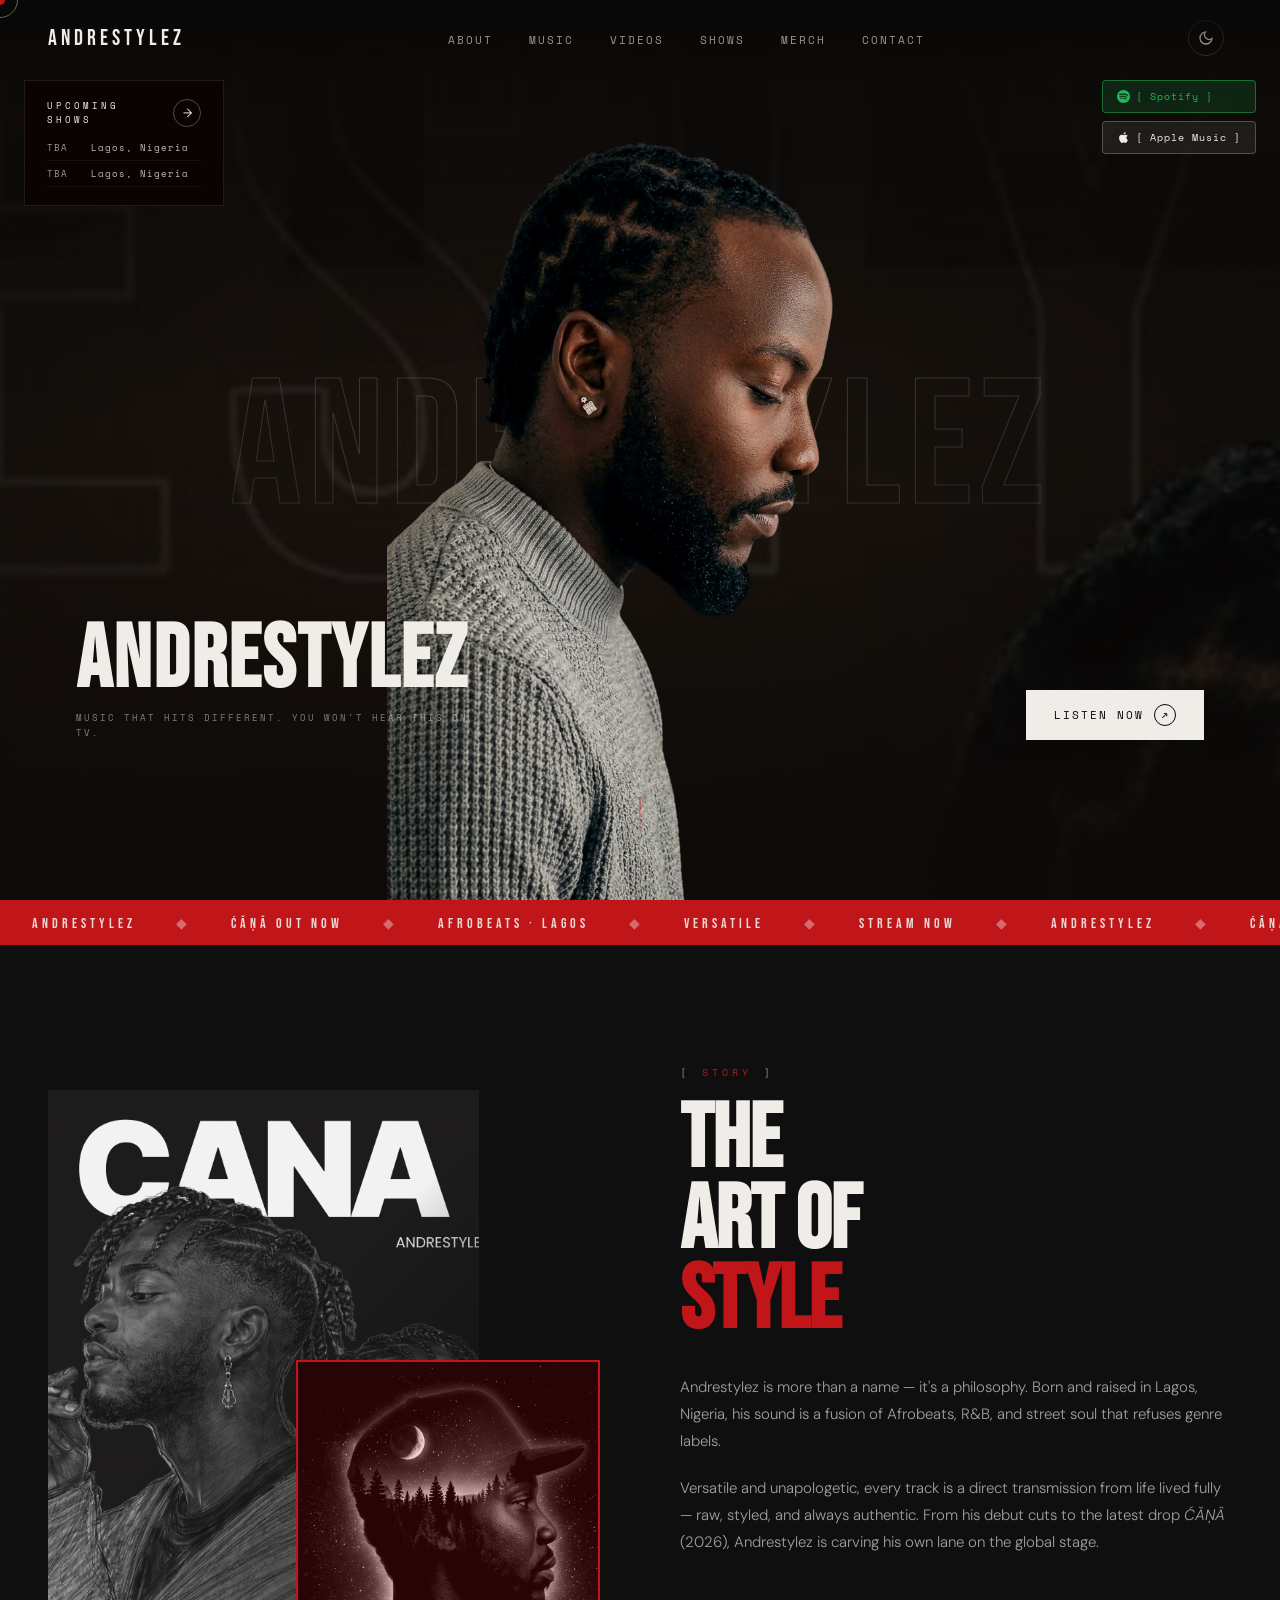
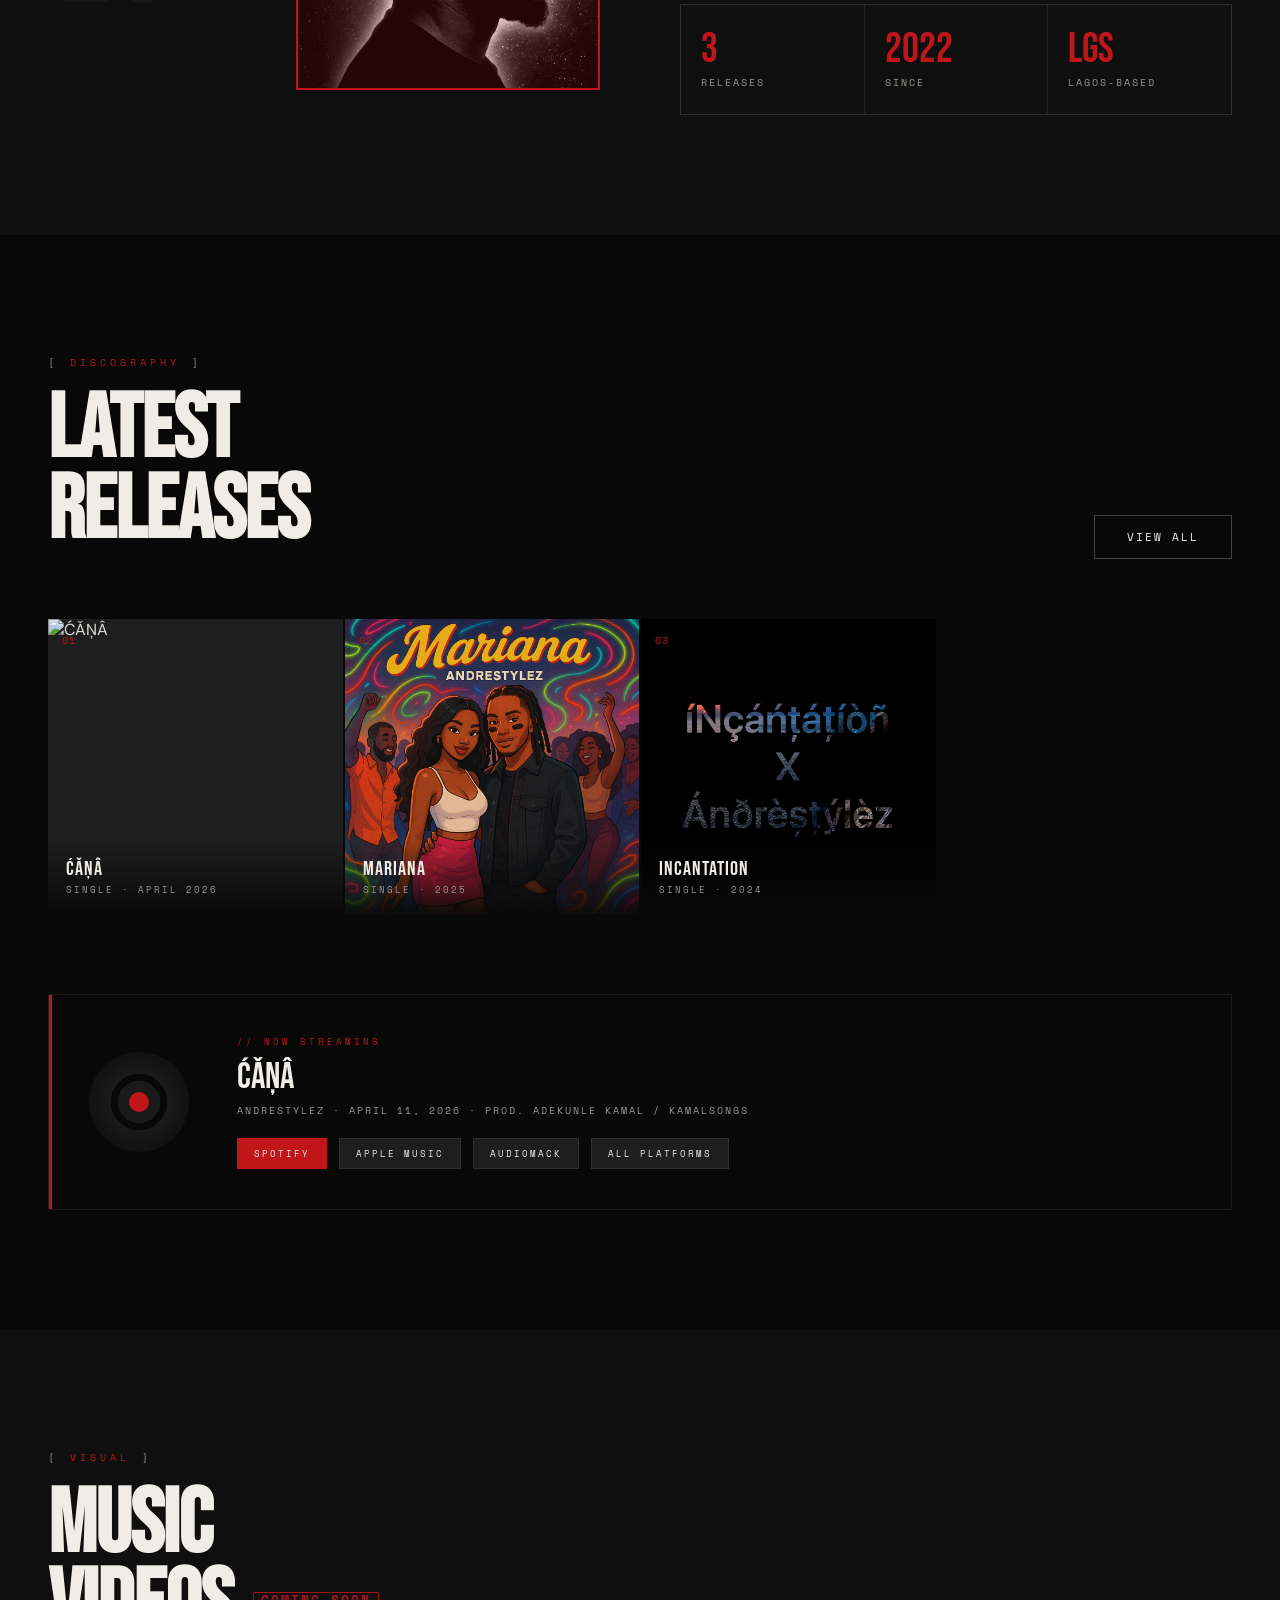
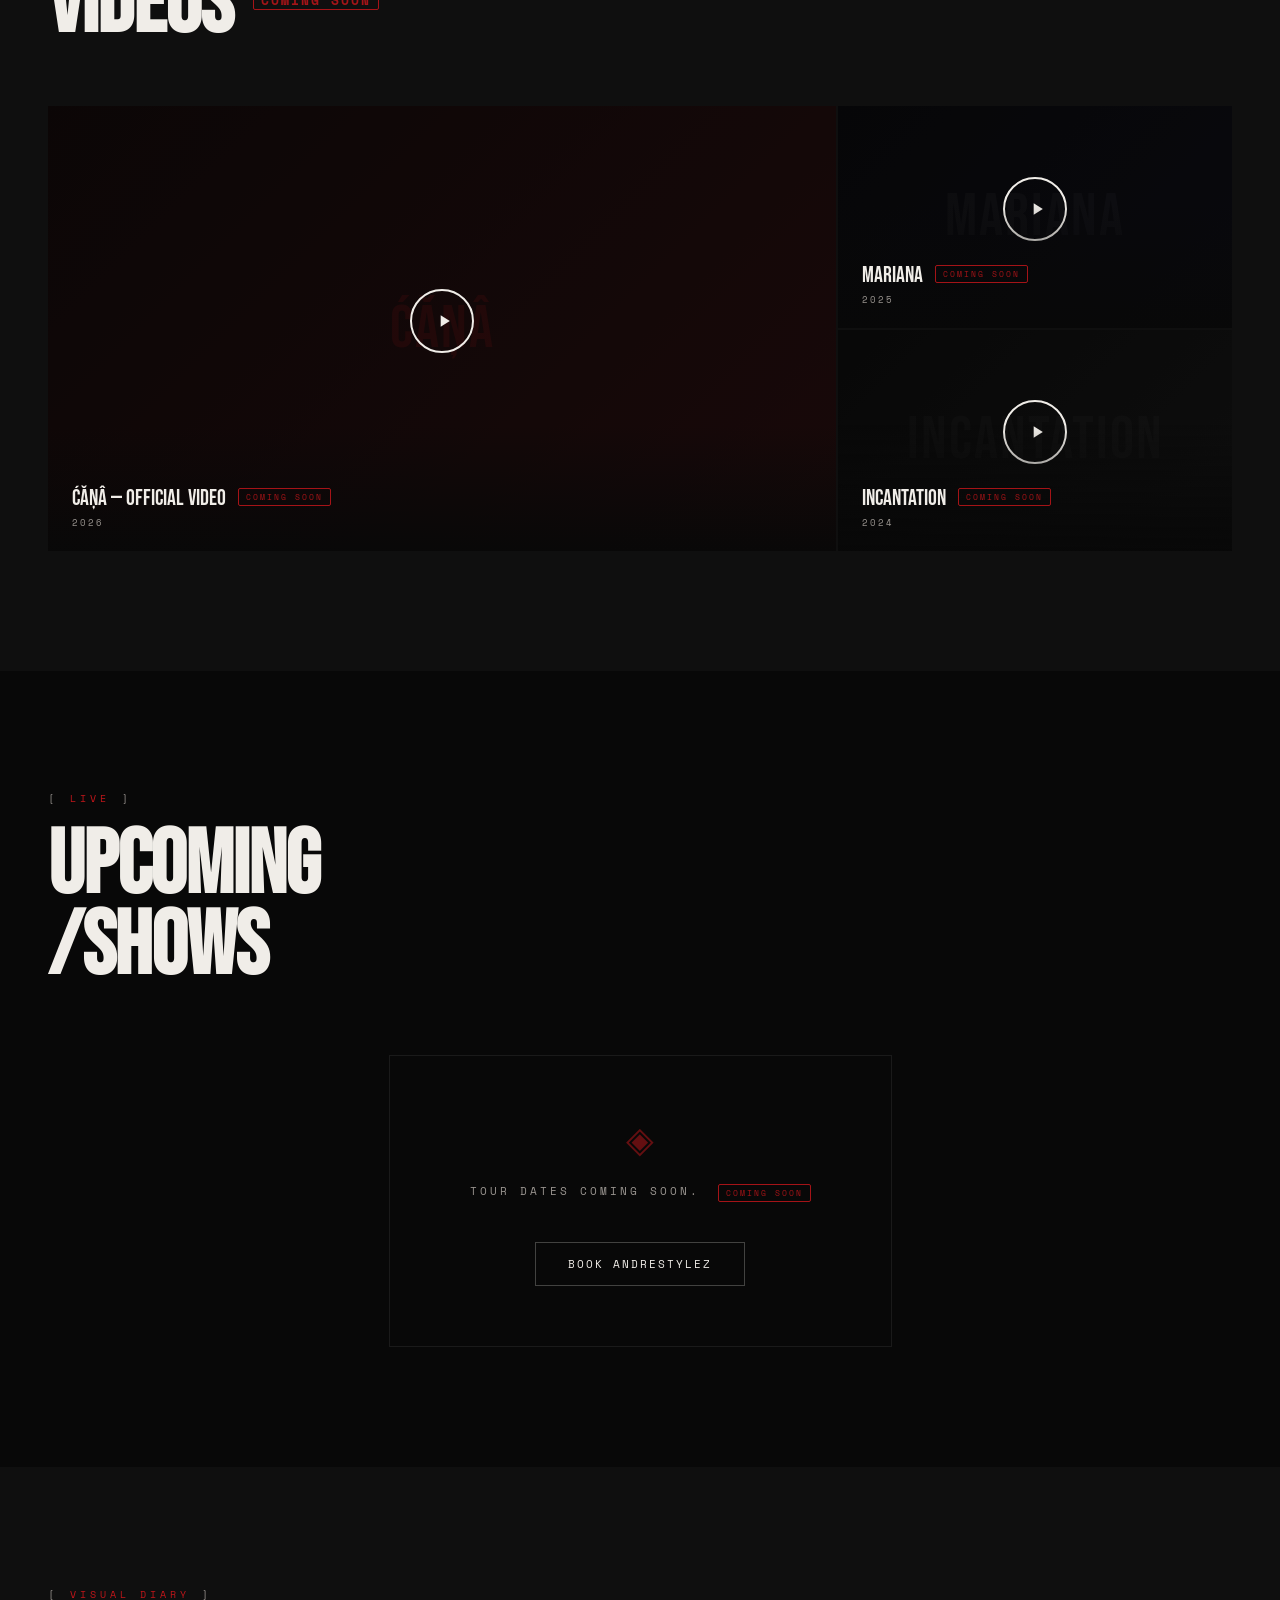
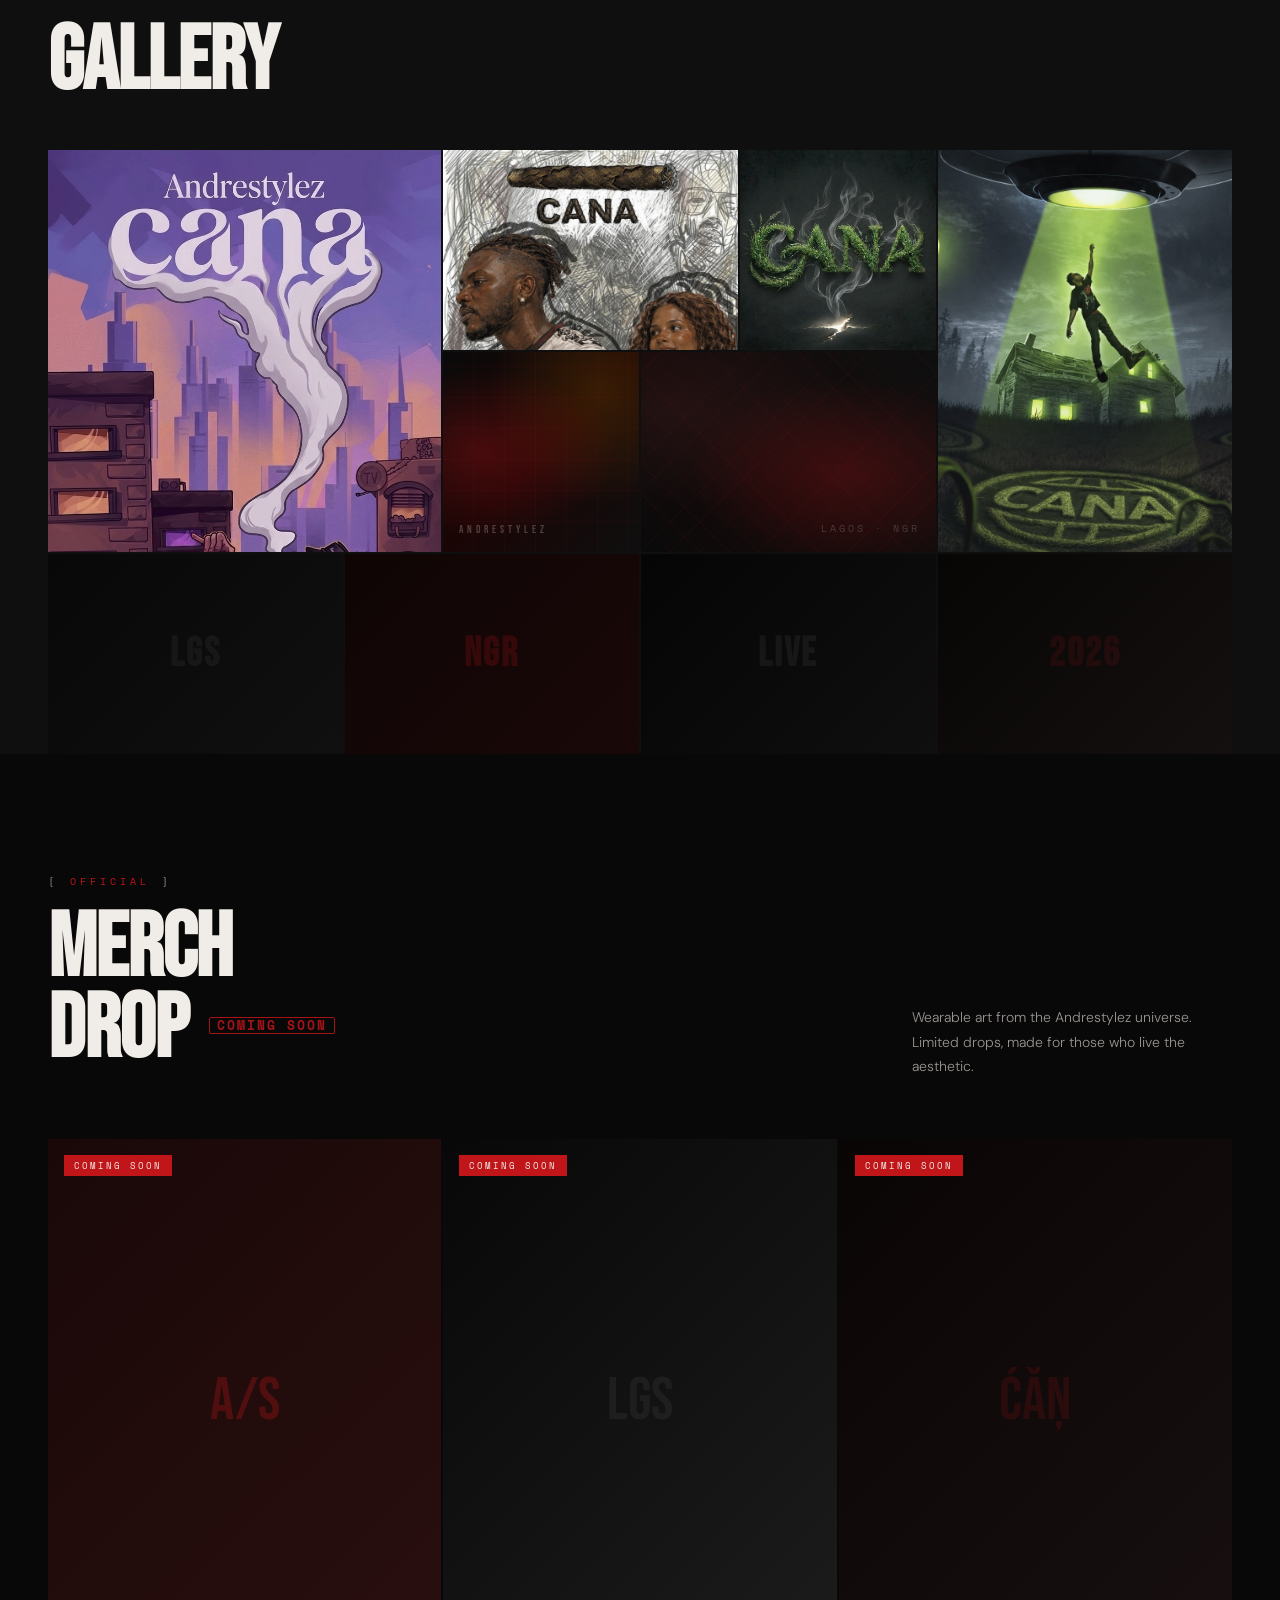
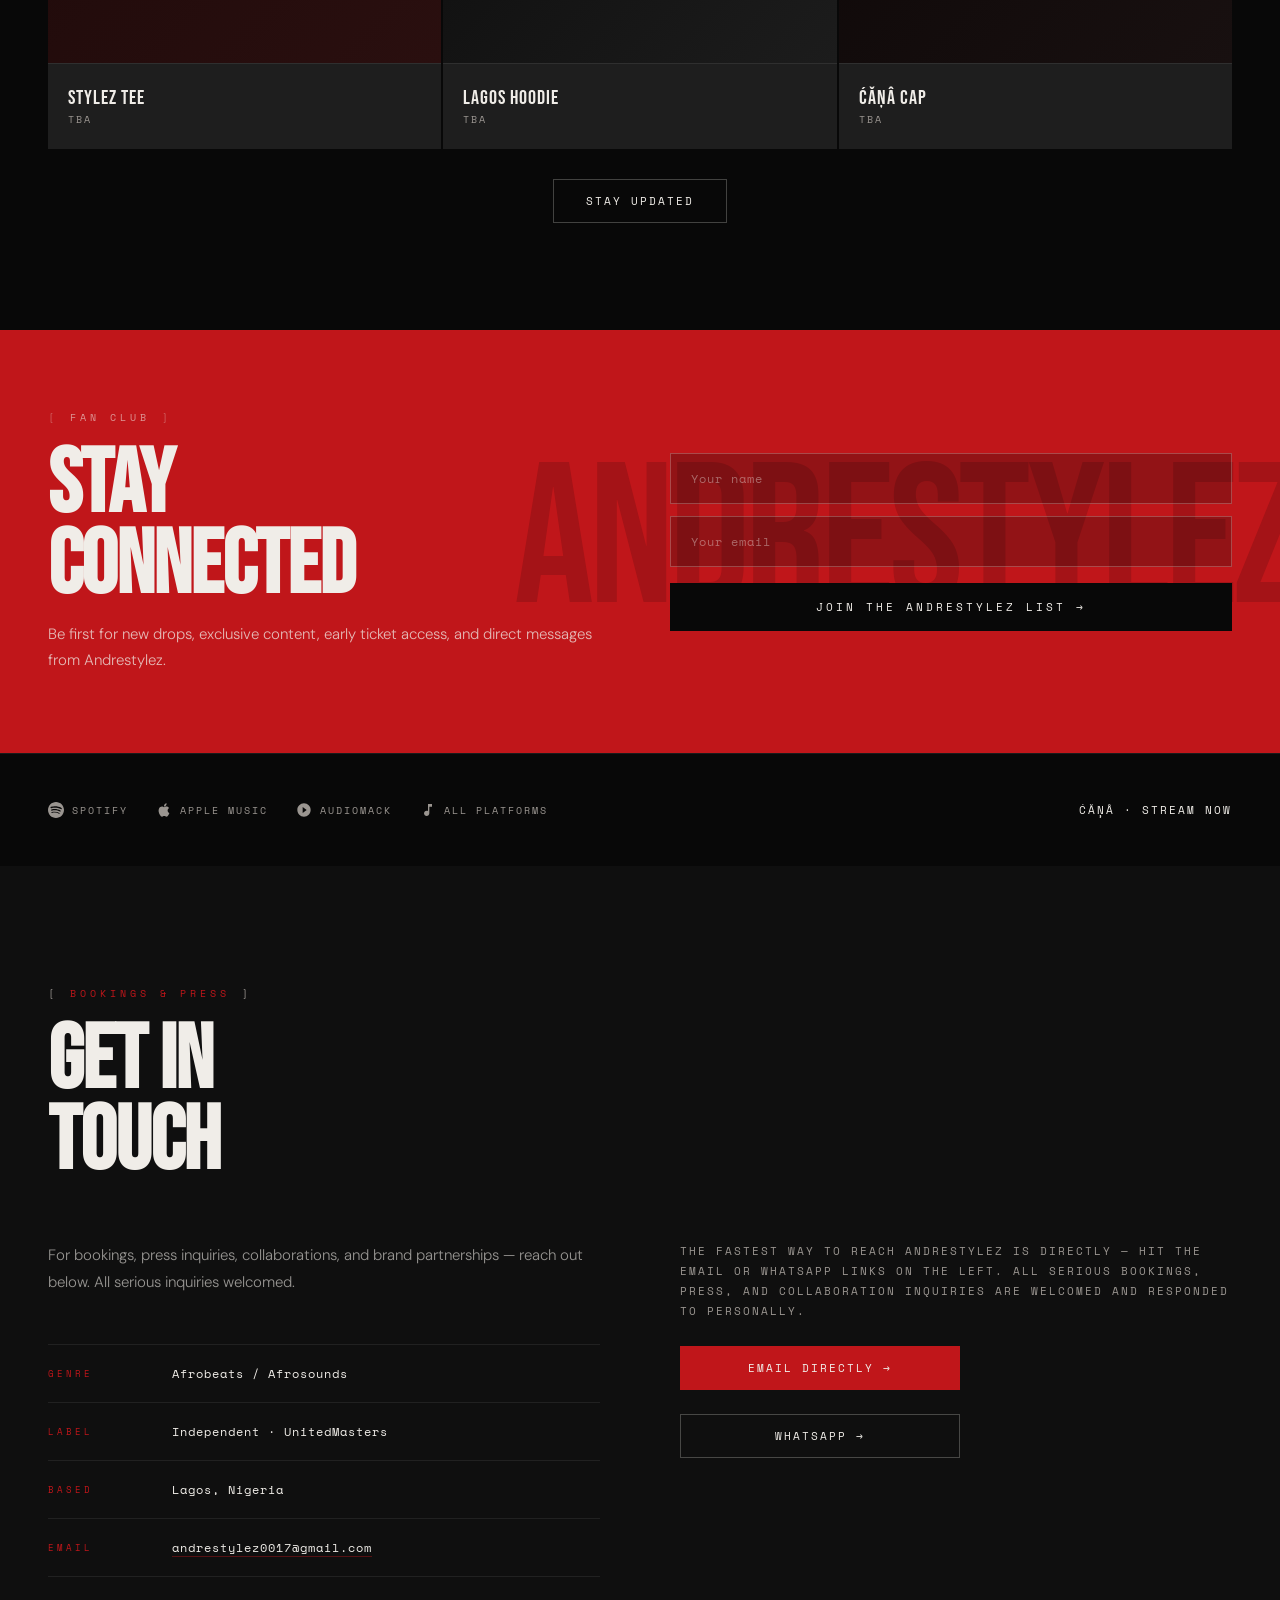
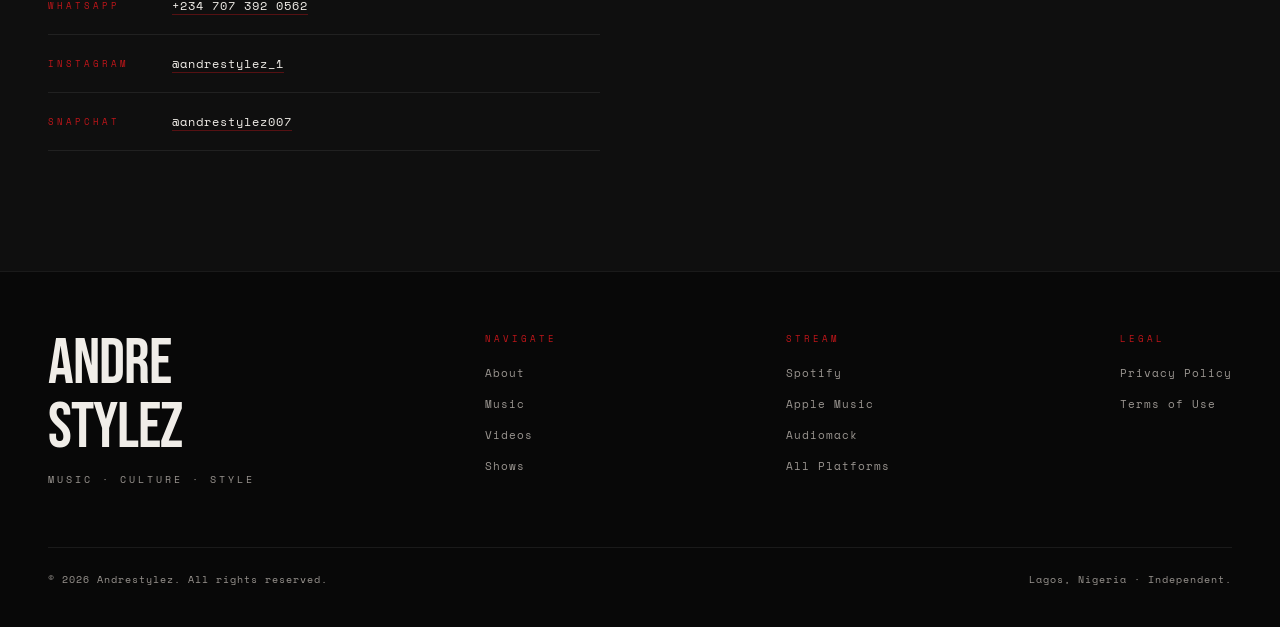
==== commit b2d87007: "Add files via upload" ====
--- a/index.html
+++ b/index.html
@@ -1,465 +1,463 @@
 <!DOCTYPE html>
 <html lang="en">
 <head>
-  <meta charset="UTF-8" />
-  <meta name="viewport" content="width=device-width, initial-scale=1.0" />
-  <title>Adunola Babadiya — Product Designer</title>
-  <link rel="stylesheet" href="styles.css" />
-  <link rel="preconnect" href="https://fonts.googleapis.com" />
-  <link rel="preconnect" href="https://fonts.gstatic.com" crossorigin />
-  <link href="https://fonts.googleapis.com/css2?family=Cormorant+Garamond:ital,wght@0,300;0,400;0,600;1,300;1,400&family=DM+Mono:wght@300;400;500&family=Instrument+Serif:ital@0;1&display=swap" rel="stylesheet" />
+<meta charset="UTF-8">
+<meta name="viewport" content="width=device-width, initial-scale=1.0">
+<title>ANDRESTYLEZ</title>
+<link rel="preconnect" href="https://fonts.googleapis.com">
+<link href="https://fonts.googleapis.com/css2?family=Bebas+Neue&family=DM+Sans:ital,wght@0,300;0,400;0,500;1,300&family=Space+Mono:wght@400;700&display=swap" rel="stylesheet">
+<link rel="stylesheet" href="assets/css/style.css">
 </head>
-<body class="main-site" data-page="home">
-
-  <div class="cursor" id="cursor"></div>
-  <div class="cursor-dot" id="cursorDot"></div>
-  <div class="page-overlay" id="pageOverlay"></div>
-
-  <div class="system-map" id="systemMap">
-    <button class="map-close" id="mapClose" aria-label="Close system map">x Close</button>
-    <div class="map-title">Design System</div>
-    <div class="map-subtitle">Click any world to explore</div>
-    <div class="map-nodes">
-      <div class="map-center-node" onclick="navigateTo('index.html')">
-        <div class="node-ring"></div>
-        <span class="node-label-main">Adunola</span>
-        <span class="node-sub">Product Design</span>
-      </div>
-      <div class="map-node node-uiux" onclick="navigateTo('worlds/uiux.html')"><div class="node-dot"></div><span>UI/UX</span></div>
-      <div class="map-node node-graphic" onclick="navigateTo('worlds/graphic.html')"><div class="node-dot"></div><span>Graphic</span></div>
-      <div class="map-node node-nocode" onclick="navigateTo('worlds/nocode.html')"><div class="node-dot"></div><span>No-Code</span></div>
-      <div class="map-node node-vibe" onclick="navigateTo('worlds/vibe-lab.html')"><div class="node-dot"></div><span>Vibe Coding</span></div>
-    </div>
-    <svg class="map-lines" id="mapLines" viewBox="0 0 800 600" preserveAspectRatio="xMidYMid meet">
-      <line class="map-line" x1="400" y1="300" x2="200" y2="120" />
-      <line class="map-line" x1="400" y1="300" x2="620" y2="150" />
-      <line class="map-line" x1="400" y1="300" x2="150" y2="430" />
-      <line class="map-line" x1="400" y1="300" x2="650" y2="430" />
-    </svg>
-  </div>
-
-  <nav class="nav" id="mainNav">
-    <a href="index.html" class="nav-logo">Adunola<span class="logo-dot">.</span></a>
-    <div class="nav-links">
-      <a href="#about" class="nav-link">About</a>
-      <a href="#work" class="nav-link">Work</a>
-      <a href="mailto:Adunoladiya@gmail.com" class="nav-link">Contact</a>
-      <button class="nav-system-btn" id="openSystemMap">Explore System</button>
-    </div>
-  </nav>
-
-  <section class="hero" id="hero">
-    <div class="hero-eyebrow reveal">Product Designer · Vibe Coder · Visual Creator</div>
-    <h1 class="hero-headline reveal-delay">
-      I design things that<br/>
-      <em>feel right before they load.</em>
-    </h1>
-    <p class="hero-sub reveal-delay-2">
-      Adunola Babadiya is a Lagos based product designer, visual creator and vibe coder who builds experiences people actually enjoy using. From Figma to fully deployed sites, the gap between design and reality is where I live.
-    </p>
-    <div class="hero-cta reveal-delay-3">
-      <a href="#work" class="btn-primary">View Work</a>
-      <a href="mailto:Adunoladiya@gmail.com" class="btn-ghost">Lets Talk</a>
-    </div>
-    <div class="hero-scroll-hint reveal-delay-3">
-      <span>Scroll</span>
-      <div class="scroll-line"></div>
-    </div>
-  </section>
-
+<body>
+
+<div class="cursor" id="cursor"></div>
+<div class="cursor-ring" id="cursorRing"></div>
+
+<nav id="mainNav">
+  <a href="#" class="nav-logo">ANDRESTYLEZ</a>
+  <ul class="nav-links">
+    <li><a href="#about">About</a></li>
+    <li><a href="#music">Music</a></li>
+    <li><a href="#videos">Videos</a></li>
+    <li><a href="#shows">Shows</a></li>
+    <li><a href="#merch">Merch</a></li>
+    <li><a href="#contact">Contact</a></li>
+  </ul>
+  <button class="theme-toggle" id="themeToggle" aria-label="Toggle light/dark mode">
+    <svg class="icon-moon" viewBox="0 0 24 24" fill="none" stroke="currentColor" stroke-width="2"><path d="M21 12.79A9 9 0 1 1 11.21 3 7 7 0 0 0 21 12.79z"/></svg>
+    <svg class="icon-sun" viewBox="0 0 24 24" fill="none" stroke="currentColor" stroke-width="2"><circle cx="12" cy="12" r="5"/><line x1="12" y1="1" x2="12" y2="3"/><line x1="12" y1="21" x2="12" y2="23"/><line x1="4.22" y1="4.22" x2="5.64" y2="5.64"/><line x1="18.36" y1="18.36" x2="19.78" y2="19.78"/><line x1="1" y1="12" x2="3" y2="12"/><line x1="21" y1="12" x2="23" y2="12"/><line x1="4.22" y1="19.78" x2="5.64" y2="18.36"/><line x1="18.36" y1="5.64" x2="19.78" y2="4.22"/></svg>
+  </button>
+  <button class="hamburger" id="hamburger" aria-label="Menu">
+    <span></span><span></span><span></span>
+  </button>
+</nav>
+
+<div class="mobile-menu" id="mobileMenu">
+  <ul class="mobile-menu-links">
+    <li><a href="#about" onclick="closeMobile()">About</a></li>
+    <li><a href="#music" onclick="closeMobile()">Music</a></li>
+    <li><a href="#videos" onclick="closeMobile()">Videos</a></li>
+    <li><a href="#shows" onclick="closeMobile()">Shows</a></li>
+    <li><a href="#merch" onclick="closeMobile()">Merch</a></li>
+    <li><a href="#contact" onclick="closeMobile()">Book</a></li>
+  </ul>
+  <div class="mobile-menu-social">
+    <a href="https://open.spotify.com/track/2Qhw9dALw3G4tDysNQ5asZ" target="_blank">Spotify</a>
+    <a href="https://music.apple.com/us/album/%C4%87%C7%8E%C5%86%C3%A2-single/1891542517" target="_blank">Apple Music</a>
+    <a href="https://audiomack.com/Andrestylez" target="_blank">Audiomack</a>
+  </div>
+</div>
+
+<!-- ═══════════════════════════════════════
+ HERO
+ hero-bg-texture.png  → warm atmospheric BG (fills entire hero behind everything)
+ hero-artist.png      → artist portrait, centred, bottom-anchored, full height
+════════════════════════════════════════ -->
+<section id="hero">
+  <!-- Layer 1: warm atmospheric texture -->
+  <div class="hero-texture-bg">
+    <img src="assets/images/hero-bg-uploaded.png" alt="" aria-hidden="true">
+  </div>
+  <!-- Layer 2: giant name watermark -->
+  <div class="hero-bg-name" aria-hidden="true">ANDRESTYLEZ</div>
+  <!-- Layer 3: artist portrait + vignette -->
+  <div class="hero-img-panel">
+    <img src="assets/images/hero-artist.png" alt="Andrestylez" class="hero-artist-img">
+    <div class="hero-img-vignette"></div>
+  </div>
+  <!-- Streaming pills top-right -->
+  <div class="hero-stream-pills">
+    <a href="https://open.spotify.com/track/2Qhw9dALw3G4tDysNQ5asZ?si=KiUqcF86RhSm_cYwI0UJSg" target="_blank" rel="noopener" class="stream-pill pill-spotify">
+      <svg viewBox="0 0 24 24" fill="currentColor" width="13" height="13"><path d="M12 0C5.4 0 0 5.4 0 12s5.4 12 12 12 12-5.4 12-12S18.66 0 12 0zm5.521 17.34c-.24.359-.66.48-1.021.24-2.82-1.74-6.36-2.101-10.561-1.141-.418.122-.779-.179-.899-.539-.12-.421.18-.78.54-.9 4.56-1.021 8.52-.6 11.64 1.32.42.18.479.659.301 1.02zm1.44-3.3c-.301.42-.841.6-1.262.3-3.239-1.98-8.159-2.58-11.939-1.38-.479.12-1.02-.12-1.14-.6-.12-.48.12-1.021.6-1.141C9.6 9.9 15 10.561 18.72 12.84c.361.181.54.78.241 1.2zm.12-3.36C15.24 8.4 8.82 8.16 5.16 9.301c-.6.179-1.2-.181-1.38-.721-.18-.601.18-1.2.72-1.381 4.26-1.26 11.28-1.02 15.721 1.621.539.3.719 1.02.419 1.56-.299.421-1.02.599-1.559.3z"/></svg>
+      [ Spotify ]
+    </a>
+    <a href="https://music.apple.com/us/album/%C4%87%C7%8E%C5%86%C3%A2-single/1891542517" target="_blank" rel="noopener" class="stream-pill pill-apple">
+      <svg viewBox="0 0 24 24" fill="currentColor" width="13" height="13"><path d="M18.71 19.5c-.83 1.24-1.71 2.45-3.05 2.47-1.34.03-1.77-.79-3.29-.79-1.53 0-2 .77-3.27.82-1.31.05-2.3-1.32-3.14-2.53C4.25 17 2.94 12.45 4.7 9.39c.87-1.52 2.43-2.48 4.12-2.51 1.28-.02 2.5.87 3.29.87.78 0 2.26-1.07 3.8-.91.65.03 2.47.26 3.64 1.98-.09.06-2.17 1.28-2.15 3.81.03 3.02 2.65 4.03 2.68 4.04-.03.07-.42 1.44-1.38 2.83M13 3.5c.73-.83 1.94-1.46 2.94-1.5.13 1.17-.34 2.35-1.04 3.19-.69.85-1.83 1.51-2.95 1.42-.15-1.15.41-2.35 1.05-3.11z"/></svg>
+      [ Apple Music ]
+    </a>
+  </div>
+  <!-- Shows panel top-left -->
+  <div class="hero-shows-panel">
+    <div class="hsp-header">
+      <span class="hsp-title">UPCOMING<br>SHOWS</span>
+      <a href="#shows" class="hsp-arrow">→</a>
+    </div>
+    <div class="hsp-list">
+      <div class="hsp-row"><span class="hsp-date">TBA</span><span class="hsp-loc">Lagos, Nigeria</span></div>
+      <div class="hsp-row"><span class="hsp-date">TBA</span><span class="hsp-loc">Lagos, Nigeria</span></div>
+    </div>
+  </div>
+  <!-- Bottom: name + tagline + CTA -->
+  <div class="hero-bottom">
+    <div class="hero-name-block">
+      <h1 class="hero-name-main">ANDRESTYLEZ</h1>
+      <p class="hero-tagline-bottom">Music that hits different. You won't hear this on TV.</p>
+    </div>
+    <div class="hero-bottom-cta">
+      <a href="https://open.spotify.com/track/2Qhw9dALw3G4tDysNQ5asZ?si=KiUqcF86RhSm_cYwI0UJSg" target="_blank" rel="noopener" class="hero-listen-btn">LISTEN NOW <span class="listen-arrow">↗</span></a>
+    </div>
+  </div>
+  <div class="hero-scroll">
+    <div class="scroll-line"></div>
+    <span>↓</span>
+  </div>
+</section>
+
+<div class="marquee-bar">
   <div class="marquee-track">
-    <div class="marquee-inner">
-      <span>UI/UX Design</span><span class="sep">·</span>
-      <span>Vibe Coding</span><span class="sep">·</span>
-      <span>Product Design</span><span class="sep">·</span>
-      <span>Figma</span><span class="sep">·</span>
-      <span>No-Code</span><span class="sep">·</span>
-      <span>Graphic Design</span><span class="sep">·</span>
-      <span>Design Systems</span><span class="sep">·</span>
-      <span>AI Tools</span><span class="sep">·</span>
-      <span>Game UI</span><span class="sep">·</span>
-      <span>UI/UX Design</span><span class="sep">·</span>
-      <span>Vibe Coding</span><span class="sep">·</span>
-      <span>Product Design</span><span class="sep">·</span>
-      <span>AI Tools</span><span class="sep">·</span>
-      <span>Game UI</span><span class="sep">·</span>
-    </div>
-  </div>
-
-  <section class="about-strip" id="about">
-    <div class="about-grid">
-      <div class="about-copy reveal">
-        <h2>A designer who thinks in systems, builds with AI, and ships work that holds up.</h2>
-        <p>Based in Lagos, Nigeria, I work at the intersection of product design, visual identity and AI assisted development. I have spent years helping startups, agencies and gaming companies create interfaces that are not only functional and thoughtful but visually sharp and emotionally resonant.</p>
-        <p style="margin-top:16px;">What makes my work different is the range. I move between Figma and a code editor without losing the thread. I use AI tools like Claude, Cursor and Lovable to ship production ready websites faster than most teams expect, while keeping the design quality high. Whether it is a mobile app, a brand identity or a fully built website, the intent is always the same: make it feel inevitable.</p>
-      </div>
-      <div class="about-stats reveal-delay">
-        <div class="stat"><span class="stat-num">3+</span><span class="stat-label">Years Experience</span></div>
-        <div class="stat"><span class="stat-num">15+</span><span class="stat-label">Projects Shipped</span></div>
-        <div class="stat"><span class="stat-num">5</span><span class="stat-label">Design Worlds</span></div>
-        <div class="stat"><span class="stat-num">6</span><span class="stat-label">Live Vibe Sites</span></div>
-      </div>
-    </div>
-  </section>
-
-  <section class="how-i-work">
-    <div class="section-header">
-      <span class="section-tag reveal">Process</span>
-      <h2 class="section-title reveal-delay">How I Work</h2>
-    </div>
-    <div class="process-grid">
-      <div class="process-step reveal">
-        <span class="process-num">01</span>
-        <div class="process-body">
-          <h3>Listen and Define</h3>
-          <p>Every project starts with understanding the actual problem, not just the brief. I ask the questions most designers skip so I can design for the right outcome from day one.</p>
-        </div>
-      </div>
-      <div class="process-step reveal">
-        <span class="process-num">02</span>
-        <div class="process-body">
-          <h3>Research and Structure</h3>
-          <p>I look at what exists, what users actually do, and where the friction lives. Then I map out the information architecture and user flows before touching any visual tool.</p>
-        </div>
-      </div>
-      <div class="process-step reveal">
-        <span class="process-num">03</span>
-        <div class="process-body">
-          <h3>Design with Intention</h3>
-          <p>In Figma I work from wireframes to high fidelity without losing clarity. Every decision around spacing, type scale, color and interaction has a reason behind it that I can explain.</p>
-        </div>
-      </div>
-      <div class="process-step reveal">
-        <span class="process-num">04</span>
-        <div class="process-body">
-          <h3>Build and Ship</h3>
-          <p>For projects that need to go live fast, I use AI assisted tools like Cursor, Claude, Lovable and Framer to turn designs into real deployed websites. No waiting on a developer.</p>
-        </div>
-      </div>
-      <div class="process-step reveal">
-        <span class="process-num">05</span>
-        <div class="process-body">
-          <h3>Iterate and Improve</h3>
-          <p>Good design does not stop at launch. I stay involved through feedback cycles and make sure what ships keeps getting better over time.</p>
-        </div>
-      </div>
-    </div>
-  </section>
-
-  <section class="work" id="work">
-    <div class="section-header">
-      <span class="section-tag reveal">Selected Work</span>
-      <h2 class="section-title reveal-delay">Case Studies</h2>
-    </div>
-
-    <div class="work-grid">
-
-      <article class="work-card reveal" onclick="navigateTo('case-studies/streettasker.html')">
-        <div class="card-image">
-          <div class="card-img-placeholder" style="background:linear-gradient(135deg,#1a1f2e,#0d1117);">
-            <div class="site-preview-embed">
-              <div class="site-preview-bar"><span></span><span></span><span></span></div>
-              <div class="site-preview-content" style="background:linear-gradient(160deg,#1a2744,#0f1829);">
-                <div class="preview-headline" style="color:#5b9cf6;">Task. Earn. Repeat.</div>
-                <div class="preview-sub">Connecting workers with everyday jobs</div>
-                <div class="preview-btn" style="background:#5b9cf6;color:#fff;">Get Started</div>
-              </div>
-            </div>
-            <span class="project-type-badge" style="background:rgba(91,156,246,0.15);color:#5b9cf6;border-color:rgba(91,156,246,0.3);">Vibe Coding</span>
+    <span>ANDRESTYLEZ</span><span class="dot">◆</span>
+    <span>ĆǍŅÂ OUT NOW</span><span class="dot">◆</span>
+    <span>AFROBEATS · LAGOS</span><span class="dot">◆</span>
+    <span>VERSATILE</span><span class="dot">◆</span>
+    <span>STREAM NOW</span><span class="dot">◆</span>
+    <span>ANDRESTYLEZ</span><span class="dot">◆</span>
+    <span>ĆǍŅÂ OUT NOW</span><span class="dot">◆</span>
+    <span>AFROBEATS · LAGOS</span><span class="dot">◆</span>
+    <span>VERSATILE</span><span class="dot">◆</span>
+    <span>STREAM NOW</span><span class="dot">◆</span>
+  </div>
+</div>
+
+<!-- ═══════════════════════════════════════
+ ABOUT
+ about-main.jpg   → main tall portrait, left column, object-fit:cover, top-anchored
+ about-accent.jpg → overlapping accent frame (55%x55%), red border, greyscale tint
+════════════════════════════════════════ -->
+<section id="about">
+  <div class="about-grid max-w">
+    <div class="about-visual reveal-left">
+      <div class="about-img-main">
+        <img src="assets/images/about-main.jpg" alt="Andrestylez">
+      </div>
+      <div class="about-img-accent">
+        <img src="assets/images/about-accent.PNG" alt="Andrestylez">
+      </div>
+      <div class="about-year">26</div>
+    </div>
+    <div class="about-text reveal-right">
+      <div class="section-label">Story</div>
+      <h2 class="section-title">THE<br>ART OF<br><span>STYLE</span></h2>
+      <p class="about-body">Andrestylez is more than a name — it's a philosophy. Born and raised in Lagos, Nigeria, his sound is a fusion of Afrobeats, R&amp;B, and street soul that refuses genre labels.</p>
+      <p class="about-body">Versatile and unapologetic, every track is a direct transmission from life lived fully — raw, styled, and always authentic. From his debut cuts to the latest drop <em>ĆǍŅÂ</em> (2026), Andrestylez is carving his own lane on the global stage.</p>
+      <div class="about-stats">
+        <div class="stat"><div class="stat-num">3</div><div class="stat-label">Releases</div></div>
+        <div class="stat"><div class="stat-num">2022</div><div class="stat-label">Since</div></div>
+        <div class="stat"><div class="stat-num">LGS</div><div class="stat-label">Lagos-Based</div></div>
+      </div>
+    </div>
+  </div>
+</section>
+
+<!-- ═══════════════════════════════════════
+ MUSIC
+ cover-cana.jpg        → square 1:1, fills track card 01 face completely
+ cover-mariana.jpg     → square 1:1, fills track card 02 face completely
+ cover-incantation.jpg → square 1:1, fills track card 03 face completely
+ Fallback gradient shown if image is missing.
+════════════════════════════════════════ -->
+<section id="music">
+  <div class="max-w">
+    <div class="music-header">
+      <div>
+        <div class="section-label reveal">Discography</div>
+        <h2 class="section-title reveal">LATEST<br>RELEASES</h2>
+      </div>
+      <a href="https://audiomack.com/Andrestylez/songs" target="_blank" class="btn-ghost reveal">View All</a>
+    </div>
+    <div class="music-grid">
+
+      <div class="track-card tc1 reveal">
+        <div class="track-art">
+          <img src="assets/images/cover-cana.png" alt="ĆǍŅÂ" class="track-cover-img">
+        </div>
+        <div class="track-num">01</div>
+        <div class="track-overlay">
+          <a href="https://open.spotify.com/track/2Qhw9dALw3G4tDysNQ5asZ" target="_blank" class="play-btn"><svg viewBox="0 0 24 24"><path d="M8 5v14l11-7z"/></svg></a>
+        </div>
+        <div class="track-info">
+          <div class="track-name">ĆǍŅÂ</div>
+          <div class="track-meta">Single · April 2026</div>
+        </div>
+      </div>
+
+      <div class="track-card tc2 reveal" style="transition-delay:.1s">
+        <div class="track-art">
+          <img src="assets/images/cover-mariana.png" alt="Mariana" class="track-cover-img">
+        </div>
+        <div class="track-num">02</div>
+        <div class="track-overlay">
+          <a href="https://music.apple.com/us/album/mariana-single/1823981062" target="_blank" class="play-btn"><svg viewBox="0 0 24 24"><path d="M8 5v14l11-7z"/></svg></a>
+        </div>
+        <div class="track-info">
+          <div class="track-name">MARIANA</div>
+          <div class="track-meta">Single · 2025</div>
+        </div>
+      </div>
+
+      <div class="track-card tc3 reveal" style="transition-delay:.2s">
+        <div class="track-art">
+          <img src="assets/images/cover-incantation.jpeg" alt="Incantation" class="track-cover-img">
+        </div>
+        <div class="track-num">03</div>
+        <div class="track-overlay">
+          <a href="https://music.apple.com/us/album/incantation-single/1779854271" target="_blank" class="play-btn"><svg viewBox="0 0 24 24"><path d="M8 5v14l11-7z"/></svg></a>
+        </div>
+        <div class="track-info">
+          <div class="track-name">INCANTATION</div>
+          <div class="track-meta">Single · 2024</div>
+        </div>
+      </div>
+
+    </div>
+
+    <div class="featured-track reveal">
+      <div class="featured-vinyl" id="vinyl"></div>
+      <div class="featured-info">
+        <div class="featured-label">// Now Streaming</div>
+        <div class="featured-title">ĆǍŅÂ</div>
+        <div class="featured-sub">Andrestylez · April 11, 2026 · Prod. Adekunle Kamal / Kamalsongs</div>
+        <div class="featured-actions">
+          <a href="https://open.spotify.com/track/2Qhw9dALw3G4tDysNQ5asZ?si=KiUqcF86RhSm_cYwI0UJSg" target="_blank" class="stream-btn active">Spotify</a>
+          <a href="https://music.apple.com/us/album/%C4%87%C7%8E%C5%86%C3%A2-single/1891542517" target="_blank" class="stream-btn">Apple Music</a>
+          <a href="https://audiomack.com/Andrestylez/song/cana" target="_blank" class="stream-btn">Audiomack</a>
+          <a href="https://unitedmasters.com/m/-2485" target="_blank" class="stream-btn">All Platforms</a>
+        </div>
+      </div>
+    </div>
+  </div>
+</section>
+
+<section id="videos">
+  <div class="max-w">
+    <div class="section-label reveal">Visual</div>
+    <h2 class="section-title reveal">MUSIC<br>VIDEOS <span class="coming-soon-tag" style="font-size:13px;vertical-align:middle;">Coming Soon</span></h2>
+    <div class="video-grid">
+      <div class="video-card reveal">
+        <div class="video-thumb vid1">ĆǍŅÂ</div>
+        <div class="video-overlay"><div class="video-play"><svg viewBox="0 0 24 24"><path d="M8 5v14l11-7z"/></svg></div></div>
+        <div class="video-caption">
+          <div class="video-title">ĆǍŅÂ — Official Video <span class="coming-soon-tag">Coming Soon</span></div>
+          <div class="video-sub">2026</div>
+        </div>
+      </div>
+      <div class="video-side">
+        <div class="video-card reveal" style="transition-delay:.15s">
+          <div class="video-thumb vid2">MARIANA</div>
+          <div class="video-overlay"><div class="video-play"><svg viewBox="0 0 24 24"><path d="M8 5v14l11-7z"/></svg></div></div>
+          <div class="video-caption">
+            <div class="video-title">MARIANA <span class="coming-soon-tag">Coming Soon</span></div>
+            <div class="video-sub">2025</div>
           </div>
         </div>
-        <div class="card-body">
-          <span class="card-tag">Vibe Coding · AI Built · Gig Economy</span>
-          <h3 class="card-title">StreetTasker — Gig Economy Platform</h3>
-          <p class="card-desc">A fully deployed platform connecting everyday people with local task workers. Designed and built using AI tools in a single focused sprint from concept to live site.</p>
-          <span class="card-link">View Case Study</span>
-        </div>
-      </article>
-
-      <article class="work-card reveal" onclick="navigateTo('case-studies/andrestylez.html')">
-        <div class="card-image">
-          <div class="card-img-placeholder" style="background:linear-gradient(135deg,#1f1208,#2a1a06);">
-            <div class="site-preview-embed">
-              <div class="site-preview-bar"><span></span><span></span><span></span></div>
-              <div class="site-preview-content" style="background:linear-gradient(160deg,#2a1508,#1a0e04);">
-                <div class="preview-headline" style="color:#e8a84c;letter-spacing:0.1em;">ANDRE STYLEZ</div>
-                <div class="preview-sub" style="color:#9a7a4a;">Fashion. Identity. Culture.</div>
-                <div class="preview-btn" style="background:#e8a84c;color:#1a0e04;">Shop Now</div>
-              </div>
-            </div>
-            <span class="project-type-badge" style="background:rgba(232,168,76,0.15);color:#e8a84c;border-color:rgba(232,168,76,0.3);">Vibe Coding</span>
+        <div class="video-card reveal" style="transition-delay:.3s">
+          <div class="video-thumb vid3">INCANTATION</div>
+          <div class="video-overlay"><div class="video-play"><svg viewBox="0 0 24 24"><path d="M8 5v14l11-7z"/></svg></div></div>
+          <div class="video-caption">
+            <div class="video-title">INCANTATION <span class="coming-soon-tag">Coming Soon</span></div>
+            <div class="video-sub">2024</div>
           </div>
         </div>
-        <div class="card-body">
-          <span class="card-tag">Vibe Coding · Fashion · E-Commerce</span>
-          <h3 class="card-title">AndreStylez — Fashion Brand Website</h3>
-          <p class="card-desc">A bold fashion brand presence built entirely with AI coding tools. The aesthetic captures the energy of the brand and the site went from idea to deployed in under a day.</p>
-          <span class="card-link">View Case Study</span>
-        </div>
-      </article>
-
-      <article class="work-card reveal" onclick="navigateTo('case-studies/cvbykiyomi.html')">
-        <div class="card-image">
-          <div class="card-img-placeholder" style="background:linear-gradient(135deg,#0a1520,#141e2a);">
-            <div class="site-preview-embed">
-              <div class="site-preview-bar"><span></span><span></span><span></span></div>
-              <div class="site-preview-content" style="background:linear-gradient(160deg,#0d1e30,#091525);">
-                <div class="preview-headline" style="color:#64b5f6;font-size:14px;">CV by Kiyomi</div>
-                <div class="preview-sub" style="color:#78909c;">Beautiful CV builder. Stand out instantly.</div>
-                <div style="display:flex;gap:6px;margin-top:8px;">
-                  <div style="background:#1e3a5f;border-radius:3px;padding:4px 8px;font-size:9px;color:#64b5f6;">Template A</div>
-                  <div style="background:#1e3a5f;border-radius:3px;padding:4px 8px;font-size:9px;color:#64b5f6;">Template B</div>
-                </div>
-              </div>
-            </div>
-            <span class="project-type-badge" style="background:rgba(100,181,246,0.15);color:#64b5f6;border-color:rgba(100,181,246,0.3);">Vibe Coding</span>
-          </div>
-        </div>
-        <div class="card-body">
-          <span class="card-tag">Vibe Coding · Career Tech · Resume Tool</span>
-          <h3 class="card-title">CV by Kiyomi — Resume Builder Platform</h3>
-          <p class="card-desc">A clean AI assisted resume builder that helps job seekers create standout CVs. Designed for simplicity and built and deployed using vibe coding techniques.</p>
-          <span class="card-link">View Case Study</span>
-        </div>
-      </article>
-
-      <article class="work-card reveal" onclick="navigateTo('case-studies/swappy.html')">
-        <div class="card-image">
-          <div class="card-img-placeholder" style="background:linear-gradient(135deg,#0f1f18,#142a1e);">
-            <div class="site-preview-embed">
-              <div class="site-preview-bar"><span></span><span></span><span></span></div>
-              <div class="site-preview-content" style="background:linear-gradient(160deg,#122518,#0c1c11);">
-                <div class="preview-headline" style="color:#4caf82;font-size:18px;">Swappy</div>
-                <div class="preview-sub" style="color:#6a9a7a;">Trade anything. Fast. Safe.</div>
-                <div class="preview-btn" style="background:#4caf82;color:#0c1c11;">Start Trading</div>
-              </div>
-            </div>
-            <span class="project-type-badge" style="background:rgba(76,175,130,0.15);color:#4caf82;border-color:rgba(76,175,130,0.3);">Vibe Coding</span>
-          </div>
-        </div>
-        <div class="card-body">
-          <span class="card-tag">Vibe Coding · Marketplace · Trade Platform</span>
-          <h3 class="card-title">Swappy — Peer to Peer Trading Platform</h3>
-          <p class="card-desc">A swap and trade platform built with AI coding tools. The interface was designed to make peer to peer exchanges feel safe, simple and fast for everyday users.</p>
-          <span class="card-link">View Case Study</span>
-        </div>
-      </article>
-
-      <article class="work-card reveal" onclick="navigateTo('case-studies/portfolia.html')">
-        <div class="card-image">
-          <div class="card-img-placeholder" style="background:linear-gradient(135deg,#1a1020,#231530);">
-            <div class="site-preview-embed">
-              <div class="site-preview-bar"><span></span><span></span><span></span></div>
-              <div class="site-preview-content" style="background:linear-gradient(160deg,#1e1230,#150e25);">
-                <div class="preview-headline" style="color:#b28ef0;font-size:18px;">portfolia.</div>
-                <div class="preview-sub" style="color:#7a6a9a;">Your creative work, beautifully shown.</div>
-                <div class="preview-btn" style="background:linear-gradient(90deg,#b28ef0,#7c5cbf);color:#fff;">Build Portfolio</div>
-              </div>
-            </div>
-            <span class="project-type-badge" style="background:rgba(178,142,240,0.15);color:#b28ef0;border-color:rgba(178,142,240,0.3);">Vibe Coding</span>
-          </div>
-        </div>
-        <div class="card-body">
-          <span class="card-tag">Vibe Coding · Portfolio Tool · Creatives</span>
-          <h3 class="card-title">Portfolia — Creative Portfolio Builder</h3>
-          <p class="card-desc">A portfolio building tool designed for creatives who want to showcase their work without technical overhead. Fully built and deployed with AI coding assistance.</p>
-          <span class="card-link">View Case Study</span>
-        </div>
-      </article>
-
-      <article class="work-card reveal" onclick="navigateTo('case-studies/tailorcv.html')">
-        <div class="card-image">
-          <div class="card-img-placeholder" style="background:linear-gradient(135deg,#1f1a0a,#2a2210);">
-            <div class="site-preview-embed">
-              <div class="site-preview-bar"><span></span><span></span><span></span></div>
-              <div class="site-preview-content" style="background:linear-gradient(160deg,#261d08,#1a1406);">
-                <div class="preview-headline" style="color:#d4a843;font-size:16px;">Tailor CV</div>
-                <div class="preview-sub" style="color:#8a7a4a;">Match every application. Land more interviews.</div>
-                <div class="preview-btn" style="background:#d4a843;color:#1a1406;">Tailor My CV</div>
-              </div>
-            </div>
-            <span class="project-type-badge" style="background:rgba(212,168,67,0.15);color:#d4a843;border-color:rgba(212,168,67,0.3);">Vibe Coding</span>
-          </div>
-        </div>
-        <div class="card-body">
-          <span class="card-tag">Vibe Coding · Career Tech · AI Tool</span>
-          <h3 class="card-title">Tailor CV — AI Powered Resume Matching</h3>
-          <p class="card-desc">A smart resume tailoring tool that helps job seekers align their CV with specific job descriptions. Built end to end using AI coding tools with a clean focused interface.</p>
-          <span class="card-link">View Case Study</span>
-        </div>
-      </article>
-
-      <article class="work-card reveal" onclick="navigateTo('case-studies/project-1.html')">
-        <div class="card-image">
-          <div class="card-img-placeholder vitsetech">
-            <div class="placeholder-pattern"></div>
-            <span class="project-type-badge">Mobile UI</span>
-          </div>
-        </div>
-        <div class="card-body">
-          <span class="card-tag">UI/UX · Mobile Responsiveness</span>
-          <h3 class="card-title">Vitsetech — Mobile Responsiveness Redesign</h3>
-          <p class="card-desc">Redesigned the mobile experience of a tech company website improving layout, readability and touch interaction across all breakpoints.</p>
-          <span class="card-link">View Case Study</span>
-        </div>
-      </article>
-
-      <article class="work-card reveal" onclick="navigateTo('case-studies/project-2.html')">
-        <div class="card-image">
-          <div class="card-img-placeholder lifemap">
-            <div class="placeholder-pattern"></div>
-            <span class="project-type-badge">App Design</span>
-          </div>
-        </div>
-        <div class="card-body">
-          <span class="card-tag">Product Design · Mobile</span>
-          <h3 class="card-title">Lifemap Naija — Mental Wellness App</h3>
-          <p class="card-desc">Designed a passion discovery and mental wellness app for Nigerian users grounding emotional UX in accessible, culturally aware design.</p>
-          <span class="card-link">View Case Study</span>
-        </div>
-      </article>
-
-      <article class="work-card work-card--wide reveal" onclick="navigateTo('case-studies/project-3.html')">
-        <div class="card-image">
-          <div class="card-img-placeholder safari">
-            <div class="placeholder-pattern"></div>
-            <span class="project-type-badge">Game UI</span>
-          </div>
-        </div>
-        <div class="card-body">
-          <span class="card-tag">Game UI · Illustration · Maliyo Games</span>
-          <h3 class="card-title">Safari City — Game UI Redesign</h3>
-          <p class="card-desc">Redesigned the game UI for Maliyo Games Safari City bringing visual clarity, African inspired aesthetics and engaging micro interactions to Africa's leading mobile game.</p>
-          <span class="card-link">View Case Study</span>
-        </div>
-      </article>
-
-    </div>
-  </section>
-
-  <section class="services">
-    <div class="section-header">
-      <span class="section-tag reveal">What I Do</span>
-      <h2 class="section-title reveal-delay">Services</h2>
-    </div>
-    <div class="services-grid">
-      <div class="service-item reveal">
-        <span class="service-num">01</span>
-        <h3>Product and UX Design</h3>
-        <p>End to end product design from research and wireframes to polished Figma prototypes and handoff ready specs. I work through the entire process, not just the pretty parts.</p>
-      </div>
-      <div class="service-item reveal">
-        <span class="service-num">02</span>
-        <h3>UI and Visual Design</h3>
-        <p>Pixel perfect interfaces with a strong visual identity for SaaS, AI tools, apps and websites. I care about how things look because first impressions matter and aesthetics convert.</p>
-      </div>
-      <div class="service-item reveal">
-        <span class="service-num">03</span>
-        <h3>Vibe Coding</h3>
-        <p>Full websites designed and deployed using AI tools like Claude, Cursor, Lovable and Bolt. Fast, functional and genuinely well designed without waiting on a traditional dev cycle.</p>
-      </div>
-      <div class="service-item reveal">
-        <span class="service-num">04</span>
-        <h3>Game UI Design</h3>
-        <p>Game interfaces with personality including HUDs, menus and icon systems crafted in Figma and Adobe Illustrator. Built for engagement and cultural resonance.</p>
-      </div>
-      <div class="service-item reveal">
-        <span class="service-num">05</span>
-        <h3>Graphic Design</h3>
-        <p>Brand identity, flyers, logos and social media visuals that communicate clearly and look exceptional. Design that works across both print and screen.</p>
-      </div>
-      <div class="service-item reveal">
-        <span class="service-num">06</span>
-        <h3>No-Code Development</h3>
-        <p>Building and deploying polished web experiences with Framer, WordPress and Webflow. Fast, functional and beautiful without writing traditional code from scratch.</p>
-      </div>
-    </div>
-  </section>
-
-  <section class="experience">
-    <div class="section-header">
-      <span class="section-tag reveal">Background</span>
-      <h2 class="section-title reveal-delay">Experience</h2>
-    </div>
-    <div class="exp-list">
-      <div class="exp-item reveal">
-        <div class="exp-year">2024 – Present</div>
-        <div class="exp-body">
-          <h3>Senior Web Designer</h3>
-          <span class="exp-company">Scrum Consult</span>
-          <p>Leading web design and UI/UX for client projects covering website design, mobile UI and design system development. Working closely with development teams to ensure designs ship exactly as intended.</p>
-        </div>
-      </div>
-      <div class="exp-item reveal">
-        <div class="exp-year">Mar – Jul 2025</div>
-        <div class="exp-body">
-          <h3>Game UI Designer</h3>
-          <span class="exp-company">Maliyo Games</span>
-          <p>Designed game interfaces and icon systems for Safari City, Africa's leading mobile gaming platform. Balanced functional clarity with vibrant African visual identity across the entire UI.</p>
-        </div>
-      </div>
-      <div class="exp-item reveal">
-        <div class="exp-year">2022 – 2024</div>
-        <div class="exp-body">
-          <h3>WordPress Developer and Designer</h3>
-          <span class="exp-company">Kiyomi (Self Directed)</span>
-          <p>Built and maintained websites for clients across Nigeria using WordPress. Developed a deep understanding of how design decisions affect real user behavior and business outcomes.</p>
-        </div>
-      </div>
-      <div class="exp-item reveal">
-        <div class="exp-year">2023 – Present</div>
-        <div class="exp-body">
-          <h3>Independent Designer and Vibe Coder</h3>
-          <span class="exp-company">Kiyomi Groups</span>
-          <p>Running my own design and build practice. Working with startups, entrepreneurs and brands across Nigeria to create products that are both visually strong and technically deployed. Specializing in AI assisted development for fast turnaround projects.</p>
-        </div>
-      </div>
-    </div>
-  </section>
-
-  <section class="system-cta">
-    <div class="cta-inner reveal">
-      <span class="cta-tag">More than one world</span>
-      <h2>There is more to explore.</h2>
-      <p>Beyond product design, there are four more worlds. Each one has its own aesthetic, its own focus, and its own kind of work.</p>
-      <button class="btn-primary" id="ctaOpenMap">View Full System</button>
-    </div>
-    <div class="cta-worlds-preview">
-      <a class="world-chip reveal" href="worlds/uiux.html">UI/UX World</a>
-      <a class="world-chip reveal" href="worlds/graphic.html">Graphic Design</a>
-      <a class="world-chip reveal" href="worlds/nocode.html">No-Code / Dev</a>
-      <a class="world-chip reveal" href="worlds/vibe-lab.html">Vibe Coding</a>
-    </div>
-  </section>
-
-  <footer class="footer">
-    <div class="footer-grid">
-      <div class="footer-left">
-        <span class="footer-logo">Adunola<span class="logo-dot">.</span></span>
-        <p>Product Designer · Vibe Coder · Based in Lagos, Nigeria</p>
-        <a href="mailto:Adunoladiya@gmail.com" class="footer-email">Adunoladiya@gmail.com</a>
-      </div>
-      <div class="footer-links">
-        <h4>Worlds</h4>
-        <a href="worlds/uiux.html">UI/UX Design</a>
-        <a href="worlds/graphic.html">Graphic Design</a>
-        <a href="worlds/nocode.html">No-Code / Dev</a>
-        <a href="worlds/vibe-lab.html">Vibe Coding</a>
-      </div>
-      <div class="footer-links">
-        <h4>Connect</h4>
-        <a href="https://x.com/Nolagraphics_" target="_blank">Twitter / X</a>
-        <a href="https://youtube.com/NolaDesigns-s5z" target="_blank">YouTube</a>
-        <a href="http://wa.me/+2347088448530" target="_blank">WhatsApp</a>
-        <a href="https://kiyomigroups.framer.website" target="_blank">Framer Site</a>
+      </div>
+    </div>
+  </div>
+</section>
+
+<section id="shows">
+  <div class="max-w">
+    <div class="shows-header">
+      <div>
+        <div class="section-label reveal">Live</div>
+        <h2 class="section-title reveal">UPCOMING<br>/SHOWS</h2>
+      </div>
+    </div>
+    <div class="shows-coming-placeholder reveal">
+      <div class="scp-inner">
+        <div class="scp-icon">◈</div>
+        <div class="scp-text">Tour dates coming soon. <span class="coming-soon-tag">Coming Soon</span></div>
+        <a href="#contact" class="btn-ghost" style="margin-top:28px;display:inline-block;">Book Andrestylez</a>
+      </div>
+    </div>
+  </div>
+</section>
+
+<!-- ═══════════════════════════════════════
+ GALLERY
+ gallery-1.jpg → gi1  (large, 4 cols × 2 rows — dominant left slot)
+ gallery-2.jpg → gi2  (medium, 3 cols × 1 row — top middle)
+ gallery-3.jpg → gi3  (medium, 2 cols × 1 row — top right-mid)
+ gallery-4.jpg → gi4  (large, 3 cols × 2 rows — right column)
+ gallery-5.jpg → gi5  (medium, 2 cols × 1 row — mid left)
+ gallery-6.jpg → gi6  (medium, 3 cols × 1 row — mid right)
+ gi7–gi10 are styled text tiles (no image needed).
+ All images: object-fit:cover, object-position:top center, grayscale 30%.
+════════════════════════════════════════ -->
+<section id="gallery">
+  <div class="max-w">
+    <div class="section-label reveal">Visual Diary</div>
+    <h2 class="section-title reveal">GALLERY</h2>
+  </div>
+  <div class="gallery-grid">
+    <div class="gal-item gi1">
+      <img src="assets/images/gallery-1.jpg" alt="Andrestylez" class="gal-img">
+      <div class="gal-img-fallback gp1">A</div>
+    </div>
+    <div class="gal-item gi2">
+      <img src="assets/images/gallery-2.jpeg" alt="Andrestylez" class="gal-img">
+      <div class="gal-img-fallback gp2">S</div>
+    </div>
+    <div class="gal-item gi3">
+      <img src="assets/images/gallery-3.PNG" alt="Andrestylez" class="gal-img">
+      <div class="gal-img-fallback gp3">T</div>
+    </div>
+    <div class="gal-item gi4">
+      <img src="assets/images/gallery-4.png" alt="Andrestylez" class="gal-img">
+      <div class="gal-img-fallback gp4">Y</div>
+    </div>
+    <div class="gal-item gi5">
+      <div class="gal-mesh gm5"></div>
+    </div>
+    <div class="gal-item gi6">
+      <div class="gal-mesh gm6"></div>
+    </div>
+    <div class="gal-item gi7"><div class="gal-placeholder gp7">LGS</div></div>
+    <div class="gal-item gi8"><div class="gal-placeholder gp8">NGR</div></div>
+    <div class="gal-item gi9"><div class="gal-placeholder gp9">LIVE</div></div>
+    <div class="gal-item gi10"><div class="gal-placeholder gp10">2026</div></div>
+  </div>
+</section>
+
+<section id="merch">
+  <div class="max-w">
+    <div class="merch-intro">
+      <div class="merch-intro-left">
+        <div class="section-label reveal">Official</div>
+        <h2 class="section-title reveal">MERCH<br>DROP <span class="coming-soon-tag" style="font-size:13px;vertical-align:middle;">Coming Soon</span></h2>
+      </div>
+      <p class="merch-intro-right reveal">Wearable art from the Andrestylez universe. Limited drops, made for those who live the aesthetic.</p>
+    </div>
+    <div class="merch-grid">
+      <div class="merch-card reveal">
+        <div class="merch-img"><div class="merch-img-inner mi1">A/S</div><div class="merch-label-overlay">Coming Soon</div></div>
+        <div class="merch-details"><div><div class="merch-name">STYLEZ TEE</div><div class="merch-price">TBA</div></div></div>
+      </div>
+      <div class="merch-card reveal" style="transition-delay:.15s">
+        <div class="merch-img"><div class="merch-img-inner mi2">LGS</div><div class="merch-label-overlay">Coming Soon</div></div>
+        <div class="merch-details"><div><div class="merch-name">LAGOS HOODIE</div><div class="merch-price">TBA</div></div></div>
+      </div>
+      <div class="merch-card reveal" style="transition-delay:.3s">
+        <div class="merch-img"><div class="merch-img-inner mi3">ĆǍŅ</div><div class="merch-label-overlay">Coming Soon</div></div>
+        <div class="merch-details"><div><div class="merch-name">ĆǍŅÂ CAP</div><div class="merch-price">TBA</div></div></div>
+      </div>
+    </div>
+    <div style="text-align:center;margin-top:40px;"><a href="#contact" class="btn-ghost reveal">Stay Updated</a></div>
+  </div>
+</section>
+
+<section id="newsletter">
+  <div class="newsletter-inner">
+    <div class="newsletter-text">
+      <div class="section-label">Fan Club</div>
+      <h2 class="section-title">STAY<br>CONNECTED</h2>
+      <p>Be first for new drops, exclusive content, early ticket access, and direct messages from Andrestylez.</p>
+    </div>
+    <div class="newsletter-form">
+      <input type="text" placeholder="Your name">
+      <input type="email" placeholder="Your email">
+      <button type="button">Join the Andrestylez List →</button>
+    </div>
+  </div>
+</section>
+
+<div class="socials-strip">
+  <div class="social-links">
+    <a href="https://open.spotify.com/track/2Qhw9dALw3G4tDysNQ5asZ" target="_blank" class="social-link">
+      <svg viewBox="0 0 24 24" fill="currentColor"><path d="M12 0C5.4 0 0 5.4 0 12s5.4 12 12 12 12-5.4 12-12S18.66 0 12 0zm5.521 17.34c-.24.359-.66.48-1.021.24-2.82-1.74-6.36-2.101-10.561-1.141-.418.122-.779-.179-.899-.539-.12-.421.18-.78.54-.9 4.56-1.021 8.52-.6 11.64 1.32.42.18.479.659.301 1.02zm1.44-3.3c-.301.42-.841.6-1.262.3-3.239-1.98-8.159-2.58-11.939-1.38-.479.12-1.02-.12-1.14-.6-.12-.48.12-1.021.6-1.141C9.6 9.9 15 10.561 18.72 12.84c.361.181.54.78.241 1.2zm.12-3.36C15.24 8.4 8.82 8.16 5.16 9.301c-.6.179-1.2-.181-1.38-.721-.18-.601.18-1.2.72-1.381 4.26-1.26 11.28-1.02 15.721 1.621.539.3.719 1.02.419 1.56-.299.421-1.02.599-1.559.3z"/></svg>
+      Spotify
+    </a>
+    <a href="https://music.apple.com/us/artist/andrestylez/1655155158" target="_blank" class="social-link">
+      <svg viewBox="0 0 24 24" fill="currentColor"><path d="M18.71 19.5c-.83 1.24-1.71 2.45-3.05 2.47-1.34.03-1.77-.79-3.29-.79-1.53 0-2 .77-3.27.82-1.31.05-2.3-1.32-3.14-2.53C4.25 17 2.94 12.45 4.7 9.39c.87-1.52 2.43-2.48 4.12-2.51 1.28-.02 2.5.87 3.29.87.78 0 2.26-1.07 3.8-.91.65.03 2.47.26 3.64 1.98-.09.06-2.17 1.28-2.15 3.81.03 3.02 2.65 4.03 2.68 4.04-.03.07-.42 1.44-1.38 2.83M13 3.5c.73-.83 1.94-1.46 2.94-1.5.13 1.17-.34 2.35-1.04 3.19-.69.85-1.83 1.51-2.95 1.42-.15-1.15.41-2.35 1.05-3.11z"/></svg>
+      Apple Music
+    </a>
+    <a href="https://audiomack.com/Andrestylez" target="_blank" class="social-link">
+      <svg viewBox="0 0 24 24" fill="currentColor"><path d="M12 2C6.48 2 2 6.48 2 12s4.48 10 10 10 10-4.48 10-10S17.52 2 12 2zm-2 14.5v-9l6 4.5-6 4.5z"/></svg>
+      Audiomack
+    </a>
+    <a href="https://unitedmasters.com/m/-2485" target="_blank" class="social-link">
+      <svg viewBox="0 0 24 24" fill="currentColor"><path d="M12 3v10.55c-.59-.34-1.27-.55-2-.55-2.21 0-4 1.79-4 4s1.79 4 4 4 4-1.79 4-4V7h4V3h-6z"/></svg>
+      All Platforms
+    </a>
+  </div>
+  <div class="social-count">
+    <span style="color:var(--white);font-family:var(--font-mono);font-size:11px;letter-spacing:2px;">ĆǍŅÂ · STREAM NOW</span>
+  </div>
+</div>
+
+<section id="contact">
+  <div class="max-w">
+    <div class="section-label reveal">Bookings &amp; Press</div>
+    <h2 class="section-title reveal">GET IN<br>TOUCH</h2>
+    <div class="contact-grid">
+      <div class="contact-info reveal-left">
+        <p>For bookings, press inquiries, collaborations, and brand partnerships — reach out below. All serious inquiries welcomed.</p>
+        <div class="contact-items">
+          <div class="contact-item"><div class="ci-label">Genre</div><div class="ci-val">Afrobeats / Afrosounds</div></div>
+          <div class="contact-item"><div class="ci-label">Label</div><div class="ci-val">Independent · UnitedMasters</div></div>
+          <div class="contact-item"><div class="ci-label">Based</div><div class="ci-val">Lagos, Nigeria</div></div>
+          <div class="contact-item"><div class="ci-label">Email</div><div class="ci-val"><a href="mailto:andrestylez0017@gmail.com" class="contact-link">andrestylez0017@gmail.com</a></div></div>
+          <div class="contact-item"><div class="ci-label">WhatsApp</div><div class="ci-val"><a href="https://wa.me/2347073920562" target="_blank" rel="noopener" class="contact-link">+234 707 392 0562</a></div></div>
+          <div class="contact-item"><div class="ci-label">Instagram</div><div class="ci-val"><a href="https://instagram.com/andrestylez_1" target="_blank" rel="noopener" class="contact-link">@andrestylez_1</a></div></div>
+          <div class="contact-item"><div class="ci-label">Snapchat</div><div class="ci-val"><a href="https://snapchat.com/add/andrestylez007" target="_blank" rel="noopener" class="contact-link">@andrestylez007</a></div></div>
+        </div>
+      </div>
+      <div class="contact-form reveal-right" style="display:flex;flex-direction:column;justify-content:center;gap:24px;">
+        <p style="font-family:var(--font-mono);font-size:11px;letter-spacing:2px;color:var(--grey);text-transform:uppercase;line-height:1.8;">The fastest way to reach Andrestylez is directly — hit the email or WhatsApp links on the left. All serious bookings, press, and collaboration inquiries are welcomed and responded to personally.</p>
+        <a href="mailto:andrestylez0017@gmail.com?subject=Inquiry" class="btn-primary" style="display:inline-block;text-align:center;max-width:280px;">Email Directly →</a>
+        <a href="https://wa.me/2347073920562" target="_blank" rel="noopener" class="btn-ghost" style="display:inline-block;text-align:center;max-width:280px;">WhatsApp →</a>
+      </div>
+    </div>
+  </div>
+</section>
+
+<footer>
+  <div class="footer-inner">
+    <div class="footer-top">
+      <div class="footer-brand">
+        <div class="footer-logo">ANDRE<br>STYLEZ</div>
+        <div class="footer-tagline">Music · Culture · Style</div>
+      </div>
+      <div class="footer-nav-group">
+        <div class="footer-nav-title">Navigate</div>
+        <ul class="footer-nav-links">
+          <li><a href="#about">About</a></li>
+          <li><a href="#music">Music</a></li>
+          <li><a href="#videos">Videos</a></li>
+          <li><a href="#shows">Shows</a></li>
+        </ul>
+      </div>
+      <div class="footer-nav-group">
+        <div class="footer-nav-title">Stream</div>
+        <ul class="footer-nav-links">
+          <li><a href="https://open.spotify.com/track/2Qhw9dALw3G4tDysNQ5asZ" target="_blank">Spotify</a></li>
+          <li><a href="https://music.apple.com/us/artist/andrestylez/1655155158" target="_blank">Apple Music</a></li>
+          <li><a href="https://audiomack.com/Andrestylez" target="_blank">Audiomack</a></li>
+          <li><a href="https://unitedmasters.com/m/-2485" target="_blank">All Platforms</a></li>
+        </ul>
+      </div>
+      <div class="footer-nav-group">
+        <div class="footer-nav-title">Legal</div>
+        <ul class="footer-nav-links">
+          <li><a href="#">Privacy Policy</a></li>
+          <li><a href="#">Terms of Use</a></li>
+        </ul>
       </div>
     </div>
     <div class="footer-bottom">
-      <span>2025 Adunola Babadiya. All rights reserved.</span>
-      <span>Designed and built by Adunola.</span>
-    </div>
-  </footer>
-
-  <script src="script.js"></script>
+      <span class="footer-copy">© 2026 Andrestylez. All rights reserved.</span>
+      <span class="footer-copy">Lagos, Nigeria · Independent.</span>
+    </div>
+  </div>
+</footer>
+
+<script src="assets/js/main.js"></script>
 </body>
 </html>
--- a/assets/css/style.css
+++ b/assets/css/style.css
@@ -0,0 +1,2131 @@
+:root {
+    --black: #080808;
+    --deep: #0f0f0f;
+    --red: #c0161a;
+    --red-dim: #8b1012;
+    --white: #f0ede8;
+    --grey: #9a9590;
+    --mid: #1e1e1e;
+    --border: rgba(240,237,232,0.08);
+    --font-display: 'Bebas Neue', sans-serif;
+    --font-body: 'DM Sans', sans-serif;
+    --font-mono: 'Space Mono', monospace;
+  }
+
+  *, *::before, *::after { box-sizing: border-box; margin: 0; padding: 0; }
+
+  html { scroll-behavior: smooth; }
+
+  body {
+    background: var(--black);
+    color: var(--white);
+    font-family: var(--font-body);
+    overflow-x: hidden;
+    cursor: none;
+  }
+
+  /* CUSTOM CURSOR */
+  .cursor {
+    position: fixed;
+    width: 10px; height: 10px;
+    background: var(--red);
+    border-radius: 50%;
+    pointer-events: none;
+    z-index: 9999;
+    transform: translate(-50%,-50%);
+    transition: width .2s, height .2s, background .2s;
+  }
+  .cursor-ring {
+    position: fixed;
+    width: 36px; height: 36px;
+    border: 1px solid rgba(240,237,232,0.4);
+    border-radius: 50%;
+    pointer-events: none;
+    z-index: 9998;
+    transform: translate(-50%,-50%);
+    transition: all .12s ease;
+  }
+  body:hover .cursor { opacity: 1; }
+
+  /* ─── NAVBAR ─── */
+  nav {
+    position: fixed; top: 0; left: 0; right: 0;
+    z-index: 1000;
+    display: flex; align-items: center; justify-content: space-between;
+    padding: 20px 48px;
+    mix-blend-mode: normal;
+  }
+  nav::before {
+    content: '';
+    position: absolute; inset: 0;
+    background: linear-gradient(180deg, rgba(8,8,8,0.9) 0%, transparent 100%);
+    pointer-events: none;
+  }
+  .nav-logo {
+    font-family: var(--font-display);
+    font-size: 22px;
+    letter-spacing: 4px;
+    color: var(--white);
+    text-decoration: none;
+    position: relative;
+  }
+  .nav-links {
+    display: flex; gap: 36px; list-style: none;
+    position: relative;
+  }
+  .nav-links a {
+    font-family: var(--font-mono);
+    font-size: 11px;
+    letter-spacing: 2px;
+    color: var(--grey);
+    text-decoration: none;
+    text-transform: uppercase;
+    transition: color .2s;
+  }
+  .nav-links a:hover { color: var(--white); }
+  .nav-cta {
+    font-family: var(--font-mono);
+    font-size: 11px;
+    letter-spacing: 2px;
+    color: var(--white);
+    background: var(--red);
+    border: none;
+    padding: 10px 22px;
+    text-transform: uppercase;
+    cursor: none;
+    text-decoration: none;
+    position: relative;
+    transition: background .2s;
+  }
+  .nav-cta:hover { background: var(--red-dim); }
+  .hamburger { display: none; flex-direction: column; gap: 5px; cursor: none; background: none; border: none; padding: 4px; }
+  .hamburger span { width: 24px; height: 1px; background: var(--white); display: block; transition: all .3s; }
+
+  /* ─── HERO ─── (defined later in full below) */
+  .btn-ghost {
+    font-family: var(--font-mono);
+    font-size: 11px;
+    letter-spacing: 2px;
+    text-transform: uppercase;
+    background: transparent;
+    color: var(--white);
+    border: 1px solid rgba(240,237,232,0.25);
+    padding: 13px 32px;
+    text-decoration: none;
+    cursor: none;
+    transition: all .2s;
+  }
+  .btn-ghost:hover { border-color: var(--white); }
+  .btn-primary {
+    font-family: var(--font-mono);
+    font-size: 11px;
+    letter-spacing: 2px;
+    text-transform: uppercase;
+    background: var(--red);
+    color: var(--white);
+    border: none;
+    padding: 14px 32px;
+    text-decoration: none;
+    cursor: none;
+    transition: all .2s;
+  }
+
+  /* ─── MARQUEE ─── */
+  .marquee-bar {
+    background: var(--red);
+    padding: 12px 0;
+    overflow: hidden;
+    white-space: nowrap;
+  }
+  .marquee-track {
+    display: inline-flex;
+    animation: marquee 18s linear infinite;
+  }
+  .marquee-track span {
+    font-family: var(--font-display);
+    font-size: 14px;
+    letter-spacing: 4px;
+    color: var(--white);
+    padding: 0 32px;
+    opacity: 0.9;
+  }
+  .marquee-track span.dot { color: rgba(255,255,255,0.4); padding: 0 8px; }
+  @keyframes marquee { from { transform: translateX(0); } to { transform: translateX(-50%); } }
+
+  /* ─── SECTION SHARED ─── */
+  section { padding: 120px 48px; }
+  .section-label {
+    font-family: var(--font-mono);
+    font-size: 10px;
+    letter-spacing: 4px;
+    color: var(--red);
+    text-transform: uppercase;
+    margin-bottom: 20px;
+    display: flex; align-items: center; gap: 12px;
+  }
+  .section-label::before { content: '[ '; color: var(--grey); }
+  .section-label::after { content: ' ]'; color: var(--grey); }
+  .section-title {
+    font-family: var(--font-display);
+    font-size: clamp(52px, 7vw, 96px);
+    line-height: 0.9;
+    letter-spacing: -1px;
+    margin-bottom: 8px;
+  }
+
+  /* ─── ABOUT ─── */
+  #about { background: var(--deep); position: relative; overflow: hidden; }
+  .about-grid {
+    display: grid;
+    grid-template-columns: 1fr 1fr;
+    gap: 80px;
+    align-items: center;
+    max-width: 1300px;
+    margin: 0 auto;
+  }
+  .about-visual {
+    position: relative;
+    height: 600px;
+  }
+  .about-img-main {
+    position: absolute;
+    left: 0; top: 0;
+    width: 78%; height: 85%;
+    overflow: hidden;
+  }
+  .about-img-main img {
+    width: 100%; height: 100%;
+    object-fit: cover;
+    object-position: center top;
+    filter: grayscale(15%) contrast(1.15);
+  }
+  .about-img-main::after {
+    content: '';
+    position: absolute; inset: 0;
+    background: linear-gradient(135deg, transparent 50%, var(--deep) 100%);
+  }
+  .about-img-accent {
+    position: absolute;
+    right: 0; bottom: 0;
+    width: 55%; height: 55%;
+    overflow: hidden;
+    border: 2px solid var(--red);
+  }
+  .about-img-accent img {
+    width: 100%; height: 100%;
+    object-fit: cover;
+    object-position: center top;
+    filter: grayscale(100%) contrast(1.2);
+    mix-blend-mode: luminosity;
+  }
+  .about-img-accent::before {
+    content: '';
+    position: absolute; inset: 0;
+    background: rgba(192,22,26,0.2);
+    z-index: 1;
+  }
+  .about-year {
+    position: absolute;
+    bottom: 60px; left: 10px;
+    font-family: var(--font-display);
+    font-size: 140px;
+    color: rgba(240,237,232,0.04);
+    line-height: 1;
+    pointer-events: none;
+  }
+  .about-text { }
+  .about-text .section-title { margin-bottom: 32px; }
+  .about-text .section-title span { color: var(--red); }
+  .about-body {
+    font-size: 15px;
+    line-height: 1.8;
+    color: rgba(240,237,232,0.65);
+    font-weight: 300;
+    margin-bottom: 20px;
+  }
+  .about-stats {
+    display: grid;
+    grid-template-columns: repeat(3, 1fr);
+    gap: 1px;
+    background: var(--border);
+    margin-top: 48px;
+    border: 1px solid var(--border);
+  }
+  .stat {
+    padding: 24px 20px;
+    background: var(--deep);
+  }
+  .stat-num {
+    font-family: var(--font-display);
+    font-size: 42px;
+    color: var(--red);
+    line-height: 1;
+    margin-bottom: 4px;
+  }
+  .stat-label {
+    font-family: var(--font-mono);
+    font-size: 10px;
+    letter-spacing: 2px;
+    color: var(--grey);
+    text-transform: uppercase;
+  }
+
+  /* ─── MUSIC ─── */
+  #music { background: var(--black); position: relative; }
+  .music-header {
+    display: flex; align-items: flex-end; justify-content: space-between;
+    margin-bottom: 60px;
+    flex-wrap: wrap; gap: 20px;
+  }
+  .music-grid {
+    display: grid;
+    grid-template-columns: repeat(4, 1fr);
+    gap: 2px;
+    margin-bottom: 80px;
+  }
+  .track-card {
+    position: relative;
+    background: var(--mid);
+    overflow: hidden;
+    cursor: none;
+    group: true;
+  }
+  .track-card::before {
+    content: '';
+    display: block;
+    padding-top: 100%;
+  }
+  .track-art {
+    position: absolute;
+    inset: 0;
+    background: var(--mid);
+    overflow: hidden;
+  }
+  .track-art-inner {
+    width: 100%; height: 100%;
+    display: flex; align-items: center; justify-content: center;
+    font-family: var(--font-display);
+    font-size: 80px;
+    color: rgba(240,237,232,0.04);
+    transition: transform .5s ease;
+    position: relative;
+    overflow: hidden;
+  }
+  .track-art-inner::before {
+    content: '';
+    position: absolute; inset: 0;
+  }
+  .tc1 .track-art-inner::before { background: linear-gradient(135deg, #1a0a0a 0%, #3d0f10 100%); }
+  .tc2 .track-art-inner::before { background: linear-gradient(135deg, #0a0a0a 0%, #1a1a1a 100%); }
+  .tc3 .track-art-inner::before { background: linear-gradient(135deg, #0a0f1a 0%, #0a1a2a 100%); }
+  .tc4 .track-art-inner::before { background: linear-gradient(135deg, #0a0a0a 0%, #0f0a0a 100%); }
+  .track-art-inner span { position: relative; z-index: 1; }
+  .track-overlay {
+    position: absolute; inset: 0;
+    background: rgba(8,8,8,0.7);
+    display: flex; flex-direction: column; align-items: center; justify-content: center;
+    opacity: 0;
+    transition: opacity .3s;
+    z-index: 2;
+  }
+  .track-card:hover .track-overlay { opacity: 1; }
+  .track-card:hover .track-art-inner { transform: scale(1.05); }
+  .play-btn {
+    width: 54px; height: 54px;
+    border: 1px solid var(--white);
+    border-radius: 50%;
+    display: flex; align-items: center; justify-content: center;
+    margin-bottom: 12px;
+    transition: background .2s, border-color .2s;
+  }
+  .play-btn:hover { background: var(--red); border-color: var(--red); }
+  .play-btn svg { width: 16px; height: 16px; fill: var(--white); margin-left: 3px; }
+  .track-info {
+    position: absolute;
+    bottom: 0; left: 0; right: 0;
+    padding: 20px 18px 18px;
+    background: linear-gradient(0deg, rgba(8,8,8,0.95) 0%, transparent 100%);
+    z-index: 2;
+  }
+  .track-name {
+    font-family: var(--font-display);
+    font-size: 20px;
+    letter-spacing: 1px;
+    color: var(--white);
+    line-height: 1;
+    margin-bottom: 4px;
+  }
+  .track-meta {
+    font-family: var(--font-mono);
+    font-size: 9px;
+    letter-spacing: 2px;
+    color: var(--grey);
+    text-transform: uppercase;
+  }
+  .track-num {
+    position: absolute;
+    top: 14px; left: 14px;
+    font-family: var(--font-mono);
+    font-size: 10px;
+    color: var(--red);
+    z-index: 2;
+    letter-spacing: 1px;
+  }
+
+  /* featured track */
+  .featured-track {
+    border: 1px solid var(--border);
+    padding: 40px;
+    display: flex; align-items: center; gap: 48px;
+    position: relative;
+    overflow: hidden;
+  }
+  .featured-track::before {
+    content: '';
+    position: absolute;
+    left: 0; top: 0; bottom: 0;
+    width: 3px;
+    background: var(--red);
+  }
+  .featured-vinyl {
+    width: 100px; height: 100px;
+    border-radius: 50%;
+    background: radial-gradient(circle, #1a1a1a 30%, #080808 30%, #080808 40%, #1a1a1a 40%, #080808 100%);
+    flex-shrink: 0;
+    position: relative;
+    animation: spin 8s linear infinite paused;
+  }
+  .featured-vinyl::after {
+    content: '';
+    position: absolute;
+    top: 50%; left: 50%;
+    transform: translate(-50%,-50%);
+    width: 20px; height: 20px;
+    border-radius: 50%;
+    background: var(--red);
+  }
+  .featured-vinyl.playing { animation-play-state: running; }
+  @keyframes spin { to { transform: rotate(360deg); } }
+  .featured-info { flex: 1; }
+  .featured-label {
+    font-family: var(--font-mono);
+    font-size: 9px;
+    letter-spacing: 3px;
+    color: var(--red);
+    text-transform: uppercase;
+    margin-bottom: 8px;
+  }
+  .featured-title {
+    font-family: var(--font-display);
+    font-size: 36px;
+    color: var(--white);
+    margin-bottom: 4px;
+  }
+  .featured-sub {
+    font-family: var(--font-mono);
+    font-size: 10px;
+    color: var(--grey);
+    letter-spacing: 2px;
+    text-transform: uppercase;
+  }
+  .featured-actions { display: flex; gap: 12px; margin-top: 20px; flex-wrap: wrap; }
+  .stream-btn {
+    font-family: var(--font-mono);
+    font-size: 9px;
+    letter-spacing: 2px;
+    color: var(--white);
+    background: var(--mid);
+    border: 1px solid var(--border);
+    padding: 8px 16px;
+    text-decoration: none;
+    text-transform: uppercase;
+    cursor: none;
+    transition: border-color .2s, background .2s;
+  }
+  .stream-btn:hover { border-color: var(--red); background: rgba(192,22,26,0.08); }
+  .stream-btn.active { background: var(--red); border-color: var(--red); }
+
+  /* ─── VIDEOS ─── */
+  #videos { background: var(--deep); }
+  .video-grid {
+    display: grid;
+    grid-template-columns: 2fr 1fr;
+    gap: 2px;
+    margin-top: 60px;
+  }
+  .video-card {
+    position: relative;
+    overflow: hidden;
+    cursor: none;
+    background: var(--mid);
+  }
+  .video-card::before { content: ''; display: block; padding-top: 56.25%; }
+  .video-thumb {
+    position: absolute; inset: 0;
+    display: flex; align-items: center; justify-content: center;
+    font-family: var(--font-display);
+    font-size: 60px;
+    letter-spacing: 2px;
+  }
+  .vid1 { background: linear-gradient(135deg, #0f0505 0%, #2a0a0b 100%); color: rgba(192,22,26,0.2); }
+  .vid2 { background: linear-gradient(135deg, #050508 0%, #0a0a14 100%); color: rgba(240,237,232,0.05); }
+  .vid3 { background: linear-gradient(135deg, #080808 0%, #141414 100%); color: rgba(240,237,232,0.04); }
+  .video-overlay {
+    position: absolute; inset: 0;
+    background: rgba(8,8,8,0.5);
+    display: flex; flex-direction: column; align-items: center; justify-content: center;
+    transition: background .3s;
+  }
+  .video-card:hover .video-overlay { background: rgba(8,8,8,0.3); }
+  .video-play {
+    width: 64px; height: 64px;
+    border: 2px solid var(--white);
+    border-radius: 50%;
+    display: flex; align-items: center; justify-content: center;
+    margin-bottom: 16px;
+    transition: border-color .2s, background .2s;
+  }
+  .video-play svg { width: 20px; height: 20px; fill: var(--white); margin-left: 4px; }
+  .video-card:hover .video-play { border-color: var(--red); background: var(--red); }
+  .video-caption {
+    position: absolute;
+    bottom: 0; left: 0; right: 0;
+    padding: 60px 24px 22px;
+    background: linear-gradient(0deg, rgba(8,8,8,0.95) 0%, transparent 100%);
+  }
+  .video-title {
+    font-family: var(--font-display);
+    font-size: 22px;
+    color: var(--white);
+    margin-bottom: 4px;
+  }
+  .video-sub {
+    font-family: var(--font-mono);
+    font-size: 9px;
+    letter-spacing: 2px;
+    color: var(--grey);
+    text-transform: uppercase;
+  }
+  .video-side { display: flex; flex-direction: column; gap: 2px; }
+
+  /* ─── SHOWS ─── */
+  #shows { background: var(--black); }
+  .shows-header {
+    display: flex; align-items: flex-end; justify-content: space-between;
+    margin-bottom: 48px; flex-wrap: wrap; gap: 20px;
+  }
+  .show-row {
+    display: grid;
+    grid-template-columns: 120px 1fr auto auto;
+    gap: 24px;
+    align-items: center;
+    padding: 28px 0;
+    border-bottom: 1px solid var(--border);
+    transition: all .2s;
+    cursor: none;
+  }
+  .show-row:hover { padding-left: 12px; border-color: var(--red); }
+  .show-row:first-child { border-top: 1px solid var(--border); }
+  .show-date {
+    font-family: var(--font-display);
+    font-size: 20px;
+    color: var(--red);
+    line-height: 1;
+  }
+  .show-date-sub {
+    font-family: var(--font-mono);
+    font-size: 9px;
+    letter-spacing: 2px;
+    color: var(--grey);
+    text-transform: uppercase;
+  }
+  .show-info { }
+  .show-venue {
+    font-family: var(--font-display);
+    font-size: 22px;
+    letter-spacing: 1px;
+    color: var(--white);
+    margin-bottom: 2px;
+  }
+  .show-location {
+    font-family: var(--font-mono);
+    font-size: 10px;
+    letter-spacing: 2px;
+    color: var(--grey);
+    text-transform: uppercase;
+  }
+  .show-tag {
+    font-family: var(--font-mono);
+    font-size: 9px;
+    letter-spacing: 2px;
+    padding: 6px 12px;
+    text-transform: uppercase;
+    border: 1px solid;
+  }
+  .show-tag.sold-out { color: var(--grey); border-color: var(--grey); }
+  .show-tag.available { color: var(--red); border-color: var(--red); }
+  .show-ticket {
+    font-family: var(--font-mono);
+    font-size: 9px;
+    letter-spacing: 2px;
+    color: var(--white);
+    background: var(--red);
+    border: none;
+    padding: 10px 20px;
+    text-transform: uppercase;
+    cursor: none;
+    text-decoration: none;
+    transition: background .2s;
+    white-space: nowrap;
+  }
+  .show-ticket:hover { background: var(--red-dim); }
+  .show-ticket.off { background: var(--mid); color: var(--grey); pointer-events: none; }
+
+  /* ─── GALLERY ─── */
+  #gallery { background: var(--deep); padding-bottom: 0; }
+  .gallery-grid {
+    display: grid;
+    grid-template-columns: repeat(12, 1fr);
+    grid-template-rows: repeat(3, 200px);
+    gap: 2px;
+    margin-top: 60px;
+  }
+  .gal-item {
+    overflow: hidden;
+    position: relative;
+    cursor: none;
+  }
+  .gal-item img {
+    width: 100%; height: 100%;
+    object-fit: cover;
+    transition: transform .6s ease, filter .4s;
+    filter: grayscale(30%);
+  }
+  .gal-item:hover img { transform: scale(1.08); filter: grayscale(0%); }
+  .gi1 { grid-column: 1/5; grid-row: 1/3; }
+  .gi2 { grid-column: 5/8; grid-row: 1/2; }
+  .gi3 { grid-column: 8/10; grid-row: 1/2; }
+  .gi4 { grid-column: 10/13; grid-row: 1/3; }
+  .gi5 { grid-column: 5/7; grid-row: 2/3; }
+  .gi6 { grid-column: 7/10; grid-row: 2/3; }
+  .gi7 { grid-column: 1/4; grid-row: 3/4; }
+  .gi8 { grid-column: 4/7; grid-row: 3/4; }
+  .gi9 { grid-column: 7/10; grid-row: 3/4; }
+  .gi10 { grid-column: 10/13; grid-row: 3/4; }
+
+  .gal-placeholder {
+    width: 100%; height: 100%;
+    display: flex; align-items: center; justify-content: center;
+    font-family: var(--font-display);
+    font-size: 40px;
+    font-weight: 700;
+    letter-spacing: 2px;
+  }
+  .gp1 { background: linear-gradient(135deg, #1a0505, #2a0808); color: rgba(192,22,26,0.25); }
+  .gp2 { background: linear-gradient(135deg, #080808, #1a1a1a); color: rgba(240,237,232,0.07); }
+  .gp3 { background: linear-gradient(135deg, #050505, #141414); color: rgba(240,237,232,0.05); }
+  .gp4 { background: linear-gradient(135deg, #0a0505, #200a0a); color: rgba(192,22,26,0.15); }
+  .gp5 { background: linear-gradient(135deg, #050508, #0a0a18); color: rgba(240,237,232,0.05); }
+  .gp6 { background: linear-gradient(135deg, #0a0808, #1a1010); color: rgba(192,22,26,0.1); }
+  .gp7 { background: linear-gradient(135deg, #080808, #101010); color: rgba(240,237,232,0.05); }
+  .gp8 { background: linear-gradient(135deg, #0f0505, #1a0808); color: rgba(192,22,26,0.2); }
+  .gp9 { background: linear-gradient(135deg, #050505, #0f0f0f); color: rgba(240,237,232,0.06); }
+  .gp10 { background: linear-gradient(135deg, #080505, #141010); color: rgba(192,22,26,0.12); }
+
+  /* For gi1 — use actual artist photo styled */
+  .gi1 .artist-photo-gallery {
+    width: 100%; height: 100%;
+    object-fit: cover;
+    filter: grayscale(30%) contrast(1.15);
+    transition: transform .6s ease, filter .4s;
+  }
+  .gi1:hover .artist-photo-gallery { transform: scale(1.08); filter: grayscale(0%) contrast(1.1); }
+
+  /* ─── MERCH ─── */
+  #merch { background: var(--black); }
+  .merch-intro {
+    display: flex; align-items: flex-end; gap: 80px;
+    margin-bottom: 60px; flex-wrap: wrap;
+  }
+  .merch-intro-left { flex: 1; min-width: 280px; }
+  .merch-intro-right {
+    max-width: 320px;
+    font-size: 14px;
+    line-height: 1.75;
+    color: var(--grey);
+    font-weight: 300;
+  }
+  .merch-grid {
+    display: grid;
+    grid-template-columns: repeat(3, 1fr);
+    gap: 2px;
+  }
+  .merch-card {
+    background: var(--mid);
+    overflow: hidden;
+    cursor: none;
+    position: relative;
+  }
+  .merch-img {
+    aspect-ratio: 3/4;
+    overflow: hidden;
+    position: relative;
+  }
+  .merch-img-inner {
+    width: 100%; height: 100%;
+    display: flex; align-items: center; justify-content: center;
+    font-family: var(--font-display);
+    font-size: 60px;
+    transition: transform .5s;
+  }
+  .merch-card:hover .merch-img-inner { transform: scale(1.04); }
+  .mi1 { background: linear-gradient(135deg, #1a0808, #2a0f0f); color: rgba(192,22,26,0.3); }
+  .mi2 { background: linear-gradient(135deg, #080808, #1c1c1c); color: rgba(240,237,232,0.06); }
+  .mi3 { background: linear-gradient(135deg, #0a0505, #181010); color: rgba(192,22,26,0.15); }
+  .merch-label-overlay {
+    position: absolute;
+    top: 16px; left: 16px;
+    font-family: var(--font-mono);
+    font-size: 9px;
+    letter-spacing: 2px;
+    color: var(--white);
+    background: var(--red);
+    padding: 4px 10px;
+    text-transform: uppercase;
+  }
+  .merch-details {
+    padding: 22px 20px;
+    display: flex; align-items: center; justify-content: space-between;
+    border-top: 1px solid var(--border);
+  }
+  .merch-name {
+    font-family: var(--font-display);
+    font-size: 20px;
+    letter-spacing: 1px;
+    color: var(--white);
+    margin-bottom: 2px;
+  }
+  .merch-price {
+    font-family: var(--font-mono);
+    font-size: 10px;
+    letter-spacing: 2px;
+    color: var(--grey);
+  }
+  .merch-add {
+    width: 36px; height: 36px;
+    border: 1px solid var(--border);
+    background: none;
+    display: flex; align-items: center; justify-content: center;
+    cursor: none;
+    transition: all .2s;
+    font-size: 18px;
+    color: var(--white);
+  }
+  .merch-add:hover { background: var(--red); border-color: var(--red); }
+
+  /* ─── NEWSLETTER ─── */
+  #newsletter {
+    background: var(--red);
+    padding: 80px 48px;
+    position: relative;
+    overflow: hidden;
+  }
+  #newsletter::before {
+    content: 'ANDRESTYLEZ';
+    position: absolute;
+    right: -20px; top: 50%;
+    transform: translateY(-50%);
+    font-family: var(--font-display);
+    font-size: 200px;
+    color: rgba(8,8,8,0.15);
+    white-space: nowrap;
+    pointer-events: none;
+    letter-spacing: -5px;
+  }
+  .newsletter-inner {
+    display: grid;
+    grid-template-columns: 1fr 1fr;
+    gap: 60px;
+    align-items: center;
+    max-width: 1200px;
+    margin: 0 auto;
+    position: relative;
+    z-index: 1;
+  }
+  .newsletter-text .section-label { color: rgba(240,237,232,0.6); }
+  .newsletter-text .section-label::before, .newsletter-text .section-label::after { color: rgba(240,237,232,0.35); }
+  .newsletter-text .section-title { color: var(--white); margin-bottom: 16px; }
+  .newsletter-text p { color: rgba(240,237,232,0.75); font-size: 15px; line-height: 1.7; font-weight: 300; }
+  .newsletter-form { display: flex; flex-direction: column; gap: 12px; }
+  .newsletter-form input {
+    background: rgba(8,8,8,0.25);
+    border: 1px solid rgba(240,237,232,0.25);
+    color: var(--white);
+    font-family: var(--font-mono);
+    font-size: 12px;
+    letter-spacing: 1px;
+    padding: 16px 20px;
+    outline: none;
+    transition: border-color .2s;
+    width: 100%;
+  }
+  .newsletter-form input::placeholder { color: rgba(240,237,232,0.4); }
+  .newsletter-form input:focus { border-color: rgba(240,237,232,0.7); }
+  .newsletter-form button {
+    background: var(--black);
+    color: var(--white);
+    font-family: var(--font-mono);
+    font-size: 11px;
+    letter-spacing: 3px;
+    text-transform: uppercase;
+    border: none;
+    padding: 16px;
+    cursor: none;
+    transition: opacity .2s;
+    margin-top: 4px;
+  }
+  .newsletter-form button:hover { opacity: 0.85; }
+
+  /* ─── BOOKING / CONTACT ─── */
+  #contact { background: var(--deep); }
+  .contact-grid {
+    display: grid;
+    grid-template-columns: 1fr 1fr;
+    gap: 80px;
+    align-items: start;
+    max-width: 1200px;
+    margin: 60px auto 0;
+  }
+  .contact-info { }
+  .contact-info p {
+    font-size: 15px;
+    line-height: 1.8;
+    color: rgba(240,237,232,0.6);
+    font-weight: 300;
+    margin-bottom: 48px;
+  }
+  .contact-items { display: flex; flex-direction: column; gap: 0; }
+  .contact-item {
+    padding: 20px 0;
+    border-bottom: 1px solid var(--border);
+    display: flex; gap: 24px; align-items: flex-start;
+  }
+  .contact-item:first-child { border-top: 1px solid var(--border); }
+  .ci-label {
+    font-family: var(--font-mono);
+    font-size: 9px;
+    letter-spacing: 3px;
+    color: var(--red);
+    text-transform: uppercase;
+    width: 100px;
+    flex-shrink: 0;
+    padding-top: 2px;
+  }
+  .ci-val {
+    font-family: var(--font-mono);
+    font-size: 12px;
+    color: var(--white);
+    letter-spacing: 1px;
+  }
+  .contact-form { display: flex; flex-direction: column; gap: 2px; }
+  .form-row { display: grid; grid-template-columns: 1fr 1fr; gap: 2px; }
+  .form-field {
+    position: relative;
+  }
+  .form-field label {
+    display: block;
+    font-family: var(--font-mono);
+    font-size: 9px;
+    letter-spacing: 3px;
+    color: var(--grey);
+    text-transform: uppercase;
+    padding: 12px 16px 0;
+    background: var(--mid);
+  }
+  .form-field input,
+  .form-field textarea,
+  .form-field select {
+    width: 100%;
+    background: var(--mid);
+    border: none;
+    border-bottom: 1px solid transparent;
+    color: var(--white);
+    font-family: var(--font-body);
+    font-size: 14px;
+    padding: 6px 16px 14px;
+    outline: none;
+    transition: border-color .2s;
+    resize: none;
+    -webkit-appearance: none;
+  }
+  .form-field input:focus,
+  .form-field textarea:focus,
+  .form-field select:focus { border-bottom-color: var(--red); }
+  .form-field select option { background: var(--mid); }
+  .form-field textarea { min-height: 120px; }
+  .form-submit {
+    background: var(--red);
+    color: var(--white);
+    font-family: var(--font-mono);
+    font-size: 11px;
+    letter-spacing: 3px;
+    text-transform: uppercase;
+    border: none;
+    padding: 18px;
+    cursor: none;
+    margin-top: 2px;
+    transition: background .2s;
+    text-align: center;
+  }
+  .form-submit:hover { background: var(--red-dim); }
+
+  /* ─── SOCIALS STRIP ─── */
+  .socials-strip {
+    background: var(--black);
+    padding: 48px;
+    border-top: 1px solid var(--border);
+    display: flex; align-items: center; justify-content: space-between;
+    flex-wrap: wrap; gap: 24px;
+  }
+  .social-links {
+    display: flex; gap: 28px;
+  }
+  .social-link {
+    font-family: var(--font-mono);
+    font-size: 10px;
+    letter-spacing: 2px;
+    color: var(--grey);
+    text-decoration: none;
+    text-transform: uppercase;
+    transition: color .2s;
+    display: flex; align-items: center; gap: 8px;
+  }
+  .social-link:hover { color: var(--red); }
+  .social-link svg { width: 16px; height: 16px; fill: currentColor; }
+  .social-count {
+    font-family: var(--font-mono);
+    font-size: 9px;
+    color: var(--grey);
+    letter-spacing: 1px;
+  }
+
+  /* ─── FOOTER ─── */
+  footer {
+    background: var(--black);
+    padding: 60px 48px 40px;
+    border-top: 1px solid var(--border);
+  }
+  .footer-inner {
+    max-width: 1300px;
+    margin: 0 auto;
+  }
+  .footer-top {
+    display: flex; align-items: flex-start; justify-content: space-between;
+    margin-bottom: 60px; flex-wrap: wrap; gap: 40px;
+  }
+  .footer-brand {}
+  .footer-logo {
+    font-family: var(--font-display);
+    font-size: 64px;
+    color: var(--white);
+    line-height: 1;
+    letter-spacing: -1px;
+    margin-bottom: 12px;
+  }
+  .footer-tagline {
+    font-family: var(--font-mono);
+    font-size: 10px;
+    letter-spacing: 3px;
+    color: var(--grey);
+    text-transform: uppercase;
+  }
+  .footer-nav-group { }
+  .footer-nav-title {
+    font-family: var(--font-mono);
+    font-size: 9px;
+    letter-spacing: 3px;
+    color: var(--red);
+    text-transform: uppercase;
+    margin-bottom: 16px;
+  }
+  .footer-nav-links {
+    display: flex; flex-direction: column; gap: 10px;
+    list-style: none;
+  }
+  .footer-nav-links a {
+    font-family: var(--font-mono);
+    font-size: 11px;
+    color: var(--grey);
+    text-decoration: none;
+    letter-spacing: 1px;
+    transition: color .2s;
+  }
+  .footer-nav-links a:hover { color: var(--white); }
+  .footer-bottom {
+    display: flex; align-items: center; justify-content: space-between;
+    border-top: 1px solid var(--border);
+    padding-top: 24px;
+    flex-wrap: wrap; gap: 12px;
+  }
+  .footer-copy {
+    font-family: var(--font-mono);
+    font-size: 10px;
+    color: var(--grey);
+    letter-spacing: 1px;
+  }
+
+  /* ─── MOBILE MENU OVERLAY ─── */
+  .mobile-menu {
+    position: fixed; inset: 0;
+    background: var(--black);
+    z-index: 900;
+    display: flex; flex-direction: column;
+    padding: 100px 48px 48px;
+    transform: translateX(100%);
+    transition: transform .4s cubic-bezier(0.77,0,0.175,1);
+  }
+  .mobile-menu.open { transform: translateX(0); }
+  .mobile-menu-links {
+    list-style: none;
+    display: flex; flex-direction: column; gap: 4px;
+    margin-bottom: 48px;
+  }
+  .mobile-menu-links a {
+    font-family: var(--font-display);
+    font-size: 56px;
+    color: var(--white);
+    text-decoration: none;
+    letter-spacing: -1px;
+    line-height: 1.1;
+    transition: color .2s;
+  }
+  .mobile-menu-links a:hover { color: var(--red); }
+  .mobile-menu-social { display: flex; gap: 20px; flex-wrap: wrap; }
+  .mobile-menu-social a {
+    font-family: var(--font-mono);
+    font-size: 10px;
+    letter-spacing: 2px;
+    color: var(--grey);
+    text-decoration: none;
+    text-transform: uppercase;
+  }
+
+  /* ─── SCROLL ANIMATIONS ─── */
+  .reveal {
+    opacity: 0;
+    transform: translateY(30px);
+    transition: opacity .7s ease, transform .7s ease;
+  }
+  .reveal.in { opacity: 1; transform: none; }
+  .reveal-left {
+    opacity: 0;
+    transform: translateX(-40px);
+    transition: opacity .8s ease, transform .8s ease;
+  }
+  .reveal-left.in { opacity: 1; transform: none; }
+  .reveal-right {
+    opacity: 0;
+    transform: translateX(40px);
+    transition: opacity .8s ease, transform .8s ease;
+  }
+  .reveal-right.in { opacity: 1; transform: none; }
+
+  /* ─── RESPONSIVE ─── */
+  @media (max-width: 1024px) {
+    .music-grid { grid-template-columns: repeat(2, 1fr); }
+    .about-grid { grid-template-columns: 1fr; gap: 48px; }
+    .about-visual { height: 420px; }
+    .contact-grid { grid-template-columns: 1fr; }
+    .newsletter-inner { grid-template-columns: 1fr; }
+    .video-grid { grid-template-columns: 1fr; }
+    .video-side { flex-direction: row; }
+    .merch-grid { grid-template-columns: repeat(2, 1fr); }
+  }
+
+  @media (max-width: 768px) {
+    section { padding: 80px 24px; }
+    nav { padding: 16px 24px; }
+    .nav-links, .nav-cta { display: none; }
+    .hamburger { display: flex; }
+    
+    .music-grid { grid-template-columns: 1fr 1fr; }
+    .show-row { grid-template-columns: 80px 1fr; gap: 12px; }
+    .show-tag { display: none; }
+    .gallery-grid { grid-template-columns: repeat(2,1fr); grid-template-rows: repeat(5, 180px); }
+    .gi1,.gi2,.gi3,.gi4,.gi5,.gi6,.gi7,.gi8,.gi9,.gi10 {
+      grid-column: auto; grid-row: auto;
+    }
+    .merch-grid { grid-template-columns: 1fr; }
+    .footer-top { flex-direction: column; }
+    .footer-logo { font-size: 48px; }
+    #newsletter::before { display: none; }
+    .newsletter-inner { grid-template-columns: 1fr; gap: 40px; }
+    .socials-strip { flex-direction: column; align-items: flex-start; }
+    .mobile-menu-links a { font-size: 40px; }
+  }
+
+  @media (max-width: 480px) {
+    .music-grid { grid-template-columns: 1fr; }
+    .form-row { grid-template-columns: 1fr; }
+    .about-stats { grid-template-columns: 1fr 1fr; }
+    .featured-track { flex-direction: column; align-items: flex-start; gap: 24px; }
+  }
+
+  /* ─── UTILITY ─── */
+  .text-red { color: var(--red); }
+  .mt8 { margin-top: 8px; }
+  .max-w { max-width: 1300px; margin-left: auto; margin-right: auto; }
+  a { cursor: none; }
+/* ─────────────────────────────────────────────
+   CARPETMAN-STYLE HERO
+───────────────────────────────────────────── */
+
+#hero {
+  position: relative;
+  height: 100vh; min-height: 640px;
+  overflow: hidden;
+  background: #0d0a08;
+  display: flex;
+  flex-direction: column;
+  justify-content: flex-end;
+}
+
+/* Warm atmospheric texture background */
+.hero-texture-bg {
+  position: absolute;
+  inset: 0;
+  z-index: 0;
+  background-image: url('assets/images/hero-bg-uploaded.png');
+  background-size: cover;
+  background-position: center top;
+  opacity: 1;
+}
+
+/* Giant name behind everything */
+.hero-bg-name {
+  position: absolute;
+  top: 50%;
+  left: 50%;
+  transform: translate(-50%, -50%);
+  font-family: var(--font-display);
+  font-size: clamp(80px, 14vw, 200px);
+  letter-spacing: 6px;
+  color: transparent;
+  -webkit-text-stroke: 1px rgba(240,237,232,0.18);
+  white-space: nowrap;
+  z-index: 1;
+  pointer-events: none;
+  line-height: 1;
+  text-align: center;
+}
+
+/* Full-bleed photo — portrait sits right-center */
+.hero-img-panel {
+  position: absolute;
+  inset: 0;
+  z-index: 2;
+  display: flex;
+  align-items: flex-end;
+  justify-content: center;
+}
+.hero-artist-img {
+  height: 100%;
+  width: auto;
+  max-width: 70%;
+  object-fit: contain;
+  object-position: bottom center;
+  filter: contrast(1.05) brightness(0.95);
+  margin: 0 auto;
+  display: block;
+}
+.hero-img-vignette {
+  position: absolute; inset: 0;
+  background:
+    radial-gradient(ellipse 60% 40% at 50% 50%, transparent 30%, rgba(13,10,8,0.5) 100%),
+    linear-gradient(0deg, rgba(13,10,8,0.97) 0%, rgba(13,10,8,0.5) 25%, transparent 55%),
+    linear-gradient(180deg, rgba(13,10,8,0.7) 0%, transparent 20%);
+}
+
+/* TOP-RIGHT streaming pills */
+.hero-stream-pills {
+  position: absolute;
+  top: 80px; right: 24px;
+  display: flex; flex-direction: column; gap: 8px;
+  z-index: 10;
+}
+.stream-pill {
+  display: inline-flex; align-items: center; gap: 6px;
+  font-family: var(--font-mono);
+  font-size: 10px;
+  letter-spacing: 1px;
+  text-decoration: none;
+  padding: 8px 14px;
+  border-radius: 4px;
+  backdrop-filter: blur(8px);
+  transition: all .2s;
+  cursor: none;
+  white-space: nowrap;
+}
+.pill-spotify {
+  background: rgba(29,185,84,0.15);
+  border: 1px solid rgba(29,185,84,0.5);
+  color: #1DB954;
+}
+.pill-spotify:hover { background: rgba(29,185,84,0.25); }
+.pill-apple {
+  background: rgba(240,237,232,0.08);
+  border: 1px solid rgba(240,237,232,0.25);
+  color: var(--white);
+}
+.pill-apple:hover { background: rgba(240,237,232,0.15); }
+
+/* TOP-LEFT shows panel */
+.hero-shows-panel {
+  position: absolute;
+  top: 80px; left: 24px;
+  z-index: 10;
+  background: rgba(10,1,2,0.72);
+  backdrop-filter: blur(10px);
+  border: 1px solid rgba(240,237,232,0.1);
+  padding: 18px 22px;
+  min-width: 200px;
+  max-width: 260px;
+}
+.hsp-header {
+  display: flex; align-items: flex-start; justify-content: space-between;
+  margin-bottom: 14px; gap: 12px;
+}
+.hsp-title {
+  font-family: var(--font-mono);
+  font-size: 9px;
+  letter-spacing: 3px;
+  color: var(--white);
+  text-transform: uppercase;
+  line-height: 1.5;
+}
+.hsp-arrow {
+  display: flex; align-items: center; justify-content: center;
+  width: 28px; height: 28px;
+  border: 1px solid rgba(240,237,232,0.3);
+  border-radius: 50%;
+  color: var(--white);
+  text-decoration: none;
+  font-size: 12px;
+  flex-shrink: 0;
+  transition: all .2s;
+  cursor: none;
+}
+.hsp-arrow:hover { border-color: var(--red); color: var(--red); }
+.hsp-list { display: flex; flex-direction: column; gap: 6px; }
+.hsp-row {
+  display: flex; gap: 16px; align-items: center;
+  font-family: var(--font-mono);
+  font-size: 9px;
+  letter-spacing: 1px;
+  color: rgba(240,237,232,0.7);
+  border-bottom: 1px solid rgba(240,237,232,0.06);
+  padding-bottom: 6px;
+}
+.hsp-date { color: var(--grey); min-width: 28px; }
+.hsp-loc { color: var(--white); opacity: 0.8; }
+
+/* BOTTOM name + tagline + CTA */
+.hero-bottom {
+  position: relative;
+  z-index: 5;
+  padding: 0 28px 40px;
+  display: flex;
+  align-items: flex-end;
+  justify-content: space-between;
+  gap: 20px;
+}
+.hero-name-main {
+  font-family: var(--font-display);
+  font-size: clamp(36px, 7vw, 88px);
+  letter-spacing: 2px;
+  color: var(--white);
+  line-height: 1;
+  margin-bottom: 6px;
+}
+.hero-tagline-bottom {
+  font-family: var(--font-mono);
+  font-size: 9px;
+  letter-spacing: 2px;
+  color: rgba(240,237,232,0.5);
+  text-transform: uppercase;
+  max-width: 420px;
+  line-height: 1.6;
+}
+.hero-bottom-cta { flex-shrink: 0; }
+.hero-listen-btn {
+  display: inline-flex; align-items: center; gap: 10px;
+  font-family: var(--font-mono);
+  font-size: 11px;
+  letter-spacing: 2px;
+  text-transform: uppercase;
+  text-decoration: none;
+  color: var(--black);
+  background: var(--white);
+  padding: 14px 28px;
+  transition: all .2s;
+  cursor: none;
+}
+.hero-listen-btn:hover { background: var(--red); color: var(--white); }
+.listen-arrow {
+  display: inline-flex; align-items: center; justify-content: center;
+  width: 22px; height: 22px;
+  border: 1px solid currentColor;
+  border-radius: 50%;
+  font-size: 12px;
+  flex-shrink: 0;
+}
+
+/* Scroll hint */
+.hero-scroll {
+  position: absolute;
+  bottom: 40px; left: 50%;
+  transform: translateX(-50%);
+  display: flex; flex-direction: column; align-items: center; gap: 6px;
+  z-index: 6;
+}
+.hero-scroll span {
+  font-family: var(--font-mono);
+  font-size: 14px;
+  color: rgba(240,237,232,0.4);
+  animation: scrollBounce 2s ease-in-out infinite;
+}
+@keyframes scrollBounce { 0%,100% { transform: translateY(0); } 50% { transform: translateY(6px); } }
+.scroll-line {
+  width: 1px; height: 36px;
+  background: linear-gradient(180deg, var(--red) 0%, transparent 100%);
+}
+
+/* nav stream btns removed */
+
+/* ─────────────────────────────────────────────
+   COMING SOON TAG
+───────────────────────────────────────────── */
+.coming-soon-tag {
+  display: inline-block;
+  font-family: var(--font-mono);
+  font-size: 8px;
+  letter-spacing: 2px;
+  text-transform: uppercase;
+  color: var(--red);
+  border: 1px solid var(--red);
+  padding: 2px 7px;
+  border-radius: 2px;
+  margin-left: 8px;
+  opacity: 0.85;
+  vertical-align: middle;
+}
+
+/* ─────────────────────────────────────────────
+   SHOWS COMING PLACEHOLDER
+───────────────────────────────────────────── */
+.shows-coming-placeholder { margin-top: 60px; text-align: center; }
+.scp-inner {
+  display: inline-flex; flex-direction: column; align-items: center;
+  gap: 12px; border: 1px solid var(--border); padding: 60px 80px;
+}
+.scp-icon { font-size: 36px; color: var(--red); opacity: 0.5; margin-bottom: 8px; }
+.scp-text {
+  font-family: var(--font-mono); font-size: 11px;
+  letter-spacing: 3px; text-transform: uppercase; color: var(--grey);
+}
+
+/* ─────────────────────────────────────────────
+   HERO RESPONSIVE — MOBILE (Carpetman phone layout)
+───────────────────────────────────────────── */
+@media (max-width: 768px) {
+  .hero-bg-name {
+    font-size: clamp(48px, 16vw, 100px);
+    letter-spacing: 2px;
+    opacity: 0.1;
+  }
+
+  /* Shows panel: top-left, compact */
+  .hero-shows-panel {
+    top: 64px; left: 12px;
+    padding: 12px 16px;
+    min-width: 160px;
+    max-width: 220px;
+  }
+  .hsp-title { font-size: 8px; letter-spacing: 2px; }
+  .hsp-row { font-size: 8px; }
+
+  /* Streaming pills: top-right, stacked */
+  .hero-stream-pills {
+    top: 64px; right: 12px;
+    gap: 6px;
+  }
+  .stream-pill { font-size: 9px; padding: 6px 10px; }
+
+  /* Bottom: stack vertically */
+  .hero-bottom {
+    flex-direction: column;
+    align-items: flex-start;
+    padding: 0 18px 32px;
+    gap: 12px;
+  }
+  .hero-name-main { font-size: clamp(32px, 10vw, 60px); }
+  .hero-tagline-bottom { font-size: 8px; max-width: 100%; }
+  .hero-listen-btn { padding: 12px 22px; font-size: 10px; }
+
+  /* Scroll indicator: hidden on mobile */
+  .hero-scroll { display: none; }
+
+  .scp-inner { padding: 40px 24px; }
+}
+
+/* ═══════════════════════════════════════════════════════════════
+   IMAGE HANDLING — all named image files, sizes & treatments
+   ─────────────────────────────────────────────────────────────
+   File map (all go in assets/images/):
+     hero-bg-texture.png   → hero background warm glow
+     hero-artist.png       → hero foreground portrait
+     about-main.jpg        → about section main portrait
+     about-accent.jpg      → about section accent/overlap photo
+     cover-cana.jpg        → ĆǍŅÂ track card cover (1:1 square)
+     cover-mariana.jpg     → Mariana track card cover (1:1 square)
+     cover-incantation.jpg → Incantation track card cover (1:1 square)
+     gallery-1.jpg         → gallery slot gi1 (large, 4col×2row)
+     gallery-2.jpg         → gallery slot gi2 (medium)
+     gallery-3.jpg         → gallery slot gi3 (medium)
+     gallery-4.jpg         → gallery slot gi4 (large, 3col×2row)
+     gallery-5.jpg         → gallery slot gi5 (medium)
+     gallery-6.jpg         → gallery slot gi6 (medium)
+════════════════════════════════════════════════════════════════ */
+
+/* ─── HERO TEXTURE BACKGROUND ─────────────────────────────────
+   hero-bg-texture.png fills the entire hero, behind everything.
+   Warm amber/moody atmospheric feel. Opacity 0.65 lets the black
+   base show through for depth. Cover + center keeps focal warmth centred.
+──────────────────────────────────────────────────────────────── */
+.hero-texture-bg {
+  position: absolute;
+  inset: 0;
+  z-index: 0;
+  overflow: hidden;
+}
+.hero-texture-bg img {
+  width: 100%;
+  height: 100%;
+  object-fit: cover;
+  object-position: center center;
+  opacity: 1;
+  display: block;
+}
+
+/* ─── HERO ARTIST PORTRAIT ────────────────────────────────────
+   hero-artist.png sits on z-index 2, above texture, below UI.
+   Bottom-anchored so feet/base touch the hero floor.
+   max-width: 62% on desktop keeps space for bottom-left text.
+   Slight contrast boost; no extra filters — let the PNG speak.
+──────────────────────────────────────────────────────────────── */
+.hero-artist-img {
+  height: 100%;
+  width: auto;
+  max-width: 62%;
+  object-fit: contain;
+  object-position: bottom center;
+  display: block;
+  margin: 0 auto;
+  filter: contrast(1.04) brightness(0.97);
+  position: relative;
+  z-index: 1;
+}
+@media (max-width: 768px) {
+  .hero-artist-img {
+    max-width: 90%;
+    opacity: 0.7;
+  }
+}
+
+/* ─── ABOUT — MAIN PORTRAIT ───────────────────────────────────
+   about-main.jpg: portrait orientation works best (2:3 ratio ideal).
+   Fills 78% width × 85% height of the 600px column.
+   object-position: top center keeps face in frame.
+   Slight warmth filter to unify with hero palette.
+──────────────────────────────────────────────────────────────── */
+.about-img-main img {
+  width: 100%;
+  height: 100%;
+  object-fit: cover;
+  object-position: top center;
+  filter: contrast(1.05) brightness(0.95) saturate(0.9);
+  display: block;
+}
+
+/* ─── ABOUT — ACCENT PHOTO ────────────────────────────────────
+   about-accent.jpg: sits bottom-right, 55%×55% of visual column.
+   Red 2px border frames it. Greyscale + red overlay for editorial tone.
+   Same image as main works fine if only one photo is available.
+──────────────────────────────────────────────────────────────── */
+.about-img-accent img {
+  width: 100%;
+  height: 100%;
+  object-fit: cover;
+  object-position: top center;
+  filter: grayscale(70%) contrast(1.15);
+  mix-blend-mode: luminosity;
+  display: block;
+}
+
+/* ─── MUSIC — TRACK COVER IMAGES ─────────────────────────────
+   cover-cana.jpg / cover-mariana.jpg / cover-incantation.jpg
+   Square artwork (1:1). Fills absolute inset of .track-art.
+   object-fit: cover ensures no letterboxing regardless of source size.
+   Hover: subtle scale via parent .track-card:hover rule.
+──────────────────────────────────────────────────────────────── */
+.track-cover-img {
+  position: absolute;
+  inset: 0;
+  width: 100%;
+  height: 100%;
+  object-fit: cover;
+  object-position: center center;
+  display: block;
+  transition: transform 0.5s ease, filter 0.3s;
+  filter: brightness(0.92) saturate(1.05);
+}
+.track-card:hover .track-cover-img {
+  transform: scale(1.05);
+  filter: brightness(0.85) saturate(1.1);
+}
+
+/* ─── GALLERY — PHOTO IMAGES ──────────────────────────────────
+   gallery-1 through gallery-6: any orientation accepted.
+   All display with object-fit: cover filling their grid cell completely.
+   object-position: top center keeps faces/subjects in frame.
+   Hover: scale up + remove greyscale for colour pop.
+   .gal-img-fallback shown when image is missing (position:absolute,
+   inset:0 so it fills the cell). Hidden once real img loads via CSS.
+──────────────────────────────────────────────────────────────── */
+.gal-img {
+  position: absolute;
+  inset: 0;
+  width: 100%;
+  height: 100%;
+  object-fit: cover;
+  object-position: top center;
+  display: block;
+  filter: grayscale(30%) contrast(1.05);
+  transition: transform 0.6s ease, filter 0.4s;
+  z-index: 1;
+}
+.gal-item:hover .gal-img {
+  transform: scale(1.08);
+  filter: grayscale(0%) contrast(1.05);
+}
+
+/* Fallback tiles — visible only when no image file is present.
+   Once a real .gal-img loads it sits on top (z-index:1 vs z-index:0). */
+.gal-img-fallback {
+  position: absolute;
+  inset: 0;
+  display: flex;
+  align-items: center;
+  justify-content: center;
+  font-family: var(--font-display);
+  font-size: 40px;
+  font-weight: 700;
+  letter-spacing: 2px;
+  z-index: 0;
+}
+/* Reuse existing gp* colour variables */
+.gal-img-fallback.gp1 { background: linear-gradient(135deg, #1a0505, #2a0808); color: rgba(192,22,26,0.25); }
+.gal-img-fallback.gp2 { background: linear-gradient(135deg, #080808, #1a1a1a); color: rgba(240,237,232,0.07); }
+.gal-img-fallback.gp3 { background: linear-gradient(135deg, #050505, #141414); color: rgba(240,237,232,0.05); }
+.gal-img-fallback.gp4 { background: linear-gradient(135deg, #0a0505, #200a0a); color: rgba(192,22,26,0.15); }
+.gal-img-fallback.gp5 { background: linear-gradient(135deg, #050508, #0a0a18); color: rgba(240,237,232,0.05); }
+.gal-img-fallback.gp6 { background: linear-gradient(135deg, #0a0808, #1a1010); color: rgba(192,22,26,0.1); }
+
+/* ─── GALLERY GRID — image slot dimensions reference ──────────
+   gi1: grid-column 1/5  × grid-row 1/3 → 4 units wide, 2 tall → ~400px × 400px
+   gi2: grid-column 5/8  × grid-row 1/2 → 3 units wide, 1 tall → ~300px × 200px
+   gi3: grid-column 8/10 × grid-row 1/2 → 2 units wide, 1 tall → ~200px × 200px
+   gi4: grid-column 10/13× grid-row 1/3 → 3 units wide, 2 tall → ~300px × 400px
+   gi5: grid-column 5/7  × grid-row 2/3 → 2 units wide, 1 tall → ~200px × 200px
+   gi6: grid-column 7/10 × grid-row 2/3 → 3 units wide, 1 tall → ~300px × 200px
+   gi7–gi10: single cells, text-only tiles.
+──────────────────────────────────────────────────────────────── */
+.gallery-grid {
+  margin-top: 48px;
+}
+
+/* ─── GALLERY RESPONSIVE FIX ──────────────────────────────────
+   On mobile, gallery collapses to 2-col grid with reset positions.
+   All images still fill their cell with object-fit: cover.
+──────────────────────────────────────────────────────────────── */
+@media (max-width: 768px) {
+  .gallery-grid {
+    grid-template-columns: repeat(2, 1fr);
+    grid-template-rows: repeat(5, 180px);
+  }
+  .gi1, .gi2, .gi3, .gi4, .gi5, .gi6, .gi7, .gi8, .gi9, .gi10 {
+    grid-column: auto;
+    grid-row: auto;
+  }
+}
+
+
+/* ═══════════════════════════════════════════════════════════════
+   THEME TOGGLE BUTTON
+═══════════════════════════════════════════════════════════════ */
+.theme-toggle {
+  background: none;
+  border: 1px solid rgba(240,237,232,0.2);
+  border-radius: 50%;
+  width: 36px;
+  height: 36px;
+  display: flex;
+  align-items: center;
+  justify-content: center;
+  cursor: pointer;
+  color: var(--white);
+  transition: border-color .2s, color .2s, background .2s;
+  flex-shrink: 0;
+  margin-right: 8px;
+}
+.theme-toggle:hover { border-color: var(--red); color: var(--red); }
+.theme-toggle svg { width: 16px; height: 16px; }
+.theme-toggle .icon-sun { display: none; }
+.theme-toggle .icon-moon { display: block; }
+
+/* ═══════════════════════════════════════════════════════════════
+   CONTACT LINKS
+═══════════════════════════════════════════════════════════════ */
+.contact-link {
+  color: var(--white);
+  text-decoration: none;
+  border-bottom: 1px solid rgba(192,22,26,0.4);
+  transition: color .2s, border-color .2s;
+}
+.contact-link:hover { color: var(--red); border-color: var(--red); }
+
+/* ═══════════════════════════════════════════════════════════════
+   GALLERY MESH ITEMS
+═══════════════════════════════════════════════════════════════ */
+.gal-mesh {
+  width: 100%;
+  height: 100%;
+  position: relative;
+  overflow: hidden;
+}
+.gm5 {
+  background: 
+    radial-gradient(ellipse at 20% 50%, rgba(192,22,26,0.3) 0%, transparent 60%),
+    radial-gradient(ellipse at 80% 20%, rgba(240,160,0,0.15) 0%, transparent 50%),
+    linear-gradient(135deg, #0a0a0a 0%, #1a0505 50%, #0f0f0f 100%);
+}
+.gm5::before {
+  content: '';
+  position: absolute;
+  inset: 0;
+  background-image: 
+    repeating-linear-gradient(0deg, transparent, transparent 30px, rgba(192,22,26,0.06) 30px, rgba(192,22,26,0.06) 31px),
+    repeating-linear-gradient(90deg, transparent, transparent 30px, rgba(192,22,26,0.06) 30px, rgba(192,22,26,0.06) 31px);
+}
+.gm5::after {
+  content: 'ANDRESTYLEZ';
+  position: absolute;
+  bottom: 16px;
+  left: 16px;
+  font-family: var(--font-display);
+  font-size: 11px;
+  letter-spacing: 4px;
+  color: rgba(240,237,232,0.25);
+}
+.gm6 {
+  background:
+    radial-gradient(ellipse at 70% 60%, rgba(192,22,26,0.25) 0%, transparent 55%),
+    radial-gradient(ellipse at 10% 30%, rgba(100,50,50,0.2) 0%, transparent 50%),
+    linear-gradient(225deg, #0f0f0f 0%, #150a0a 60%, #0a0a0a 100%);
+}
+.gm6::before {
+  content: '';
+  position: absolute;
+  inset: 0;
+  background-image:
+    repeating-linear-gradient(45deg, transparent, transparent 20px, rgba(192,22,26,0.05) 20px, rgba(192,22,26,0.05) 21px),
+    repeating-linear-gradient(-45deg, transparent, transparent 20px, rgba(192,22,26,0.05) 20px, rgba(192,22,26,0.05) 21px);
+}
+.gm6::after {
+  content: 'LAGOS · NGR';
+  position: absolute;
+  bottom: 16px;
+  right: 16px;
+  font-family: var(--font-mono);
+  font-size: 10px;
+  letter-spacing: 3px;
+  color: rgba(240,237,232,0.2);
+}
+
+/* ═══════════════════════════════════════════════════════════════
+   LIGHT MODE
+   Applied when <html> has class "light"
+═══════════════════════════════════════════════════════════════ */
+html.light {
+  --black: #f5f2ee;
+  --deep: #ebe8e3;
+  --white: #1a1a1a;
+  --grey: #555050;
+  --mid: #ddd9d4;
+  --border: rgba(20,20,20,0.12);
+  --red: #b01015;
+  --red-dim: #7a0b0e;
+}
+
+/* Nav in light mode */
+html.light #mainNav {
+  background: rgba(245,242,238,0.95);
+  backdrop-filter: blur(12px);
+  border-bottom: 1px solid rgba(20,20,20,0.1);
+}
+html.light .nav-links a { color: #555; }
+html.light .nav-links a:hover { color: #1a1a1a; }
+html.light .nav-logo { color: #1a1a1a; }
+html.light .hamburger span { background: #1a1a1a; }
+html.light .theme-toggle { border-color: rgba(20,20,20,0.25); color: #1a1a1a; }
+html.light .theme-toggle .icon-sun { display: none; }
+html.light .theme-toggle .icon-moon { display: block; }
+
+/* Hero — keep dark so the photo works, just lighten overlays */
+html.light .hero-bg-name { -webkit-text-stroke: 1px rgba(20,20,20,0.12); }
+html.light .hero-name-main { color: #f0ede8; }
+html.light .hero-tagline-bottom { color: rgba(240,237,232,0.7); }
+html.light .hero-shows-panel { background: rgba(245,242,238,0.92); }
+html.light .hero-shows-panel * { color: #1a1a1a; }
+html.light .upcoming-label { color: #1a1a1a; }
+html.light .show-date { color: #555; }
+html.light .show-venue { color: #1a1a1a; }
+html.light .show-row { border-bottom-color: rgba(20,20,20,0.12); }
+
+/* Marquee */
+html.light .marquee { background: var(--red); }
+
+/* Sections */
+html.light #about { background: #ebe8e3; }
+html.light .about-body { color: rgba(20,20,20,0.75); }
+html.light .about-stat-num { color: #1a1a1a; }
+html.light .about-stat-label { color: #555; }
+html.light .stat-divider { background: rgba(20,20,20,0.15); }
+html.light .about-img-accent::before { background: linear-gradient(135deg, transparent 50%, #ebe8e3 100%); }
+
+/* Music section */
+html.light #music { background: #f5f2ee; }
+html.light .track-card { background: #ebe8e3; border-color: rgba(20,20,20,0.1); }
+html.light .track-card:hover { background: #e0ddd8; border-color: rgba(192,22,26,0.3); }
+html.light .track-title { color: #1a1a1a; }
+html.light .track-meta { color: #555; }
+html.light .track-tag { background: rgba(20,20,20,0.08); color: #555; }
+html.light .play-btn { background: rgba(20,20,20,0.08); color: #1a1a1a; }
+html.light .play-btn:hover { background: var(--red); color: #fff; }
+
+/* Shows */
+html.light #shows { background: #ebe8e3; }
+html.light .show-card { background: #f5f2ee; border-color: rgba(20,20,20,0.1); }
+html.light .show-card:hover { border-color: var(--red); }
+html.light .show-city { color: #1a1a1a; }
+html.light .show-country { color: #555; }
+html.light .show-tba { color: var(--red); }
+
+/* Gallery */
+html.light #gallery { background: #f5f2ee; }
+html.light .gal-img-fallback { background: #ddd9d4; color: #555; }
+html.light .gal-placeholder { background: #ddd9d4; color: #888; }
+
+/* Merch */
+html.light #merch { background: #ebe8e3; }
+html.light .merch-img-inner { background: #ddd9d4; color: #555; }
+
+/* Socials strip */
+html.light .socials-strip { background: #ebe8e3; border-color: rgba(20,20,20,0.1); }
+html.light .social-link { color: #555; }
+html.light .social-link:hover { color: var(--red); }
+
+/* Contact section */
+html.light #contact { background: #f5f2ee; }
+html.light .contact-info p { color: rgba(20,20,20,0.7); }
+html.light .ci-label { color: #888; }
+html.light .ci-val { color: #1a1a1a; }
+html.light .contact-link { color: #1a1a1a; border-bottom-color: rgba(176,16,21,0.35); }
+html.light .contact-link:hover { color: var(--red); }
+html.light .contact-item { border-bottom-color: rgba(20,20,20,0.1); }
+html.light .form-field label { color: #555; }
+html.light .form-field input,
+html.light .form-field select,
+html.light .form-field textarea { 
+  background: #ebe8e3; 
+  border-color: rgba(20,20,20,0.15); 
+  color: #1a1a1a; 
+}
+html.light .form-field input::placeholder,
+html.light .form-field textarea::placeholder { color: #aaa; }
+html.light .form-field input:focus,
+html.light .form-field select:focus,
+html.light .form-field textarea:focus { border-color: var(--red); }
+
+/* Newsletter */
+html.light .newsletter-section { background: #ebe8e3; }
+html.light .newsletter-form input { background: #f5f2ee; border-color: rgba(20,20,20,0.15); color: #1a1a1a; }
+
+/* Footer */
+html.light footer { background: #1a1a1a; }
+html.light .footer-logo { color: #f0ede8; }
+html.light .footer-tagline { color: #888; }
+html.light .footer-nav-title { color: #f0ede8; }
+html.light .footer-nav-links a { color: #888; }
+html.light .footer-nav-links a:hover { color: #f0ede8; }
+html.light .footer-copy { color: #555; }
+html.light .footer-bottom { border-top-color: rgba(240,237,232,0.08); }
+
+/* Section labels & titles in light mode */
+html.light .section-label { color: var(--red); }
+html.light .section-label::before,
+html.light .section-label::after { color: #aaa; }
+html.light .section-title { color: #1a1a1a; }
+
+/* Buttons in light mode */
+html.light .btn-ghost { color: #1a1a1a; border-color: #1a1a1a; }
+html.light .btn-ghost:hover { background: #1a1a1a; color: #f0ede8; }
+
+/* Cursor in light mode */
+html.light .cursor { background: var(--red); }
+html.light .cursor-ring { border-color: rgba(20,20,20,0.4); }
+
+/* Mobile menu */
+html.light .mobile-menu { background: rgba(245,242,238,0.98); }
+html.light .mobile-menu-links a { color: #1a1a1a; }
+html.light .mobile-menu-links a:hover { color: var(--red); }
+
+/* Videos section */
+html.light #videos { background: #ebe8e3; }
+html.light .video-card { background: #f5f2ee; border-color: rgba(20,20,20,0.1); }
+html.light .video-card:hover { border-color: var(--red); }
+html.light .video-title { color: #1a1a1a; }
+html.light .video-meta { color: #555; }
+
+/* Switch icon: show sun in light mode, hide moon */
+html.light .theme-toggle .icon-moon { display: none; }
+html.light .theme-toggle .icon-sun { display: block; }
+html.light .theme-toggle { border-color: rgba(20,20,20,0.25); color: #555; }
+html.light .theme-toggle:hover { color: var(--red); border-color: var(--red); }
+
+/* Smooth transitions for theme switch */
+body, #mainNav, section, .track-card, .show-card, .contact-item,
+.form-field input, .form-field select, .form-field textarea,
+.gal-placeholder, .merch-img-inner, .social-link, footer {
+  transition: background-color 0.3s ease, color 0.3s ease, border-color 0.3s ease;
+}
+
+/* Make nav display flex so toggle sits nicely */
+#mainNav {
+  display: flex;
+  align-items: center;
+  gap: 0;
+}
+
+/* ═══════════════════════════════════════════════════════════════
+   MOBILE OPTIMIZATION — COMPREHENSIVE FIX
+   Prevents all horizontal overflow, ensures everything fits
+   within the viewport on phones without zooming or scrolling.
+═══════════════════════════════════════════════════════════════ */
+
+/* 1. Hard clamp entire page to screen width */
+html, body {
+  max-width: 100vw;
+  overflow-x: hidden;
+}
+
+@media (max-width: 768px) {
+
+  /* ── Global ── */
+  * { max-width: 100%; }
+
+  /* Sections get tighter side padding on mobile */
+  section { padding: 64px 20px; }
+
+  /* ── NAV ── */
+  nav {
+    padding: 14px 20px !important;
+    gap: 8px;
+  }
+  .nav-logo { font-size: 18px; letter-spacing: 2px; }
+  .theme-toggle { width: 32px; height: 32px; margin-right: 4px; }
+  .hamburger { cursor: pointer; }
+
+  /* ── HERO: fix the two floating panels overflowing ── */
+  #hero { min-height: 100svh; }
+
+  /* Shows panel — smaller and constrained */
+  .hero-shows-panel {
+    top: 60px;
+    left: 12px;
+    right: auto;
+    min-width: 0;
+    max-width: calc(50vw - 16px);
+    padding: 10px 12px;
+  }
+  .hsp-title { font-size: 7px; letter-spacing: 1.5px; }
+  .hsp-row { font-size: 7px; gap: 8px; }
+  .hsp-loc { font-size: 7px; }
+
+  /* Stream pills — constrained to right side */
+  .hero-stream-pills {
+    top: 60px;
+    right: 12px;
+    left: auto;
+    max-width: calc(50vw - 16px);
+    gap: 5px;
+  }
+  .stream-pill {
+    font-size: 8px;
+    padding: 5px 8px;
+    white-space: nowrap;
+  }
+
+  /* Hero bottom block */
+  .hero-bottom {
+    padding: 0 16px 28px;
+    flex-direction: column;
+    align-items: flex-start;
+    gap: 10px;
+  }
+  .hero-name-main {
+    font-size: clamp(28px, 9vw, 52px);
+    letter-spacing: 1px;
+  }
+  .hero-tagline-bottom {
+    font-size: 8px;
+    max-width: 100%;
+    letter-spacing: 1.5px;
+  }
+  .hero-listen-btn {
+    padding: 11px 20px;
+    font-size: 10px;
+    letter-spacing: 1.5px;
+  }
+
+  /* ── ABOUT ── */
+  .about-grid {
+    grid-template-columns: 1fr !important;
+    gap: 36px !important;
+  }
+  .about-visual { height: 320px; }
+
+  /* ── MUSIC ── */
+  .music-grid { grid-template-columns: 1fr !important; }
+  .featured-track {
+    flex-direction: column;
+    align-items: flex-start;
+    gap: 20px;
+  }
+
+  /* ── SHOWS ── */
+  .show-row {
+    grid-template-columns: 70px 1fr !important;
+    gap: 10px;
+    padding: 14px 0;
+  }
+
+  /* ── VIDEOS ── */
+  .video-grid { grid-template-columns: 1fr !important; }
+  .video-side { flex-direction: column !important; }
+
+  /* ── GALLERY ── */
+  .gallery-grid {
+    grid-template-columns: repeat(2, 1fr) !important;
+    grid-template-rows: none !important;
+  }
+  .gi1,.gi2,.gi3,.gi4,.gi5,.gi6,.gi7,.gi8,.gi9,.gi10 {
+    grid-column: auto !important;
+    grid-row: auto !important;
+    height: 160px;
+  }
+
+  /* ── MERCH ── */
+  .merch-grid { grid-template-columns: repeat(2, 1fr) !important; }
+
+  /* ── NEWSLETTER ── */
+  .newsletter-inner { grid-template-columns: 1fr !important; gap: 32px; }
+  #newsletter::before { display: none; }
+  .newsletter-form { flex-direction: column; }
+  .newsletter-form input,
+  .newsletter-form button { width: 100%; }
+
+  /* ── CONTACT ── */
+  .contact-grid { grid-template-columns: 1fr !important; gap: 40px; }
+  .form-row { grid-template-columns: 1fr !important; }
+  .form-field input,
+  .form-field select,
+  .form-field textarea { width: 100%; box-sizing: border-box; }
+
+  /* ── SHOWS PLACEHOLDER ── */
+  .scp-inner { padding: 40px 20px; }
+
+  /* ── FOOTER ── */
+  .footer-top { flex-direction: column; gap: 32px; }
+  .footer-logo { font-size: 42px; }
+  .footer-inner { padding: 48px 20px 24px; }
+  .socials-strip { flex-direction: column; align-items: flex-start; gap: 16px; }
+
+  /* ── MOBILE MENU ── */
+  .mobile-menu-links a { font-size: clamp(28px, 9vw, 44px); }
+
+  /* ── SECTION TITLES ── */
+  .section-title { font-size: clamp(40px, 10vw, 64px); }
+
+  /* Disable custom cursor on touch devices */
+  .cursor, .cursor-ring { display: none !important; }
+  body { cursor: auto; }
+  a, button, [class*="btn"], .track-card, .video-card,
+  .merch-card, .gal-item, .show-row, .hsp-arrow,
+  .stream-pill, .hero-listen-btn, .form-submit,
+  .hamburger, .theme-toggle { cursor: pointer !important; }
+}
+
+@media (max-width: 480px) {
+  nav { padding: 12px 16px !important; }
+  .nav-logo { font-size: 16px; letter-spacing: 1.5px; }
+
+  section { padding: 56px 16px; }
+
+  .hero-shows-panel { max-width: calc(48vw - 12px); }
+  .hero-stream-pills { max-width: calc(48vw - 12px); }
+  .stream-pill { font-size: 7px; padding: 5px 7px; }
+
+  .about-stats { grid-template-columns: 1fr 1fr; }
+  .music-grid { grid-template-columns: 1fr !important; }
+  .merch-grid { grid-template-columns: 1fr !important; }
+
+  .gallery-grid {
+    grid-template-columns: 1fr !important;
+  }
+  .gi1,.gi2,.gi3,.gi4,.gi5,.gi6,.gi7,.gi8,.gi9,.gi10 {
+    height: 200px;
+  }
+
+  .footer-logo { font-size: 36px; }
+  .mobile-menu-links a { font-size: clamp(24px, 8vw, 36px); }
+}
+
+/* ═══════════════════════════════════════════════════════════════
+   MOBILE POLISH — PASS 2
+   Fixes remaining overflow sources & interaction issues
+═══════════════════════════════════════════════════════════════ */
+
+@media (max-width: 768px) {
+
+  /* ── Fix global cursor:none on links (breaks touch taps) ── */
+  a, button { cursor: pointer !important; }
+
+  /* ── Featured track ── */
+  .featured-track {
+    flex-direction: column;
+    align-items: flex-start;
+    gap: 20px;
+    padding: 24px 20px;
+  }
+  .featured-vinyl { width: 80px; height: 80px; }
+  .featured-title { font-size: 28px; }
+  .featured-sub { font-size: 9px; letter-spacing: 1px; word-break: break-word; }
+  .featured-actions { gap: 8px; }
+  .stream-btn { font-size: 8px; padding: 7px 12px; cursor: pointer !important; }
+
+  /* ── Section label ── */
+  .section-label { font-size: 9px; letter-spacing: 2px; }
+
+  /* ── About stats ── */
+  .about-stats { grid-template-columns: 1fr 1fr; gap: 16px; }
+
+  /* ── Shows section ── */
+  .show-row {
+    grid-template-columns: 64px 1fr !important;
+    gap: 8px;
+    padding: 14px 0;
+  }
+  .show-date { font-size: 22px; }
+  .show-tag { display: none; }
+  .show-venue, .show-city { font-size: 11px; }
+  .show-cta { font-size: 9px; padding: 6px 12px; }
+
+  /* ── Videos ── */
+  .video-grid { grid-template-columns: 1fr !important; }
+  .video-side { flex-direction: column !important; }
+  .video-thumb { height: 200px; }
+
+  /* ── Merch cards ── */
+  .merch-img { height: 220px; }
+  .merch-name { font-size: 14px; }
+
+  /* ── Socials strip ── */
+  .socials-strip {
+    padding: 32px 20px;
+    flex-direction: column;
+    align-items: flex-start;
+    gap: 16px;
+  }
+  .social-links { flex-wrap: wrap; gap: 16px; }
+
+  /* ── Footer ── */
+  footer { padding: 48px 20px 32px; }
+  .footer-inner { padding: 0; }
+  .footer-top {
+    flex-direction: column;
+    gap: 28px;
+    margin-bottom: 32px;
+  }
+  .footer-logo { font-size: 40px; line-height: 1; }
+  .footer-bottom {
+    flex-direction: column;
+    gap: 12px;
+    text-align: left;
+  }
+  .footer-copy { font-size: 10px; }
+
+  /* ── Mobile menu padding fix ── */
+  .mobile-menu { padding: 90px 32px 40px; }
+  .mobile-menu-links { gap: 2px; }
+
+  /* ── SCP (coming soon) inner ── */
+  .scp-inner { padding: 36px 20px; }
+  .scp-text { font-size: 10px; letter-spacing: 2px; }
+
+  /* ── Newsletter ── */
+  .newsletter-form input { font-size: 13px; }
+  #newsletter { padding: 64px 20px; }
+
+  /* ── Contact section ── */
+  #contact .contact-form { gap: 16px; }
+  #contact .btn-primary,
+  #contact .btn-ghost { max-width: 100% !important; width: 100%; box-sizing: border-box; text-align: center; }
+
+  /* ── Hero bg name — prevent overflow ── */
+  .hero-bg-name {
+    font-size: clamp(40px, 13vw, 80px) !important;
+    white-space: nowrap;
+    overflow: hidden;
+    width: 100%;
+    text-align: center;
+  }
+
+  /* ── Marquee — ensure it doesn't cause scroll ── */
+  .marquee-bar { overflow: hidden; }
+
+  /* ── Max width guard for all images ── */
+  img { max-width: 100%; height: auto; }
+}
+
+@media (max-width: 480px) {
+  /* ── Tightest phones ── */
+  .hero-shows-panel { display: none; } /* hide on very small screens to give hero breathing room */
+  .hero-stream-pills { top: 60px; right: 10px; }
+  .stream-pill { font-size: 7px; padding: 4px 7px; gap: 4px; }
+  .featured-track { padding: 20px 16px; }
+  .featured-actions { flex-wrap: wrap; }
+  .socials-strip { padding: 24px 16px; }
+  footer { padding: 40px 16px 28px; }
+  .mobile-menu { padding: 80px 24px 32px; }
+}
